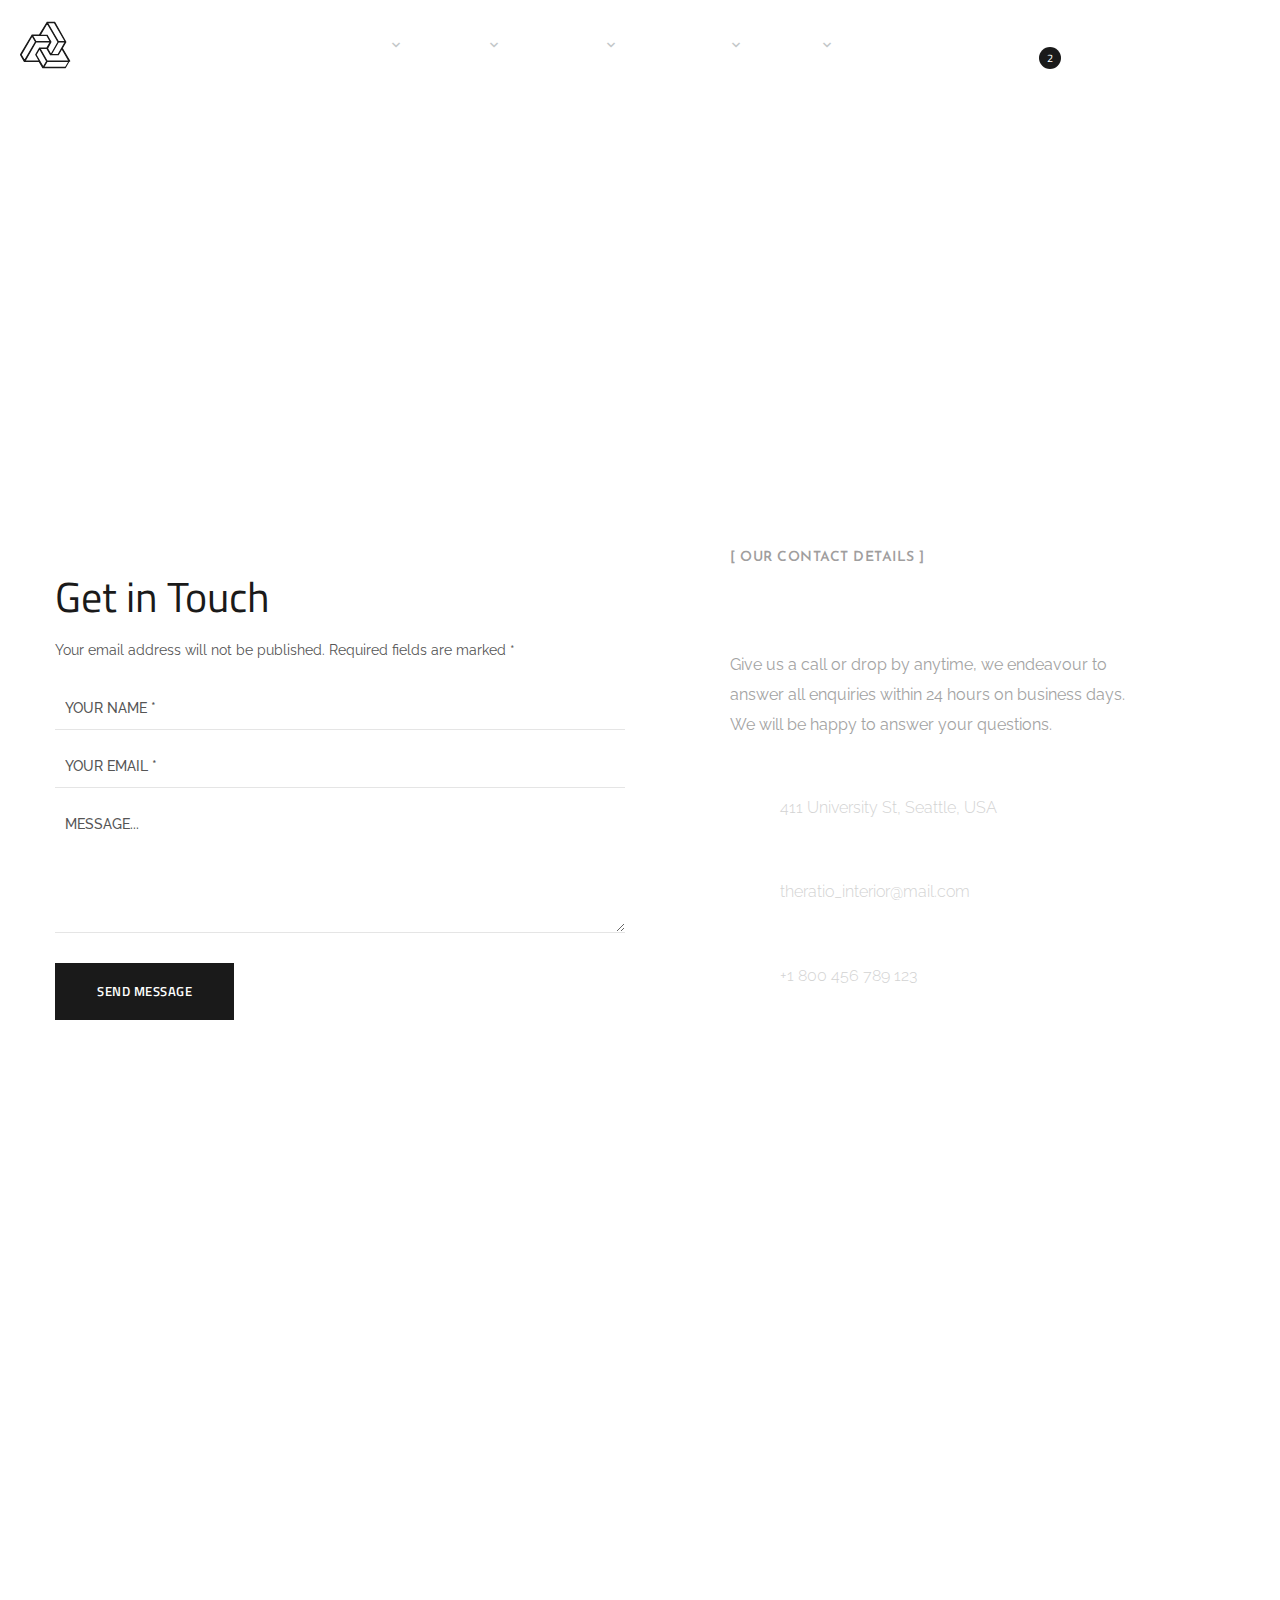
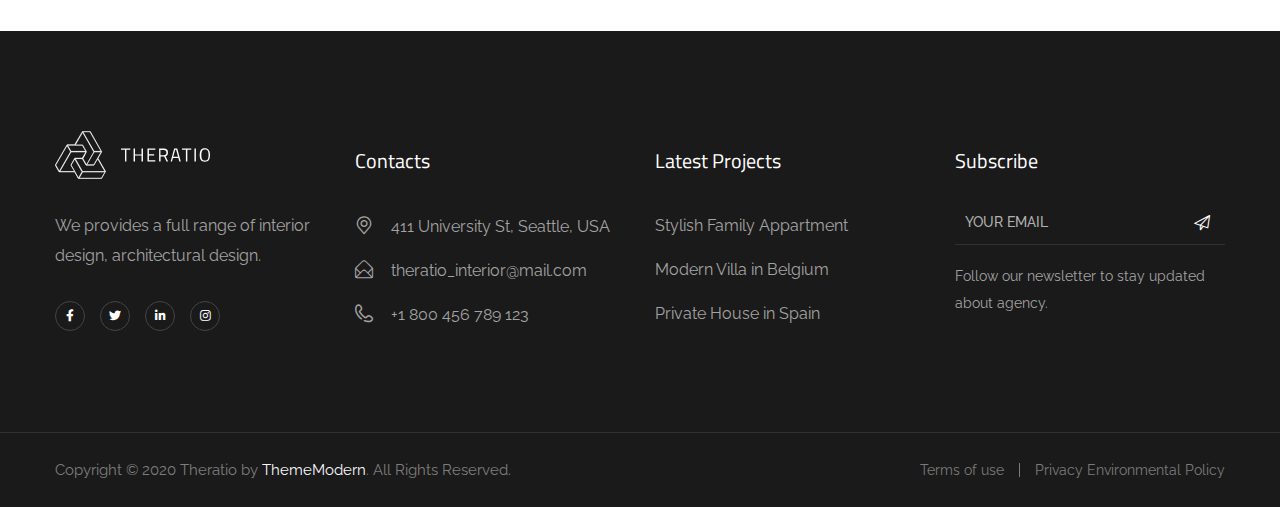
==== contact.html @ 7688f10d "first commit" ====
<!DOCTYPE html>
<html lang="en">

<head>
    <meta charset="utf-8">
    <meta http-equiv="X-UA-Compatible" content="IE=edge" />
    <meta name="viewport" content="width=device-width, initial-scale=1, maximum-scale=1" />
    <title>Theratio</title>
    <link rel="shortcut icon" type="image/x-icon" href="images/favicon.png" />
    <link rel="stylesheet" href="css/bootstrap.min.css" />
    <link rel="stylesheet" href="css/font-awesome.min.css" />
    <link rel="stylesheet" href="css/flaticon.css" />
    <link rel="stylesheet" href="css/owl.carousel.min.css" />
    <link rel="stylesheet" href="css/owl.theme.css" />
    <link rel="stylesheet" href="css/magnific-popup.css" />
    <link rel="stylesheet" href="css/lightgallery.css" />
    <link rel="stylesheet" href="css/woocommerce.css" />
    <link rel="stylesheet" href="css/royal-preload.css" />

    <link rel="stylesheet" href="style.css" />
</head>

<body>
    <div id="royal_preloader"></div>
    <div id="page" class="site">
        <header id="site-header" class="site-header header-transparent">
            <!-- Main Header start -->
            <div class="octf-main-header is-fixed">
                <div class="octf-area-wrap">
                    <div class="container-fluid octf-mainbar-container">
                        <div class="octf-mainbar">
                            <div class="octf-mainbar-row octf-row">
                                <div class="octf-col logo-col no-padding">
                                    <div id="site-logo" class="site-logo">
                                        <a href="index.html">
                                            <img src="images/logo.svg" alt="Theratio" class="">
                                        </a>
                                    </div>
                                </div>
                                <div class="octf-col menu-col no-padding">
                                    <nav id="site-navigation" class="main-navigation">
                                        <ul class="menu">
                                            <li class="menu-item-has-children">
                                                <a href="index.html">Home</a>
                                                <ul class="sub-menu">
                                                    <li><a href="index.html">Main Home</a></li>
                                                    <li><a href="index-2.html">Interior Design</a></li>
                                                    <li><a href="index-3.html">Studio Home</a></li>
                                                    <li><a href="index-4.html">Architecture Agency</a></li>
                                                    <li><a href="index-5.html">Design Company</a></li>
                                                    <li><a href="index-6.html">Home Video</a></li>
                                                    <li><a href="home-full-screen.html">Home Full Screen</a></li>
                                                    <li><a href="one-page.html">Home One Page</a></li>
                                                    <li><a href="index-sidenav.html">Home with Side Menu</a></li>
                                                </ul>
                                            </li>
                                            <li class="menu-item-has-children"><a href="#">Pages</a>
                                                <ul class="sub-menu">
                                                    <li><a href="about-us.html">About Us</a></li>
                                                    <li><a href="our-services.html">Our Services</a></li>
                                                    <li><a href="our-team.html">Our Team</a></li>
                                                    <li><a href="single-team.html">Single Team</a></li>
                                                    <li><a href="our-process.html">Our Process</a></li>
                                                    <li><a href="our-studio.html">Our Stufio</a></li>
                                                    <li class="menu-item-has-children"><a href="shop.html">Shop</a>
                                                        <ul class="sub-menu">
                                                            <li><a href="single-product.html">Single Product</a></li>
                                                            <li><a href="checkout-page.html">Checkout Page</a></li>
                                                            <li><a href="cart-page.html">Cart Page</a></li>
                                                        </ul>
                                                    </li>
                                                    <li><a href="typography.html">Typography</a></li>
                                                    <li><a href="elements.html">Elements</a></li>
                                                    <li><a href="faq.html">FAQS</a></li>
                                                    <li><a href="cooming-soon.html">Coming Soon</a></li>
                                                    <li><a href="404-error.html">404 Error</a></li>
                                                </ul>
                                            </li>
                                            <li class="menu-item-has-children"><a href="#">Services</a>
                                                <ul class="sub-menu">
                                                    <li><a href="servcies-detail-1.html">Design & Planning</a></li>
                                                    <li><a href="servcies-detail-2.html">Exterior Design</a></li>
                                                    <li><a href="servcies-detail-3.html">Custom Solutions</a></li>
                                                    <li><a href="servcies-detail-4.html">Furniture & Decor</a></li>
                                                    <li><a href="servcies-detail-5.html">Creating Concept</a></li>
                                                    <li><a href="servcies-detail-6.html">Author’s Control</a></li>
                                                </ul>
                                            </li>
                                            <li class="menu-item-has-children mega-dropdown"><a href="#">Portfolio</a>
                                                <ul class="mega-sub-menu">
                                                    <li class="row">
                                                        <ul class="col">
                                                            <li class="menu-title">Portfolio Types</li>
                                                            <li><a href="portfolio-masonry.html">Portfolio Grid Masonry</a></li>
                                                            <li><a href="portfolio-no-gap.html">Portfolio Grid No Gap</a></li>
                                                            <li><a href="portfolio-under.html">Portfolio Info Under Image</a></li>
                                                            <li><a href="portfolio-metro.html">Portfolio Metro</a></li>
                                                            <li><a href="portfolio-metro-no-gap.html">Portfolio Metro No Space</a></li>
                                                            <li><a href="portfolio-gallery.html">Portfolio Gallery</a></li>
                                                            <li><a href="portfolio-slider.html">Portfolio Slider</a></li>
                                                        </ul>
                                                        <ul class="col">
                                                            <li class="menu-title">Portfolio Layout</li>
                                                            <li><a href="portfolio-two-column.html">Two Columns</a></li>
                                                            <li><a href="portfolio-three-column.html">Three Columns</a></li>
                                                            <li><a href="portfolio-three-column-wide.html">Three Columns Wide</a></li>
                                                            <li><a href="portfolio-four-column-wide.html">Four Columns Wide</a></li>
                                                            <li><a href="portfolio-five-column-wide.html">Five Columns Wide</a></li>
                                                        </ul>
                                                        <ul class="col">
                                                            <li class="menu-title">Single Types</li>
                                                            <li><a href="portfolio-standar.html">Standard</a></li>
                                                            <li><a href="portfolio-detail-slider.html">Slider Images</a></li>
                                                            <li><a href="portfolio-left.html">Left Images</a></li>
                                                            <li><a href="portfolio-right.html">Right Images</a></li>
                                                            <li><a href="portfolio-small.html">Small Images</a></li>
                                                            <li><a href="portfolio-big.html">Big Images</a></li>
                                                        </ul>
                                                        <ul class="col">
                                                            <li class="menu-title">Hover Types</li>
                                                            <li><a href="image-scale.html">Image Scale</a></li>
                                                            <li><a href="show-overlay-info.html">Show Overlay Info</a></li>
                                                            <li><a href="hidden-overlay-info.html">Hidden Overlay Info</a></li>
                                                            <li><a href="background-solid.html">Background Solid</a></li>
                                                            <li><a href="hidden-1.html">Hidden 1</a></li>
                                                            <li><a href="hidden-2.html">Hidden 2</a></li>
                                                        </ul>
                                                    </li>
                                                </ul>
                                            </li>
                                            <li class="menu-item-has-children"><a href="blog.html">Blog</a>
                                                <ul class="sub-menu">
                                                    <li><a href="blog.html">Blog Listing</a></li>
                                                    <li><a href="blog-grid.html">Blog Grid</a></li>
                                                    <li><a href="post.html">Blog Single</a></li>
                                                </ul>
                                            </li>
                                            <li class="current-menu-item"><a href="contact.html">Contacts</a></li>
                                        </ul>
                                    </nav>
                                </div>
                                <div class="octf-col cta-col text-right no-padding">
                                <!-- Call To Action -->
                                    <div class="octf-btn-cta">

                                        <div class="octf-cart octf-cta-header">
                                            <a class="cart-contents" href="cart-page.html" title="View your shopping cart">
                                                <i class="ot-flaticon-shopping-bag"></i>
                                                <span class="count">2</span>
                                            </a>
                    
                                            <div class="site-header-cart">
                                                <div class="widget woocommerce widget_shopping_cart">
                                                    <div class="widget_shopping_cart_content">
                                                        <ul class="woocommerce-mini-cart cart_list product_list_widget ">
                                                            <li class="woocommerce-mini-cart-item mini_cart_item">
                                                                <a class="remove remove_from_cart_button" href="#">×</a>                                         
                                                                <a href="single-product.html"><img src="images/product/product9.jpg" class="" alt="">Velvet Teal Blue</a>
                                                                <span class="quantity">1 × <span class="amount"><bdi><span>$</span>195</bdi></span></span>
                                                            </li>
                                                            <li class="woocommerce-mini-cart-item mini_cart_item">
                                                                <a class="remove remove_from_cart_button" href="#">×</a>
                                                                <a href="single-product.html"><img src="images/product/product7.jpg" class="" alt="">Natural Pouffe</a>
                                                                <span class="quantity">1 × <span class="amount"><bdi><span>$</span>145</bdi></span></span>
                                                            </li>
                                                        </ul>

                                                        <p class="woocommerce-mini-cart__total total">
                                                            <strong>Subtotal:</strong> <span class="amount"><bdi><span>$</span>340</bdi></span>
                                                        </p>
                                                        <p class="woocommerce-mini-cart__buttons buttons">
                                                            <a href="cart-page.html" class="button wc-forward">View cart</a>
                                                            <a href="checkout-page.html" class="button checkout wc-forward">Checkout</a>
                                                        </p>
                                                    </div>
                                                </div>
                                            </div>  
                                        </div>

                                        <div class="octf-search octf-cta-header">
                                            <div class="toggle_search octf-cta-icons">
                                                <i class="ot-flaticon-search"></i>
                                            </div>
                                            <!-- Form Search on Header -->
                                            <div class="h-search-form-field collapse">
                                                <div class="h-search-form-inner">
                                                    <form role="search" method="get" class="search-form">
                                                        <input type="search" class="search-field" placeholder="SEARCH..." value="" name="s">
                                                        <button type="submit" class="search-submit"><i class="ot-flaticon-search"></i></button>
                                                    </form>
                                                </div>                                  
                                            </div>
                                        </div>

                                        <div class="octf-sidepanel octf-cta-header">
                                            <div class="site-overlay panel-overlay"></div>
                                            <div id="panel-btn" class="panel-btn octf-cta-icons">
                                                <i class="ot-flaticon-menu"></i>
                                            </div>
                                        </div>
                                        
                                    </div>                              
                                </div>
                            </div>
                        </div>
                    </div>
                </div>
            </div>
            <div class="header_mobile">
                <div class="container-fluid">
                    <div class="octf-mainbar-row octf-row">
                        <div class="octf-col">
                            <div class="mlogo_wrapper clearfix">
                                <div class="mobile_logo">
                                    <a href="index.html">
                                        <img src="images/logo.svg" alt="Theratio">
                                    </a>
                                </div>
                            </div>
                        </div>
                        <div class="octf-col justify-content-end">
                            <div class="octf-search octf-cta-header">
                                <div class="toggle_search octf-cta-icons">
                                    <i class="ot-flaticon-search"></i>
                                </div>
                                <!-- Form Search on Header -->
                                <div class="h-search-form-field collapse">
                                    <div class="h-search-form-inner">
                                        <form role="search" method="get" class="search-form">
                                            <input type="search" class="search-field" placeholder="SEARCH..." value="" name="s">
                                            <button type="submit" class="search-submit"><i class="ot-flaticon-search"></i></button>
                                        </form>
                                    </div>                                  
                                </div>
                            </div>
                            <div class="octf-menu-mobile octf-cta-header">
                                <div id="mmenu-toggle" class="mmenu-toggle">
                                    <button><i class="ot-flaticon-menu"></i></button>
                                </div>
                                <div class="site-overlay mmenu-overlay"></div>
                                <div id="mmenu-wrapper" class="mmenu-wrapper on-right">
                                    <div class="mmenu-inner">
                                        <a class="mmenu-close" href="#"><i class="ot-flaticon-right-arrow"></i></a>
                                        <div class="mobile-nav">
                                            <ul id="menu-main-menu" class="mobile_mainmenu none-style">
                                                <li class="menu-item-has-children">
                                                    <a href="index.html">Home</a>
                                                    <ul class="sub-menu">
                                                        <li><a href="index.html">Main Home</a></li>
                                                        <li><a href="index-2.html">Interior Design</a></li>
                                                        <li><a href="index-3.html">Studio Home</a></li>
                                                        <li><a href="index-4.html">Architecture Agency</a></li>
                                                        <li><a href="index-5.html">Design Company</a></li>
                                                        <li><a href="index-6.html">Home Video</a></li>
                                                        <li><a href="home-full-screen.html">Home Full Screen</a></li>
                                                        <li><a href="one-page.html">Home One Page</a></li>
                                                        <li><a href="index-sidenav.html">Home with Side Menu</a></li>
                                                    </ul>
                                                </li>
                                                <li class="menu-item-has-children"><a href="#">Pages</a>
                                                    <ul class="sub-menu">
                                                        <li><a href="about-us.html">About Us</a></li>
                                                        <li><a href="our-services.html">Our Services</a></li>
                                                        <li><a href="our-team.html">Our Team</a></li>
                                                        <li><a href="single-team.html">Single Team</a></li>
                                                        <li><a href="our-process.html">Our Process</a></li>
                                                        <li><a href="our-studio.html">Our Studio</a></li>
                                                        <li class="menu-item-has-children"><a href="shop.html">Shop</a>
                                                            <ul class="sub-menu">
                                                                <li><a href="single-product.html">Single Product</a></li>
                                                                <li><a href="checkout-page.html">Checkout Page</a></li>
                                                                <li><a href="cart-page.html">Cart Page</a></li>
                                                            </ul>
                                                        </li>
                                                        <li><a href="typography.html">Typography</a></li>
                                                        <li><a href="elements.html">Elements</a></li>
                                                        <li><a href="faq.html">FAQS</a></li>
                                                        <li><a href="cooming-soon.html">Coming Soon</a></li>
                                                        <li><a href="404-error.html">404 Error</a></li>
                                                    </ul>
                                                </li>
                                                <li class="menu-item-has-children"><a href="#">Services</a>
                                                    <ul class="sub-menu">
                                                        <li><a href="servcies-detail-1.html">Design & Planning</a></li>
                                                        <li><a href="servcies-detail-2.html">Exterior Design</a></li>
                                                        <li><a href="servcies-detail-3.html">Custom Solutions</a></li>
                                                        <li><a href="servcies-detail-4.html">Furniture & Decor</a></li>
                                                        <li><a href="servcies-detail-5.html">Creating Concept</a></li>
                                                        <li><a href="servcies-detail-6.html">Author’s Control</a></li>
                                                    </ul>
                                                </li>
                                                <li class="menu-item-has-children"><a href="#">Portfolio</a>
                                                    <ul class="sub-menu">
                                                        <li class="menu-item-has-children"><a href="#">Portfolio Types</a>
                                                            <ul class="sub-menu">
                                                                <li><a href="portfolio-masonry.html">Portfolio Grid Masonry</a></li>
                                                                <li><a href="portfolio-no-gap.html">Portfolio Grid No Gap</a></li>
                                                                <li><a href="portfolio-under.html">Portfolio Info Under Image</a></li>
                                                                <li><a href="portfolio-metro.html">Portfolio Metro</a></li>
                                                                <li><a href="portfolio-metro-no-gap.html">Portfolio Metro No Space</a></li>
                                                                <li><a href="portfolio-gallery.html">Portfolio Gallery</a></li>
                                                                <li><a href="portfolio-slider.html">Portfolio Slider</a></li>
                                                            </ul>
                                                        </li>
                                                        <li class="menu-item-has-children"><a href="#">Portfolio Layout</a>
                                                            <ul class="sub-menu">
                                                                <li><a href="portfolio-two-column.html">Two Columns</a></li>
                                                                <li><a href="portfolio-three-column.html">Three Columns</a></li>
                                                                <li><a href="portfolio-three-column-wide.html">Three Columns Wide</a></li>
                                                                <li><a href="portfolio-four-column-wide.html">Four Columns Wide</a></li>
                                                                <li><a href="portfolio-five-column-wide.html">Five Columns Wide</a></li>
                                                            </ul>
                                                        </li>
                                                        <li class="menu-item-has-children"><a href="#">Portfolio Hover Types</a>
                                                            <ul class="sub-menu">
                                                                <li><a href="portfolio-standar.html">Standar</a></li>
                                                                <li><a href="portfolio-detail-slider.html">Slider Images</a></li>
                                                                <li><a href="portfolio-left.html">Left Image</a></li>
                                                                <li><a href="portfolio-right.html">Right Image</a></li>
                                                                <li><a href="portfolio-small.html">Small Image</a></li>
                                                                <li><a href="portfolio-big.html">Big Image</a></li>
                                                            </ul>
                                                        </li>
                                                        <li class="menu-item-has-children"><a href="image-scale.html">Image-scale</a>
                                                            <ul class="sub-menu">
                                                                <li><a href="image-scale.html">Image Scale</a></li>
                                                                <li><a href="show-overlay-info.html">Show Overlay Info</a></li>
                                                                <li><a href="hidden-overlay-info.html">Hidden Overlay Info</a></li>
                                                                <li><a href="background-solid.html">Background Solid</a></li>
                                                                <li><a href="hidden-1.html">Hidden 1</a></li>
                                                                <li><a href="hidden-2.html">Hidden 2</a></li>
                                                            </ul>
                                                        </li>
                                                    </ul>
                                                </li>
                                                <li class="menu-item-has-children"><a href="blog.html">Blog</a>
                                                    <ul class="sub-menu">
                                                        <li><a href="blog.html">Blog Listing</a></li>
                                                        <li><a href="blog-grid.html">Blog Grid</a></li>
                                                        <li><a href="post.html">Blog Single</a></li>
                                                    </ul>
                                                </li>
                                                <li class="current-menu-item"><a href="contact.html">Contacts</a></li>
                                            </ul>
                                        </div>
                                    </div>
                                </div>
                            </div>
                        </div>
                    </div>
                </div>
            </div>
        </header>

        <div id="side-panel" class="side-panel">
            <a href="#" class="side-panel-close"><i class="ot-flaticon-close-1"></i></a>
            <div class="side-panel-block">
                <div class="side-panel-wrap">
                    <div class="the-logo">
                        <a href="index-html">
                            <img src="images/logo-footer.svg" alt="Theratio">
                        </a>                    
                    </div>
                    <div class="ot-heading">
                        <h2 class="main-heading">Our Gallery</h2>
                    </div>
                    <div class="image-gallery">
                        <div id="gallery-1" class="gallery galleryid-102 gallery-columns-3 gallery-size-thumbnail">
                            <figure class="gallery-item">
                                <div class="gallery-icon landscape">
                                    <a data-elementor-open-lightbox="yes" data-elementor-lightbox-slideshow="8701e24" data-elementor-lightbox-title="p4-gallery1" href="images/gallery1.jpg">
                                        <img src="images/gallery-small-1.jpg" class="" alt="">
                                    </a>
                                </div>
                            </figure>
                            <figure class="gallery-item">
                                <div class="gallery-icon landscape">
                                    <a data-elementor-open-lightbox="yes" data-elementor-lightbox-slideshow="8701e24" data-elementor-lightbox-title="p4-gallery1" href="images/gallery2.jpg">
                                        <img src="images/gallery-small-2.jpg" class="" alt="">
                                    </a>
                                </div>
                            </figure>
                            <figure class="gallery-item">
                                <div class="gallery-icon landscape">
                                    <a data-elementor-open-lightbox="yes" data-elementor-lightbox-slideshow="8701e24" data-elementor-lightbox-title="p4-gallery1" href="images/gallery3.jpg">
                                        <img src="images/gallery-small-3.jpg" class="" alt="">
                                    </a>
                                </div>
                            </figure>
                            <figure class="gallery-item">
                                <div class="gallery-icon landscape">
                                    <a data-elementor-open-lightbox="yes" data-elementor-lightbox-slideshow="8701e24" data-elementor-lightbox-title="p4-gallery1" href="images/gallery4.jpg">
                                        <img src="images/gallery-small-4.jpg" class="" alt="">
                                    </a>
                                </div>
                            </figure>
                            <figure class="gallery-item">
                                <div class="gallery-icon landscape">
                                    <a data-elementor-open-lightbox="yes" data-elementor-lightbox-slideshow="8701e24" data-elementor-lightbox-title="p4-gallery1" href="images/gallery5.jpg">
                                        <img src="images/gallery-small-5.jpg" class="" alt="">
                                    </a>
                                </div>
                            </figure>
                            <figure class="gallery-item">
                                <div class="gallery-icon landscape">
                                    <a data-elementor-open-lightbox="yes" data-elementor-lightbox-slideshow="8701e24" data-elementor-lightbox-title="p4-gallery1" href="images/gallery6.jpg">
                                        <img src="images/gallery-small-6.jpg" class="" alt="">
                                    </a>
                                </div>
                            </figure>
                        </div>
                    </div>
                    <div class="ot-heading ">
                        <h2 class="main-heading">Contact Info</h2>
                    </div>
                    <div class="side-panel-cinfo">
                        <ul class="panel-cinfo">
                            <li class="panel-list-item">
                                <span class="panel-list-icon"><i class="ot-flaticon-place"></i></span>
                                <span class="panel-list-text">411 University St, Seattle, USA</span>
                            </li>
                            <li class="panel-list-item">
                                <span class="panel-list-icon"><i class="ot-flaticon-mail"></i></span>
                                <span class="panel-list-text">theratio_interior@mail.com</span>
                            </li>
                            <li class="panel-list-item">
                                <span class="panel-list-icon"><i class="ot-flaticon-phone-call"></i></span>
                                <span class="panel-list-text">+1 800 456 789 123</span>
                            </li>
                        </ul>
                    </div>
                    <div class="side-panel-social">
                        <ul>
                            <li><a href="http://twitter.com" target="_self"><i class="fab fa-twitter"></i></a></li>
                            <li><a href="http://facebook.com" target="_self"><i class="fab fa-facebook-f"></i></a></li>
                            <li><a href="http://linkedin.com" target="_self"><i class="fab fa-linkedin-in"></i></a></li>
                            <li><a href="http://instagram" target="_self"><i class="fab fa-instagram"></i></a></li>
                        </ul>
                    </div>
                </div>
            </div>
        </div>

        <div id="content" class="site-content">
            <div class="page-header dtable text-center header-transparent page-header-contact">
                <div class="dcell">
                    <div class="container">
                        <h1 class="page-title">Contact</h1>
                        <ul id="breadcrumbs" class="breadcrumbs none-style">
                            <li><a href="index.html">Home</a></li>
                            <li class="active">Contacts</li>
                        </ul>    
                    </div>
                </div>
            </div>
        </div>

        <section class="contact-page">
            <div class="container">
                <div class="row">
                    <div class="col-lg-6 align-self-center mb-5 mb-lg-0">
                        <div class="contact-left">
                            <h2>Get in Touch</h2>
                            <p class="font14">Your email address will not be published. Required fields are marked *</p>
                            <form id="ajax-form" name="ajax-form" action="contact.php" method="post" class="wpcf7">
                                <div class="main-form">
                                    <p>
                                        <label for="name"> <span class="error" id="err-name">please enter name</span></label>
                                        <input type="text" name="name" value="" size="40" class="" aria-invalid="false" placeholder="Your Name *" required>
                                    </p>
                                    <p>
                                        <label for="email"> 
                                            <span class="error" id="err-email">please enter e-mail</span>
                                            <span class="error" id="err-emailvld">e-mail is not a valid format</span>
                                        </label>
                                        <input type="email" name="email" id="email" value="" size="40" class="" aria-invalid="false" placeholder="Your Email *" required>
                                    </p>
                                    <p>
                                        <label for="message"></label>
                                        <textarea name="message" id="message" cols="40" rows="10" class="" aria-invalid="false" placeholder="Message..." required></textarea>
                                    </p>
                                    <p><button type="submit" id="send" class="octf-btn">Send Message</button></p>
                                    <div class="clear"></div>   
                                    <div class="error" id="err-form">There was a problem validating the form please check!</div>
                                    <div class="error" id="err-timedout">The connection to the server timed out!</div>
                                    <div class="error" id="err-state"></div>
                                </div>
                            </form>

                            <div class="clear"></div>
                            <div id="ajaxsuccess">Successfully sent!!</div>
                            <div class="clear"></div>
                        </div>
                    </div>
                    <div class="col-lg-6">
                        <div class="contact-right">
                            <div class="ot-heading">
                                <span>[ our contact details ]</span>
                                <h2 class="main-heading">Let's Start a Project</h2>
                            </div>
                            <p>Give us a call or drop by anytime, we endeavour to answer all enquiries within 24 hours on business days. We will be happy to answer your questions.</p>
                            <div class="contact-info">
                                <i class="ot-flaticon-place"></i>
                                <div class="info-text">
                                    <h6>OUR ADDRESS:</h6>
                                    <p>411 University St, Seattle, USA</p>
                                </div>
                            </div>
                            <div class="contact-info">
                                <i class="ot-flaticon-mail"></i>
                                <div class="info-text">
                                    <h6>OUR MAILBOX:</h6>
                                    <p><a href="mailto:theratio_interior@mail.com">theratio_interior@mail.com</a></p>
                                </div>
                            </div>
                            <div class="contact-info">
                                <i class="ot-flaticon-phone-call"></i>
                                <div class="info-text">
                                    <h6>OUR PHONE:</h6>
                                    <p><a href="tel:+1 800 456 789 123">+1 800 456 789 123</a></p>
                                </div>
                            </div>
                            <div class="list-social">
                                <ul>
                                    <li><a href="http://twitter.com" target="_self"><i class="fab fa-twitter"></i></a></li>
                                    <li><a href="http://facebook.com" target="_self"><i class="fab fa-facebook-f"></i></a></li>
                                    <li><a href="http://linkedin.com" target="_self"><i class="fab fa-linkedin-in"></i></a></li>
                                    <li><a href="http://instagram" target="_self"><i class="fab fa-instagram"></i></a></li>
                                </ul>
                            </div>
                        </div>
                    </div>
                </div>
            </div>
        </section>
        <div class="contact-map">
            <div class="map">
                <iframe src="https://www.google.com/maps/embed?pb=!1m18!1m12!1m3!1d86077.66255184308!2d-122.40402224079803!3d47.60810999586645!2m3!1f0!2f0!3f0!3m2!1i1024!2i768!4f13.1!3m3!1m2!1s0x54906ab3f905c4b1%3A0x96bf575ff75ab1aa!2s411%20University%20St%2C%20Seattle%2C%20WA%2098101%2C%20Hoa%20K%E1%BB%B3!5e0!3m2!1svi!2s!4v1584084043716!5m2!1svi!2s" height="522" style="border:0;" allowfullscreen="" aria-hidden="false" tabindex="0"></iframe>
            </div>
        </div>

    <footer id="site-footer" class="site-footer">
        <div class="container">
            <div class="row">
                <div class="col-xl-3 col-lg-6 col-md-6 col-sm-12 mb-4 mb-xl-0">
                    <div class="widget-footer">
                        <img src="images/logo-footer.svg" class="footer-logo" alt="">
                        <p>We provides a full range of interior design, architectural design.</p>
                        <div class="footer-social list-social">
                            <ul>
                                <li><a href="http://facebook.com" target="_self"><i class="fab fa-facebook-f"></i></a></li>
                                <li><a href="http://twitter.com" target="_self"><i class="fab fa-twitter"></i></a></li>
                                <li><a href="http://linkedin.com" target="_self"><i class="fab fa-linkedin-in"></i></a></li>
                                <li><a href="http://instagram" target="_self"><i class="fab fa-instagram"></i></a></li>
                            </ul>
                        </div>
                    </div>
                </div>
                <div class="col-xl-3 col-lg-6 col-md-6 col-sm-12 mb-4 mb-xl-0">
                    <div class="widget-footer">
                        <h6>Contacts</h6>
                        <ul class="footer-list">
                            <li class="footer-list-item">
                                <span class="list-item-icon"><i class="ot-flaticon-place"></i></span>
                                <span class="list-item-text">411 University St, Seattle, USA</span>
                            </li>
                            <li class="footer-list-item">
                                <span class="list-item-icon"><i class="ot-flaticon-mail"></i></span>
                                <span class="list-item-text">theratio_interior@mail.com</span>
                            </li>
                            <li class="footer-list-item">
                                <span class="list-item-icon"><i class="ot-flaticon-phone-call"></i></span>
                                <span class="list-item-text">+1 800 456 789 123</span>
                            </li>
                        </ul>
                    </div>
                </div>
                <div class="col-xl-3 col-lg-6 col-md-6 col-sm-12 mb-4 mb-md-0">
                    <div class="widget-footer widget-contact">
                        <h6>Latest Projects</h6>
                        <ul>
                            <li><a href="#">Stylish Family Appartment</a></li>
                            <li><a href="#">Modern Villa in Belgium</a></li>
                            <li><a href="#">Private House in Spain</a></li>
                        </ul>
                    </div>
                </div>
                <div class="col-xl-3 col-lg-6 col-md-6 col-sm-12">
                    <div class="widget-footer footer-widget-subcribe">
                        <h6>Subscribe</h6>
                        <form class="mc4wp-form" method="post">
                            <div class="mc4wp-form-fields">
                                <div class="subscribe-inner-form">
                                    <input type="email" name="EMAIL" placeholder="YOUR EMAIL" required="">
                                    <button type="submit" class="subscribe-btn-icon"><i class="ot-flaticon-send"></i></button>
                                </div>
                            </div>
                        </form>
                        <p>Follow our newsletter to stay updated about agency.</p>
                    </div>
                </div>
            </div>
        </div>
    </footer><!-- #site-footer -->
    <div class="footer-bottom">
        <div class="container">
            <div class="row">
                <div class="col-lg-7 col-md-12 mb-4 mb-lg-0">
                    <p>Copyright © 2020 Theratio by <a class="text-light" href="#">ThemeModern</a>. All Rights Reserved.</p>
                </div>
                <div class="col-lg-5 col-md-12 align-self-center">
                    <ul class="icon-list-items inline-items justify-content-lg-end">
                        <li class="icon-list-item inline-item">
                            <a href="#"><span class="icon-list-text">Terms of use</span></a>
                        </li>
                        <li class="icon-list-item inline-item">
                            <a href="#"><span class="icon-list-text">Privacy Environmental Policy</span></a>
                        </li>
                    </ul>
                </div>
            </div>
        </div>
    </div>
</div><!-- #page -->
<a id="back-to-top" href="#" class="show"><i class="ot-flaticon-left-arrow"></i></a>
        <!-- jQuery -->
    <script src="js/jquery.min.js"></script>
    <script src="js/mousewheel.min.js"></script>
    <script src="js/lightgallery-all.min.js"></script>
    <script src="js/jquery.magnific-popup.min.js"></script>
    <script src="js/jquery.isotope.min.js"></script>
    <script src="js/owl.carousel.min.js"></script>
    <script src="js/easypiechart.min.js"></script>
    <script src="js/jquery.countdown.min.js"></script>
    <script src="js/scripts.js"></script>
    <script src="js/contact.js"></script>
    <script src="js/royal_preloader.min.js"></script>
    <script>
        window.jQuery = window.$ = jQuery;  
        (function($) { "use strict";
            //Preloader
            Royal_Preloader.config({
                mode           :   'progress',
                background     :   '#1a1a1a',
            });
        })(jQuery);
    </script>  
</body>
</html>
---- css/flaticon.css ----
/*
  	Flaticon icon font: Flaticon
  	Creation date: 21/03/2020 07:56
  	*/

@font-face {
  font-family: "Flaticon";
  src: url("../fonts/Flaticon.eot");
  src: url("../fonts/Flaticon.eot?#iefix") format("embedded-opentype"),
       url("../fonts/Flaticon.woff2") format("woff2"),
       url("../fonts/Flaticon.woff") format("woff"),
       url("../fonts/Flaticon.ttf") format("truetype"),
       url("../fonts/Flaticon.svg#Flaticon") format("svg");
  font-weight: normal;
  font-style: normal;
}

@media screen and (-webkit-min-device-pixel-ratio:0) {
  @font-face {
    font-family: "Flaticon";
    src: url("./Flaticon.svg#Flaticon") format("svg");
  }
}

[class^="ot-flaticon-"]:before, [class*=" ot-flaticon-"]:before,
[class^="ot-flaticon-"]:after, [class*=" ot-flaticon-"]:after {   
  font-family: Flaticon;
  font-size: 21px;
  font-style: normal;
}

.ot-flaticon-support:before { content: "\f100"; }
.ot-flaticon-document:before { content: "\f101"; }
.ot-flaticon-video:before { content: "\f102"; }
.ot-flaticon-file:before { content: "\f103"; }
.ot-flaticon-next:before { content: "\f104"; }
.ot-flaticon-menu:before { content: "\f105"; }
.ot-flaticon-left-arrow:before { content: "\f106"; }
.ot-flaticon-button:before { content: "\f107"; }
.ot-flaticon-play-button:before { content: "\f108"; }
.ot-flaticon-search:before { content: "\f109"; }
.ot-flaticon-search-1:before { content: "\f10a"; }
.ot-flaticon-shopping-bag:before { content: "\f10b"; }
.ot-flaticon-place:before { content: "\f10c"; }
.ot-flaticon-phone-call:before { content: "\f10d"; }
.ot-flaticon-3d:before { content: "\f10e"; }
.ot-flaticon-pantone:before { content: "\f10f"; }
.ot-flaticon-sphere:before { content: "\f110"; }
.ot-flaticon-measure:before { content: "\f111"; }
.ot-flaticon-title:before { content: "\f112"; }
.ot-flaticon-home:before { content: "\f113"; }
.ot-flaticon-house:before { content: "\f114"; }
.ot-flaticon-mail:before { content: "\f115"; }
.ot-flaticon-add:before { content: "\f116"; }
.ot-flaticon-quote:before { content: "\f117"; }
.ot-flaticon-send:before { content: "\f118"; }
.ot-flaticon-blueprint:before { content: "\f119"; }
.ot-flaticon-tip:before { content: "\f11a"; }
.ot-flaticon-money-back:before { content: "\f11b"; }
.ot-flaticon-vector:before { content: "\f11c"; }
.ot-flaticon-tools:before { content: "\f11d"; }
.ot-flaticon-3d-1:before { content: "\f11e"; }
.ot-flaticon-heart:before { content: "\f11f"; }
.ot-flaticon-link:before { content: "\f120"; }
.ot-flaticon-pin:before { content: "\f121"; }
.ot-flaticon-cube:before { content: "\f122"; }
.ot-flaticon-blueprint-1:before { content: "\f123"; }
.ot-flaticon-brickwall:before { content: "\f124"; }
.ot-flaticon-paint:before { content: "\f125"; }
.ot-flaticon-diamond:before { content: "\f126"; }
.ot-flaticon-box:before { content: "\f127"; }
.ot-flaticon-cactus:before { content: "\f128"; }
.ot-flaticon-house-1:before { content: "\f129"; }
.ot-flaticon-paint-1:before { content: "\f12a"; }
.ot-flaticon-type:before { content: "\f12b"; }
.ot-flaticon-type-1:before { content: "\f12c"; }
.ot-flaticon-3d-2:before { content: "\f12d"; }
.ot-flaticon-close:before { content: "\f12e"; }
.ot-flaticon-favorite:before { content: "\f12f"; }
.ot-flaticon-close-1:before { content: "\f130"; }
.ot-flaticon-warning-sign:before { content: "\f131"; }
.ot-flaticon-info:before { content: "\f132"; }
.ot-flaticon-check-mark-black-outline:before { content: "\f133"; }
.ot-flaticon-right-arrow:before { content: "\f134"; }
.ot-flaticon-quote-1:before { content: "\f135"; }
.ot-flaticon-quote-2:before { content: "\f136"; }
---- css/lightgallery.css ----
/*! lightgallery - v1.7.0 - 2020-05-03
* http://sachinchoolur.github.io/lightGallery/
* Copyright (c) 2020 Sachin N; Licensed GPLv3 */
@font-face {
  font-family: 'lg';
  src: url("../fonts/lg.eot?n1z373");
  src: url("../fonts/lg.eot?#iefixn1z373") format("embedded-opentype"), url("../fonts/lg.woff?n1z373") format("woff"), url("../fonts/lg.ttf?n1z373") format("truetype"), url("../fonts/lg.svg?n1z373#lg") format("svg");
  font-weight: normal;
  font-style: normal;
}
.lg-icon {
  font-family: 'lg';
  font-style: normal;
  font-weight: normal;
  font-variant: normal;
  text-transform: none;
  line-height: 1;
  /* Better Font Rendering =========== */
  -webkit-font-smoothing: antialiased;
  -moz-osx-font-smoothing: grayscale;
}

.lg-actions .lg-next, .lg-actions .lg-prev {
  background-color: rgba(0, 0, 0, 0.45);
  border-radius: 2px;
  color: #999;
  cursor: pointer;
  display: block;
  font-size: 22px;
  margin-top: -10px;
  padding: 8px 10px 9px;
  position: absolute;
  top: 50%;
  z-index: 1080;
  border: none;
  outline: none;
}
.lg-actions .lg-next.disabled, .lg-actions .lg-prev.disabled {
  pointer-events: none;
  opacity: 0.5;
}
.lg-actions .lg-next:hover, .lg-actions .lg-prev:hover {
  color: #FFF;
}
.lg-actions .lg-next {
  right: 20px;
}
.lg-actions .lg-next:before {
  content: "\e095";
}
.lg-actions .lg-prev {
  left: 20px;
}
.lg-actions .lg-prev:after {
  content: "\e094";
}

@-webkit-keyframes lg-right-end {
  0% {
    left: 0;
  }
  50% {
    left: -30px;
  }
  100% {
    left: 0;
  }
}
@-moz-keyframes lg-right-end {
  0% {
    left: 0;
  }
  50% {
    left: -30px;
  }
  100% {
    left: 0;
  }
}
@-ms-keyframes lg-right-end {
  0% {
    left: 0;
  }
  50% {
    left: -30px;
  }
  100% {
    left: 0;
  }
}
@keyframes lg-right-end {
  0% {
    left: 0;
  }
  50% {
    left: -30px;
  }
  100% {
    left: 0;
  }
}
@-webkit-keyframes lg-left-end {
  0% {
    left: 0;
  }
  50% {
    left: 30px;
  }
  100% {
    left: 0;
  }
}
@-moz-keyframes lg-left-end {
  0% {
    left: 0;
  }
  50% {
    left: 30px;
  }
  100% {
    left: 0;
  }
}
@-ms-keyframes lg-left-end {
  0% {
    left: 0;
  }
  50% {
    left: 30px;
  }
  100% {
    left: 0;
  }
}
@keyframes lg-left-end {
  0% {
    left: 0;
  }
  50% {
    left: 30px;
  }
  100% {
    left: 0;
  }
}
.lg-outer.lg-right-end .lg-object {
  -webkit-animation: lg-right-end 0.3s;
  -o-animation: lg-right-end 0.3s;
  animation: lg-right-end 0.3s;
  position: relative;
}
.lg-outer.lg-left-end .lg-object {
  -webkit-animation: lg-left-end 0.3s;
  -o-animation: lg-left-end 0.3s;
  animation: lg-left-end 0.3s;
  position: relative;
}

.lg-toolbar {
  z-index: 1082;
  left: 0;
  position: absolute;
  top: 0;
  width: 100%;
  background-color: rgba(0, 0, 0, 0.45);
}
.lg-toolbar .lg-icon {
  color: #999;
  cursor: pointer;
  float: right;
  font-size: 24px;
  height: 47px;
  line-height: 27px;
  padding: 10px 0;
  text-align: center;
  width: 50px;
  text-decoration: none !important;
  outline: medium none;
  background: none;
  border: none;
  box-shadow: none;
  -webkit-transition: color 0.2s linear;
  -o-transition: color 0.2s linear;
  transition: color 0.2s linear;
}
.lg-toolbar .lg-icon:hover {
  color: #FFF;
}
.lg-toolbar .lg-close:after {
  content: "\e070";
}
.lg-toolbar .lg-download:after {
  content: "\e0f2";
}

.lg-sub-html {
  bottom: 0;
  color: #EEE;
  font-size: 16px;
  left: 0;
  padding: 15px 40px;
  position: fixed;
  right: 0;
  text-align: center;
  z-index: 1080;
}
.lg-sub-html h4 {
  margin: 0;
  font-size: 13px;
  font-weight: bold;
}
.lg-sub-html p {
  font-size: 12px;
  margin: 5px 0 0;
}

#lg-counter {
  color: #999;
  display: inline-block;
  font-size: 16px;
  padding-left: 20px;
  padding-top: 12px;
  vertical-align: middle;
}

.lg-toolbar, .lg-prev, .lg-next {
  opacity: 1;
  -webkit-transition: -webkit-transform 0.35s cubic-bezier(0, 0, 0.25, 1) 0s, opacity 0.35s cubic-bezier(0, 0, 0.25, 1) 0s, color 0.2s linear;
  -moz-transition: -moz-transform 0.35s cubic-bezier(0, 0, 0.25, 1) 0s, opacity 0.35s cubic-bezier(0, 0, 0.25, 1) 0s, color 0.2s linear;
  -o-transition: -o-transform 0.35s cubic-bezier(0, 0, 0.25, 1) 0s, opacity 0.35s cubic-bezier(0, 0, 0.25, 1) 0s, color 0.2s linear;
  transition: transform 0.35s cubic-bezier(0, 0, 0.25, 1) 0s, opacity 0.35s cubic-bezier(0, 0, 0.25, 1) 0s, color 0.2s linear;
}

.lg-hide-items .lg-prev {
  opacity: 0;
  -webkit-transform: translate3d(-10px, 0, 0);
  transform: translate3d(-10px, 0, 0);
}
.lg-hide-items .lg-next {
  opacity: 0;
  -webkit-transform: translate3d(10px, 0, 0);
  transform: translate3d(10px, 0, 0);
}
.lg-hide-items .lg-toolbar {
  opacity: 0;
  -webkit-transform: translate3d(0, -10px, 0);
  transform: translate3d(0, -10px, 0);
}

body:not(.lg-from-hash) .lg-outer.lg-start-zoom .lg-object {
  -webkit-transform: scale3d(0.5, 0.5, 0.5);
  transform: scale3d(0.5, 0.5, 0.5);
  opacity: 0;
  -webkit-transition: -webkit-transform 250ms cubic-bezier(0, 0, 0.25, 1) 0s, opacity 250ms cubic-bezier(0, 0, 0.25, 1) !important;
  -moz-transition: -moz-transform 250ms cubic-bezier(0, 0, 0.25, 1) 0s, opacity 250ms cubic-bezier(0, 0, 0.25, 1) !important;
  -o-transition: -o-transform 250ms cubic-bezier(0, 0, 0.25, 1) 0s, opacity 250ms cubic-bezier(0, 0, 0.25, 1) !important;
  transition: transform 250ms cubic-bezier(0, 0, 0.25, 1) 0s, opacity 250ms cubic-bezier(0, 0, 0.25, 1) !important;
  -webkit-transform-origin: 50% 50%;
  -moz-transform-origin: 50% 50%;
  -ms-transform-origin: 50% 50%;
  transform-origin: 50% 50%;
}
body:not(.lg-from-hash) .lg-outer.lg-start-zoom .lg-item.lg-complete .lg-object {
  -webkit-transform: scale3d(1, 1, 1);
  transform: scale3d(1, 1, 1);
  opacity: 1;
}

.lg-outer .lg-thumb-outer {
  background-color: #0D0A0A;
  bottom: 0;
  position: absolute;
  width: 100%;
  z-index: 1080;
  max-height: 350px;
  -webkit-transform: translate3d(0, 100%, 0);
  transform: translate3d(0, 100%, 0);
  -webkit-transition: -webkit-transform 0.25s cubic-bezier(0, 0, 0.25, 1) 0s;
  -moz-transition: -moz-transform 0.25s cubic-bezier(0, 0, 0.25, 1) 0s;
  -o-transition: -o-transform 0.25s cubic-bezier(0, 0, 0.25, 1) 0s;
  transition: transform 0.25s cubic-bezier(0, 0, 0.25, 1) 0s;
}
.lg-outer .lg-thumb-outer.lg-grab .lg-thumb-item {
  cursor: -webkit-grab;
  cursor: -moz-grab;
  cursor: -o-grab;
  cursor: -ms-grab;
  cursor: grab;
}
.lg-outer .lg-thumb-outer.lg-grabbing .lg-thumb-item {
  cursor: move;
  cursor: -webkit-grabbing;
  cursor: -moz-grabbing;
  cursor: -o-grabbing;
  cursor: -ms-grabbing;
  cursor: grabbing;
}
.lg-outer .lg-thumb-outer.lg-dragging .lg-thumb {
  -webkit-transition-duration: 0s !important;
  transition-duration: 0s !important;
}
.lg-outer.lg-thumb-open .lg-thumb-outer {
  -webkit-transform: translate3d(0, 0%, 0);
  transform: translate3d(0, 0%, 0);
}
.lg-outer .lg-thumb {
  padding: 10px 0;
  height: 100%;
  margin: auto;
  margin-bottom: -5px;
}
.lg-outer .lg-thumb-item {
  cursor: pointer;
  float: left;
  overflow: hidden;
  height: 100%;
  border: 2px solid #FFF;
  margin-bottom: 5px;
}
@media (min-width: 1025px) {
  .lg-outer .lg-thumb-item {
    -webkit-transition: border-color 0.25s ease;
    -o-transition: border-color 0.25s ease;
    transition: border-color 0.25s ease;
  }
}
.lg-outer .lg-thumb-item.active, .lg-outer .lg-thumb-item:hover {
  border-color: #f0c409;
}
.lg-outer .lg-thumb-item img {
  width: 100%;
  height: 100%;
  object-fit: cover;
}
.lg-outer.lg-has-thumb .lg-item {
  padding-bottom: 120px;
}
.lg-outer.lg-can-toggle .lg-item {
  padding-bottom: 0;
}
.lg-outer.lg-pull-caption-up .lg-sub-html {
  -webkit-transition: bottom 0.25s ease;
  -o-transition: bottom 0.25s ease;
  transition: bottom 0.25s ease;
}
.lg-outer.lg-pull-caption-up.lg-thumb-open .lg-sub-html {
  bottom: 100px;
}
.lg-outer .lg-toogle-thumb {
  background-color: #0D0A0A;
  border-radius: 2px 2px 0 0;
  color: #999;
  cursor: pointer;
  font-size: 24px;
  height: 39px;
  line-height: 27px;
  padding: 5px 0;
  position: absolute;
  right: 20px;
  text-align: center;
  top: -39px;
  width: 50px;
  outline: medium none;
  border: none;
}
.lg-outer .lg-toogle-thumb:after {
  content: "\e1ff";
}
.lg-outer .lg-toogle-thumb:hover {
  color: #FFF;
}

.lg-outer .lg-video-cont {
  display: inline-block;
  vertical-align: middle;
  max-width: 1140px;
  max-height: 100%;
  width: 100%;
  padding: 0 5px;
}
.lg-outer .lg-video {
  width: 100%;
  height: 0;
  padding-bottom: 56.25%;
  overflow: hidden;
  position: relative;
}
.lg-outer .lg-video .lg-object {
  display: inline-block;
  position: absolute;
  top: 0;
  left: 0;
  width: 100% !important;
  height: 100% !important;
}
.lg-outer .lg-video .lg-video-play {
  width: 84px;
  height: 59px;
  position: absolute;
  left: 50%;
  top: 50%;
  margin-left: -42px;
  margin-top: -30px;
  z-index: 1080;
  cursor: pointer;
}
.lg-outer .lg-has-iframe .lg-video {
  -webkit-overflow-scrolling: touch;
  overflow: auto;
}
.lg-outer .lg-has-vimeo .lg-video-play {
  background: url("../img/vimeo-play.png") no-repeat scroll 0 0 transparent;
}
.lg-outer .lg-has-vimeo:hover .lg-video-play {
  background: url("../img/vimeo-play.png") no-repeat scroll 0 -58px transparent;
}
.lg-outer .lg-has-html5 .lg-video-play {
  background: transparent url("../img/video-play.png") no-repeat scroll 0 0;
  height: 64px;
  margin-left: -32px;
  margin-top: -32px;
  width: 64px;
  opacity: 0.8;
}
.lg-outer .lg-has-html5:hover .lg-video-play {
  opacity: 1;
}
.lg-outer .lg-has-youtube .lg-video-play {
  background: url("../img/youtube-play.png") no-repeat scroll 0 0 transparent;
}
.lg-outer .lg-has-youtube:hover .lg-video-play {
  background: url("../img/youtube-play.png") no-repeat scroll 0 -60px transparent;
}
.lg-outer .lg-video-object {
  width: 100% !important;
  height: 100% !important;
  position: absolute;
  top: 0;
  left: 0;
}
.lg-outer .lg-has-video .lg-video-object {
  visibility: hidden;
}
.lg-outer .lg-has-video.lg-video-playing .lg-object, .lg-outer .lg-has-video.lg-video-playing .lg-video-play {
  display: none;
}
.lg-outer .lg-has-video.lg-video-playing .lg-video-object {
  visibility: visible;
}

.lg-progress-bar {
  background-color: #333;
  height: 5px;
  left: 0;
  position: absolute;
  top: 0;
  width: 100%;
  z-index: 1083;
  opacity: 0;
  -webkit-transition: opacity 0.08s ease 0s;
  -moz-transition: opacity 0.08s ease 0s;
  -o-transition: opacity 0.08s ease 0s;
  transition: opacity 0.08s ease 0s;
}
.lg-progress-bar .lg-progress {
  background-color: #a90707;
  height: 5px;
  width: 0;
}
.lg-progress-bar.lg-start .lg-progress {
  width: 100%;
}
.lg-show-autoplay .lg-progress-bar {
  opacity: 1;
}

.lg-autoplay-button:after {
  content: "\e01d";
}
.lg-show-autoplay .lg-autoplay-button:after {
  content: "\e01a";
}

.lg-outer.lg-css3.lg-zoom-dragging .lg-item.lg-complete.lg-zoomable .lg-img-wrap, .lg-outer.lg-css3.lg-zoom-dragging .lg-item.lg-complete.lg-zoomable .lg-image {
  -webkit-transition-duration: 0s;
  transition-duration: 0s;
}
.lg-outer.lg-use-transition-for-zoom .lg-item.lg-complete.lg-zoomable .lg-img-wrap {
  -webkit-transition: -webkit-transform 0.3s cubic-bezier(0, 0, 0.25, 1) 0s;
  -moz-transition: -moz-transform 0.3s cubic-bezier(0, 0, 0.25, 1) 0s;
  -o-transition: -o-transform 0.3s cubic-bezier(0, 0, 0.25, 1) 0s;
  transition: transform 0.3s cubic-bezier(0, 0, 0.25, 1) 0s;
}
.lg-outer.lg-use-left-for-zoom .lg-item.lg-complete.lg-zoomable .lg-img-wrap {
  -webkit-transition: left 0.3s cubic-bezier(0, 0, 0.25, 1) 0s, top 0.3s cubic-bezier(0, 0, 0.25, 1) 0s;
  -moz-transition: left 0.3s cubic-bezier(0, 0, 0.25, 1) 0s, top 0.3s cubic-bezier(0, 0, 0.25, 1) 0s;
  -o-transition: left 0.3s cubic-bezier(0, 0, 0.25, 1) 0s, top 0.3s cubic-bezier(0, 0, 0.25, 1) 0s;
  transition: left 0.3s cubic-bezier(0, 0, 0.25, 1) 0s, top 0.3s cubic-bezier(0, 0, 0.25, 1) 0s;
}
.lg-outer .lg-item.lg-complete.lg-zoomable .lg-img-wrap {
  -webkit-transform: translate3d(0, 0, 0);
  transform: translate3d(0, 0, 0);
  -webkit-backface-visibility: hidden;
  -moz-backface-visibility: hidden;
  backface-visibility: hidden;
}
.lg-outer .lg-item.lg-complete.lg-zoomable .lg-image {
  -webkit-transform: scale3d(1, 1, 1);
  transform: scale3d(1, 1, 1);
  -webkit-transition: -webkit-transform 0.3s cubic-bezier(0, 0, 0.25, 1) 0s, opacity 0.15s !important;
  -moz-transition: -moz-transform 0.3s cubic-bezier(0, 0, 0.25, 1) 0s, opacity 0.15s !important;
  -o-transition: -o-transform 0.3s cubic-bezier(0, 0, 0.25, 1) 0s, opacity 0.15s !important;
  transition: transform 0.3s cubic-bezier(0, 0, 0.25, 1) 0s, opacity 0.15s !important;
  -webkit-transform-origin: 0 0;
  -moz-transform-origin: 0 0;
  -ms-transform-origin: 0 0;
  transform-origin: 0 0;
  -webkit-backface-visibility: hidden;
  -moz-backface-visibility: hidden;
  backface-visibility: hidden;
}

#lg-zoom-in:after {
  content: "\e311";
}

#lg-actual-size {
  font-size: 20px;
}
#lg-actual-size:after {
  content: "\e033";
}

#lg-zoom-out {
  opacity: 0.5;
  pointer-events: none;
}
#lg-zoom-out:after {
  content: "\e312";
}
.lg-zoomed #lg-zoom-out {
  opacity: 1;
  pointer-events: auto;
}

.lg-outer .lg-pager-outer {
  bottom: 60px;
  left: 0;
  position: absolute;
  right: 0;
  text-align: center;
  z-index: 1080;
  height: 10px;
}
.lg-outer .lg-pager-outer.lg-pager-hover .lg-pager-cont {
  overflow: visible;
}
.lg-outer .lg-pager-cont {
  cursor: pointer;
  display: inline-block;
  overflow: hidden;
  position: relative;
  vertical-align: top;
  margin: 0 5px;
}
.lg-outer .lg-pager-cont:hover .lg-pager-thumb-cont {
  opacity: 1;
  -webkit-transform: translate3d(0, 0, 0);
  transform: translate3d(0, 0, 0);
}
.lg-outer .lg-pager-cont.lg-pager-active .lg-pager {
  box-shadow: 0 0 0 2px white inset;
}
.lg-outer .lg-pager-thumb-cont {
  background-color: #fff;
  color: #FFF;
  bottom: 100%;
  height: 83px;
  left: 0;
  margin-bottom: 20px;
  margin-left: -60px;
  opacity: 0;
  padding: 5px;
  position: absolute;
  width: 120px;
  border-radius: 3px;
  -webkit-transition: opacity 0.15s ease 0s, -webkit-transform 0.15s ease 0s;
  -moz-transition: opacity 0.15s ease 0s, -moz-transform 0.15s ease 0s;
  -o-transition: opacity 0.15s ease 0s, -o-transform 0.15s ease 0s;
  transition: opacity 0.15s ease 0s, transform 0.15s ease 0s;
  -webkit-transform: translate3d(0, 5px, 0);
  transform: translate3d(0, 5px, 0);
}
.lg-outer .lg-pager-thumb-cont img {
  width: 100%;
  height: 100%;
}
.lg-outer .lg-pager {
  background-color: rgba(255, 255, 255, 0.5);
  border-radius: 50%;
  box-shadow: 0 0 0 8px rgba(255, 255, 255, 0.7) inset;
  display: block;
  height: 12px;
  -webkit-transition: box-shadow 0.3s ease 0s;
  -o-transition: box-shadow 0.3s ease 0s;
  transition: box-shadow 0.3s ease 0s;
  width: 12px;
}
.lg-outer .lg-pager:hover, .lg-outer .lg-pager:focus {
  box-shadow: 0 0 0 8px white inset;
}
.lg-outer .lg-caret {
  border-left: 10px solid transparent;
  border-right: 10px solid transparent;
  border-top: 10px dashed;
  bottom: -10px;
  display: inline-block;
  height: 0;
  left: 50%;
  margin-left: -5px;
  position: absolute;
  vertical-align: middle;
  width: 0;
}

.lg-fullscreen:after {
  content: "\e20c";
}
.lg-fullscreen-on .lg-fullscreen:after {
  content: "\e20d";
}

.lg-outer #lg-dropdown-overlay {
  background-color: rgba(0, 0, 0, 0.25);
  bottom: 0;
  cursor: default;
  left: 0;
  position: fixed;
  right: 0;
  top: 0;
  z-index: 1081;
  opacity: 0;
  visibility: hidden;
  -webkit-transition: visibility 0s linear 0.18s, opacity 0.18s linear 0s;
  -o-transition: visibility 0s linear 0.18s, opacity 0.18s linear 0s;
  transition: visibility 0s linear 0.18s, opacity 0.18s linear 0s;
}
.lg-outer.lg-dropdown-active .lg-dropdown, .lg-outer.lg-dropdown-active #lg-dropdown-overlay {
  -webkit-transition-delay: 0s;
  transition-delay: 0s;
  -moz-transform: translate3d(0, 0px, 0);
  -o-transform: translate3d(0, 0px, 0);
  -ms-transform: translate3d(0, 0px, 0);
  -webkit-transform: translate3d(0, 0px, 0);
  transform: translate3d(0, 0px, 0);
  opacity: 1;
  visibility: visible;
}
.lg-outer.lg-dropdown-active #lg-share {
  color: #FFF;
}
.lg-outer .lg-dropdown {
  background-color: #fff;
  border-radius: 2px;
  font-size: 14px;
  list-style-type: none;
  margin: 0;
  padding: 10px 0;
  position: absolute;
  right: 0;
  text-align: left;
  top: 50px;
  opacity: 0;
  visibility: hidden;
  -moz-transform: translate3d(0, 5px, 0);
  -o-transform: translate3d(0, 5px, 0);
  -ms-transform: translate3d(0, 5px, 0);
  -webkit-transform: translate3d(0, 5px, 0);
  transform: translate3d(0, 5px, 0);
  -webkit-transition: -webkit-transform 0.18s linear 0s, visibility 0s linear 0.5s, opacity 0.18s linear 0s;
  -moz-transition: -moz-transform 0.18s linear 0s, visibility 0s linear 0.5s, opacity 0.18s linear 0s;
  -o-transition: -o-transform 0.18s linear 0s, visibility 0s linear 0.5s, opacity 0.18s linear 0s;
  transition: transform 0.18s linear 0s, visibility 0s linear 0.5s, opacity 0.18s linear 0s;
}
.lg-outer .lg-dropdown:after {
  content: "";
  display: block;
  height: 0;
  width: 0;
  position: absolute;
  border: 8px solid transparent;
  border-bottom-color: #FFF;
  right: 16px;
  top: -16px;
}
.lg-outer .lg-dropdown > li:last-child {
  margin-bottom: 0px;
}
.lg-outer .lg-dropdown > li:hover a, .lg-outer .lg-dropdown > li:hover .lg-icon {
  color: #333;
}
.lg-outer .lg-dropdown a {
  color: #333;
  display: block;
  white-space: pre;
  padding: 4px 12px;
  font-family: "Open Sans","Helvetica Neue",Helvetica,Arial,sans-serif;
  font-size: 12px;
}
.lg-outer .lg-dropdown a:hover {
  background-color: rgba(0, 0, 0, 0.07);
}
.lg-outer .lg-dropdown .lg-dropdown-text {
  display: inline-block;
  line-height: 1;
  margin-top: -3px;
  vertical-align: middle;
}
.lg-outer .lg-dropdown .lg-icon {
  color: #333;
  display: inline-block;
  float: none;
  font-size: 20px;
  height: auto;
  line-height: 1;
  margin-right: 8px;
  padding: 0;
  vertical-align: middle;
  width: auto;
}
.lg-outer #lg-share {
  position: relative;
}
.lg-outer #lg-share:after {
  content: "\e80d";
}
.lg-outer #lg-share-facebook .lg-icon {
  color: #3b5998;
}
.lg-outer #lg-share-facebook .lg-icon:after {
  content: "\e901";
}
.lg-outer #lg-share-twitter .lg-icon {
  color: #00aced;
}
.lg-outer #lg-share-twitter .lg-icon:after {
  content: "\e904";
}
.lg-outer #lg-share-googleplus .lg-icon {
  color: #dd4b39;
}
.lg-outer #lg-share-googleplus .lg-icon:after {
  content: "\e902";
}
.lg-outer #lg-share-pinterest .lg-icon {
  color: #cb2027;
}
.lg-outer #lg-share-pinterest .lg-icon:after {
  content: "\e903";
}

.lg-group:after {
  content: "";
  display: table;
  clear: both;
}

.lg-outer {
  width: 100%;
  height: 100%;
  position: fixed;
  top: 0;
  left: 0;
  z-index: 1050;
  text-align: left;
  opacity: 0;
  -webkit-transition: opacity 0.15s ease 0s;
  -o-transition: opacity 0.15s ease 0s;
  transition: opacity 0.15s ease 0s;
}
.lg-outer * {
  -webkit-box-sizing: border-box;
  -moz-box-sizing: border-box;
  box-sizing: border-box;
}
.lg-outer.lg-visible {
  opacity: 1;
}
.lg-outer.lg-css3 .lg-item.lg-prev-slide, .lg-outer.lg-css3 .lg-item.lg-next-slide, .lg-outer.lg-css3 .lg-item.lg-current {
  -webkit-transition-duration: inherit !important;
  transition-duration: inherit !important;
  -webkit-transition-timing-function: inherit !important;
  transition-timing-function: inherit !important;
}
.lg-outer.lg-css3.lg-dragging .lg-item.lg-prev-slide, .lg-outer.lg-css3.lg-dragging .lg-item.lg-next-slide, .lg-outer.lg-css3.lg-dragging .lg-item.lg-current {
  -webkit-transition-duration: 0s !important;
  transition-duration: 0s !important;
  opacity: 1;
}
.lg-outer.lg-grab img.lg-object {
  cursor: -webkit-grab;
  cursor: -moz-grab;
  cursor: -o-grab;
  cursor: -ms-grab;
  cursor: grab;
}
.lg-outer.lg-grabbing img.lg-object {
  cursor: move;
  cursor: -webkit-grabbing;
  cursor: -moz-grabbing;
  cursor: -o-grabbing;
  cursor: -ms-grabbing;
  cursor: grabbing;
}
.lg-outer .lg {
  height: 100%;
  width: 100%;
  position: relative;
  overflow: hidden;
  margin-left: auto;
  margin-right: auto;
  max-width: 100%;
  max-height: 100%;
}
.lg-outer .lg-inner {
  width: 100%;
  height: 100%;
  position: absolute;
  left: 0;
  top: 0;
  white-space: nowrap;
}
.lg-outer .lg-item {
  background: url("../images/loading.gif") no-repeat scroll center center transparent;
  display: none !important;
}
.lg-outer.lg-css3 .lg-prev-slide, .lg-outer.lg-css3 .lg-current, .lg-outer.lg-css3 .lg-next-slide {
  display: inline-block !important;
}
.lg-outer.lg-css .lg-current {
  display: inline-block !important;
}
.lg-outer .lg-item, .lg-outer .lg-img-wrap {
  display: inline-block;
  text-align: center;
  position: absolute;
  width: 100%;
  height: 100%;
}
.lg-outer .lg-item:before, .lg-outer .lg-img-wrap:before {
  content: "";
  display: inline-block;
  height: 50%;
  width: 1px;
  margin-right: -1px;
}
.lg-outer .lg-img-wrap {
  position: absolute;
  padding: 0 5px;
  left: 0;
  right: 0;
  top: 0;
  bottom: 0;
}
.lg-outer .lg-item.lg-complete {
  background-image: none;
}
.lg-outer .lg-item.lg-current {
  z-index: 1060;
}
.lg-outer .lg-image {
  display: inline-block;
  vertical-align: middle;
  max-width: 100%;
  max-height: 100%;
  width: auto !important;
  height: auto !important;
}
.lg-outer.lg-show-after-load .lg-item .lg-object, .lg-outer.lg-show-after-load .lg-item .lg-video-play {
  opacity: 0;
  -webkit-transition: opacity 0.15s ease 0s;
  -o-transition: opacity 0.15s ease 0s;
  transition: opacity 0.15s ease 0s;
}
.lg-outer.lg-show-after-load .lg-item.lg-complete .lg-object, .lg-outer.lg-show-after-load .lg-item.lg-complete .lg-video-play {
  opacity: 1;
}
.lg-outer .lg-empty-html {
  display: none;
}
.lg-outer.lg-hide-download #lg-download {
  display: none;
}

.lg-backdrop {
  position: fixed;
  top: 0;
  left: 0;
  right: 0;
  bottom: 0;
  z-index: 1040;
  background-color: #000;
  opacity: 0;
  -webkit-transition: opacity 0.15s ease 0s;
  -o-transition: opacity 0.15s ease 0s;
  transition: opacity 0.15s ease 0s;
}
.lg-backdrop.in {
  opacity: 1;
}

.lg-css3.lg-no-trans .lg-prev-slide, .lg-css3.lg-no-trans .lg-next-slide, .lg-css3.lg-no-trans .lg-current {
  -webkit-transition: none 0s ease 0s !important;
  -moz-transition: none 0s ease 0s !important;
  -o-transition: none 0s ease 0s !important;
  transition: none 0s ease 0s !important;
}
.lg-css3.lg-use-css3 .lg-item {
  -webkit-backface-visibility: hidden;
  -moz-backface-visibility: hidden;
  backface-visibility: hidden;
}
.lg-css3.lg-use-left .lg-item {
  -webkit-backface-visibility: hidden;
  -moz-backface-visibility: hidden;
  backface-visibility: hidden;
}
.lg-css3.lg-fade .lg-item {
  opacity: 0;
}
.lg-css3.lg-fade .lg-item.lg-current {
  opacity: 1;
}
.lg-css3.lg-fade .lg-item.lg-prev-slide, .lg-css3.lg-fade .lg-item.lg-next-slide, .lg-css3.lg-fade .lg-item.lg-current {
  -webkit-transition: opacity 0.1s ease 0s;
  -moz-transition: opacity 0.1s ease 0s;
  -o-transition: opacity 0.1s ease 0s;
  transition: opacity 0.1s ease 0s;
}
.lg-css3.lg-slide.lg-use-css3 .lg-item {
  opacity: 0;
}
.lg-css3.lg-slide.lg-use-css3 .lg-item.lg-prev-slide {
  -webkit-transform: translate3d(-100%, 0, 0);
  transform: translate3d(-100%, 0, 0);
}
.lg-css3.lg-slide.lg-use-css3 .lg-item.lg-next-slide {
  -webkit-transform: translate3d(100%, 0, 0);
  transform: translate3d(100%, 0, 0);
}
.lg-css3.lg-slide.lg-use-css3 .lg-item.lg-current {
  -webkit-transform: translate3d(0, 0, 0);
  transform: translate3d(0, 0, 0);
  opacity: 1;
}
.lg-css3.lg-slide.lg-use-css3 .lg-item.lg-prev-slide, .lg-css3.lg-slide.lg-use-css3 .lg-item.lg-next-slide, .lg-css3.lg-slide.lg-use-css3 .lg-item.lg-current {
  -webkit-transition: -webkit-transform 1s cubic-bezier(0, 0, 0.25, 1) 0s, opacity 0.1s ease 0s;
  -moz-transition: -moz-transform 1s cubic-bezier(0, 0, 0.25, 1) 0s, opacity 0.1s ease 0s;
  -o-transition: -o-transform 1s cubic-bezier(0, 0, 0.25, 1) 0s, opacity 0.1s ease 0s;
  transition: transform 1s cubic-bezier(0, 0, 0.25, 1) 0s, opacity 0.1s ease 0s;
}
.lg-css3.lg-slide.lg-use-left .lg-item {
  opacity: 0;
  position: absolute;
  left: 0;
}
.lg-css3.lg-slide.lg-use-left .lg-item.lg-prev-slide {
  left: -100%;
}
.lg-css3.lg-slide.lg-use-left .lg-item.lg-next-slide {
  left: 100%;
}
.lg-css3.lg-slide.lg-use-left .lg-item.lg-current {
  left: 0;
  opacity: 1;
}
.lg-css3.lg-slide.lg-use-left .lg-item.lg-prev-slide, .lg-css3.lg-slide.lg-use-left .lg-item.lg-next-slide, .lg-css3.lg-slide.lg-use-left .lg-item.lg-current {
  -webkit-transition: left 1s cubic-bezier(0, 0, 0.25, 1) 0s, opacity 0.1s ease 0s;
  -moz-transition: left 1s cubic-bezier(0, 0, 0.25, 1) 0s, opacity 0.1s ease 0s;
  -o-transition: left 1s cubic-bezier(0, 0, 0.25, 1) 0s, opacity 0.1s ease 0s;
  transition: left 1s cubic-bezier(0, 0, 0.25, 1) 0s, opacity 0.1s ease 0s;
}
---- css/woocommerce.css ----
/* shop */
.shop-catalog {
    padding-top: 90px;
    padding-bottom: 110px;
}
.woocommerce-result-count {
    color: #555;
    margin: 0;
    float: left;
    line-height: 50px;
}
.woocommerce-ordering, .woocommerce-ordering {
    float: right;
}
.woocommerce-ordering {
    margin: 0 0 1em;
    margin-bottom: 30px;
}
.woocommerce-ordering .orderby {
    -webkit-appearance: none;
    -moz-appearance: none;
    appearance: none;
    color: #555;
    height: 50px;
    line-height: 50px;
    outline: none;
    border: none;
    padding: 0 10px;
    background-image: linear-gradient(45deg,transparent 50%,#c3c7c9 50%),linear-gradient(135deg,#c3c7c9 50%,transparent 50%);
    background-position: calc(100% - 24px) calc(1em + 6px),calc(100% - 19px) calc(1em + 6px),100% 0;
    background-size: 5px 5px,5px 5px,2.5em 2.5em;
    background-repeat: no-repeat;
}
.product {
    clear: both;
}
.product-item {
    position: relative;
    font-family: "Montserrat",sans-serif;
    text-align: center;
    margin-bottom: 35px;
}
.product-item .product-media {
    position: relative;
    overflow: hidden;
    background: #fff;
}
.product-item .product-media img {
    margin-bottom: 0;
    border: 1px solid #e0e0e0;
    transition: all 0.3s linear;
    -webkit-transition: all 0.3s linear;
    -moz-transition: all 0.3s linear;
    -o-transition: all 0.3s linear;
    -ms-transition: all 0.3s linear;
}
.product-item .wrapper-add-to-cart {
    visibility: hidden;
    opacity: 0;
    width: 100%;
    position: absolute;
    left: 0;
    bottom: 0;
    padding: 10px;
    z-index: 2;
    transition: all 0.3s ease-in-out;
    -webkit-transition: all 0.3s ease-in-out;
    -moz-transition: all 0.3s ease-in-out;
    -o-transition: all 0.3s ease-in-out;
    -ms-transition: all 0.3s ease-in-out;
}
.product-item:hover .wrapper-add-to-cart {
    visibility: visible;
    opacity: 1;
}
.product-item .wrapper-add-to-cart a {
    display: block;
    margin-top: 0;
    background-color: #1a1a1a;
    padding: 16px 23px;
    border-radius: 0;
    -webkit-transform: translateY(20px);
    -ms-transform: translateY(20px);
    transform: translateY(20px);
    transition: all 0.3s ease-in-out;
    -webkit-transition: all 0.3s ease-in-out;
    -moz-transition: all 0.3s ease-in-out;
    -o-transition: all 0.3s ease-in-out;
    -ms-transition: all 0.3s ease-in-out;
}
.product-item .wrapper-add-to-cart a:before, .product-item .wrapper-add-to-cart a:after {
    display: none;
}
.product-item:hover a {
    -webkit-transform: translateY(0);
    -ms-transform: translateY(0);
    transform: translateY(0);
}
.product-item .product-media a:hover {
    background-color: #fff;
    color: #1a1a1a;
}
.product-item .woocommerce-loop-product__title {
    font-size: 20px;
    line-height: 28px;
    color: #1a1b1e;
    font-weight: 500;
    margin-top: 20px;
    margin-bottom: 3px;
    padding: 0;
}
.product-item .woocommerce-loop-product__title a {
    color: #1a1b1e;
}
.product-item .star-rating {
    overflow: hidden;
    position: relative;
    line-height: 1;
    height: 15px;
    font-size: 15px;
    color: #ffbe4e;
    margin-top: 10px;
    margin-bottom: 10px;
}
.price-product {
    display: inline-block;
    color: #9f9e9e;
    font-weight: 400;
    font-size: 18px;
    line-height: 28px;
}
.product-item span.onsale {
    color: #fff;
    font-family: "Titillium Web",sans-serif;
    font-size: 13px;
    text-transform: uppercase;
    font-weight: 600;
    letter-spacing: .5px;
    background-color: #1a1a1a;
    padding: 9px 10px;
    line-height: 1;
    position: absolute;
    border-radius: 0;
    top: 0;
    left: 0;
    right: auto;
    min-height: auto;
    min-width: auto;
    margin: 0;
    z-index: 1;
}
.price-product del {
    color: #636363;
    margin-right: 5px;
    opacity: .5;
}
.price-product ins {
    background: transparent;
    display: inline-block;
    color: #9f9e9e;
}
.popular-product .thumb {
    float: left;
    margin-right: 20px;
    background: #f0f6ff;
    border: 1px solid rgba(0,0,0,.1);
}
.widget-area .widget ul.popular-product > li {
    margin-bottom: 0;
}
.popular-product li {
    padding: 4px 0;
}
.popular-product .thumb img {
    width: 70px;
    margin-left: 0;
}
.popular-product li h6 {
    margin-top: 5px;
    margin-bottom: 0;
}
.widget ul.popular-product li .product-title {
    display: block;
    line-height: 1;
}
.widget-area .widget ul.popular-product li .product-title a {
    display: inline;
    font-family: "Titillium Web",sans-serif;
    font-size: 18px;
    color: #1a1b1e;
    font-weight: 500;
    line-height: 24px;
}
.widget ul.popular-product li .star-rating {
    float: none;
    margin-top: 5px;
    margin-bottom: 3px;
    font-size: 12px;
    line-height: 1;
    letter-spacing: -1px;
    width: 80px;
    overflow: hidden;
    position: relative;
    color: #ffbe4e;
}
.popular-product .price-product {
    font-size: 14px;
    line-height: 28px;
    display: inline-block;
}
.popular-product .price-product .amount {
    color: #9f9e9e;
    font-weight: 400;
    font-size: 16px;
    font-family: "Josefin Sans",sans-serif;
}
.widget-title  {
    font-weight: 600;
}
.widget_price_filter .ui-slider {
    position: relative;
    text-align: left;
    margin-left: .5em;
    margin-right: .5em;
    margin-bottom: 25px;
}
.widget_price_filter .ui-slider {
    margin-left: 0px;
    margin-right: 0px;
}
.widget_price_filter .ui-slider-horizontal {
    height: 2px;
}
.widget_price_filter .price_slider_wrapper .ui-widget-content {
    background-color: #e5e5e5;
}
.widget_price_filter .ui-slider .ui-slider-range {
    position: absolute;
    z-index: 1;
    font-size: .7em;
    display: block;
    border: 0;
    border-radius: 1em;
    background-color: #1a1a1a;
}
.widget_price_filter .ui-slider-horizontal .ui-slider-range {
    top: 0;
    height: 100%;
    left: 0%;
    width: 100%;
}
.widget_price_filter .ui-slider .ui-slider-range, .widget_price_filter .ui-slider .ui-slider-handle {
    background-color: #1a1a1a;
}
.widget_price_filter .ui-slider .ui-slider-handle {
    position: absolute;
    z-index: 2;
    background-color: #1a1a1a;
    border-radius: 1em;
    cursor: ew-resize;
    outline: 0;
    margin-left: -.5em;
    left: 100%;
    width: 2px;
    height: 10px;
    top: 50%;
    margin: 0;
    transform: translateY(-50%) skewX(-30deg);
}
.widget_price_filter .ui-slider .ui-slider-handle.move {
    left: 0%;
    width: 2px;
    height: 10px;
    top: 50%;
    margin: 0;
    transform: translateY(-50%) skewX(-30deg);
}
.price_slider_amount {
    text-align: right;
    font-family: "Titillium Web",sans-serif;
    font-size: 14px;
    letter-spacing: 1px;
    color: #1a1b1e;
    font-weight: 600;
    text-transform: uppercase;
}
.price_slider_amount .ot-button {
    float: left;
}
.price_slider_amount .octf-btn {
    font-size: 14px;
    letter-spacing: .5px;
    background-color: #1a1a1a;
    padding: 12px 19px;
    box-shadow: none;
    text-transform: uppercase;
    border: 1px solid #1a1a1a;
}
.price_slider_amount .octf-btn:before, .price_slider_amount .octf-btn:after {
    display: none;
}
.price_slider_amount .octf-btn.octf-btn-dark:hover {
    background-color: transparent;
    border: 1px solid #1a1a1a;
}
.price_slider_amount .price_label {
    padding-top: 5px;
    margin-bottom: 0;
    line-height: 2.4;
}
.price_slider_amount .button {
    padding: 16px 30px;
    border-radius: 0;
    outline: none;
    color: #fff;
    transition: all 0.3s;
    font-weight: 800;
    line-height: 1;
    border: none;
    display: inline-block;
}
.price_slider_amount .button {
    font-family: "Montserrat",sans-serif;
    font-size: 14px;
    letter-spacing: .5px;
    background-color: #43baff;
    box-shadow: none;
    text-transform: uppercase;
    float: left;
}
.cart_list {
    list-style: none;
    padding: 0;
    margin: 0;
}
.widget-area .widget ul.cart_list > li {
    padding-right: 30px;
    margin-bottom: 30px;
    padding-top: 0;
}
.cart_list .thumb {
    float: left;
    margin-right: 20px;
}
.cart_list .thumb img {
    width: 70px;
    margin-left: 0;
}
.cart_list li h6 {
    margin-top: 5px;
    margin-bottom: 0;
}
.widget-area .widget ul.cart_list li h6 a {
    display: block;
    font-family: "Montserrat",sans-serif;
    font-size: 16px;
    color: #1a1b1e;
    font-weight: 700;
    line-height: 24px;
}
.widget-area .widget ul.cart_list > li .remove_from_cart_button {
    position: absolute;
    right: 0;
    font-size: 24px;
    line-height: 24px;
    color: #b2b2b2;
}
.quantity {
    color: #b2b2b2;
}
.wc-forward {
    padding: 12px 25px 12px 25px;
}
.wc-forward.checkout {
    color: #1b1d21;
    border: 1px solid #43baff;
    background-color: transparent;
    font-weight: 800;
    float: right;
}
.wc-forward.checkout:hover {
    background-color: #43baff;
    color: #fff;
}
.shop-single {
    padding-top: 90px;
    padding-bottom: 75px;
}
.single-product-title {
    font-size: 42px;
    margin-bottom: 5px;
}
.single-product-rating {
    margin-bottom: 5px;
}
.single-product-rating .star-rating {
    overflow: hidden;
    position: relative;
    line-height: 1;
    height: 15px;
    font-size: 15px;
    color: #ffbe4e;
    margin-top: 10px;
    margin-bottom: 15px;
}
.woocommerce-review-link {
    color: #9f9e9e;
    font-size: 16px;
    font-weight: 600;
    margin-left: 10px;
    margin-top: 3px;
}
.woocommerce-review-link:hover {
    color: #1a1a1a;
}
.single-price {
    font-weight: 400;
    font-size: 30px;
    line-height: 1;
    padding-top: 10px;
    padding-bottom: 16px;
    color: #555;
    font-family: "Josefin Sans",sans-serif;
    margin-bottom: 20px;
}
.single-quantity {
    float: left;
    margin-right: 14px;
}
.single-quantity .qty {
    color: #1a1a1a;
    border: none;
    background-color: #f6f6f6;
    padding: 15px;
    text-align: center;
    width: 85px;
    height: 56px;
    line-height: 56px;
    font-family: "Titillium Web",sans-serif;
    font-size: 16px;
    font-weight: 700;
    outline: none;
}
.single_add_to_cart_button  {
    background-color: #7141b1;
}
.single_add_to_cart_button:hover {
    background-color: #43baff;
}
.single_add_to_cart_button:before, .single_add_to_cart_button:after {
    display: none;
}
.entry-summary form.cart {
    padding: 30px 0;
    margin: 30px 0;
    border-bottom: 1px solid rgba(0,0,0,.1);
    border-top: 1px solid rgba(0,0,0,.1);
}
.product_meta>span {
    display: block;
    text-transform: uppercase;
    color: #1a1a1a;
    font-size: 18px;
    font-weight: 500;
    font-family: "Titillium Web",sans-serif;
    letter-spacing: .5px;
    margin-bottom: 15px;
}
.product_meta>span>* {
    font-weight: 400;
    text-transform: none;
    color: #838383;
}
.product-single .product-images-wrapper {
    width: 100%;
    display: inline-block;
    position: relative;
    margin-top: 30px;
}
.product-single .product-images-wrapper .zoom {
    position: absolute;
    left: 100%;
    top: 0;
    width: 100%;
    height: 100%;
    display: none;
    z-index: 100;
}
.product-single .product-images-wrapper .preview {
    float: left;
    width: 100%;
    display: inline-block !important;
    margin-top: 0 !important;
}
.product-single .product-images-wrapper .thumbs-wrapper {
    width: 100%;
    float: left;
    padding: 0 30px;
    position: relative;
    margin-top: 5px !important;
}
.product-single .product-images-wrapper .thumbs {
    float: left;
    width: 100%;
    margin-top: 0px !important;
    height: 100px;
    display: inline-block !important;
}
.woocommerce-reviews-title {
    font-size: 24px;
}
.tab-single-product.ot-tabs .tab-link {
    float: none;
    display: inline-block;
}
.tab-single-product.ot-tabs .comment-item {
    padding-left: 0;
}
.review-comment-list {
    padding-left: 0;
    list-style: none;
    position: relative;
}
.review-avatar {
    float: left;
    position: absolute;
    top: 0;
    left: 0;
    padding: 0;
    width: auto;
    height: auto;
    background: #ebe9eb;
    border: none;
    border-radius: 50%;
    margin: 0;
    box-shadow: none;
}
.review-comment-content {
    margin-left: 90px;
    text-align: left;
    padding: 20px 23px 3px;
    border: 1px solid #e4e1e3;
    border-radius: 4px;
}
.review-rating {
    float: right;
    overflow: hidden;
    position: relative;
    line-height: 1;
    height: 14px;
    font-size: 14px;
    color: #ffbe4e;
    top: 20px;
    right: 23px;
}
.review-comment-content .comment-meta {
    margin-bottom: 16px;
    color: #767676;
    line-height: 23px;
}
.review-comment-content .comment-author {
    font-size: .83em;
    line-height: 1;
    margin-bottom: 0;
    font-weight: 700;
    display: inline-block;
}
.review-comment-content .comment-time {
    font-size: .83em;
}
.ot-tabs .review-comment-content .comment-text p {
    margin-bottom: 16px;
}
.review-comment-form {
    max-width: 600px;
    margin: 0 auto;
}
.review-comment-rating {
    color: #43baff;
}
.review-form .comment-reply-title {
    font-size: 24px;
    font-weight: 600;
    color: #1a1b1e;
}
.review-comment-form input[type="text"] {
    width: 100%;
}
.relate-product-title {
    padding-top: 30px;
    margin-bottom: 30px;
    font-size: 36px;
    text-transform: capitalize;
    text-align: center;
}
.ot-tabs .tab-link span {
    color: #a8a7a7;
    transition: all 0.3s linear;
    -webkit-transition: all 0.3s linear;
    -moz-transition: all 0.3s linear;
    -o-transition: all 0.3s linear;
    -ms-transition: all 0.3s linear;
}
.shop-cart-table {
    font-family: "Titillium Web", sans-serif;
    color: #1a1b1e;
    font-size: 18px;
    font-weight: 600;
    border: none;
    padding: 15px 12px;
    margin: 0 -1px 24px 0;
    line-height: 1.5em;
    text-align: left;
    width: 100%;
    border-collapse: collapse;
}
.shop-cart-table th {
    font-size: 18px;
    font-weight: 600;
    text-transform: uppercase;
    border: none;
    padding: 15px 12px;
    vertical-align: middle;
    text-align: left;
}
.shop-cart-table .product-name {
    text-align: center;
}
.shop-cart-table td {
    border-width: 0;
}
.shop-cart-table td {
    border-top: 1px solid rgba(0, 0, 0, 0.1);
    border-bottom: 1px solid rgba(0, 0, 0, 0.1);
    padding: 20px 12px;
    vertical-align: middle;
    line-height: 1.5em;
    font-weight: normal;
    text-align: left;
}
.shop-cart-table tr:last-child td {
    border: none;
}
.shop-cart-table td.product-name a {
    color: #1a1b1e;
    font-weight: 500;
}
.shop-cart-table td img {
    width: 75px;
    border: 1px solid rgba(0, 0, 0, 0.1);
}
.cart-item .thumb {
    float: left;
    margin-right: 20px;
    background: #f0f6ff;
}
.cart-item h6 {
    padding-top: 25px;
    margin-bottom: 0;
}
.cart-item h6 a {
    color: #1a1b1e;
    font-size: 22px;
}
.shop-cart-table .amount {
    color: #636363;
    font-weight: 400;
    font-size: 16px;
    font-family: "Josefin Sans", sans-serif;
}
.shop-cart-table .quantity .qty {
    color: #1a1a1a;
    border: none;
    background: none;
    padding: 0;
    padding-right: 5px;
    text-align: left;
    width: 75px;
    height: 56px;
    line-height: 46px;
    font-family: "Titillium Web", sans-serif;
    font-size: 18px;
    font-weight: 600;
}
.shop-cart-table .product-remove {
    text-align: right;
}
.shop-cart-table .product-remove a i{
    font-size: 16px;
    line-height: 48px;
    color: #b2b2b2;
}
.shop-cart-table .product-remove a i:before {
    font-size: 16px;
    transition: all 0.3s linear;
    -webkit-transition: all 0.3s linear;
    -moz-transition: all 0.3s linear;
    -o-transition: all 0.3s linear;
    -ms-transition: all 0.3s linear;
}
.coupon {
    float: left;
}
.coupon .button {
    padding: 16px 30px;
    font-size: 14px;
    line-height: 1;
}
.coupon .button:before, .coupon .button:after {
    display: none;
}
.coupon input[type="text"] {
    width: 300px;
    height: 48px;
    line-height: 48px;
    margin: 0 10px 0 0;
    color: #7e7e7e;
    border: 1px solid #e6e6e6;
}
.octf-btn.disable {
    overflow: hidden;
    font-size: 14px;
    font-family: "Titillium Web", sans-serif;
    font-weight: 600;
    padding: 16px 30px;
    text-transform: uppercase;
    line-height: 1;
    border-radius: 0;
    outline: none;
    color: #fff;
    transition: all 0.3s;
    cursor: not-allowed;
    opacity: .5;
}
.octf-btn:focus {
    outline: none;
}
.cart-collaterals {
    padding-top: 20px;
}
.cart-collaterals .cart_totals {
    width: 320px;
    padding: 25px;
    float: right;
    border: 1px solid #eee;
}
.cart_totals h2 {
    font-size: 20px;
    font-family: "Titillium Web", sans-serif;
    font-weight: 700;
}
.cart-collaterals .cart_totals table {
    font-family: "Titillium Web", sans-serif;
    font-weight: 700;
    color: #1a1b1e;
    font-size: 16px;
    border: none;
    border-collapse: collapse;
    border-radius: 5px;
}
.cart-collaterals .cart_totals table {
    border-collapse: separate;
    margin: 0 0 6px;
    padding: 0;
}
.cart-collaterals .cart_totals table td, .cart-collaterals .cart_totals table th {
    font-size: 16px;
    font-family: "Montserrat", sans-serif;
    font-weight: 500;
    line-height: 24px;
    color: #1a1b1e;
    padding: 9px 10px;
    border: none;
}
.cart-collaterals .cart_totals table th {
    padding-left: 0px;
}
.cart-collaterals .cart_totals table tbody:first-child tr:first-child td, .cart_totals table.shop_table tbody:first-child tr:first-child td, .cart_totals table.shop_table tbody:first-child tr:first-child th {
    border-top: 0;
}
.cart-collaterals .cart_totals table td {
    padding-right: 0px;
    text-align: right;
}
.cart-subtotal .amount, .order-total .amount {
    color: #9f9e9e;
    font-weight: 400;
    font-size: 16px;
    font-family: "Josefin Sans", sans-serif;
}
.wc-proceed-to-checkout .button {
    display: block;
    background-color: #1a1a1a;
    border: 1px solid #1a1a1a;
    line-height: 1;
    font-size: 14px;
    font-weight: 600;
    padding: 16px 30px;
}
.wc-proceed-to-checkout .button:hover {
    background-color: transparent;
}
.wc-proceed-to-checkout .button:before, .wc-proceed-to-checkout .button:after {
    display: none;
}
.woocommerce-error, .woocommerce-info, .woocommerce-message {
    padding: 1em 2em 1em 3.5em;
    margin: 0 0 2em;
    position: relative;
    background-color: #f7f6f7;
    color: #515151;
    border-top: 3px solid #a46497;
    list-style: none outside;
    width: auto;
    word-wrap: break-word;
}
.woocommerce-error, .woocommerce-info, .woocommerce-message {
    background-color: #EFF6FF;
}
.woocommerce-info {
    border-top-color: #9f9e9e;
}
.woocommerce-info i {
    position: absolute;
    top: 22px;
    left: 20px;
    color: #9f9e9e;
}
.woocommerce-form-coupon-toggle .woocommerce-info .showcoupon{
    color: #1a1a1a;
    cursor: pointer;
}
.woocommerce-form-coupon-toggle .woocommerce-info a:hover, .woocommerce-form-coupon-toggle .woocommerce-info a:focus, .woocommerce-form-coupon-toggle .woocommerce-info a:active {
    color: #9f9e9e;
    text-decoration: none;
    outline: 0;
}
.checkout_coupon .button {
    font-size: 14px;
    font-family: "Titillium Web", sans-serif;
    font-weight: 600;
    text-transform: uppercase;
    padding: 16px 30px;
    line-height: 1;
}
.checkout_coupon .button:before, .checkout_coupon .button:after {
    display: none;
}
.shop_checkout form.checkout_coupon {
    display: none;
}
.shop_checkout form.checkout_coupon, .shop_checkout form.login, .shop_checkout form.register {
    border: 1px solid #d3ced2;
    padding: 20px;
    margin: 2em 0;
    text-align: left;
    border-radius: 5px;
}
.shop_checkout form .form-row-first, .woocommerce-page form .form-row-first {
    float: left;
}
.shop_checkout form .form-row {
    padding: 3px;
    margin: 0 0 6px;
}
.shop_checkout form.woocommerce-form-coupon .form-row {
    width: 50%;
}
.shop_checkout form .form-row input.input-text, .shop_checkout form .form-row textarea {
    box-sizing: border-box;
    width: 100%;
    margin: 0;
    outline: 0;
    height: 48px;
    line-height: normal;
    color: #7e7e7e;
}
.shop_checkout form .form-row-last, .woocommerce-page form .form-row-last {
    float: right;
}
.notes textarea {
    height: auto;
}
.woocommerce-billing-fields__field-wrapper label {
    display: block;
}
.woocommerce-billing-fields__field-wrapper input, .woocommerce-billing-fields select, .woocommerce-shipping-fields select {
    width: 100%;
}
.woocommerce-billing-fields select, .woocommerce-shipping-fields select {
    height: 50px;
    padding: 10px 20px;
}
.woocommerce-billing-fields__field-wrapper .required {
    color: red;
    font-weight: 700;
    border: 0!important;
    text-decoration: none;
}
.order_review_heading {
    margin-top: 30px;
}
.woocommerce-checkout-review-order-table {
    font-family: "Titillium Web", sans-serif;
    font-weight: 700;
    color: #1a1b1e;
    font-size: 16px;
    border: none;
    border-collapse: collapse;
    margin: 0 -1px 24px 0;
    text-align: left;
    width: 100%;
    border-radius: 5px;
}
.woocommerce-checkout-review-order-table tr {
    border-top: 1px solid #e6e6e6;
}
.woocommerce-checkout-review-order-table th {
    border-top: 1px solid #e6e6e6;
    font-size: 18px;
    font-weight: 600;
    text-transform: uppercase;
    border: none;
    padding: 15px 12px;
    line-height: 1.5em;
}
.woocommerce-checkout-review-order-table td {
    border-top: 1px solid #e6e6e6;
    border-bottom: 1px solid rgba(0, 0, 0, 0.1);
    padding: 20px 12px;
    vertical-align: middle;
    line-height: 1.5em;
}
.woocommerce-checkout-review-order-table .amount {
    color: #9f9e9e;
    font-weight: 400;
    font-size: 16px;
    font-family: "Josefin Sans", sans-serif;
}
.woocommerce-checkout-review-order-table tfoot th {
    font-weight: 700;
}
.woocommerce-checkout-payment {
    background: #ebe9eb;
    border-radius: 5px;
}
.woocommerce-checkout-payment ul.payment_methods {
    text-align: left;
    padding: 1em;
    border-bottom: 1px solid #d3ced2;
    margin: 0;
    list-style: none outside;
}
.woocommerce-checkout-payment ul.payment_methods li {
    line-height: 2;
    text-align: left;
    margin: 0;
    font-weight: 400;
}
.woocommerce-checkout-payment div.place-order {
    padding: 1em;
    margin: 0 0 6px;
}
.woocommerce-checkout-payment .place-order .button {
    background-color: #1a1a1a;
    border: 1px solid #1a1a1a;
    font-size: 14px;
    font-family: "Titillium Web", sans-serif;
    padding: 16px 30px;
    line-height: 1;
}
.woocommerce-checkout-payment .place-order .button:before, .woocommerce-checkout-payment .place-order .button:after {
    display: none;
}
.woocommerce-checkout-payment .place-order .button:hover {
    background-color: #fff;
}
.woocommerce-info-icon {
    float: left;
}
.single-product .item img {
    border: 1px solid rgba(0,0,0,.1);
}
.nav-img {
    margin-top: 20px;
    margin-right: -20px;
}
.nav-img .item {
    max-width: 25%;
    float: left;
}
.nav-img a img {
    border: 1px solid rgba(0,0,0,.1);
}
.nav-img a:focus img {
    border: 1px solid #d4d4d4;
}
.nav-img a:hover img{
    opacity: 0.8;
}
.nav-img .item div {
    padding-right: 20px;
}
.product-slide {
    width: 100%;
    display: inline-block;
    position: relative;
    padding-right: 30px;
}
.product-slide .zoom {
    position: absolute;
    left: calc(100% + 30px);
    top: 0;
    width: 100%;
    height: 100%;
}
.drift-zoom-pane.drift-open {
    display: block;
    z-index: 100;
}
.drift-zoom-pane img {
    max-width: none;
}
.product-slide .owl-item img:hover {
    cursor: move;
}
.link-image-action {
    position: absolute;
    top: 30px;
    right: 30px;
}
.link-image-action {
    background-color: #fff;
    color: #1b1d21;
    width: 40px;
    height: 40px;
    border-radius: 50%;
}
.link-image-action i {
    color: #1b1d21;
}
@media (max-width: 1200px){
.wc-forward.checkout {
    float: none;
    margin-top: 20px;
}
}
@media (max-width: 992px){
.product-slide .zoom {
    display: none;
}
}
@media only screen and (max-width: 768px){
  table.shop_table_responsive thead {
    display: none;
  }
  table.shop_table_responsive tr td{
    display: block;
    text-align: right;
  }
  table.shop_table_responsive tr td::before{
    content: attr(data-title) ": ";
    font-weight: 700;
    float: left;
  }
  table.shop_table_responsive tr td.actions::before {
    display: none;
  }
  .cart-item .thumb {
    display: none;
  }
  .cart-item h6 {
    padding-top: 0;
  }
  .coupon {
    float: none;
    padding-bottom: 10px;
  }
  .coupon input[type="text"] {
    width: 48%;
  }
  .coupon button {
    width: 48%;
    float: right;
  }
  .disable {
    width: 100%;
  }
  .shop-cart {
    padding-top: 90px;
    padding-bottom: 100px;
  }
  .single-quantity .qty {
    padding: 0;
    height: 44px;
    line-height: 44px;
  }
}
---- css/royal-preload.css ----
body.royal_preloader {
    background: none;
    visibility: hidden;    
}
#royal_preloader {
    visibility: visible;
    position: fixed;
    width:100%;
    height:100%;
    top: 0;
    right: 0;
    bottom: 0;
    left: 0;
    height: auto;
    margin: 0;
    z-index: 9999999999;
}
#royal_preloader.royal_preloader_number:before,
#royal_preloader.royal_preloader_progress:before {
    content: '';
    position: absolute;
    top: 0;
    right: 0;
    bottom: 0;
    left: 0;
    background-image: -webkit-radial-gradient(circle, rgba(255, 255, 255, 0.1), rgba(255, 255, 255, 0.01));
    background-image: -moz-radial-gradient(circle, rgba(255, 255, 255, 0.1), rgba(255, 255, 255, 0.01));
    background-image: -ms-radial-gradient(circle, rgba(255, 255, 255, 0.1), rgba(255, 255, 255, 0.01));
    background-image: -o-radial-gradient(circle, rgba(255, 255, 255, 0.1), rgba(255, 255, 255, 0.01));
    background-image: radial-gradient(circle, rgba(255, 255, 255, 0.1), rgba(255, 255, 255, 0.01));
}
#royal_preloader.complete {
    opacity: 0;
    -webkit-transition: opacity 0.2s linear 0.5s;
       -moz-transition: opacity 0.2s linear 0.5s;
        -ms-transition: opacity 0.2s linear 0.5s;
         -o-transition: opacity 0.2s linear 0.5s;
            transition: opacity 0.2s linear 0.5s;
}
#royal_preloader.royal_preloader_line {
    height: 2px;
    bottom: auto;
}

/* Number Mode */
#royal_preloader.royal_preloader_number .royal_preloader_percentage {
    position: absolute;
    top: 0;
    right: 0;
    bottom: 0;
    left: 0;
    margin: auto;
    width: 100px;
    height: 100px;
    border-width: 1px;
    border-style: solid;
    border-radius: 50%;
    line-height: 100px;
    font-size: 20px;
    font-family: Impact, Arial;
    text-shadow: 1px 1px 2px rgba(0, 0, 0, 0.1);
    text-align: center;
}
#royal_preloader.royal_preloader_number .royal_preloader_percentage > div {
    position: absolute;
    top: -2px;
    right: -2px;
    bottom: -2px;
    left: -2px;
    border: 4px solid transparent;
    border-left-color: #FFFFFF;
    border-radius: 50%;
    -webkit-animation: rotate 0.8s linear infinite;
       -moz-animation: rotate 0.8s linear infinite;
        -ms-animation: rotate 0.8s linear infinite;
         -o-animation: rotate 0.8s linear infinite;
            animation: rotate 0.8s linear infinite;
}

/* Line Mode */
#royal_preloader.royal_preloader_line .royal_preloader_loader {
    position: absolute;
    height: 100%;
    left: 0;
}
#royal_preloader.royal_preloader_line .royal_preloader_peg {
    position: absolute;
    right: 0;
    height: 100%;
    width: 100px;
    opacity: 0.5;
}

/* Text Mode */
#royal_preloader.royal_preloader_text .royal_preloader_loader {
    color: #000;
    position: absolute;
    top: 0;
    bottom: 0;
    left: 50%;
    font-family: 'Titillium Web', Arial, sans-serif;
    font-weight: 300;
    height: 80px;
    line-height: 80px;
    margin: auto;
    letter-spacing: 2px;
    font-size: 25px;
    white-space: nowrap;
}
#royal_preloader.royal_preloader_text .royal_preloader_loader div {
    position: absolute;
    top: 0px;
    right: 0px;
    bottom: 0px;
    left: 0%;
    background-color: #000000;
    opacity: 0.7;
    filter: alpha(opacity=70);
}

/* Scale Text Mode */
#royal_preloader.royal_preloader_scale_text .royal_preloader_loader {
    color: #FFFFFF;
    position: absolute;
    font-family: 'Open Sans', sans-serif;
    font-weight:700;
    top: 0;
    bottom: 0;
    left: 50%;
    height: 32px;
    line-height: 32px;
    margin: auto;
    letter-spacing: 1px;
    font-size: 32px;
    white-space: nowrap;
}

#royal_preloader.royal_preloader_scale_text .royal_preloader_loader span {
    display: inline-block;
    -webkit-transform: scale(0);
       -moz-transform: scale(0);
        -ms-transform: scale(0);
         -o-transform: scale(0);
            transform: scale(0);
}

#royal_preloader.royal_preloader_scale_text .royal_preloader_loader span.loaded {
    -webkit-animation: scale 0.2s forwards;
       -moz-animation: scale 0.2s forwards;
        -ms-animation: scale 0.2s forwards;
         -o-animation: scale 0.2s forwards;
            animation: scale 0.2s forwards;
}

/* Logo Mode */
#royal_preloader.royal_preloader_logo .royal_preloader_loader {
    position: absolute;
    left: 50%;
    top: 50%;
    margin: 0px;
    overflow: hidden;
    background-position: 50% 50%;
    background-repeat: no-repeat;
    background-size: 100%;
    border-radius: 5px;
}
#royal_preloader.royal_preloader_logo .royal_preloader_loader div {
    position: absolute;
    bottom: 0%;
    left: 0px;
    right: 0px;
    height: 100%;
    opacity: 0.7;
    filter: alpha(opacity=70);
}
#royal_preloader.royal_preloader_logo .royal_preloader_percentage {
    position: absolute;
    top: 50%;
    left: 50%;
    height: 40px;
    line-height: 40px;
    margin: 0px;
    color: #072E77;
    text-align: center;
    font-family: 'Open Sans';
    font-size: 13px;
    font-weight: 400;
    letter-spacing:2px;
    padding-top:10px;
}

/* Progress Mode */
#royal_preloader.royal_preloader_progress .royal_preloader_percentage {
    position: absolute;
    top: 50%;
    left: 0;
    right: 0;
    color: #AAAAAA;
    color: rgba(255, 255, 255, 0.5);
    font-family: Impact, Arial;
    font-size: 20px;
    text-align: center;
}
#royal_preloader.royal_preloader_progress .royal_preloader_loader {
    content: '';
    position: absolute;
    top: 50%;
    left: 0;
    right: 0;
    width: 60%;
    height: 1px;
    margin: -10px auto auto auto;
    background-color: rgba(0, 0, 0, 0.2); 
}
#royal_preloader.royal_preloader_progress .royal_preloader_meter {
    width: 0;
    height: 100%;
    margin: auto;
    padding: 0;
    background-color: #9f9e9e;
}
#royal_preloader.royal_preloader_progress .royal_preloader_percentage, 
#royal_preloader.royal_preloader_logo .royal_preloader_percentage, 
#royal_preloader.royal_preloader_scale_text .royal_preloader_loader {
    font-family: 'Open Sans';
    font-size: 20px;
    line-height: 40px;
    color: #9f9e9e;
}


@-webkit-keyframes rotate {
    0% { -webkit-transform: rotate(0);}
    100% { -webkit-transform: rotate(360deg); }
}
@-moz-keyframes rotate {
    0% { -moz-transform: rotate(0); }
    100% { -moz-transform: rotate(360deg); }
}
@-ms-keyframes rotate {
    0% { -ms-transform: rotate(0); }
    100% { -ms-transform: rotate(360deg); }
}
@-o-keyframes rotate {
    0% { -o-transform: rotate(0); }
    100% { -o-transform: rotate(360deg); }
}
@keyframes rotate {
    0% { transform: rotate(0); }
    100% { transform: rotate(360deg); }
}

@-webkit-keyframes scale {
    0% { -webkit-transform: scale(0); opacity: 0;}
    50% { -webkit-transform: scale(2);  opacity: 0.5;}
    100% { -webkit-transform: scale(1);  opacity: 1;}
}
@-moz-keyframes scale {
    0% { -moz-transform: scale(0); opacity: 0;}
    50% { -moz-transform: scale(2); opacity: 0.5;}
    100% { -moz-transform: scale(1); opacity: 1;}
}
@-ms-keyframes scale {
    0% { -ms-transform: scale(0); opacity: 0;}
    50% { -ms-transform: scale(2); opacity: 0.5;}
    100% { -ms-transform: scale(1); opacity: 1;}
}
@-o-keyframes scale {
    0% { -o-transform: scale(0); opacity: 0;}
    50% { -o-transform: scale(2); opacity: 0.5;}
    100% { -o-transform: scale(1); opacity: 1;}
}
@keyframes scale {
    0% { transform: scale(0); opacity: 0;}
    50% { transform: scale(2); opacity: 0.5;}
    100% { transform: scale(1); opacity: 1;}
}
@media only screen and (max-width: 800px) {
    #royal_preloader.royal_preloader_scale_text .royal_preloader_loader {
        height: 22px;
        line-height: 22px;
        font-size: 22px;
    }
}
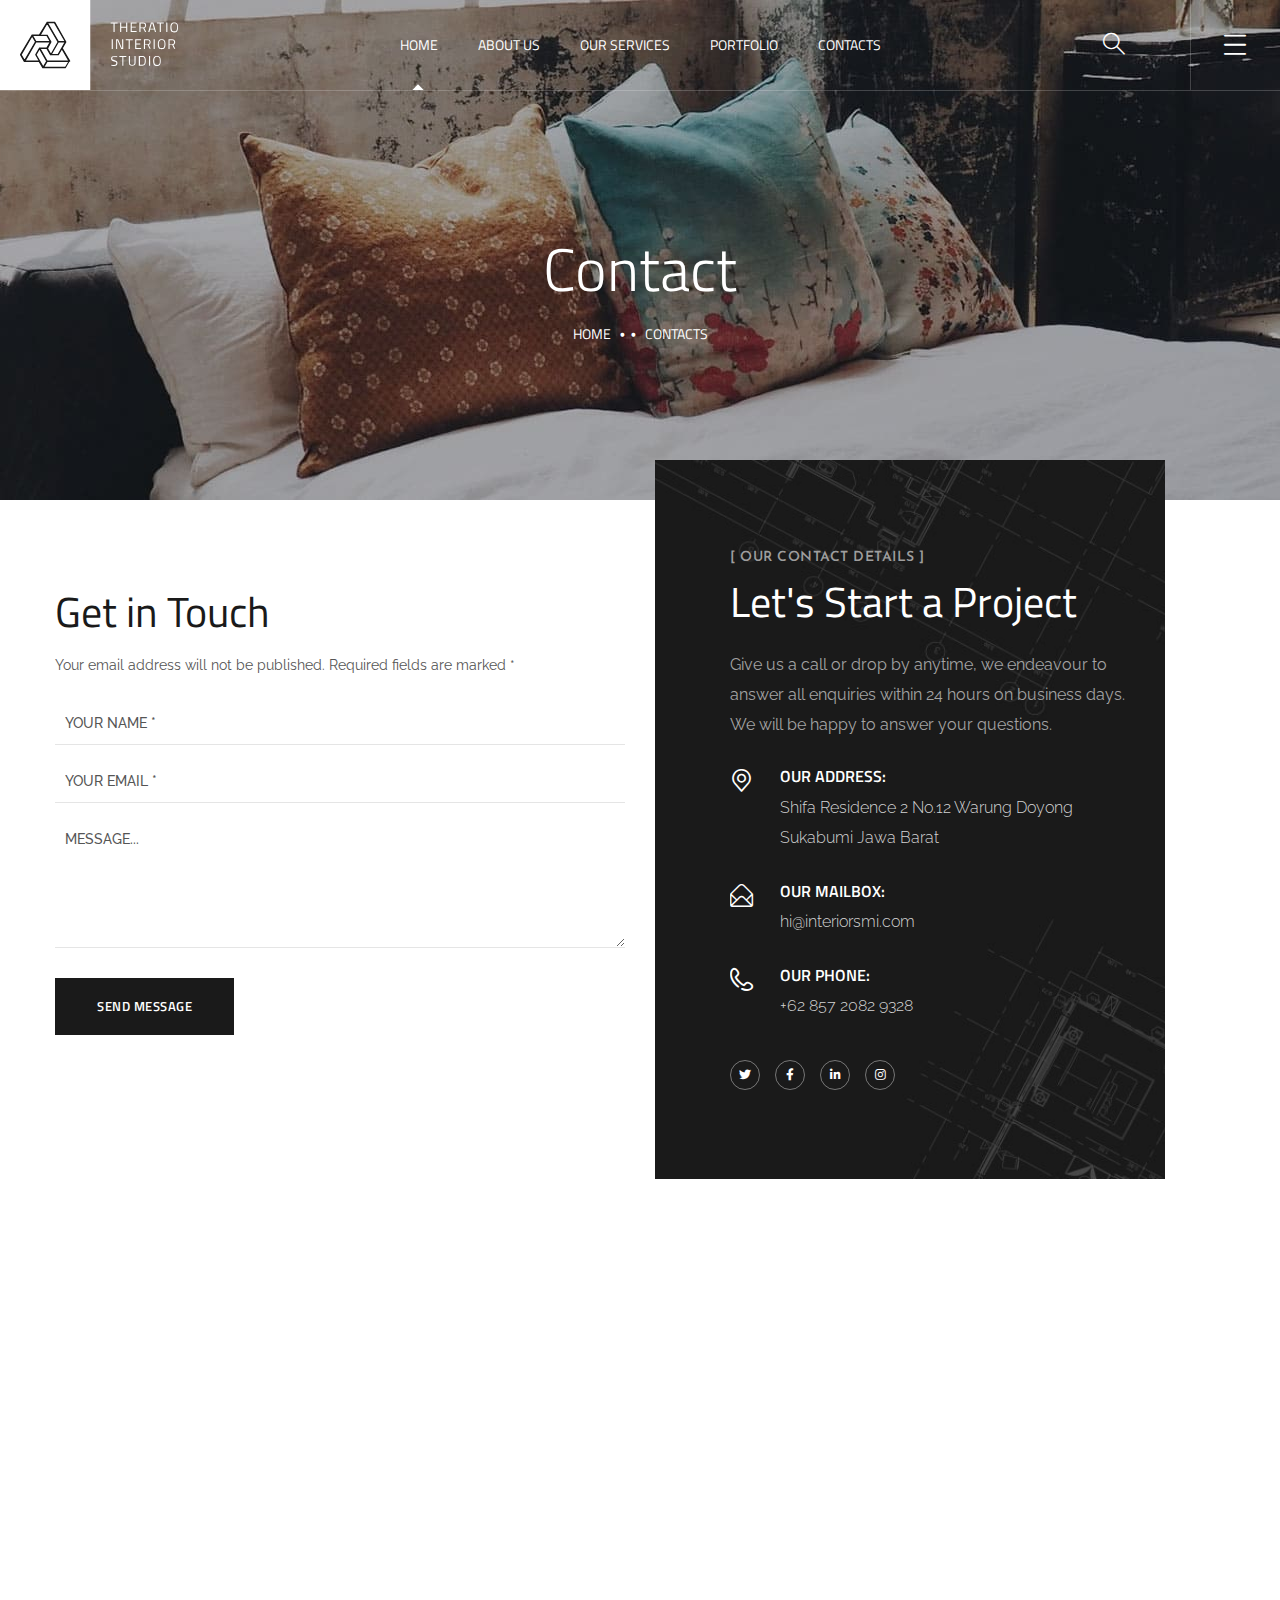
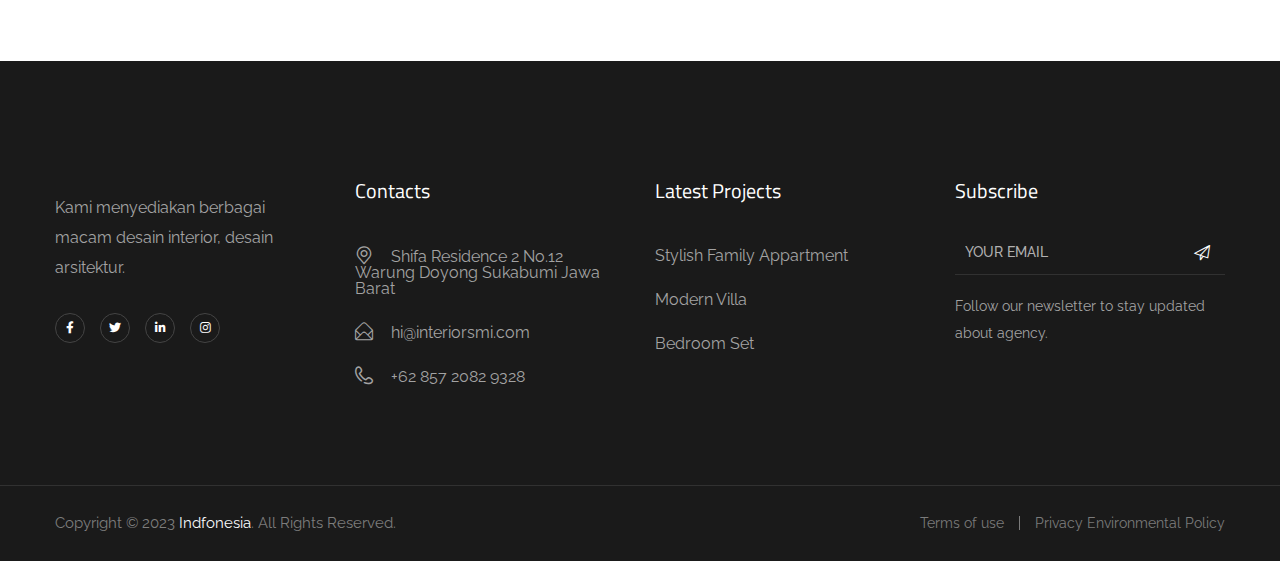
==== commit d158f2f7: "update" ====
--- a/contact.html
+++ b/contact.html
@@ -5,7 +5,7 @@
     <meta charset="utf-8">
     <meta http-equiv="X-UA-Compatible" content="IE=edge" />
     <meta name="viewport" content="width=device-width, initial-scale=1, maximum-scale=1" />
-    <title>Theratio</title>
+    <title>Interior Sukabumi Costume</title>
     <link rel="shortcut icon" type="image/x-icon" href="images/favicon.png" />
     <link rel="stylesheet" href="css/bootstrap.min.css" />
     <link rel="stylesheet" href="css/font-awesome.min.css" />
@@ -17,7 +17,7 @@
     <link rel="stylesheet" href="css/woocommerce.css" />
     <link rel="stylesheet" href="css/royal-preload.css" />
 
-    <link rel="stylesheet" href="style.css" />
+    <link rel="stylesheet" href="css/style.css" />
 </head>
 
 <body>
@@ -40,143 +40,22 @@
                                 <div class="octf-col menu-col no-padding">
                                     <nav id="site-navigation" class="main-navigation">
                                         <ul class="menu">
-                                            <li class="menu-item-has-children">
+                                            <li class="current-menu-item current-menu-ancestor">
                                                 <a href="index.html">Home</a>
-                                                <ul class="sub-menu">
-                                                    <li><a href="index.html">Main Home</a></li>
-                                                    <li><a href="index-2.html">Interior Design</a></li>
-                                                    <li><a href="index-3.html">Studio Home</a></li>
-                                                    <li><a href="index-4.html">Architecture Agency</a></li>
-                                                    <li><a href="index-5.html">Design Company</a></li>
-                                                    <li><a href="index-6.html">Home Video</a></li>
-                                                    <li><a href="home-full-screen.html">Home Full Screen</a></li>
-                                                    <li><a href="one-page.html">Home One Page</a></li>
-                                                    <li><a href="index-sidenav.html">Home with Side Menu</a></li>
-                                                </ul>
                                             </li>
-                                            <li class="menu-item-has-children"><a href="#">Pages</a>
-                                                <ul class="sub-menu">
-                                                    <li><a href="about-us.html">About Us</a></li>
-                                                    <li><a href="our-services.html">Our Services</a></li>
-                                                    <li><a href="our-team.html">Our Team</a></li>
-                                                    <li><a href="single-team.html">Single Team</a></li>
-                                                    <li><a href="our-process.html">Our Process</a></li>
-                                                    <li><a href="our-studio.html">Our Stufio</a></li>
-                                                    <li class="menu-item-has-children"><a href="shop.html">Shop</a>
-                                                        <ul class="sub-menu">
-                                                            <li><a href="single-product.html">Single Product</a></li>
-                                                            <li><a href="checkout-page.html">Checkout Page</a></li>
-                                                            <li><a href="cart-page.html">Cart Page</a></li>
-                                                        </ul>
-                                                    </li>
-                                                    <li><a href="typography.html">Typography</a></li>
-                                                    <li><a href="elements.html">Elements</a></li>
-                                                    <li><a href="faq.html">FAQS</a></li>
-                                                    <li><a href="cooming-soon.html">Coming Soon</a></li>
-                                                    <li><a href="404-error.html">404 Error</a></li>
-                                                </ul>
+                                            <li><a href="about-us.html">About Us</a>
                                             </li>
-                                            <li class="menu-item-has-children"><a href="#">Services</a>
-                                                <ul class="sub-menu">
-                                                    <li><a href="servcies-detail-1.html">Design & Planning</a></li>
-                                                    <li><a href="servcies-detail-2.html">Exterior Design</a></li>
-                                                    <li><a href="servcies-detail-3.html">Custom Solutions</a></li>
-                                                    <li><a href="servcies-detail-4.html">Furniture & Decor</a></li>
-                                                    <li><a href="servcies-detail-5.html">Creating Concept</a></li>
-                                                    <li><a href="servcies-detail-6.html">Author’s Control</a></li>
-                                                </ul>
+                                            <li><a href="servcies.html">Our Services</a>
                                             </li>
-                                            <li class="menu-item-has-children mega-dropdown"><a href="#">Portfolio</a>
-                                                <ul class="mega-sub-menu">
-                                                    <li class="row">
-                                                        <ul class="col">
-                                                            <li class="menu-title">Portfolio Types</li>
-                                                            <li><a href="portfolio-masonry.html">Portfolio Grid Masonry</a></li>
-                                                            <li><a href="portfolio-no-gap.html">Portfolio Grid No Gap</a></li>
-                                                            <li><a href="portfolio-under.html">Portfolio Info Under Image</a></li>
-                                                            <li><a href="portfolio-metro.html">Portfolio Metro</a></li>
-                                                            <li><a href="portfolio-metro-no-gap.html">Portfolio Metro No Space</a></li>
-                                                            <li><a href="portfolio-gallery.html">Portfolio Gallery</a></li>
-                                                            <li><a href="portfolio-slider.html">Portfolio Slider</a></li>
-                                                        </ul>
-                                                        <ul class="col">
-                                                            <li class="menu-title">Portfolio Layout</li>
-                                                            <li><a href="portfolio-two-column.html">Two Columns</a></li>
-                                                            <li><a href="portfolio-three-column.html">Three Columns</a></li>
-                                                            <li><a href="portfolio-three-column-wide.html">Three Columns Wide</a></li>
-                                                            <li><a href="portfolio-four-column-wide.html">Four Columns Wide</a></li>
-                                                            <li><a href="portfolio-five-column-wide.html">Five Columns Wide</a></li>
-                                                        </ul>
-                                                        <ul class="col">
-                                                            <li class="menu-title">Single Types</li>
-                                                            <li><a href="portfolio-standar.html">Standard</a></li>
-                                                            <li><a href="portfolio-detail-slider.html">Slider Images</a></li>
-                                                            <li><a href="portfolio-left.html">Left Images</a></li>
-                                                            <li><a href="portfolio-right.html">Right Images</a></li>
-                                                            <li><a href="portfolio-small.html">Small Images</a></li>
-                                                            <li><a href="portfolio-big.html">Big Images</a></li>
-                                                        </ul>
-                                                        <ul class="col">
-                                                            <li class="menu-title">Hover Types</li>
-                                                            <li><a href="image-scale.html">Image Scale</a></li>
-                                                            <li><a href="show-overlay-info.html">Show Overlay Info</a></li>
-                                                            <li><a href="hidden-overlay-info.html">Hidden Overlay Info</a></li>
-                                                            <li><a href="background-solid.html">Background Solid</a></li>
-                                                            <li><a href="hidden-1.html">Hidden 1</a></li>
-                                                            <li><a href="hidden-2.html">Hidden 2</a></li>
-                                                        </ul>
-                                                    </li>
-                                                </ul>
+                                            <li><a href="portfolio.html">Portfolio</a>
                                             </li>
-                                            <li class="menu-item-has-children"><a href="blog.html">Blog</a>
-                                                <ul class="sub-menu">
-                                                    <li><a href="blog.html">Blog Listing</a></li>
-                                                    <li><a href="blog-grid.html">Blog Grid</a></li>
-                                                    <li><a href="post.html">Blog Single</a></li>
-                                                </ul>
-                                            </li>
-                                            <li class="current-menu-item"><a href="contact.html">Contacts</a></li>
+                                            <li><a href="contact.html">Contacts</a></li>
                                         </ul>
                                     </nav>
                                 </div>
                                 <div class="octf-col cta-col text-right no-padding">
                                 <!-- Call To Action -->
                                     <div class="octf-btn-cta">
-
-                                        <div class="octf-cart octf-cta-header">
-                                            <a class="cart-contents" href="cart-page.html" title="View your shopping cart">
-                                                <i class="ot-flaticon-shopping-bag"></i>
-                                                <span class="count">2</span>
-                                            </a>
-                    
-                                            <div class="site-header-cart">
-                                                <div class="widget woocommerce widget_shopping_cart">
-                                                    <div class="widget_shopping_cart_content">
-                                                        <ul class="woocommerce-mini-cart cart_list product_list_widget ">
-                                                            <li class="woocommerce-mini-cart-item mini_cart_item">
-                                                                <a class="remove remove_from_cart_button" href="#">×</a>                                         
-                                                                <a href="single-product.html"><img src="images/product/product9.jpg" class="" alt="">Velvet Teal Blue</a>
-                                                                <span class="quantity">1 × <span class="amount"><bdi><span>$</span>195</bdi></span></span>
-                                                            </li>
-                                                            <li class="woocommerce-mini-cart-item mini_cart_item">
-                                                                <a class="remove remove_from_cart_button" href="#">×</a>
-                                                                <a href="single-product.html"><img src="images/product/product7.jpg" class="" alt="">Natural Pouffe</a>
-                                                                <span class="quantity">1 × <span class="amount"><bdi><span>$</span>145</bdi></span></span>
-                                                            </li>
-                                                        </ul>
-
-                                                        <p class="woocommerce-mini-cart__total total">
-                                                            <strong>Subtotal:</strong> <span class="amount"><bdi><span>$</span>340</bdi></span>
-                                                        </p>
-                                                        <p class="woocommerce-mini-cart__buttons buttons">
-                                                            <a href="cart-page.html" class="button wc-forward">View cart</a>
-                                                            <a href="checkout-page.html" class="button checkout wc-forward">Checkout</a>
-                                                        </p>
-                                                    </div>
-                                                </div>
-                                            </div>  
-                                        </div>
-
                                         <div class="octf-search octf-cta-header">
                                             <div class="toggle_search octf-cta-icons">
                                                 <i class="ot-flaticon-search"></i>
@@ -243,104 +122,16 @@
                                         <a class="mmenu-close" href="#"><i class="ot-flaticon-right-arrow"></i></a>
                                         <div class="mobile-nav">
                                             <ul id="menu-main-menu" class="mobile_mainmenu none-style">
-                                                <li class="menu-item-has-children">
-                                                    <a href="index.html">Home</a>
-                                                    <ul class="sub-menu">
-                                                        <li><a href="index.html">Main Home</a></li>
-                                                        <li><a href="index-2.html">Interior Design</a></li>
-                                                        <li><a href="index-3.html">Studio Home</a></li>
-                                                        <li><a href="index-4.html">Architecture Agency</a></li>
-                                                        <li><a href="index-5.html">Design Company</a></li>
-                                                        <li><a href="index-6.html">Home Video</a></li>
-                                                        <li><a href="home-full-screen.html">Home Full Screen</a></li>
-                                                        <li><a href="one-page.html">Home One Page</a></li>
-                                                        <li><a href="index-sidenav.html">Home with Side Menu</a></li>
-                                                    </ul>
-                                                </li>
-                                                <li class="menu-item-has-children"><a href="#">Pages</a>
-                                                    <ul class="sub-menu">
-                                                        <li><a href="about-us.html">About Us</a></li>
-                                                        <li><a href="our-services.html">Our Services</a></li>
-                                                        <li><a href="our-team.html">Our Team</a></li>
-                                                        <li><a href="single-team.html">Single Team</a></li>
-                                                        <li><a href="our-process.html">Our Process</a></li>
-                                                        <li><a href="our-studio.html">Our Studio</a></li>
-                                                        <li class="menu-item-has-children"><a href="shop.html">Shop</a>
-                                                            <ul class="sub-menu">
-                                                                <li><a href="single-product.html">Single Product</a></li>
-                                                                <li><a href="checkout-page.html">Checkout Page</a></li>
-                                                                <li><a href="cart-page.html">Cart Page</a></li>
-                                                            </ul>
-                                                        </li>
-                                                        <li><a href="typography.html">Typography</a></li>
-                                                        <li><a href="elements.html">Elements</a></li>
-                                                        <li><a href="faq.html">FAQS</a></li>
-                                                        <li><a href="cooming-soon.html">Coming Soon</a></li>
-                                                        <li><a href="404-error.html">404 Error</a></li>
-                                                    </ul>
-                                                </li>
-                                                <li class="menu-item-has-children"><a href="#">Services</a>
-                                                    <ul class="sub-menu">
-                                                        <li><a href="servcies-detail-1.html">Design & Planning</a></li>
-                                                        <li><a href="servcies-detail-2.html">Exterior Design</a></li>
-                                                        <li><a href="servcies-detail-3.html">Custom Solutions</a></li>
-                                                        <li><a href="servcies-detail-4.html">Furniture & Decor</a></li>
-                                                        <li><a href="servcies-detail-5.html">Creating Concept</a></li>
-                                                        <li><a href="servcies-detail-6.html">Author’s Control</a></li>
-                                                    </ul>
-                                                </li>
-                                                <li class="menu-item-has-children"><a href="#">Portfolio</a>
-                                                    <ul class="sub-menu">
-                                                        <li class="menu-item-has-children"><a href="#">Portfolio Types</a>
-                                                            <ul class="sub-menu">
-                                                                <li><a href="portfolio-masonry.html">Portfolio Grid Masonry</a></li>
-                                                                <li><a href="portfolio-no-gap.html">Portfolio Grid No Gap</a></li>
-                                                                <li><a href="portfolio-under.html">Portfolio Info Under Image</a></li>
-                                                                <li><a href="portfolio-metro.html">Portfolio Metro</a></li>
-                                                                <li><a href="portfolio-metro-no-gap.html">Portfolio Metro No Space</a></li>
-                                                                <li><a href="portfolio-gallery.html">Portfolio Gallery</a></li>
-                                                                <li><a href="portfolio-slider.html">Portfolio Slider</a></li>
-                                                            </ul>
-                                                        </li>
-                                                        <li class="menu-item-has-children"><a href="#">Portfolio Layout</a>
-                                                            <ul class="sub-menu">
-                                                                <li><a href="portfolio-two-column.html">Two Columns</a></li>
-                                                                <li><a href="portfolio-three-column.html">Three Columns</a></li>
-                                                                <li><a href="portfolio-three-column-wide.html">Three Columns Wide</a></li>
-                                                                <li><a href="portfolio-four-column-wide.html">Four Columns Wide</a></li>
-                                                                <li><a href="portfolio-five-column-wide.html">Five Columns Wide</a></li>
-                                                            </ul>
-                                                        </li>
-                                                        <li class="menu-item-has-children"><a href="#">Portfolio Hover Types</a>
-                                                            <ul class="sub-menu">
-                                                                <li><a href="portfolio-standar.html">Standar</a></li>
-                                                                <li><a href="portfolio-detail-slider.html">Slider Images</a></li>
-                                                                <li><a href="portfolio-left.html">Left Image</a></li>
-                                                                <li><a href="portfolio-right.html">Right Image</a></li>
-                                                                <li><a href="portfolio-small.html">Small Image</a></li>
-                                                                <li><a href="portfolio-big.html">Big Image</a></li>
-                                                            </ul>
-                                                        </li>
-                                                        <li class="menu-item-has-children"><a href="image-scale.html">Image-scale</a>
-                                                            <ul class="sub-menu">
-                                                                <li><a href="image-scale.html">Image Scale</a></li>
-                                                                <li><a href="show-overlay-info.html">Show Overlay Info</a></li>
-                                                                <li><a href="hidden-overlay-info.html">Hidden Overlay Info</a></li>
-                                                                <li><a href="background-solid.html">Background Solid</a></li>
-                                                                <li><a href="hidden-1.html">Hidden 1</a></li>
-                                                                <li><a href="hidden-2.html">Hidden 2</a></li>
-                                                            </ul>
-                                                        </li>
-                                                    </ul>
-                                                </li>
-                                                <li class="menu-item-has-children"><a href="blog.html">Blog</a>
-                                                    <ul class="sub-menu">
-                                                        <li><a href="blog.html">Blog Listing</a></li>
-                                                        <li><a href="blog-grid.html">Blog Grid</a></li>
-                                                        <li><a href="post.html">Blog Single</a></li>
-                                                    </ul>
-                                                </li>
-                                                <li class="current-menu-item"><a href="contact.html">Contacts</a></li>
+                                                    <li class="current-menu-item current-menu-ancestor">
+                                                        <a href="index.html">Home</a>
+                                                    </li>
+                                                    <li><a href="about-us.html">About Us</a>
+                                                    </li>
+                                                    <li><a href="servcies.html">Our Services</a>
+                                                    </li>
+                                                    <li><a href="portfolio.html">Portfolio</a>
+                                                    </li>
+                                                    <li><a href="contact.html">Contacts</a></li>
                                             </ul>
                                         </div>
                                     </div>
@@ -368,43 +159,43 @@
                         <div id="gallery-1" class="gallery galleryid-102 gallery-columns-3 gallery-size-thumbnail">
                             <figure class="gallery-item">
                                 <div class="gallery-icon landscape">
-                                    <a data-elementor-open-lightbox="yes" data-elementor-lightbox-slideshow="8701e24" data-elementor-lightbox-title="p4-gallery1" href="images/gallery1.jpg">
-                                        <img src="images/gallery-small-1.jpg" class="" alt="">
-                                    </a>
-                                </div>
-                            </figure>
-                            <figure class="gallery-item">
-                                <div class="gallery-icon landscape">
-                                    <a data-elementor-open-lightbox="yes" data-elementor-lightbox-slideshow="8701e24" data-elementor-lightbox-title="p4-gallery1" href="images/gallery2.jpg">
-                                        <img src="images/gallery-small-2.jpg" class="" alt="">
-                                    </a>
-                                </div>
-                            </figure>
-                            <figure class="gallery-item">
-                                <div class="gallery-icon landscape">
-                                    <a data-elementor-open-lightbox="yes" data-elementor-lightbox-slideshow="8701e24" data-elementor-lightbox-title="p4-gallery1" href="images/gallery3.jpg">
-                                        <img src="images/gallery-small-3.jpg" class="" alt="">
-                                    </a>
-                                </div>
-                            </figure>
-                            <figure class="gallery-item">
-                                <div class="gallery-icon landscape">
-                                    <a data-elementor-open-lightbox="yes" data-elementor-lightbox-slideshow="8701e24" data-elementor-lightbox-title="p4-gallery1" href="images/gallery4.jpg">
-                                        <img src="images/gallery-small-4.jpg" class="" alt="">
-                                    </a>
-                                </div>
-                            </figure>
-                            <figure class="gallery-item">
-                                <div class="gallery-icon landscape">
-                                    <a data-elementor-open-lightbox="yes" data-elementor-lightbox-slideshow="8701e24" data-elementor-lightbox-title="p4-gallery1" href="images/gallery5.jpg">
-                                        <img src="images/gallery-small-5.jpg" class="" alt="">
-                                    </a>
-                                </div>
-                            </figure>
-                            <figure class="gallery-item">
-                                <div class="gallery-icon landscape">
-                                    <a data-elementor-open-lightbox="yes" data-elementor-lightbox-slideshow="8701e24" data-elementor-lightbox-title="p4-gallery1" href="images/gallery6.jpg">
-                                        <img src="images/gallery-small-6.jpg" class="" alt="">
+                                    <a href="images/gallery/gallery1.jpg">
+                                        <img src="images/gallery/gallery-small-1.jpg" class="" alt="">
+                                    </a>
+                                </div>
+                            </figure>
+                            <figure class="gallery-item">
+                                <div class="gallery-icon landscape">
+                                    <a href="images/gallery/gallery1.jpg">
+                                        <img src="images/gallery/gallery-small-2.jpg" class="" alt="">
+                                    </a>
+                                </div>
+                            </figure>
+                            <figure class="gallery-item">
+                                <div class="gallery-icon landscape">
+                                    <a href="images/gallery/gallery-small-3.jpg">
+                                        <img src="images/gallery/gallery-small-3.jpg" class="" alt="">
+                                    </a>
+                                </div>
+                            </figure>
+                            <figure class="gallery-item">
+                                <div class="gallery-icon landscape">
+                                    <a href="images/gallery/gallery4.jpg">
+                                        <img src="images/gallery/gallery-small-5.jpg" class="" alt="">
+                                    </a>
+                                </div>
+                            </figure>
+                            <figure class="gallery-item">
+                                <div class="gallery-icon landscape">
+                                    <a href="images/gallery/gallery5.jpg">
+                                        <img src="images/gallery/gallery-small-5.jpg" class="" alt="">
+                                    </a>
+                                </div>
+                            </figure>
+                            <figure class="gallery-item">
+                                <div class="gallery-icon landscape">
+                                    <a href="images/gallery/gallery-small-3.jpg">
+                                        <img src="images/gallery/gallery-small-3.jpg" class="" alt="">
                                     </a>
                                 </div>
                             </figure>
@@ -417,15 +208,15 @@
                         <ul class="panel-cinfo">
                             <li class="panel-list-item">
                                 <span class="panel-list-icon"><i class="ot-flaticon-place"></i></span>
-                                <span class="panel-list-text">411 University St, Seattle, USA</span>
+                                <span class="panel-list-text">Shifa Residence 2 No.12 Warung Doyong Sukabumi Jawa Barat</span>
                             </li>
                             <li class="panel-list-item">
                                 <span class="panel-list-icon"><i class="ot-flaticon-mail"></i></span>
-                                <span class="panel-list-text">theratio_interior@mail.com</span>
+                                <span class="panel-list-text">hi@interior.com</span>
                             </li>
                             <li class="panel-list-item">
                                 <span class="panel-list-icon"><i class="ot-flaticon-phone-call"></i></span>
-                                <span class="panel-list-text">+1 800 456 789 123</span>
+                                <span class="list-item-text">+62 857 2082 9328</span>
                             </li>
                         </ul>
                     </div>
@@ -503,21 +294,22 @@
                                 <i class="ot-flaticon-place"></i>
                                 <div class="info-text">
                                     <h6>OUR ADDRESS:</h6>
-                                    <p>411 University St, Seattle, USA</p>
+                                    <p>Shifa Residence 2 No.12 Warung Doyong Sukabumi Jawa Barat</p>
                                 </div>
                             </div>
                             <div class="contact-info">
                                 <i class="ot-flaticon-mail"></i>
                                 <div class="info-text">
                                     <h6>OUR MAILBOX:</h6>
-                                    <p><a href="mailto:theratio_interior@mail.com">theratio_interior@mail.com</a></p>
+                                    <p><a href="mailto:theratio_interior@mail.com">hi@interiorsmi.com</a></p>
                                 </div>
                             </div>
                             <div class="contact-info">
                                 <i class="ot-flaticon-phone-call"></i>
                                 <div class="info-text">
                                     <h6>OUR PHONE:</h6>
-                                    <p><a href="tel:+1 800 456 789 123">+1 800 456 789 123</a></p>
+                                    <p><a href="tel:+62 857 2082 9328">+62 857 2082 9328</a></p>
+                                    
                                 </div>
                             </div>
                             <div class="list-social">
@@ -535,92 +327,92 @@
         </section>
         <div class="contact-map">
             <div class="map">
-                <iframe src="https://www.google.com/maps/embed?pb=!1m18!1m12!1m3!1d86077.66255184308!2d-122.40402224079803!3d47.60810999586645!2m3!1f0!2f0!3f0!3m2!1i1024!2i768!4f13.1!3m3!1m2!1s0x54906ab3f905c4b1%3A0x96bf575ff75ab1aa!2s411%20University%20St%2C%20Seattle%2C%20WA%2098101%2C%20Hoa%20K%E1%BB%B3!5e0!3m2!1svi!2s!4v1584084043716!5m2!1svi!2s" height="522" style="border:0;" allowfullscreen="" aria-hidden="false" tabindex="0"></iframe>
+                <iframe src="https://www.google.com/maps/embed?pb=!1m18!1m12!1m3!1d3960.720855739297!2d106.90698801477292!3d-6.9239342949972515!2m3!1f0!2f0!3f0!3m2!1i1024!2i768!4f13.1!3m3!1m2!1s0x2e68377e87d22c43%3A0xa232b49239f204c8!2sPerumahan%20Shifa%20residence%202!5e0!3m2!1sid!2sid!4v1680061463558!5m2!1sid!2sid" height="522" style="border:0;" allowfullscreen="" aria-hidden="false" tabindex="0"></iframe>
             </div>
         </div>
 
-    <footer id="site-footer" class="site-footer">
-        <div class="container">
-            <div class="row">
-                <div class="col-xl-3 col-lg-6 col-md-6 col-sm-12 mb-4 mb-xl-0">
-                    <div class="widget-footer">
-                        <img src="images/logo-footer.svg" class="footer-logo" alt="">
-                        <p>We provides a full range of interior design, architectural design.</p>
-                        <div class="footer-social list-social">
+        <footer id="site-footer" class="site-footer">
+            <div class="container">
+                <div class="row">
+                    <div class="col-xl-3 col-lg-6 col-md-6 col-sm-12 mb-4 mb-xl-0">
+                        <div class="widget-footer">
+                            <img src="images/logo-footer.png" class="footer-logo" alt="">
+                            <p>Kami menyediakan berbagai macam desain interior, desain arsitektur.</p>
+                            <div class="footer-social list-social">
+                                <ul>
+                                    <li><a href="http://facebook.com" target="_self"><i class="fab fa-facebook-f"></i></a></li>
+                                    <li><a href="http://twitter.com" target="_self"><i class="fab fa-twitter"></i></a></li>
+                                    <li><a href="http://linkedin.com" target="_self"><i class="fab fa-linkedin-in"></i></a></li>
+                                    <li><a href="http://instagram" target="_self"><i class="fab fa-instagram"></i></a></li>
+                                </ul>
+                            </div>
+                        </div>
+                    </div>
+                    <div class="col-xl-3 col-lg-6 col-md-6 col-sm-12 mb-4 mb-xl-0">
+                        <div class="widget-footer">
+                            <h6>Contacts</h6>
+                            <ul class="footer-list">
+                                <li class="footer-list-item">
+                                    <span class="list-item-icon"><i class="ot-flaticon-place"></i></span>
+                                    <span class="list-item-text">Shifa Residence 2 No.12 Warung Doyong Sukabumi Jawa Barat</span>
+                                </li>
+                                <li class="footer-list-item">
+                                    <span class="list-item-icon"><i class="ot-flaticon-mail"></i></span>
+                                    <span class="list-item-text">hi@interiorsmi.com</span>
+                                </li>
+                                <li class="footer-list-item">
+                                    <span class="list-item-icon"><i class="ot-flaticon-phone-call"></i></span>
+                                    <span class="list-item-text">+62 857 2082 9328</span>
+                                </li>
+                            </ul>
+                        </div>
+                    </div>
+                    <div class="col-xl-3 col-lg-6 col-md-6 col-sm-12 mb-4 mb-md-0">
+                        <div class="widget-footer widget-contact">
+                            <h6>Latest Projects</h6>
                             <ul>
-                                <li><a href="http://facebook.com" target="_self"><i class="fab fa-facebook-f"></i></a></li>
-                                <li><a href="http://twitter.com" target="_self"><i class="fab fa-twitter"></i></a></li>
-                                <li><a href="http://linkedin.com" target="_self"><i class="fab fa-linkedin-in"></i></a></li>
-                                <li><a href="http://instagram" target="_self"><i class="fab fa-instagram"></i></a></li>
+                                <li><a href="#">Stylish Family Appartment</a></li>
+                                <li><a href="#">Modern Villa</a></li>
+                                <li><a href="#">Bedroom Set</a></li>
                             </ul>
                         </div>
                     </div>
-                </div>
-                <div class="col-xl-3 col-lg-6 col-md-6 col-sm-12 mb-4 mb-xl-0">
-                    <div class="widget-footer">
-                        <h6>Contacts</h6>
-                        <ul class="footer-list">
-                            <li class="footer-list-item">
-                                <span class="list-item-icon"><i class="ot-flaticon-place"></i></span>
-                                <span class="list-item-text">411 University St, Seattle, USA</span>
+                    <div class="col-xl-3 col-lg-6 col-md-6 col-sm-12">
+                        <div class="widget-footer footer-widget-subcribe">
+                            <h6>Subscribe</h6>
+                            <form class="mc4wp-form" method="post">
+                                <div class="mc4wp-form-fields">
+                                    <div class="subscribe-inner-form">
+                                        <input type="email" name="EMAIL" placeholder="YOUR EMAIL" required="">
+                                        <button type="submit" class="subscribe-btn-icon"><i class="ot-flaticon-send"></i></button>
+                                    </div>
+                                </div>
+                            </form>
+                            <p>Follow our newsletter to stay updated about agency.</p>
+                        </div>
+                    </div>
+                </div>
+            </div>
+        </footer><!-- #site-footer -->
+        <div class="footer-bottom">
+            <div class="container">
+                <div class="row">
+                    <div class="col-lg-7 col-md-12 mb-4 mb-lg-0">
+                        <p>Copyright © 2023 <a class="text-light" href="https://indfonesia.id/" target="_blank">Indfonesia</a>. All Rights Reserved.</p>
+                    </div>
+                    <div class="col-lg-5 col-md-12 align-self-center">
+                        <ul class="icon-list-items inline-items justify-content-lg-end">
+                            <li class="icon-list-item inline-item">
+                                <a href="#"><span class="icon-list-text">Terms of use</span></a>
                             </li>
-                            <li class="footer-list-item">
-                                <span class="list-item-icon"><i class="ot-flaticon-mail"></i></span>
-                                <span class="list-item-text">theratio_interior@mail.com</span>
-                            </li>
-                            <li class="footer-list-item">
-                                <span class="list-item-icon"><i class="ot-flaticon-phone-call"></i></span>
-                                <span class="list-item-text">+1 800 456 789 123</span>
+                            <li class="icon-list-item inline-item">
+                                <a href="#"><span class="icon-list-text">Privacy Environmental Policy</span></a>
                             </li>
                         </ul>
                     </div>
                 </div>
-                <div class="col-xl-3 col-lg-6 col-md-6 col-sm-12 mb-4 mb-md-0">
-                    <div class="widget-footer widget-contact">
-                        <h6>Latest Projects</h6>
-                        <ul>
-                            <li><a href="#">Stylish Family Appartment</a></li>
-                            <li><a href="#">Modern Villa in Belgium</a></li>
-                            <li><a href="#">Private House in Spain</a></li>
-                        </ul>
-                    </div>
-                </div>
-                <div class="col-xl-3 col-lg-6 col-md-6 col-sm-12">
-                    <div class="widget-footer footer-widget-subcribe">
-                        <h6>Subscribe</h6>
-                        <form class="mc4wp-form" method="post">
-                            <div class="mc4wp-form-fields">
-                                <div class="subscribe-inner-form">
-                                    <input type="email" name="EMAIL" placeholder="YOUR EMAIL" required="">
-                                    <button type="submit" class="subscribe-btn-icon"><i class="ot-flaticon-send"></i></button>
-                                </div>
-                            </div>
-                        </form>
-                        <p>Follow our newsletter to stay updated about agency.</p>
-                    </div>
-                </div>
             </div>
         </div>
-    </footer><!-- #site-footer -->
-    <div class="footer-bottom">
-        <div class="container">
-            <div class="row">
-                <div class="col-lg-7 col-md-12 mb-4 mb-lg-0">
-                    <p>Copyright © 2020 Theratio by <a class="text-light" href="#">ThemeModern</a>. All Rights Reserved.</p>
-                </div>
-                <div class="col-lg-5 col-md-12 align-self-center">
-                    <ul class="icon-list-items inline-items justify-content-lg-end">
-                        <li class="icon-list-item inline-item">
-                            <a href="#"><span class="icon-list-text">Terms of use</span></a>
-                        </li>
-                        <li class="icon-list-item inline-item">
-                            <a href="#"><span class="icon-list-text">Privacy Environmental Policy</span></a>
-                        </li>
-                    </ul>
-                </div>
-            </div>
-        </div>
-    </div>
 </div><!-- #page -->
 <a id="back-to-top" href="#" class="show"><i class="ot-flaticon-left-arrow"></i></a>
         <!-- jQuery -->
--- a/css/style.css
+++ b/css/style.css
@@ -0,0 +1,10316 @@
+@charset "UTF-8";
+/*
+Theme Name: Theratio
+Theme URI: http://templates.thememodern.com/theratio/index.html
+Author: ThemeModern
+Author URI: http://thememodern.com
+Description: Theratio is a WordPress theme for Interior Design & Architecture Company. Theratio is easy to use, it provides everything you need to create great looking website. With Theratio you can impress your customer by it’s professional design and the interactivity. Theratio built with latest website technology to ensure your website is looks nice on desktop and mobile. Get Theratio now!
+Version: 1.0
+License: GNU General Public License v2+
+License URI: http://www.gnu.org/licenses/gpl-2.0.html
+Text Domain: theratio
+Domain Path: /languages/
+Tags: one-column, two-columns, left-sidebar, right-sidebar, full-width-template, post-formats, theme-options, threaded-comments, translation-ready
+
+*/
+/*--------------------------------------------------------------
+>>> TABLE OF CONTENTS:
+----------------------------------------------------------------
+# Normalize
+# Typography
+# Elements
+# Forms
+# Navigation
+	## Links
+	## Menus
+# Accessibility
+# Alignments
+# Clearings
+# Widgets
+# Content
+	## Posts and pages
+	## Comments
+# Infinite scroll
+# Media
+	## Captions
+	## Galleries
+--------------------------------------------------------------*/
+/*--------------------------------------------------------------
+# Normalize
+--------------------------------------------------------------*/
+/*! normalize.css v8.0.0 | MIT License | github.com/necolas/normalize.css */
+/* Document
+	 ========================================================================== */
+/**
+ * 1. Correct the line height in all browsers.
+ * 2. Prevent adjustments of font size after orientation changes in iOS.
+ */
+@import url('https://fonts.googleapis.com/css?family=Raleway:300,300i,400,400i,500,500i,600,600i,700,700i,800,800i,900,900i');
+@import url('https://fonts.googleapis.com/css?family=Titillium Web:200,300,300i,400,400i,600,600i,700,700i,900');
+@import url('https://fonts.googleapis.com/css?family=Josefin Sans:300,300i,400,400i,500,500i,600,600i,700,700i');
+
+html {
+  overflow-x: hidden;
+  line-height: 1.15;
+  /* 1 */
+  -webkit-text-size-adjust: 100%;
+  /* 2 */
+}
+
+/* Sections
+	 ========================================================================== */
+/**
+ * Remove the margin in all browsers.
+ */
+body {
+  margin: 0;
+}
+
+/* Grouping content
+	 ========================================================================== */
+/**
+ * 1. Add the correct box sizing in Firefox.
+ * 2. Show the overflow in Edge and IE.
+ */
+hr {
+  box-sizing: content-box;
+  /* 1 */
+  height: 0;
+  /* 1 */
+  overflow: visible;
+  /* 2 */
+}
+
+/**
+ * 1. Correct the inheritance and scaling of font size in all browsers.
+ * 2. Correct the odd `em` font sizing in all browsers.
+ */
+pre {
+  font-family: monospace, monospace;
+  /* 1 */
+  font-size: 1em;
+  /* 2 */
+}
+
+/* Text-level semantics
+	 ========================================================================== */
+/**
+ * Remove the gray background on active links in IE 10.
+ */
+a {
+  background-color: transparent;
+}
+
+/**
+ * 1. Remove the bottom border in Chrome 57-
+ * 2. Add the correct text decoration in Chrome, Edge, IE, Opera, and Safari.
+ */
+abbr[title] {
+  border-bottom: none;
+  /* 1 */
+  text-decoration: underline;
+  /* 2 */
+  text-decoration: underline dotted;
+  /* 2 */
+}
+
+/**
+ * Add the correct font weight in Chrome, Edge, and Safari.
+ */
+b,
+strong {
+  font-weight: bold;
+}
+
+/**
+ * 1. Correct the inheritance and scaling of font size in all browsers.
+ * 2. Correct the odd `em` font sizing in all browsers.
+ */
+code,
+kbd,
+samp {
+  font-family: monospace, monospace;
+  /* 1 */
+  font-size: 1em;
+  /* 2 */
+}
+
+/**
+ * Add the correct font size in all browsers.
+ */
+small {
+  font-size: 80%;
+}
+
+/**
+ * Prevent `sub` and `sup` elements from affecting the line height in
+ * all browsers.
+ */
+sub,
+sup {
+  font-size: 75%;
+  line-height: 0;
+  position: relative;
+  vertical-align: baseline;
+}
+
+sub {
+  bottom: -0.25em;
+}
+
+sup {
+  top: -0.5em;
+}
+
+/* Embedded content
+	 ========================================================================== */
+/**
+ * Remove the border on images inside links in IE 10.
+ */
+img {
+  border-style: none;
+}
+
+/* Forms
+	 ========================================================================== */
+/**
+ * 1. Change the font styles in all browsers.
+ * 2. Remove the margin in Firefox and Safari.
+ */
+button,
+input,
+optgroup,
+select,
+textarea {
+  font-family: inherit;
+  /* 1 */
+  font-size: 100%;
+  /* 1 */
+  line-height: 1.15;
+  /* 1 */
+  margin: 0;
+  /* 2 */
+}
+
+/**
+ * Show the overflow in IE.
+ * 1. Show the overflow in Edge.
+ */
+button,
+input {
+  /* 1 */
+  overflow: visible;
+}
+
+/**
+ * Remove the inheritance of text transform in Edge, Firefox, and IE.
+ * 1. Remove the inheritance of text transform in Firefox.
+ */
+button,
+select {
+  /* 1 */
+  text-transform: none;
+}
+
+/**
+ * Correct the inability to style clickable types in iOS and Safari.
+ */
+button,
+[type=button],
+[type=reset],
+[type=submit] {
+  -webkit-appearance: button;
+}
+
+/**
+ * Remove the inner border and padding in Firefox.
+ */
+button::-moz-focus-inner,
+[type=button]::-moz-focus-inner,
+[type=reset]::-moz-focus-inner,
+[type=submit]::-moz-focus-inner {
+  border-style: none;
+  padding: 0;
+}
+
+/**
+ * Restore the focus styles unset by the previous rule.
+ */
+button:-moz-focusring,
+[type=button]:-moz-focusring,
+[type=reset]:-moz-focusring,
+[type=submit]:-moz-focusring {
+  outline: 1px dotted ButtonText;
+}
+
+/**
+ * Correct the padding in Firefox.
+ */
+fieldset {
+  padding: 0.35em 0.75em 0.625em;
+}
+
+/**
+ * 1. Correct the text wrapping in Edge and IE.
+ * 2. Correct the color inheritance from `fieldset` elements in IE.
+ * 3. Remove the padding so developers are not caught out when they zero out
+ *		`fieldset` elements in all browsers.
+ */
+legend {
+  box-sizing: border-box;
+  /* 1 */
+  color: inherit;
+  /* 2 */
+  display: table;
+  /* 1 */
+  max-width: 100%;
+  /* 1 */
+  padding: 0;
+  /* 3 */
+  white-space: normal;
+  /* 1 */
+}
+
+/**
+ * Add the correct vertical alignment in Chrome, Firefox, and Opera.
+ */
+progress {
+  vertical-align: baseline;
+}
+
+/**
+ * Remove the default vertical scrollbar in IE 10+.
+ */
+textarea {
+  overflow: auto;
+}
+
+/**
+ * 1. Add the correct box sizing in IE 10.
+ * 2. Remove the padding in IE 10.
+ */
+[type=checkbox],
+[type=radio] {
+  box-sizing: border-box;
+  /* 1 */
+  padding: 0;
+  /* 2 */
+}
+
+/**
+ * Correct the cursor style of increment and decrement buttons in Chrome.
+ */
+[type=number]::-webkit-inner-spin-button,
+[type=number]::-webkit-outer-spin-button {
+  height: auto;
+}
+
+/**
+ * 1. Correct the odd appearance in Chrome and Safari.
+ * 2. Correct the outline style in Safari.
+ */
+[type=search] {
+  -webkit-appearance: textfield;
+  /* 1 */
+  outline-offset: -2px;
+  /* 2 */
+}
+
+/**
+ * Remove the inner padding in Chrome and Safari on macOS.
+ */
+[type=search]::-webkit-search-decoration {
+  -webkit-appearance: none;
+}
+
+/**
+ * 1. Correct the inability to style clickable types in iOS and Safari.
+ * 2. Change font properties to `inherit` in Safari.
+ */
+::-webkit-file-upload-button {
+  -webkit-appearance: button;
+  /* 1 */
+  font: inherit;
+  /* 2 */
+}
+
+/* Interactive
+	 ========================================================================== */
+/*
+ * Add the correct display in Edge, IE 10+, and Firefox.
+ */
+details {
+  display: block;
+}
+
+/*
+ * Add the correct display in all browsers.
+ */
+summary {
+  display: list-item;
+}
+
+/* Misc
+	 ========================================================================== */
+/**
+ * Add the correct display in IE 10+.
+ */
+template {
+  display: none;
+}
+
+/**
+ * Add the correct display in IE 10.
+ */
+[hidden] {
+  display: none;
+}
+
+/*--------------------------------------------------------------
+# Typography
+--------------------------------------------------------------*/
+body,
+button,
+input,
+select,
+optgroup,
+textarea {
+  color: #555555;
+  font-family: "Raleway", sans-serif;
+  font-size: 16px;
+  line-height: 1.875;
+  font-weight: 400;
+  word-break: break-word;
+  box-sizing: border-box;
+}
+
+body.dark-scheme {
+  color: #a3a3a3;
+}
+
+h1, h2, h3, h4, h5, h6 {
+  font-family: "Titillium Web", sans-serif;
+  font-weight: 400;
+  line-height: 1.4;
+  margin: 0 0 20px;
+  color: #1a1a1a;
+}
+
+.dark-scheme h1, .dark-scheme h2, .dark-scheme h3, .dark-scheme h4, .dark-scheme h5, .dark-scheme h6 {
+  color: #fff;
+}
+
+h1 {
+  font-size: 48px;
+}
+
+h2 {
+  font-size: 42px;
+}
+
+h3 {
+  font-size: 36px;
+}
+
+h4 {
+  font-size: 30px;
+}
+
+h5 {
+  font-size: 24px;
+}
+
+h6 {
+  font-size: 20px;
+}
+
+p {
+  margin: 0 0 20px;
+}
+
+dfn, cite, em, i {
+  font-style: italic;
+}
+
+blockquote {
+  font-size: 22px;
+  margin: 40px 0 28px;
+  font-weight: 400;
+  padding: 50px 160px 0;
+  position: relative;
+  font-family: "Titillium Web", sans-serif;
+  color: #1a1a1a;
+  text-align: center;
+}
+blockquote cite {
+  font-family: "Josefin Sans", sans-serif;
+  text-transform: uppercase;
+  font-size: 14px;
+  font-weight: 600;
+  font-style: normal;
+  display: block;
+  color: #9f9e9e;
+  margin-top: 10px;
+}
+blockquote:before {
+  position: absolute;
+  content: "";
+  top: 0;
+  left: 50%;
+  background: url("https://via.placeholder.com/189x150.png");
+  width: 39px;
+  height: 32px;
+  background-repeat: no-repeat;
+  -webkit-transform: translateX(-50%);
+  -ms-transform: translateX(-50%);
+  transform: translateX(-50%);
+}
+
+address {
+  margin: 0 0 1.5em;
+}
+
+pre {
+  background: #eee;
+  font-family: "Courier 10 Pitch", Courier, monospace;
+  font-size: 15px;
+  line-height: 1.7142857143;
+  margin-bottom: 1.6em;
+  max-width: 100%;
+  overflow: auto;
+  padding: 1.6em;
+}
+
+code, kbd, tt, var {
+  font-family: Monaco, Consolas, "Andale Mono", "DejaVu Sans Mono", monospace;
+  font-size: 15px;
+}
+
+abbr, acronym {
+  border-bottom: 1px dotted #666;
+  cursor: help;
+}
+
+mark, ins {
+  background: #fff9c0;
+  text-decoration: none;
+}
+
+big {
+  font-size: 125%;
+}
+
+.bg-alt {
+  background: #f7f7f7;
+}
+
+.bg-primary {
+  background: #9f9e9e;
+}
+
+.text-primary {
+  color: #9f9e9e;
+}
+
+.section-padd {
+  padding: 110px 0;
+}
+
+.section-padd-bot {
+  padding-bottom: 110px;
+}
+
+.section-padd-top {
+  padding-top: 110px;
+}
+
+.section-padd-top70 {
+  padding-top: 70px;
+}
+
+.lead {
+  font-size: 18px;
+}
+
+.clear-both {
+  clear: both;
+}
+
+.unstyle {
+  list-style: none;
+  padding-left: 0;
+}
+
+.font14 {
+  font-size: 14px;
+}
+
+.text-light {
+  color: #fff;
+}
+.text-light * {
+  color: #fff;
+}
+
+.bolder {
+  font-weight: 600;
+}
+
+.normal {
+  font-weight: 400;
+}
+
+.lighter {
+  font-weight: 300;
+}
+
+.f-left {
+  float: left;
+}
+
+.f-right {
+  float: right;
+}
+
+.dtable {
+  display: table;
+}
+
+.dcell {
+  display: table-cell;
+  vertical-align: middle;
+}
+
+.flex-middle {
+  display: flex;
+  align-items: center;
+  justify-content: center;
+}
+
+.overflow {
+  overflow: hidden;
+}
+
+.overlay {
+  position: absolute;
+  top: 0;
+  left: 0;
+  background: #fff;
+  opacity: 0.8;
+  width: 100%;
+  height: 100%;
+  z-index: -1;
+  transition: all 0.3s linear;
+  -webkit-transition: all 0.3s linear;
+  -moz-transition: all 0.3s linear;
+  -o-transition: all 0.3s linear;
+  -ms-transition: all 0.3s linear;
+}
+
+.layer-behind {
+  position: absolute;
+  top: 20px;
+  left: 20px;
+  width: 100%;
+  height: 100%;
+  z-index: -1;
+  background: #f4f4f4;
+  transition: all 0.3s linear;
+  -webkit-transition: all 0.3s linear;
+  -moz-transition: all 0.3s linear;
+  -o-transition: all 0.3s linear;
+  -ms-transition: all 0.3s linear;
+}
+
+.gaps {
+  clear: both;
+  height: 20px;
+  display: block;
+}
+.gaps.size-2x {
+  height: 40px;
+}
+
+.number-stroke {
+  font-family: "Titillium Web", sans-serif;
+  font-weight: 800;
+  line-height: 1;
+  white-space: nowrap;
+  color: transparent !important;
+  -webkit-text-stroke-width: 1px;
+  -webkit-text-stroke-color: #fff;
+  opacity: 0.5;
+  transition: all 0.3s linear;
+  -webkit-transition: all 0.3s linear;
+  -moz-transition: all 0.3s linear;
+  -o-transition: all 0.3s linear;
+  -ms-transition: all 0.3s linear;
+}
+
+.title-link {
+  display: inline;
+  background-size: 0 2px;
+  background-position: 0 90%;
+  background-repeat: no-repeat;
+  background-image: linear-gradient(0deg, #7e7e7e, #f5f5f5);
+}
+.title-link:hover {
+  background-size: 100% 2px;
+}
+
+.btn-details {
+  position: relative;
+  font-family: "Titillium Web", sans-serif;
+  font-size: 13px;
+  font-weight: 600;
+  color: #1a1a1a;
+  text-transform: uppercase;
+  z-index: 0;
+  letter-spacing: 0.5px;
+}
+.btn-details:before {
+  position: absolute;
+  content: "";
+  background: #dddddd;
+  bottom: -3px;
+  left: -7px;
+  width: 20px;
+  height: 12px;
+  z-index: -1;
+  transition: all 0.3s linear;
+  -webkit-transition: all 0.3s linear;
+  -moz-transition: all 0.3s linear;
+  -o-transition: all 0.3s linear;
+  -ms-transition: all 0.3s linear;
+}
+.btn-details:hover {
+  color: #1a1a1a;
+}
+.btn-details:hover:before {
+  width: calc( 100% + 14px );
+  transition: width 0.6s cubic-bezier(0.68, -0.55, 0.265, 1.55);
+  -webkit-transition: width 0.6s cubic-bezier(0.68, -0.55, 0.265, 1.55);
+  -moz-transition: width 0.6s cubic-bezier(0.68, -0.55, 0.265, 1.55);
+  -o-transition: width 0.6s cubic-bezier(0.68, -0.55, 0.265, 1.55);
+  -ms-transition: width 0.6s cubic-bezier(0.68, -0.55, 0.265, 1.55);
+}
+
+.img-lgpopup {
+  cursor: pointer;
+}
+.img-lgpopup i {
+  position: absolute;
+  top: 50%;
+  left: 50%;
+  width: 60px;
+  height: 60px;
+  line-height: 60px;
+  text-align: center;
+  transition: all 0.3s linear;
+  -webkit-transition: all 0.3s linear;
+  -moz-transition: all 0.3s linear;
+  -o-transition: all 0.3s linear;
+  -ms-transition: all 0.3s linear;
+  -webkit-border-radius: 50%;
+  -moz-border-radius: 50%;
+  border-radius: 50%;
+  -webkit-transform: translate(-50%, -50%);
+  -ms-transform: translate(-50%, -50%);
+  transform: translate(-50%, -50%);
+  background: #000;
+  color: #fff;
+}
+.img-lgpopup i:before {
+  font-size: 22px;
+}
+.img-lgpopup i:hover {
+  -webkit-transform: translate(-50%, -50%) rotate(90deg);
+  -ms-transform: translate(-50%, -50%) rotate(90deg);
+  transform: translate(-50%, -50%) rotate(90deg);
+}
+
+.btn-play {
+  position: relative;
+  text-align: center;
+  width: 60px;
+  height: 60px;
+  display: block;
+  background: #fff;
+  color: #1a1a1a;
+  -webkit-border-radius: 50%;
+  -moz-border-radius: 50%;
+  border-radius: 50%;
+  transition: all 0.3s linear;
+  -webkit-transition: all 0.3s linear;
+  -moz-transition: all 0.3s linear;
+  -o-transition: all 0.3s linear;
+  -ms-transition: all 0.3s linear;
+}
+.btn-play i {
+  position: absolute;
+  top: 50%;
+  left: 50%;
+  z-index: 1;
+  display: block;
+  cursor: pointer;
+  -webkit-transform: translate(-50%, -50%);
+  -ms-transform: translate(-50%, -50%);
+  transform: translate(-50%, -50%);
+}
+.btn-play i:before {
+  margin-left: 2px;
+}
+.btn-play:before {
+  content: "";
+  position: absolute;
+  z-index: 0;
+  left: 50%;
+  top: 50%;
+  transform: translateX(-50%) translateY(-50%);
+  display: block;
+  width: 100%;
+  height: 100%;
+  background: #fff;
+  border-radius: 50%;
+  animation: pulse-border 1500ms ease-out infinite;
+  transition: all 0.3s linear;
+  -webkit-transition: all 0.3s linear;
+  -moz-transition: all 0.3s linear;
+  -o-transition: all 0.3s linear;
+  -ms-transition: all 0.3s linear;
+}
+.btn-play:hover {
+  background: #1a1a1a;
+  color: #fff;
+}
+.btn-play:hover:before {
+  background: #1a1a1a;
+}
+
+.octf-swiper-button-next, .octf-swiper-button-prev {
+  position: absolute;
+  z-index: 1;
+  width: 60px;
+  height: 60px;
+  color: #1a1a1a;
+  outline: none;
+  text-align: center;
+  line-height: 60px;
+  font-weight: bold;
+  top: 50%;
+  left: 0;
+  background: #9f9e9e;
+  transition: all 0.3s linear;
+  -webkit-transition: all 0.3s linear;
+  -moz-transition: all 0.3s linear;
+  -o-transition: all 0.3s linear;
+  -ms-transition: all 0.3s linear;
+  -webkit-transform: translateY(-50%);
+  -ms-transform: translateY(-50%);
+  transform: translateY(-50%);
+}
+.octf-swiper-button-next i:before, .octf-swiper-button-prev i:before {
+  font-size: 16px;
+}
+.octf-swiper-button-next.swiper-button-disabled, .octf-swiper-button-prev.swiper-button-disabled {
+  cursor: not-allowed;
+}
+.octf-swiper-button-next:not(.swiper-button-disabled):hover, .octf-swiper-button-prev:not(.swiper-button-disabled):hover {
+  color: #fff;
+  background: #1a1a1a;
+}
+
+.octf-swiper-button-next {
+  left: auto;
+  right: 0;
+}
+
+.octf-swiper-pagination {
+  text-align: center;
+  margin-top: 60px;
+  margin-bottom: 30px;
+  line-height: 1;
+}
+.octf-swiper-pagination .swiper-pagination-bullet {
+  position: relative;
+  width: 30px;
+  height: 30px;
+  margin: 0 !important;
+  opacity: 1;
+  background: 0;
+  border: 1px solid;
+  border-color: transparent;
+  outline: none;
+  transition: all 0.3s linear;
+  -webkit-transition: all 0.3s linear;
+  -moz-transition: all 0.3s linear;
+  -o-transition: all 0.3s linear;
+  -ms-transition: all 0.3s linear;
+}
+.octf-swiper-pagination .swiper-pagination-bullet:before {
+  position: absolute;
+  content: "";
+  top: 50%;
+  left: 50%;
+  width: 4px;
+  height: 4px;
+  background: #323232;
+  -webkit-border-radius: 50%;
+  -moz-border-radius: 50%;
+  border-radius: 50%;
+  -webkit-transform: translate(-50%, -50%);
+  -ms-transform: translate(-50%, -50%);
+  transform: translate(-50%, -50%);
+  transition: all 0.3s linear;
+  -webkit-transition: all 0.3s linear;
+  -moz-transition: all 0.3s linear;
+  -o-transition: all 0.3s linear;
+  -ms-transition: all 0.3s linear;
+}
+.octf-swiper-pagination .swiper-pagination-bullet-active {
+  border-color: #323232;
+}
+
+.arrow-top {
+  padding-top: 70px;
+}
+.arrow-top .octf-swiper-button-next, .arrow-top .octf-swiper-button-prev {
+  background: 0;
+}
+.arrow-top .octf-swiper-button-next:hover, .arrow-top .octf-swiper-button-prev:hover {
+  background: 0;
+  color: #9f9e9e;
+}
+.arrow-top .octf-swiper-button-next {
+  top: 30px;
+  right: 0;
+}
+.arrow-top .octf-swiper-button-prev {
+  right: 60px;
+  left: auto;
+  top: 30px;
+}
+
+.arrow-bot {
+  padding-bottom: 70px;
+}
+.arrow-bot .octf-swiper-button-next, .arrow-bot .octf-swiper-button-prev {
+  top: auto;
+  bottom: 0;
+  background: 0;
+  -webkit-transform: translateY(0);
+  -ms-transform: translateY(0);
+  transform: translateY(0);
+}
+.arrow-bot .octf-swiper-button-next:hover, .arrow-bot .octf-swiper-button-prev:hover {
+  background: 0;
+  color: #9f9e9e;
+}
+.arrow-bot .octf-swiper-button-prev {
+  right: 60px;
+  left: auto;
+}
+
+.scroll-down {
+  position: relative;
+  color: #fff;
+  display: inline-block;
+  min-height: 50px;
+  line-height: 1;
+}
+.scroll-down:hover, .scroll-down:active, .scroll-down:focus {
+  color: #fff;
+}
+.scroll-down:after {
+  position: absolute;
+  content: "";
+  font-family: "Flaticon";
+  font-size: 14px;
+  bottom: 0;
+  left: 43%;
+  animation: MoveUpDown 1.5s linear infinite;
+  -webkit-transform: rotate(-90deg);
+  -ms-transform: rotate(-90deg);
+  transform: rotate(-90deg);
+}
+
+.header-vertical .container {
+  width: 100%;
+}
+
+@media (min-width: 768px) {
+  .header-vertical .container {
+    max-width: 750px;
+  }
+}
+@media (min-width: 992px) {
+  .header-vertical .container {
+    max-width: 970px;
+  }
+}
+@media (min-width: 1230px) {
+  .header-vertical .container {
+    max-width: 1200px;
+  }
+}
+@keyframes pulse-border {
+  0% {
+    transform: translateX(-50%) translateY(-50%) translateZ(0) scale(1);
+    opacity: 1;
+  }
+  100% {
+    transform: translateX(-50%) translateY(-50%) translateZ(0) scale(1.7);
+    opacity: 0;
+  }
+}
+@keyframes MoveUpDown {
+  0%, 100% {
+    bottom: 0;
+  }
+  50% {
+    bottom: 10px;
+  }
+}
+.dark-scheme {
+  background: #0a0a0a;
+}
+.dark-scheme .btn-details {
+  color: #fff;
+}
+.dark-scheme .btn-details:before {
+  background: #505050;
+}
+.dark-scheme blockquote {
+  color: #fff;
+}
+.dark-scheme blockquote:before {
+  background-image: url("https://via.placeholder.com/189x150.png");
+}
+
+/*--------------------------------------------------------------
+# Elements
+--------------------------------------------------------------*/
+html {
+  box-sizing: border-box;
+}
+
+*,
+*:before,
+*:after {
+  /* Inherit box-sizing to make it easier to change the property for components that leverage other behavior; see https://css-tricks.com/inheriting-box-sizing-probably-slightly-better-best-practice/ */
+  box-sizing: inherit;
+}
+
+body {
+  background: #fff;
+  /* Fallback for when there is no custom background color defined. */
+  overflow: hidden;
+}
+
+hr {
+  background-color: #ccc;
+  border: 0;
+  height: 1px;
+  margin-bottom: 1.5em;
+}
+
+ul,
+ol {
+  margin: 0 0 20px;
+  padding-left: 18px;
+}
+
+ul {
+  list-style: disc;
+}
+
+ol {
+  list-style: decimal;
+}
+
+li > ul,
+li > ol {
+  margin-bottom: 0;
+  margin-left: 1.5em;
+}
+
+dt {
+  font-weight: 700;
+}
+
+dd {
+  margin: 0 1.5em 1.5em;
+}
+
+.none-style {
+  list-style: none;
+  padding-left: 0;
+}
+
+img {
+  height: auto;
+  /* Make sure images are scaled correctly. */
+  max-width: 100%;
+  /* Adhere to container width. */
+}
+
+figure {
+  margin: 1em 0;
+  /* Extra wide images within figure tags don't overflow the content area. */
+}
+
+table {
+  margin: 0 0 1.5em;
+  width: 100%;
+  border-collapse: collapse;
+  border-spacing: 0;
+  border-width: 1px 0 0 1px;
+}
+
+caption,
+td,
+th {
+  padding: 0;
+  font-weight: normal;
+  text-align: left;
+}
+
+table,
+th,
+td {
+  border: 1px solid #eee;
+}
+
+th {
+  font-weight: 700;
+}
+
+th,
+td {
+  padding: 0.4375em;
+}
+
+/*--------------------------------------------------------------
+# Forms
+--------------------------------------------------------------*/
+/* #button Group
+================================================== */
+.octf-btn {
+  transition: all 0.3s linear;
+  -webkit-transition: all 0.3s linear;
+  -moz-transition: all 0.3s linear;
+  -o-transition: all 0.3s linear;
+  -ms-transition: all 0.3s linear;
+  font-size: 13px;
+  -webkit-border-radius: 0;
+  -moz-border-radius: 0;
+  border-radius: 0;
+  padding: 18px 41px;
+  line-height: 1.42857143;
+  display: inline-block;
+  margin-bottom: 0;
+  text-decoration: none;
+  letter-spacing: 0.5px;
+  text-transform: uppercase;
+  white-space: nowrap;
+  vertical-align: middle;
+  font-family: "Titillium Web", sans-serif;
+  font-weight: 600;
+  text-align: center;
+  background: #1a1a1a;
+  cursor: pointer;
+  border: 1px solid transparent;
+  color: #fff;
+  outline: none;
+  position: relative;
+}
+.octf-btn:before, .octf-btn:after {
+  content: "";
+  position: absolute;
+  background: #1a1a1a;
+  transition: all 0.3s linear;
+  -webkit-transition: all 0.3s linear;
+  -moz-transition: all 0.3s linear;
+  -o-transition: all 0.3s linear;
+  -ms-transition: all 0.3s linear;
+}
+.octf-btn:before {
+  width: calc( 100% + 2px );
+  height: 1px;
+  bottom: -6px;
+  left: 10px;
+}
+.octf-btn:after {
+  width: 1px;
+  height: calc( 100% + 2px );
+  top: 10px;
+  right: -6px;
+}
+.octf-btn:hover, .octf-btn:active, .octf-btn:focus {
+  background: transparent;
+  color: #1a1a1a;
+  border-color: #1a1a1a;
+}
+.octf-btn:hover:before, .octf-btn:active:before, .octf-btn:focus:before {
+  width: 0;
+}
+.octf-btn:hover:after, .octf-btn:active:after, .octf-btn:focus:after {
+  height: 0;
+}
+
+.dark-scheme .octf-btn {
+  background: #fff;
+  color: #1a1a1a;
+}
+.dark-scheme .octf-btn:hover, .dark-scheme .octf-btn:active, .dark-scheme .octf-btn:focus {
+  background: #1a1a1a;
+  color: #fff;
+}
+
+.octf-btn.octf-btn-light {
+  background: #fff;
+  color: #1a1a1a;
+}
+.octf-btn.octf-btn-light:before, .octf-btn.octf-btn-light:after {
+  background: #fff;
+}
+.octf-btn.octf-btn-light:visited {
+  background: #fff;
+  color: #1a1a1a;
+}
+.octf-btn.octf-btn-light:hover, .octf-btn.octf-btn-light:focus {
+  color: #fff;
+  background: #1a1a1a;
+  border-color: #1a1a1a;
+}
+
+.octf-btn.octf-btn-dark {
+  color: #fff;
+  background: #1a1a1a;
+}
+.octf-btn.octf-btn-dark:before, .octf-btn.octf-btn-dark:after {
+  background: #1a1a1a;
+}
+.octf-btn.octf-btn-dark:visited {
+  color: #fff;
+  background: #1a1a1a;
+}
+.octf-btn.octf-btn-dark:hover, .octf-btn.octf-btn-dark:focus {
+  background: #fff;
+  color: #1a1a1a;
+  border-color: #fff;
+}
+
+input[type=text],
+input[type=email],
+input[type=url],
+input[type=password],
+input[type=search],
+input[type=number],
+input[type=tel],
+input[type=range],
+input[type=date],
+input[type=month],
+input[type=week],
+input[type=time],
+input[type=datetime],
+input[type=datetime-local],
+input[type=color],
+textarea {
+  color: #555555;
+  border: none;
+  background: #fff;
+  border-bottom: 1px solid rgba(0, 0, 0, 0.1);
+  padding: 8px 10px;
+  box-sizing: border-box;
+  outline: none;
+  font-size: 14px;
+  font-weight: 500;
+}
+input[type=text]:focus,
+input[type=email]:focus,
+input[type=url]:focus,
+input[type=password]:focus,
+input[type=search]:focus,
+input[type=number]:focus,
+input[type=tel]:focus,
+input[type=range]:focus,
+input[type=date]:focus,
+input[type=month]:focus,
+input[type=week]:focus,
+input[type=time]:focus,
+input[type=datetime]:focus,
+input[type=datetime-local]:focus,
+input[type=color]:focus,
+textarea:focus {
+  color: #555555;
+}
+
+select {
+  border: none;
+  background: #fff;
+  outline: none;
+  border: 1px solid rgba(0, 0, 0, 0.1);
+}
+
+textarea {
+  width: 100%;
+  height: 130px;
+  vertical-align: top;
+}
+
+::-webkit-input-placeholder {
+  /* Chrome/Opera/Safari */
+  color: #555555;
+}
+
+::-moz-placeholder {
+  /* Firefox 19+ */
+  color: #555555;
+}
+
+:-ms-input-placeholder {
+  /* IE 10+ */
+  color: #555555;
+}
+
+:-moz-placeholder {
+  /* Firefox 18- */
+  color: #555555;
+}
+
+/*Dark Scheme*/
+.dark-scheme input[type=text],
+.dark-scheme input[type=email],
+.dark-scheme input[type=url],
+.dark-scheme input[type=password],
+.dark-scheme input[type=search],
+.dark-scheme input[type=number],
+.dark-scheme input[type=tel],
+.dark-scheme input[type=range],
+.dark-scheme input[type=date],
+.dark-scheme input[type=month],
+.dark-scheme input[type=week],
+.dark-scheme input[type=time],
+.dark-scheme input[type=datetime],
+.dark-scheme input[type=datetime-local],
+.dark-scheme input[type=color],
+.dark-scheme textarea {
+  color: #a3a3a3;
+  background: transparent;
+  border-bottom-color: #292929;
+}
+.dark-scheme input[type=text]:focus,
+.dark-scheme input[type=email]:focus,
+.dark-scheme input[type=url]:focus,
+.dark-scheme input[type=password]:focus,
+.dark-scheme input[type=search]:focus,
+.dark-scheme input[type=number]:focus,
+.dark-scheme input[type=tel]:focus,
+.dark-scheme input[type=range]:focus,
+.dark-scheme input[type=date]:focus,
+.dark-scheme input[type=month]:focus,
+.dark-scheme input[type=week]:focus,
+.dark-scheme input[type=time]:focus,
+.dark-scheme input[type=datetime]:focus,
+.dark-scheme input[type=datetime-local]:focus,
+.dark-scheme input[type=color]:focus,
+.dark-scheme textarea:focus {
+  color: #a3a3a3;
+}
+.dark-scheme ::-webkit-input-placeholder {
+  /* Chrome/Opera/Safari */
+  color: #a3a3a3;
+}
+.dark-scheme ::-moz-placeholder {
+  /* Firefox 19+ */
+  color: #a3a3a3;
+}
+.dark-scheme :-ms-input-placeholder {
+  /* IE 10+ */
+  color: #a3a3a3;
+}
+.dark-scheme :-moz-placeholder {
+  /* Firefox 18- */
+  color: #a3a3a3;
+}
+
+/*--------------------------------------------------------------
+# Navigation
+--------------------------------------------------------------*/
+/*--------------------------------------------------------------
+## Links
+--------------------------------------------------------------*/
+a {
+  transition: all 0.3s linear;
+  -webkit-transition: all 0.3s linear;
+  -moz-transition: all 0.3s linear;
+  -o-transition: all 0.3s linear;
+  -ms-transition: all 0.3s linear;
+  color: #1a1a1a;
+  text-decoration: none;
+}
+a:hover, a:focus, a:active {
+  color: #9f9e9e;
+  text-decoration: none;
+}
+a:focus {
+  outline: 0;
+}
+a:hover, a:active {
+  outline: 0;
+}
+
+.dark-scheme a {
+  color: #fff;
+}
+.dark-scheme a:hover, .dark-scheme a:focus, .dark-scheme a:active {
+  color: #fff;
+}
+
+/*--------------------------------------------------------------
+## Top Bar
+--------------------------------------------------------------*/
+/*--------------------------------------------------------------
+## Logo
+--------------------------------------------------------------*/
+#site-logo {
+  min-width: 200px;
+  display: inline-flex;
+  vertical-align: middle;
+  align-items: center;
+  line-height: 1;
+}
+#site-logo img {
+  height: 90px;
+}
+#site-logo img.logo-static {
+  display: block;
+}
+#site-logo img.logo-scroll {
+  display: none;
+}
+
+.is-stuck #site-logo img.logo-static {
+  display: none;
+}
+.is-stuck #site-logo img.logo-scroll {
+  display: block;
+}
+
+/*--------------------------------------------------------------
+## Menus
+--------------------------------------------------------------*/
+.main-navigation ul, .vertical-main-navigation ul {
+  list-style: none;
+  padding-left: 0;
+}
+
+.site-header {
+  position: absolute;
+  width: 100%;
+  z-index: 999;
+}
+.site-header.header-static {
+  position: static;
+}
+
+.octf-main-header {
+  border-bottom: 1px solid rgba(255, 255, 255, 0.2);
+}
+
+.octf-mainbar-container {
+  display: flex;
+  flex-flow: row wrap;
+  align-items: stretch;
+}
+
+.octf-mainbar {
+  display: flex;
+  flex-flow: column wrap;
+  flex: 1 auto;
+}
+
+.octf-main-header .octf-mainbar-row {
+  display: flex;
+  flex-wrap: nowrap;
+  align-items: stretch;
+  flex: 1 auto;
+}
+
+.octf-mainbar-row > [class^=octf-col] {
+  display: flex;
+  align-items: stretch;
+  position: static;
+}
+
+.octf-mainbar-row .octf-col {
+  flex-basis: 0;
+  flex-grow: 0.65;
+  max-width: 100%;
+  width: 100%;
+  min-height: 1px;
+  padding-right: 15px;
+  padding-left: 15px;
+}
+
+.octf-mainbar-row > [class^=octf-col] {
+  flex-flow: row nowrap;
+}
+.octf-mainbar-row > [class^=octf-col].text-left {
+  justify-content: flex-start;
+}
+.octf-mainbar-row > [class^=octf-col].text-center {
+  justify-content: center;
+}
+.octf-mainbar-row > [class^=octf-col].text-right {
+  justify-content: flex-end;
+}
+
+.octf-main-header .octf-row > div:empty {
+  display: none;
+}
+
+.octf-row {
+  margin-right: -15px;
+  margin-left: -15px;
+}
+
+.octf-col:before {
+  display: inline-flex;
+}
+
+.octf-main-header .octf-row .octf-col-auto {
+  flex: 0 0 auto;
+  width: auto;
+  max-width: none;
+}
+
+.octf-header-module {
+  display: inline-flex;
+  flex-direction: column;
+  align-items: center;
+  justify-content: center;
+  position: relative;
+}
+
+/* Main Menu */
+.main-navigation {
+  position: relative;
+  display: inline-block;
+  vertical-align: middle;
+  height: 100%;
+  width: auto;
+}
+
+.main-navigation > ul {
+  position: relative;
+  display: flex;
+  width: 100%;
+  vertical-align: middle;
+  height: 100%;
+}
+
+.main-navigation ul {
+  font-family: "Titillium Web", sans-serif;
+  font-weight: normal;
+  font-size: 14px;
+  list-style: none;
+  margin: 0px 0px;
+  padding: 0px 0px;
+}
+
+.main-navigation > ul > li {
+  margin: 0px 20px;
+  padding: 0px 0px;
+  float: left;
+  position: relative;
+  display: -webkit-box;
+  display: -webkit-flex;
+  display: -ms-flexbox;
+  display: flex;
+  -webkit-box-align: center;
+  -webkit-align-items: center;
+  -ms-flex-align: center;
+  align-items: center;
+  height: 100%;
+}
+.main-navigation > ul > li:last-child {
+  margin-right: 0;
+}
+.main-navigation > ul > li:first-child {
+  margin-left: 0;
+}
+
+.main-navigation > ul > li > a:before {
+  position: absolute;
+  height: 8px;
+  width: 8px;
+  bottom: -14px;
+  left: 50%;
+  opacity: 0;
+  margin-left: -5px;
+  background: #fff;
+  content: "";
+  display: block;
+  transition: all 0.3s linear;
+  -webkit-transition: all 0.3s linear;
+  -moz-transition: all 0.3s linear;
+  -o-transition: all 0.3s linear;
+  -ms-transition: all 0.3s linear;
+  transform: rotate(45deg);
+}
+
+.main-navigation > ul > li:hover > a:before,
+.main-navigation > ul > li.current-menu-item > a:before,
+.main-navigation > ul > li.current-menu-ancestor > a:before {
+  bottom: -4px;
+  opacity: 1;
+}
+
+.main-navigation ul ul {
+  float: none;
+  margin: 0px 0px;
+  padding: 0px 0px;
+  background-color: #2a2a2a;
+}
+
+.main-navigation ul > li > a {
+  position: relative;
+  display: flex;
+  -webkit-box-align: center;
+  -webkit-align-items: center;
+  -ms-flex-align: center;
+  align-items: center;
+  height: 100%;
+  text-decoration: none;
+  text-align: center;
+  text-transform: uppercase;
+  outline: none;
+  color: #fff;
+  white-space: nowrap;
+  overflow: hidden;
+  -webkit-transition: all 0.2s ease-out 0s;
+  -moz-transition: all 0.2s ease-out 0s;
+  -o-transition: all 0.2s ease-out 0s;
+  transition: all 0.2s ease-out 0s;
+}
+
+.main-navigation ul > li.menu-item-has-children > a {
+  padding-right: 17px;
+}
+
+.main-navigation > ul > li.menu-item-has-children:last-child > a:after {
+  right: 0px;
+}
+
+.main-navigation ul li li {
+  display: block;
+  position: relative;
+  padding: 0px 34px;
+}
+
+.main-navigation ul li li a {
+  font-size: 16px;
+  line-height: 30px;
+  color: #b6b6b6;
+  text-align: left;
+  display: block;
+  padding: 5px 0px 5px 0px;
+  position: relative;
+  text-decoration: none;
+  outline: none;
+  text-transform: none;
+  transition: all 0.3s linear;
+  -webkit-transition: all 0.3s linear;
+  -moz-transition: all 0.3s linear;
+  -o-transition: all 0.3s linear;
+  -ms-transition: all 0.3s linear;
+}
+
+.main-navigation:not(.no-line) ul li li a:before {
+  position: absolute;
+  content: "";
+  top: 50%;
+  left: 0;
+  width: 0px;
+  height: 1px;
+  background: #fff;
+  transition: all 0.3s linear;
+  -webkit-transition: all 0.3s linear;
+  -moz-transition: all 0.3s linear;
+  -o-transition: all 0.3s linear;
+  -ms-transition: all 0.3s linear;
+  visibility: hidden;
+  opacity: 0;
+}
+
+.main-navigation:not(.no-line) ul li li a:hover:before,
+.main-navigation:not(.no-line) ul ul li.current-menu-item > a:before,
+.main-navigation:not(.no-line) ul ul li.current-menu-ancestor > a:before {
+  left: 0px;
+  visibility: visible;
+  opacity: 1;
+  width: 30px;
+}
+
+.main-navigation ul li li a:hover,
+.main-navigation ul ul li.current-menu-item > a,
+.main-navigation ul ul li.current-menu-ancestor > a {
+  padding-left: 40px;
+  color: #fff;
+}
+
+.main-navigation.no-line ul li li a:hover,
+.main-navigation.no-line ul ul li.current-menu-item > a,
+.main-navigation.no-line ul ul li.current-menu-ancestor > a {
+  padding-left: 0;
+}
+
+.main-navigation ul > li.menu-item-has-children > a:after {
+  position: absolute;
+  right: 1px;
+  top: 50%;
+  margin-top: -4px;
+  font-family: "Flaticon";
+  content: "";
+  font-size: 8px;
+  line-height: 1;
+  color: #c3c7c9;
+  font-weight: 500;
+}
+
+.main-navigation ul > li.menu-item-has-children > a:hover:after {
+  color: #fff;
+}
+
+.main-navigation ul > li li.menu-item-has-children > a:after {
+  position: absolute;
+  content: "";
+  font-family: Flaticon;
+  top: 50%;
+  right: 0;
+  margin-top: -5px;
+  font-size: 9px;
+  color: #b6b6b6;
+  transition: all 0.3s ease-in-out;
+  -webkit-transition: all 0.3s ease-in-out;
+  -moz-transition: all 0.3s ease-in-out;
+  -o-transition: all 0.3s ease-in-out;
+  -ms-transition: all 0.3s ease-in-out;
+  transform: rotate(-90deg);
+}
+
+.main-navigation ul li ul {
+  min-width: 290px;
+  white-space: nowrap;
+  padding: 20px 0px;
+  position: absolute;
+  top: 100%;
+  left: -34px;
+  z-index: 10;
+  visibility: hidden;
+  opacity: 0;
+  -webkit-transform: translateY(30px);
+  -ms-transform: translateY(30px);
+  transform: translateY(30px);
+  transition: all 0.3s ease-in-out;
+  -webkit-transition: all 0.3s ease-in-out;
+  -moz-transition: all 0.3s ease-in-out;
+  -o-transition: all 0.3s ease-in-out;
+  -ms-transition: all 0.3s ease-in-out;
+  box-shadow: 3px 3px 15px 0 rgba(0, 0, 0, 0.1);
+  -webkit-box-shadow: 3px 3px 15px 0 rgba(0, 0, 0, 0.1);
+  -moz-box-shadow: 3px 3px 15px 0 rgba(0, 0, 0, 0.1);
+  box-sizing: border-box;
+}
+.main-navigation ul li ul:before {
+  content: "";
+  position: absolute;
+  height: 10px;
+  width: 100%;
+  top: -10px;
+  left: 0;
+}
+
+.main-navigation ul li ul ul {
+  left: calc(100% + 2px);
+  top: -30px;
+  transition: all 0.35s ease-in-out;
+  -webkit-transition: all 0.35s ease-in-out;
+  -moz-transition: all 0.35s ease-in-out;
+  -o-transition: all 0.35s ease-in-out;
+  -ms-transition: all 0.35s ease-in-out;
+}
+
+.main-navigation ul li:hover > ul {
+  visibility: visible;
+  opacity: 1;
+}
+
+.main-navigation ul > li:hover > ul {
+  -webkit-transform: translateY(10px);
+  -ms-transform: translateY(10px);
+  transform: translateY(10px);
+}
+
+@-webkit-keyframes stickySlideUp {
+  from {
+    -webkit-transform: translateY(100%);
+    transform: translateY(100%);
+  }
+  to {
+    -webkit-transform: translateY(0);
+    transform: translateY(0);
+  }
+}
+@keyframes stickySlideUp {
+  from {
+    -webkit-transform: translateY(100%);
+    transform: translateY(100%);
+  }
+  to {
+    -webkit-transform: translateY(0);
+    transform: translateY(0);
+  }
+}
+@-webkit-keyframes stickySlideDown {
+  from {
+    -webkit-transform: translateY(-100%);
+    transform: translateY(-100%);
+  }
+  to {
+    -webkit-transform: translateY(0);
+    transform: translateY(0);
+  }
+}
+@keyframes stickySlideDown {
+  from {
+    -webkit-transform: translateY(-100%);
+    transform: translateY(-100%);
+  }
+  to {
+    -webkit-transform: translateY(0);
+    transform: translateY(0);
+  }
+}
+.is-stuck {
+  position: fixed;
+  left: 0;
+  right: 0;
+  top: 0;
+  z-index: 99;
+  border: none !important;
+  -webkit-animation: stickySlideDown 0.65s cubic-bezier(0.23, 1, 0.32, 1) both;
+  -moz-animation: stickySlideDown 0.65s cubic-bezier(0.23, 1, 0.32, 1) both;
+  animation: stickySlideDown 0.65s cubic-bezier(0.23, 1, 0.32, 1) both;
+}
+
+.admin-bar .is-stuck,
+.admin-bar .site-header-vertical {
+  top: 32px;
+}
+
+@media screen and (min-width: 1024px) {
+  .is-stuck {
+    background-color: #1a1a1a;
+    -webkit-box-shadow: 4px 4px 30px 0px rgba(42, 67, 113, 0.15);
+    -moz-box-shadow: 4px 4px 30px 0px rgba(42, 67, 113, 0.15);
+    box-shadow: 4px 4px 30px 0px rgba(42, 67, 113, 0.15);
+    -webkit-backdrop-filter: blur(20px) saturate(180%);
+    backdrop-filter: blur(20px) saturate(180%);
+  }
+  .is-stuck .main-navigation ul.menu > li:hover > ul {
+    transform: translateY(0);
+  }
+  .is-stuck .main-navigation ul.menu > li > a {
+    color: #fff;
+  }
+  .is-stuck .main-navigation ul.menu > li > a:after {
+    color: #fff;
+  }
+  .is-stuck .main-navigation ul.menu > li > a:before {
+    background: #fff;
+  }
+  .is-stuck .cart-contents .count {
+    background: #fff;
+    color: #1a1a1a;
+  }
+}
+/* Responsive */
+@media (max-width: 1199px) {
+  .main-navigation > ul > li {
+    margin: 0 14px;
+  }
+}
+@media (max-width: 1440px) {
+  .octf-btn-cta .btn-cta-header {
+    display: none;
+  }
+}
+@media (max-width: 1265px) {
+  .octf-btn-cta .contact-header {
+    display: none;
+  }
+}
+@media (max-width: 782px) {
+  .admin-bar .site-header,
+.admin-bar .site-header-vertical,
+.admin-bar .is-stuck {
+    top: 46px;
+  }
+}
+@media (max-width: 600px) {
+  .admin-bar .is-stuck,
+.admin-bar .site-header-vertical {
+    top: 0;
+  }
+}
+/*--------------------------------------------------------------
+## Vertical Header
+--------------------------------------------------------------*/
+@media only screen and (min-width: 1025px) {
+  .site-header-vertical {
+      background-image: url(https://via.placeholder.com/340x950.png);
+      background-position: center center;
+      background-repeat: no-repeat;
+      background-size: cover
+  }
+  .site-header-vertical {
+      width: 340px;
+  }
+  .header-vertical .site-footer {
+      margin-left: 340px;
+  }
+  .header-vertical .footer-bottom {
+      margin-left: 340px;
+  }
+  .header-vertical .site-content {
+    margin-left: 340px;
+    -webkit-box-sizing: border-box;
+    box-sizing: border-box;
+  }
+  .header-vertical .site-footer {
+    margin-left: 340px;
+  }
+
+  .site-header-vertical {
+    position: fixed;
+    top: 0;
+    left: 0;
+    width: 340px;
+    height: 100%;
+    outline: 0;
+    z-index: 101;
+    -webkit-backface-visibility: hidden;
+    -webkit-box-sizing: border-box;
+    box-sizing: border-box;
+  }
+  .site-header-vertical .header-desktop {
+    position: relative;
+    display: inline-block;
+    width: 100%;
+    vertical-align: middle;
+    height: 100%;
+  }
+
+  .vertical-main-navigation {
+    position: relative;
+    display: table;
+    width: 100%;
+    height: 100%;
+    min-height: 0;
+    vertical-align: middle;
+    padding: 0;
+    z-index: 100;
+  }
+  .vertical-main-navigation > ul {
+    display: table-cell;
+    width: 100%;
+    height: 100%;
+    vertical-align: middle;
+  }
+  .vertical-main-navigation ul {
+    font-family: "Titillium Web", sans-serif;
+    font-weight: normal;
+    font-size: 14px;
+    margin: 0px 0px;
+    padding: 0px 0px;
+  }
+  .vertical-main-navigation ul ul {
+    margin: 0;
+    padding: 0;
+    background-color: #2a2a2a;
+  }
+  .vertical-main-navigation ul > li > a {
+    position: relative;
+    text-decoration: none;
+    text-align: center;
+    text-transform: uppercase;
+    display: block;
+    outline: none;
+    color: #fff;
+    line-height: 48px;
+    white-space: nowrap;
+    overflow: hidden;
+    -webkit-transition: all 0.2s ease-out 0s;
+    -moz-transition: all 0.2s ease-out 0s;
+    -o-transition: all 0.2s ease-out 0s;
+    transition: all 0.2s ease-out 0s;
+  }
+  .vertical-main-navigation ul > li.menu-item-has-children > a:after {
+    position: absolute;
+    right: 10px;
+    top: 50%;
+    margin-top: -4px;
+    font-family: "Flaticon";
+    content: "";
+    font-size: 8px;
+    line-height: 1;
+    color: #fff;
+    font-weight: 500;
+  }
+  .vertical-main-navigation ul li {
+    display: block;
+    position: relative;
+  }
+  .vertical-main-navigation ul li li {
+    padding: 0px 34px;
+  }
+  .vertical-main-navigation ul li li a {
+    font-size: 16px;
+    line-height: 30px;
+    color: #b6b6b6;
+    text-align: left;
+    display: block;
+    padding: 5px 0px 5px 0px;
+    position: relative;
+    text-decoration: none;
+    outline: none;
+    text-transform: none;
+    transition: all 0.3s linear;
+    -webkit-transition: all 0.3s linear;
+    -moz-transition: all 0.3s linear;
+    -o-transition: all 0.3s linear;
+    -ms-transition: all 0.3s linear;
+  }
+  .vertical-main-navigation ul li li a:hover, .vertical-main-navigation ul li li.current-menu-item > a, .vertical-main-navigation ul li li.current-menu-ancestor > a {
+    padding-left: 40px;
+    color: #fff;
+  }
+  .vertical-main-navigation ul li ul {
+    min-width: 250px;
+    white-space: nowrap;
+    padding: 20px 0px;
+    position: absolute;
+    top: 10px;
+    left: calc(100% + 15px);
+    z-index: 10;
+    visibility: hidden;
+    opacity: 0;
+    -webkit-box-sizing: border-box;
+    box-sizing: border-box;
+    transition: all 0.3s ease-in-out;
+    -webkit-transition: all 0.3s ease-in-out;
+    -moz-transition: all 0.3s ease-in-out;
+    -o-transition: all 0.3s ease-in-out;
+    -ms-transition: all 0.3s ease-in-out;
+  }
+  .vertical-main-navigation ul li ul ul {
+    left: 100%;
+    top: 10px;
+    transition: all 0.35s ease-in-out;
+    -webkit-transition: all 0.35s ease-in-out;
+    -moz-transition: all 0.35s ease-in-out;
+    -o-transition: all 0.35s ease-in-out;
+    -ms-transition: all 0.35s ease-in-out;
+  }
+  .vertical-main-navigation ul > li:hover > ul {
+    visibility: visible;
+    opacity: 1;
+    -webkit-transform: translateY(-10px);
+    -ms-transform: translateY(-10px);
+    transform: translateY(-10px);
+  }
+
+  .vertical-main-navigation.no-line ul li li a:hover,
+.vertical-main-navigation.no-line ul ul li.current-menu-item > a,
+.vertical-main-navigation.no-line ul ul li.current-menu-ancestor > a {
+    padding-left: 0;
+  }
+
+  .vertical-main-navigation:not(.no-line) ul li li a:before {
+    position: absolute;
+    content: "";
+    top: 50%;
+    left: 0;
+    width: 0px;
+    height: 1px;
+    background: #fff;
+    transition: all 0.3s linear;
+    -webkit-transition: all 0.3s linear;
+    -moz-transition: all 0.3s linear;
+    -o-transition: all 0.3s linear;
+    -ms-transition: all 0.3s linear;
+    visibility: hidden;
+    opacity: 0;
+  }
+  .vertical-main-navigation:not(.no-line) ul li li a:hover:before, .vertical-main-navigation:not(.no-line) ul ul li.current-menu-item > a:before, .vertical-main-navigation:not(.no-line) ul ul li.current-menu-ancestor > a:before {
+    left: 0px;
+    visibility: visible;
+    opacity: 1;
+    width: 30px;
+  }
+}
+@media (min-width: 768px) {
+  .row-height-full.elementor-section.elementor-section-height-full > .elementor-container .elementor-row {
+    height: 100%;
+  }
+}
+/*--------------------------------------------------------------
+## Header Mobile
+--------------------------------------------------------------*/
+.header_mobile {
+  display: none;
+}
+
+@media only screen and (max-width: 1024px) {
+  .octf-main-header,
+.header-desktop {
+    display: none;
+  }
+
+  .header_mobile {
+    display: block;
+    width: 100%;
+    transition: all 0.3s ease;
+    -webkit-transition: all 0.3s ease;
+    -moz-transition: all 0.3s ease;
+    -o-transition: all 0.3s ease;
+    -ms-transition: all 0.3s ease;
+    border-bottom: 1px solid rgba(255, 255, 255, 0.2);
+  }
+  .header_mobile.open, .header_mobile.is-stuck {
+    background: #1a1a1a;
+    -webkit-box-shadow: 4px 4px 30px 0px rgba(0, 0, 0, 0.3);
+    -moz-box-shadow: 4px 4px 30px 0px rgba(0, 0, 0, 0.3);
+    box-shadow: 4px 4px 30px 0px rgba(0, 0, 0, 0.3);
+  }
+  .header_mobile .mobile_nav .mobile_mainmenu li a {
+    color: #fff;
+    border-bottom: 1px solid rgba(255, 255, 255, 0.15);
+  }
+  .header_mobile .mobile_nav .mobile_mainmenu > li.menu-item-has-children .arrow i {
+    color: rgba(255, 255, 255, 0.7);
+  }
+
+  .header_mobile .mlogo_wrapper {
+    position: relative;
+  }
+  .header_mobile .mlogo_wrapper img {
+    height: 90px;
+  }
+
+  .header_mobile .mlogo_wrapper .mobile_logo {
+    float: left;
+  }
+
+  #mmenu_toggle {
+    position: absolute;
+    cursor: pointer;
+    width: 26px;
+    height: 20px;
+    right: 34px;
+    margin-top: -10px;
+    top: 50%;
+  }
+
+  #mmenu_toggle button {
+    position: absolute;
+    left: 0;
+    top: 50%;
+    margin: -2px 0 0;
+    background: #fff;
+    height: 3px;
+    padding: 0;
+    border: none;
+    width: 100%;
+    transition: all 0.3s ease;
+    -webkit-transition: all 0.3s ease;
+    -moz-transition: all 0.3s ease;
+    -o-transition: all 0.3s ease;
+    -ms-transition: all 0.3s ease;
+    outline: none;
+    border-radius: 2px;
+  }
+
+  #mmenu_toggle button:before {
+    content: "";
+    position: absolute;
+    left: 0;
+    top: -8px;
+    width: 26px;
+    height: 3px;
+    background: #fff;
+    -webkit-transform-origin: 1.5px center;
+    transform-origin: 1.5px center;
+    transition: all 0.3s ease;
+    -webkit-transition: all 0.3s ease;
+    -moz-transition: all 0.3s ease;
+    -o-transition: all 0.3s ease;
+    -ms-transition: all 0.3s ease;
+    border-radius: 2px;
+  }
+
+  #mmenu_toggle button:after {
+    content: "";
+    position: absolute;
+    left: 0;
+    bottom: -8px;
+    width: 26px;
+    height: 3px;
+    background: #fff;
+    -webkit-transform-origin: 1.5px center;
+    transform-origin: 1.5px center;
+    transition: all 0.3s ease;
+    -webkit-transition: all 0.3s ease;
+    -moz-transition: all 0.3s ease;
+    -o-transition: all 0.3s ease;
+    -ms-transition: all 0.3s ease;
+    border-radius: 2px;
+  }
+
+  #mmenu_toggle.active button {
+    background: none;
+  }
+
+  #mmenu_toggle.active button:before {
+    top: 0;
+    -webkit-transform: rotate3d(0, 0, 1, -45deg);
+    transform: rotate3d(0, 0, 1, -45deg);
+    -webkit-transform-origin: 50% 50%;
+    transform-origin: 50% 50%;
+  }
+
+  #mmenu_toggle.active button:after {
+    bottom: 0;
+    -webkit-transform: rotate3d(0, 0, 1, 45deg);
+    transform: rotate3d(0, 0, 1, 45deg);
+    -webkit-transform-origin: 50% 50%;
+    transform-origin: 50% 50%;
+  }
+
+  .mobile_nav {
+    display: none;
+    margin-top: 20px;
+  }
+
+  .mobile_nav .mobile_mainmenu {
+    font-family: "Titillium Web", sans-serif;
+    margin: 0;
+    padding: 0;
+  }
+
+  .mobile_nav .mobile_mainmenu ul {
+    position: relative;
+    margin: 0;
+    padding: 0;
+    margin-left: 15px;
+  }
+
+  .mobile_nav .mobile_mainmenu ul {
+    display: none;
+  }
+
+  .mobile_nav .mobile_mainmenu li {
+    position: relative;
+    list-style: none;
+  }
+
+  .mobile_nav .mobile_mainmenu li a {
+    padding: 9px 0;
+    display: block;
+    font-size: 16px;
+  }
+
+  .mobile_nav .mobile_mainmenu > li > a {
+    text-transform: uppercase;
+    font-size: 14px;
+  }
+
+  .mobile_nav .mobile_mainmenu > li:last-child > a {
+    border: none;
+  }
+
+  .mobile_nav .mobile_mainmenu > li.menu-item-has-children .arrow {
+    color: #fff;
+    position: absolute;
+    display: block;
+    right: 0;
+    top: 0;
+    cursor: pointer;
+    width: 40px;
+    height: auto;
+    padding: 9px 12px 9px 0;
+    line-height: inherit;
+    text-align: right;
+    box-sizing: border-box;
+  }
+
+  .mobile_nav .mobile_mainmenu > li.menu-item-has-children .arrow i {
+    color: #9397a7;
+    display: inline-block;
+    line-height: 1;
+    -webkit-transition: transform 0.3s ease-in-out;
+    -moz-transition: transform 0.3s ease-in-out;
+    transition: transform 0.3s ease-in-out;
+  }
+
+  .mobile_nav .mobile_mainmenu > li.menu-item-has-children .arrow i:before {
+    font-size: 10px;
+    font-weight: 600;
+  }
+
+  .mobile_nav .mobile_mainmenu > li.menu-item-has-children .arrow.active i {
+    -webkit-transform: rotate(90deg);
+    -moz-transform: rotate(90deg);
+    transform: rotate(90deg);
+  }
+
+  .mobile_nav ul li a:before {
+    position: absolute;
+    content: "";
+    top: 50%;
+    left: 0;
+    width: 30px;
+    height: 1px;
+    background: #fff;
+    transition: all 0.3s linear;
+    -webkit-transition: all 0.3s linear;
+    -moz-transition: all 0.3s linear;
+    -o-transition: all 0.3s linear;
+    -ms-transition: all 0.3s linear;
+    visibility: hidden;
+    opacity: 0;
+  }
+
+  .mobile_nav ul li > a:hover:before {
+    visibility: visible;
+    opacity: 1;
+  }
+
+  .mobile_nav ul li a:hover {
+    padding-left: 40px;
+  }
+}
+@media only screen and (max-width: 767px) {
+  .mlogo_wrapper {
+    width: 100%;
+  }
+}
+@media only screen and (max-width: 320px) {
+  .mobile_logo img {
+    max-width: 230px;
+    max-height: 47px;
+  }
+}
+/*--------------------------------------------------------------
+## Page Header
+--------------------------------------------------------------*/
+.page-header {
+  width: 100%;
+  height: 500px;
+  color: #fff;
+  font-family: "Titillium Web", sans-serif;
+  font-weight: 500;
+  font-size: 14px;
+  text-align: center;
+  background: center center no-repeat;
+  background-size: cover;
+}
+.page-header .breadcrumbs {
+  margin-bottom: 0;
+  padding-left: 0;
+}
+.page-header .breadcrumbs li {
+  display: inline-block;
+  text-transform: uppercase;
+  position: relative;
+  padding-left: 24px;
+  margin-left: 7px;
+}
+.page-header .breadcrumbs li:before {
+  content: "••";
+  position: absolute;
+  color: #fff;
+  font-family: "Josefin Sans", sans-serif;
+  font-size: 14px;
+  line-height: 1;
+  letter-spacing: 4px;
+  left: -2px;
+  top: 8px;
+}
+.page-header .breadcrumbs li:first-child {
+  padding-left: 0;
+  margin-left: 0;
+}
+.page-header .breadcrumbs li:first-child:before {
+  display: none;
+}
+.page-header .breadcrumbs li a {
+  color: #fff;
+  background-size: 0 2px;
+  background-position: 0 88%;
+  background-repeat: no-repeat;
+  background-image: linear-gradient(0deg, #7e7e7e, #f5f5f5);
+}
+.page-header .breadcrumbs li a:hover {
+  background-size: 100% 2px;
+}
+.page-header.header-static .page-title {
+  margin-top: -15px;
+}
+
+.page-title {
+  color: #fff;
+  font-size: 60px;
+  font-weight: 300;
+  margin-top: 75px;
+  margin-bottom: 10px;
+}
+
+/*Header Left*/
+.header-vertical .page-header {
+  height: 400px;
+}
+
+/* Dark scheme*/
+.dark-scheme .page-title {
+  margin-top: 0;
+}
+
+@media (max-width: 1024px) {
+  .page-header {
+    height: 400px;
+  }
+
+  .page-title {
+    font-size: 42px;
+  }
+}
+@media (max-width: 600px) {
+  .page-header .page-title {
+    font-size: 32px;
+  }
+}
+/*--------------------------------------------------------------
+# Accessibility
+--------------------------------------------------------------*/
+/* Text meant only for screen readers. */
+.screen-reader-text {
+  border: 0;
+  clip: rect(1px, 1px, 1px, 1px);
+  clip-path: inset(50%);
+  height: 1px;
+  margin: -1px;
+  overflow: hidden;
+  padding: 0;
+  position: absolute !important;
+  width: 1px;
+  word-wrap: normal !important;
+  /* Many screen reader and browser combinations announce broken words as they would appear visually. */
+}
+.screen-reader-text:focus {
+  background-color: #f1f1f1;
+  border-radius: 3px;
+  box-shadow: 0 0 2px 2px rgba(0, 0, 0, 0.6);
+  clip: auto !important;
+  clip-path: none;
+  color: #21759b;
+  display: block;
+  font-size: 14px;
+  font-weight: bold;
+  height: auto;
+  left: 5px;
+  line-height: normal;
+  padding: 15px 23px 14px;
+  text-decoration: none;
+  top: 5px;
+  width: auto;
+  z-index: 100000;
+  /* Above WP toolbar. */
+}
+
+/* Do not show the outline on the skip link target. */
+#content[tabindex="-1"]:focus {
+  outline: 0;
+}
+
+/*--------------------------------------------------------------
+# Alignments
+--------------------------------------------------------------*/
+.alignleft {
+  float: left;
+  margin-right: 1.5em;
+}
+
+.alignright {
+  float: right;
+  margin-left: 1.5em;
+}
+
+.aligncenter {
+  clear: both;
+  display: block;
+  margin-left: auto;
+  margin-right: auto;
+}
+
+.text-center {
+  text-align: center;
+}
+
+.text-left {
+  text-align: left;
+}
+
+.text-right {
+  text-align: right;
+}
+
+/*--------------------------------------------------------------
+# Clearings
+--------------------------------------------------------------*/
+.clear:before,
+.clear:after,
+.entry-content:before,
+.entry-content:after,
+.comment-content:before,
+.comment-content:after,
+.site-header:before,
+.site-header:after,
+.site-content:before,
+.site-content:after,
+.site-footer:before,
+.site-footer:after {
+  content: "";
+  display: table;
+  table-layout: fixed;
+}
+
+.clear:after,
+.entry-content:after,
+.comment-content:after,
+.site-header:after,
+.site-content:after,
+.site-footer:after {
+  clear: both;
+}
+
+/*--------------------------------------------------------------
+# Content
+--------------------------------------------------------------*/
+/*--------------------------------------------------------------
+## Posts and pages
+--------------------------------------------------------------*/
+.entry-content {
+  padding: 90px 0 100px;
+}
+
+.post-box .post-inner {
+  padding: 40px 40px 38px;
+  border: 1px solid #e0e0e0;
+  background: #fff;
+  margin-bottom: 60px;
+  overflow: hidden;
+  transition: all 0.3s linear;
+  -webkit-transition: all 0.3s linear;
+  -moz-transition: all 0.3s linear;
+  -o-transition: all 0.3s linear;
+  -ms-transition: all 0.3s linear;
+}
+.post-box .entry-title {
+  margin-bottom: 12px;
+}
+.post-box .entry-title a {
+  color: #1a1a1a;
+  background-image: linear-gradient(0deg, #4b4b4b, #f5f5f5);
+}
+.post-box p {
+  line-height: 30px;
+  margin-bottom: 16px;
+}
+.post-box .entry-footer {
+  line-height: 1;
+}
+.post-box .entry-media {
+  position: relative;
+  margin-bottom: 34px;
+  overflow: hidden;
+}
+.post-box .entry-media.post-cat-abs .post-cat {
+  position: absolute;
+  z-index: 1;
+  bottom: 0;
+  left: 0;
+}
+.post-box .entry-media .video-popup {
+  position: absolute;
+  top: 50%;
+  left: 50%;
+  -webkit-transform: translate(-50%, -50%);
+  -ms-transform: translate(-50%, -50%);
+  transform: translate(-50%, -50%);
+}
+.post-box .post-cat {
+  margin-bottom: -10px;
+}
+.post-box .post-cat a {
+  font-family: "Titillium Web", sans-serif;
+  text-transform: uppercase;
+  font-size: 13px;
+  font-weight: 600;
+  letter-spacing: 0.6px;
+  line-height: 1.1;
+  display: inline-block;
+  color: #fff;
+  background: #1a1a1a;
+  padding: 8px 10px;
+  margin-right: 7px;
+  margin-bottom: 10px;
+}
+.post-box .post-cat a:hover {
+  background: #f5f5f5;
+  color: #1a1a1a;
+}
+.post-box .entry-meta {
+  font-family: "Josefin Sans", sans-serif;
+  text-transform: uppercase;
+  font-size: 14px;
+  margin-bottom: 8px;
+  color: #1a1a1a;
+}
+.post-box .entry-meta > span {
+  position: relative;
+  display: inline-block;
+  margin-right: 10px;
+  padding-left: 25px;
+}
+.post-box .entry-meta > span:before {
+  position: absolute;
+  content: "••";
+  font-size: 18px;
+  line-height: 1;
+  left: -2px;
+  top: 4px;
+}
+.post-box .entry-meta > span:first-child {
+  padding-left: 0;
+}
+.post-box .entry-meta > span:first-child:before {
+  display: none;
+}
+.post-box .entry-meta > span a {
+  color: #9f9e9e;
+}
+.post-box .entry-meta > span a:hover {
+  color: #1a1a1a;
+}
+.post-box .img-slider {
+  position: relative;
+}
+.post-box .img-slider .octf-swiper-button-next, .post-box .img-slider .octf-swiper-button-prev {
+  background: #fff;
+  color: #1a1a1a;
+}
+.post-box .img-slider .octf-swiper-button-next:hover, .post-box .img-slider .octf-swiper-button-prev:hover {
+  color: #9f9e9e;
+}
+.post-box .audio-box iframe {
+  width: 100%;
+  margin-bottom: 30px;
+}
+.post-box .link-box {
+  margin-bottom: 22px;
+  position: relative;
+  padding-left: 52px;
+}
+.post-box .link-box a {
+  font-size: 22px;
+  font-weight: 400;
+  font-family: "Titillium Web", sans-serif;
+  color: #1a1a1a;
+}
+.post-box .link-box i {
+  color: #1a1a1a;
+  position: absolute;
+  left: 0;
+  top: -1px;
+}
+.post-box .link-box i:before {
+  font-size: 40px;
+  line-height: 1;
+}
+.post-box .quote-box {
+  overflow: hidden;
+  margin-bottom: 20px;
+}
+.post-box .quote-box img {
+  float: left;
+  width: 28px;
+  height: 22px;
+  margin-top: 4px;
+}
+.post-box .quote-box img:before {
+  font-size: 100px;
+  line-height: 1;
+}
+.post-box .quote-box .quote-text {
+  position: relative;
+  padding-left: 42px;
+  font-size: 22px;
+  font-weight: 400;
+  line-height: 36px;
+  font-family: "Titillium Web", sans-serif;
+  color: #1a1a1a;
+}
+.post-box .quote-box .quote-text span {
+  display: block;
+  font-family: "Josefin Sans", sans-serif;
+  margin-top: 6px;
+  text-transform: uppercase;
+  font-size: 14px;
+  font-weight: 600;
+  letter-spacing: 0.5px;
+  color: #9f9e9e;
+}
+.post-box .quote-box .quote-text:before {
+  position: absolute;
+  content: "";
+  top: 5px;
+  left: 0;
+  background-image: url("https://via.placeholder.com/189x150.png");
+  width: 28px;
+  height: 22px;
+  background-repeat: no-repeat;
+}
+.post-box:not(.blog-post):hover .post-inner {
+  border-color: #1a1a1a;
+}
+
+.page-pagination {
+  margin-top: 50px;
+  margin-bottom: 0;
+}
+.page-pagination li {
+  display: inline-block;
+}
+.page-pagination li a, .page-pagination li span {
+  font-family: "Titillium Web", sans-serif;
+  font-size: 16px;
+  color: #bfbfbf;
+  font-weight: 600;
+  display: block;
+  text-align: center;
+  line-height: 18px;
+  margin-right: 5px;
+  border-bottom: 2px solid #d8d8d8;
+  padding: 7px;
+  background: transparent;
+}
+.page-pagination li a i:before, .page-pagination li span i:before {
+  font-size: 12px;
+}
+.page-pagination li a.next, .page-pagination li a.prev {
+  line-height: 15px;
+}
+.page-pagination li span, .page-pagination li a:hover {
+  color: #1a1a1a;
+  border-bottom-color: #000000;
+}
+
+/* blog post */
+.blog-post {
+  box-shadow: none;
+  overflow: inherit;
+  margin-bottom: 0;
+}
+.blog-post > .inner-post p:not(:last-child) {
+  margin-bottom: 20px;
+}
+.blog-post > .inner-post p:last-child {
+  margin-bottom: 0;
+}
+.blog-post > .inner-post .entry-summary {
+  padding-bottom: 50px;
+  overflow: hidden;
+}
+.blog-post .entry-footer {
+  margin-bottom: 30px;
+  padding-bottom: 40px;
+  border-bottom: 1px solid rgba(0, 0, 0, 0.1);
+}
+.blog-post .tagcloud {
+  margin: 2px -3px 0;
+  float: left;
+}
+.blog-post .tagcloud a {
+  color: #1a1a1a;
+  background: #fff;
+  font-size: 14px !important;
+  font-family: "Titillium Web", sans-serif;
+  text-transform: lowercase;
+  font-weight: 400;
+  padding: 8px 12px;
+  margin: 0 3px;
+  margin-bottom: 10px;
+  line-height: 1;
+  display: inline-block;
+  border: 1px solid #e0e0e0;
+  margin-bottom: 0;
+}
+.blog-post .tagcloud a:hover {
+  background: #1a1a1a;
+  color: #fff;
+}
+.blog-post .share-post {
+  float: right;
+  margin: 0 -5px;
+}
+.blog-post .share-post a {
+  float: left;
+  height: 30px;
+  width: 30px;
+  text-align: center;
+  line-height: 30px;
+  font-weight: 500;
+  font-size: 14px;
+  font-family: "Titillium Web", sans-serif;
+  -webkit-border-radius: 50%;
+  -moz-border-radius: 50%;
+  border-radius: 50%;
+  background: transparent;
+  color: #1a1a1a;
+  margin: 0 5px;
+  border: 1px solid #e0e0e0;
+  transition: all 0.4s ease-in-out;
+  -webkit-transition: all 0.4s ease-in-out;
+  -moz-transition: all 0.4s ease-in-out;
+  -o-transition: all 0.4s ease-in-out;
+  -ms-transition: all 0.4s ease-in-out;
+}
+.blog-post .share-post a:hover {
+  color: #fff;
+}
+.blog-post .share-post a:hover.face {
+  background: #4661c5;
+  border-color: #4661c5;
+}
+.blog-post .share-post a:hover.twit {
+  background: #44b1e4;
+  border-color: #44b1e4;
+}
+.blog-post .share-post a:hover.pint {
+  background: #ff2e2e;
+  border-color: #ff2e2e;
+}
+.blog-post .share-post a:hover.linked {
+  background: #0073B0;
+  border-color: #0073B0;
+}
+.blog-post .share-post a:hover.google {
+  background: #DC4A38;
+  border-color: #DC4A38;
+}
+.blog-post .share-post a:hover.tumblr {
+  background: #3C586D;
+  border-color: #3C586D;
+}
+.blog-post .share-post a:hover.reddit {
+  background: #FD4507;
+  border-color: #FD4507;
+}
+.blog-post .share-post a:hover.vk {
+  background: #5082B9;
+  border-color: #5082B9;
+}
+.blog-post .author-bio {
+  position: relative;
+  text-align: center;
+  overflow: hidden;
+  margin-bottom: 50px;
+  padding-top: 76px;
+  background-size: cover;
+  background-repeat: no-repeat;
+  background-position: center;
+}
+.blog-post .author-bio .author-image {
+  margin-bottom: 20px;
+  position: absolute;
+  top: 0;
+  left: 50%;
+  border: 10px solid #fff;
+  overflow: hidden;
+  -webkit-border-radius: 50%;
+  -moz-border-radius: 50%;
+  border-radius: 50%;
+  -webkit-transform: translateX(-50%);
+  -ms-transform: translateX(-50%);
+  transform: translateX(-50%);
+}
+.blog-post .author-bio .author-info {
+  padding: 96px 170px 46px;
+  background-position: center;
+  background-repeat: no-repeat;
+}
+.blog-post .author-bio .author-info h5 {
+  margin-bottom: 15px;
+}
+.blog-post .author-bio .author-info .des {
+  margin-bottom: 15px;
+}
+.blog-post .author-bio .author-info .author-socials a {
+  font-size: 14px;
+  margin-right: 22px;
+  color: #b6b6b6;
+}
+.blog-post .author-bio .author-info .author-socials a:hover {
+  color: #1a1a1a;
+}
+.blog-post .author-bio .author-info .author-socials a:last-child {
+  margin-right: 0;
+}
+
+.drop-cap, .elementor-drop-cap {
+  font-family: "Titillium Web", sans-serif;
+  float: left;
+  text-align: center;
+  background: #fff;
+  width: 42px;
+  height: 42px;
+  line-height: 1;
+  margin: 8px 18px 0 0 !important;
+}
+.drop-cap span, .elementor-drop-cap span {
+  font-size: 24px;
+  line-height: 40px;
+  border: 1px solid #1a1a1a;
+  display: block !important;
+  font-weight: bold;
+  color: #1a1a1a;
+}
+
+.post-nav {
+  margin-bottom: 50px;
+  overflow: hidden;
+}
+.post-nav a {
+  position: relative;
+  display: block;
+  line-height: 1;
+  min-height: 75px;
+}
+.post-nav a:before {
+  position: absolute;
+  font-family: "Flaticon";
+  font-size: 20px;
+  top: 50%;
+  color: #1a1a1a;
+  background: transparent;
+  transition: all 0.3s linear;
+  -webkit-transition: all 0.3s linear;
+  -moz-transition: all 0.3s linear;
+  -o-transition: all 0.3s linear;
+  -ms-transition: all 0.3s linear;
+  -webkit-transform: translateY(-50%);
+  -ms-transform: translateY(-50%);
+  transform: translateY(-50%);
+}
+.post-nav h6 {
+  font-size: 18px;
+  line-height: 24px;
+  margin-bottom: 11px;
+}
+.post-nav h6 > span {
+  background-image: linear-gradient(0deg, #4b4b4b, #f5f5f5);
+  transition: all 0.3s linear;
+  -webkit-transition: all 0.3s linear;
+  -moz-transition: all 0.3s linear;
+  -o-transition: all 0.3s linear;
+  -ms-transition: all 0.3s linear;
+}
+.post-nav span:not(.title-link) {
+  font-family: "Josefin Sans", sans-serif;
+  text-transform: uppercase;
+  display: inline-block;
+  font-size: 12px;
+  line-height: 1;
+  color: #9f9e9e;
+}
+.post-nav .post-prev {
+  float: left;
+  margin-left: -40px;
+  width: 380px;
+  transition: all 0.3s linear;
+  -webkit-transition: all 0.3s linear;
+  -moz-transition: all 0.3s linear;
+  -o-transition: all 0.3s linear;
+  -ms-transition: all 0.3s linear;
+}
+.post-nav .post-prev a {
+  padding-left: 40px;
+}
+.post-nav .post-prev a:before {
+  content: "";
+  left: 0;
+}
+.post-nav .post-prev .thumb-post-prev {
+  float: left;
+  margin-right: 20px;
+  width: 75px;
+}
+.post-nav .post-prev .info-post-prev {
+  text-align: left;
+}
+.post-nav .post-prev:hover {
+  margin-left: 0;
+}
+.post-nav .post-next {
+  float: right;
+  margin-right: -40px;
+  width: 380px;
+  transition: all 0.3s linear;
+  -webkit-transition: all 0.3s linear;
+  -moz-transition: all 0.3s linear;
+  -o-transition: all 0.3s linear;
+  -ms-transition: all 0.3s linear;
+}
+.post-nav .post-next a {
+  padding-right: 40px;
+}
+.post-nav .post-next a:before {
+  content: "";
+  right: 0;
+}
+.post-nav .post-next .thumb-post-next {
+  float: right;
+  margin-left: 20px;
+  width: 75px;
+}
+.post-nav .post-next .info-post-next {
+  text-align: right;
+}
+.post-nav .post-next:hover {
+  margin-right: 0;
+}
+
+.related-posts h3, .blog-grid h3, .blog-slider h3 {
+  margin-bottom: 30px;
+}
+.related-posts .post-box .post-inner, .blog-grid .post-box .post-inner, .blog-slider .post-box .post-inner {
+  padding: 19px;
+  margin-bottom: 0;
+}
+.related-posts .post-box .post-inner .entry-media, .blog-grid .post-box .post-inner .entry-media, .blog-slider .post-box .post-inner .entry-media {
+  margin-bottom: 24px;
+}
+.related-posts .post-box .post-inner .the-excerpt, .blog-grid .post-box .post-inner .the-excerpt, .blog-slider .post-box .post-inner .the-excerpt {
+  margin-bottom: 5px;
+}
+.related-posts .post-box .post-inner .entry-title, .blog-grid .post-box .post-inner .entry-title, .blog-slider .post-box .post-inner .entry-title {
+  margin-bottom: 15px;
+}
+
+.related-posts {
+  margin-bottom: 78px;
+}
+
+/*Version Dark*/
+.dark-scheme .post-box .quote-box .quote-text:before {
+  background-image: url("https://via.placeholder.com/189x150.png");
+}
+.dark-scheme .page-pagination li span, .dark-scheme .page-pagination li a:hover {
+  color: #a3a3a3;
+  border-color: #505050;
+}
+.dark-scheme .blog-post .author-bio .author-info h5 {
+  color: #1a1a1a;
+}
+.dark-scheme .blog-post .tagcloud a {
+  color: #fff;
+  background: #1a1a1a;
+  border-color: #1a1a1a;
+}
+.dark-scheme .blog-post .tagcloud a:hover {
+  border-color: #fff;
+  background: #fff;
+  color: #1a1a1a;
+}
+.dark-scheme .post-nav a:before {
+  color: #fff;
+}
+.dark-scheme .drop-cap, .dark-scheme .elementor-drop-cap {
+  background: #0a0a0a;
+}
+.dark-scheme .drop-cap span, .dark-scheme .elementor-drop-cap span {
+  border-color: #fff;
+  color: #fff;
+}
+
+/*--------------------------------------------------------------
+## Comments
+--------------------------------------------------------------*/
+.comments-area ol, .comments-area ul {
+  list-style: none;
+  padding-left: 0;
+}
+.comments-area ol .comment-respond, .comments-area ul .comment-respond {
+  margin-top: -30px;
+  margin-bottom: 40px;
+}
+.comments-area .comments-title {
+  margin-bottom: 25px;
+}
+.comments-area .comment-item {
+  padding-bottom: 12px;
+  margin-bottom: 40px;
+  overflow: hidden;
+  border-bottom: 1px solid rgba(0, 0, 0, 0.1);
+}
+.comments-area .comment-item .gravatar {
+  float: left;
+}
+.comments-area .comment-item .comment-content:not(.pingback) {
+  padding-left: 110px;
+}
+.comments-area .comment-item .comment-meta {
+  position: relative;
+}
+.comments-area .comment-item .comment-meta .comment-author {
+  font-size: 18px;
+  text-transform: capitalize;
+  margin-bottom: 2px;
+  margin-top: -3px;
+}
+.comments-area .comment-item .comment-meta .comment-time {
+  font-family: "Josefin Sans", sans-serif;
+  display: block;
+  color: #9f9e9e;
+  font-size: 14px;
+  font-weight: 600;
+  text-transform: uppercase;
+  margin-bottom: 4px;
+}
+.comments-area .comment-item .comment-meta .comment-reply {
+  display: block;
+  position: absolute;
+  top: 0;
+  right: 10px;
+}
+.comments-area ul.children {
+  padding-left: 110px;
+}
+
+.comment-respond {
+  padding-top: 10px;
+}
+.comment-respond .comment-reply-title small {
+  font-size: 16px;
+  font-weight: 400;
+  text-transform: lowercase;
+  margin-left: 5px;
+}
+.comment-respond .comment-reply-title small a {
+  color: #ad1010;
+}
+.comment-respond .comment-reply-title small a:hover {
+  color: #9f9e9e;
+}
+
+.comment-form p {
+  margin-bottom: 20px;
+  line-height: 1.4;
+}
+.comment-form p label {
+  margin-left: 8px;
+}
+.comment-form p.form-submit {
+  margin-bottom: 0;
+}
+.comment-form .comment-notes {
+  margin-bottom: 10px;
+}
+.comment-form .logged-in-as {
+  font-size: 14px;
+  margin-bottom: 20px;
+}
+.comment-form .logged-in-as a {
+  color: #555555;
+}
+.comment-form input[type=text],
+.comment-form input[type=email] {
+  width: 100%;
+}
+.comment-form .octf-btn {
+  margin-top: 10px;
+}
+.comment-form .octf-btn:before, .comment-form .octf-btn:after {
+  display: none;
+}
+.comment-form .octf-btn:hover {
+  border: 1px solid;
+}
+
+/*Version Dark*/
+.dark-scheme .comments-area .comment-item {
+  border-bottom-color: rgba(255, 255, 255, 0.1);
+}
+.dark-scheme .comment-form .logged-in-as a {
+  color: #a3a3a3;
+}
+
+/*--------------------------------------------------------------
+## Widgets
+--------------------------------------------------------------*/
+.widget ul {
+  list-style: none;
+  padding-left: 0;
+  margin-bottom: 0;
+}
+.widget ul li {
+  position: relative;
+}
+.widget ul li a {
+  display: inline;
+  background-size: 0 2px;
+  background-position: 0 88%;
+  background-repeat: no-repeat;
+  background-image: linear-gradient(0deg, #4b4b4b, #f5f5f5);
+}
+.widget ul li a:hover {
+  background-size: 100% 2px;
+}
+.widget .tagcloud {
+  margin: 0 -3px -10px;
+}
+.widget .tagcloud a {
+  color: #1a1a1a;
+  background: #fff;
+  font-size: 14px !important;
+  font-family: "Titillium Web", sans-serif;
+  text-transform: lowercase;
+  font-weight: 400;
+  padding: 8px 12px;
+  margin: 0 3px;
+  margin-bottom: 10px;
+  line-height: 1;
+  display: inline-block;
+  border: 1px solid #e0e0e0;
+}
+.widget .tagcloud a:hover {
+  background: #1a1a1a;
+  color: #fff;
+}
+
+.widget-area {
+  font-family: "Titillium Web", sans-serif;
+}
+.widget-area .widget {
+  margin-bottom: 43px;
+}
+.widget-area .widget:last-child {
+  margin-bottom: 0;
+}
+.widget-area .widget .widget-title {
+  padding-bottom: 12px;
+  margin-bottom: 40px;
+  text-transform: uppercase;
+  font-weight: 600;
+  text-align: left;
+  position: relative;
+}
+.widget-area .widget .widget-title:before {
+  content: "";
+  position: absolute;
+  left: 0;
+  bottom: 0;
+  width: 66px;
+  height: 2px;
+  border-bottom: 2px dotted #1a1a1a;
+}
+.widget-area .widget ul:not(.recent-news) > li {
+  font-weight: 600;
+  font-size: 16px;
+  position: relative;
+  margin-bottom: 10px;
+}
+.widget-area .widget ul:not(.recent-news) > li:last-child {
+  margin-bottom: 0;
+}
+.widget-area .widget ul:not(.recent-news) > li a {
+  color: #1a1a1a;
+  transition: all 0.3s linear;
+  -webkit-transition: all 0.3s linear;
+  -moz-transition: all 0.3s linear;
+  -o-transition: all 0.3s linear;
+  -ms-transition: all 0.3s linear;
+}
+.widget-area .widget ul:not(.recent-news) > li .count {
+  font-family: "Josefin Sans", sans-serif;
+  position: absolute;
+  right: 20px;
+  top: 50%;
+  line-height: 1;
+  color: #9f9e9e;
+  -webkit-transform: translateY(-50%);
+  -ms-transform: translateY(-50%);
+  transform: translateY(-50%);
+  transition: all 0.3s linear;
+  -webkit-transition: all 0.3s linear;
+  -moz-transition: all 0.3s linear;
+  -o-transition: all 0.3s linear;
+  -ms-transition: all 0.3s linear;
+}
+.widget-area .widget select {
+  width: 100%;
+  padding: 8px;
+  outline: none;
+}
+.widget-area .widget table caption {
+  margin-bottom: 10px;
+}
+.widget-area .widget table td, .widget-area .widget table th {
+  border-color: #aaa;
+  text-align: center;
+}
+.widget-area .widget_categories ul li a,
+.widget-area .widget_archive ul li a,
+.widget-area .widget_nav_menu ul li a,
+.widget-area .widget_product_categories ul li a {
+  display: block;
+  padding: 10px 20px;
+  background: #f4f4f4;
+  text-transform: uppercase;
+}
+.widget-area .widget_categories ul li a:hover,
+.widget-area .widget_archive ul li a:hover,
+.widget-area .widget_nav_menu ul li a:hover,
+.widget-area .widget_product_categories ul li a:hover {
+  color: #fff;
+  background: #1a1a1a;
+  text-decoration: none;
+}
+.widget-area .widget_categories ul li a:hover + span.count,
+.widget-area .widget_archive ul li a:hover + span.count,
+.widget-area .widget_nav_menu ul li a:hover + span.count,
+.widget-area .widget_product_categories ul li a:hover + span.count {
+  color: #fff;
+}
+.widget-area .widget_nav_menu ul li a > span {
+  color: #a3a3a3;
+}
+.widget-area .widget_nav_menu ul li.current-menu-item a {
+  color: #fff;
+  background: #1a1a1a;
+}
+
+.widget .recent-news li:not(:last-child) {
+  margin-bottom: 25px;
+}
+.widget .recent-news .thumb {
+  float: left;
+  margin-right: 20px;
+  width: 75px;
+}
+.widget .recent-news h6 {
+  margin-bottom: 15px;
+  line-height: 24px;
+  font-size: 18px;
+  font-weight: 400;
+}
+.widget .recent-news h6 a {
+  color: #1a1a1a;
+}
+.widget .recent-news .post-on {
+  font-family: "Josefin Sans", sans-serif;
+  font-size: 12px;
+  display: block;
+  line-height: 1;
+  text-transform: uppercase;
+  color: #9f9e9e;
+}
+
+.search-form {
+  position: relative;
+}
+.search-form .search-field {
+  width: 100%;
+  padding: 0 46px 0 10px;
+  height: 46px;
+  line-height: 1;
+  border: none;
+  border-bottom: 1px solid #e6e6e6;
+  -webkit-border-radius: 0;
+  -moz-border-radius: 0;
+  border-radius: 0;
+}
+.search-form .search-submit {
+  border: none;
+  position: absolute;
+  top: 0;
+  right: 0;
+  height: 100%;
+  width: 46px;
+  outline: none;
+  text-align: center;
+  vertical-align: middle;
+  color: #1a1a1a;
+  background: transparent;
+  transition: all 0.3s linear;
+  -webkit-transition: all 0.3s linear;
+  -moz-transition: all 0.3s linear;
+  -o-transition: all 0.3s linear;
+  -ms-transition: all 0.3s linear;
+}
+.search-form .search-submit i:before, .search-form .search-submit i:after {
+  font-size: 17px;
+  font-weight: 600;
+}
+
+.author-widget_wrapper {
+  padding: 30px;
+  background-image: url('https://via.placeholder.com/270x370.png');
+  background-position: center;
+  background-size: cover;
+  background-repeat: no-repeat;
+}
+.author-widget_wrapper .author-widget_image-wrapper {
+  margin-bottom: 22px;
+}
+.author-widget_wrapper .author-widget_title {
+  font-size: 22px;
+  margin-bottom: 5px;
+  color: #fff;
+}
+.author-widget_wrapper .author-widget_text {
+  font-family: "Raleway", sans-serif;
+  font-size: 14px;
+  line-height: 28px;
+  color: #a3a3a3;
+  margin-bottom: 15px;
+}
+
+.author-widget_social a {
+  display: inline-block;
+  font-size: 12px;
+  text-align: center;
+  height: 28px;
+  width: 28px;
+  line-height: 28px;
+  cursor: pointer;
+  margin-right: 7px;
+  background: transparent;
+  border: 1px solid #e0e0e0;
+  color: #fff;
+  -webkit-border-radius: 50%;
+  -moz-border-radius: 50%;
+  border-radius: 50%;
+  transition: all 0.3s linear;
+  -webkit-transition: all 0.3s linear;
+  -moz-transition: all 0.3s linear;
+  -o-transition: all 0.3s linear;
+  -ms-transition: all 0.3s linear;
+}
+.author-widget_social a:last-child {
+  margin-right: 0px;
+}
+.author-widget_social a:hover {
+  background: #444444;
+  border-color: #444444;
+}
+
+.instafeed-gallery {
+  margin-left: -5px;
+  margin-right: -5px;
+}
+.instafeed-gallery .instafeed-item {
+  display: inline-block;
+  width: 33.33333333%;
+  padding-left: 5px;
+  padding-right: 5px;
+  margin-bottom: 10px;
+}
+.instafeed-gallery .instafeed-item a {
+  display: inline-block;
+  position: relative;
+}
+.instafeed-gallery .instafeed-item a img {
+  max-width: 100%;
+  height: auto;
+}
+.instafeed-gallery .instafeed-item a .overlay {
+  opacity: 0;
+}
+.instafeed-gallery .instafeed-item a:hover .overlay {
+  z-index: 1;
+  opacity: 0.3;
+}
+.instafeed-gallery .instafeed-item:nth-last-child(1), .instafeed-gallery .instafeed-item:nth-last-child(2), .instafeed-gallery .instafeed-item:nth-last-child(3) {
+  margin-bottom: 0;
+}
+
+/*Version Dark*/
+.dark-scheme .widget-area .widget .widget-title:before {
+  border-color: #fff;
+}
+.dark-scheme .widget-area .widget ul:not(.recent-news) > li a {
+  color: #fff;
+}
+.dark-scheme .widget-area .widget_categories ul li a,
+.dark-scheme .widget-area .widget_archive ul li a,
+.dark-scheme .widget-area .widget_nav_menu ul li a,
+.dark-scheme .widget-area .widget_product_categories ul li a {
+  background: #1a1a1a;
+}
+.dark-scheme .widget-area .widget_categories ul li a:hover,
+.dark-scheme .widget-area .widget_archive ul li a:hover,
+.dark-scheme .widget-area .widget_nav_menu ul li a:hover,
+.dark-scheme .widget-area .widget_product_categories ul li a:hover {
+  color: #1a1a1a;
+  background: #fff;
+}
+.dark-scheme .widget-area .widget_categories ul li a:hover + span.count,
+.dark-scheme .widget-area .widget_archive ul li a:hover + span.count,
+.dark-scheme .widget-area .widget_nav_menu ul li a:hover + span.count,
+.dark-scheme .widget-area .widget_product_categories ul li a:hover + span.count {
+  color: #1a1a1a;
+}
+.dark-scheme .widget .recent-news h6 a {
+  color: #fff;
+}
+.dark-scheme .widget .tagcloud a {
+  color: #fff;
+  background: #1a1a1a;
+  border-color: #1a1a1a;
+}
+.dark-scheme .widget .tagcloud a:hover {
+  border-color: #fff;
+  background: #fff;
+  color: #1a1a1a;
+}
+.dark-scheme .search-form .search-submit {
+  color: #a3a3a3;
+}
+
+/*--------------------------------------------------------------
+## Responsive Blog
+--------------------------------------------------------------*/
+@media only screen and (max-width: 991px) {
+  .content-area {
+    margin-bottom: 60px;
+  }
+}
+@media only screen and (max-width: 767px) {
+  .blog-post .author-bio .author-info {
+    padding-right: 30px;
+    padding-left: 30px;
+    background-size: cover;
+  }
+
+  .post-nav .post-prev,
+.post-nav .post-next {
+    width: 50%;
+  }
+
+  .post-nav .thumb-post-next,
+.post-nav .thumb-post-prev {
+    display: none;
+  }
+
+  .post-nav .post-next {
+    margin-right: 0;
+  }
+
+  .post-nav .post-prev {
+    margin-left: 0;
+  }
+
+  .related-posts .col-sm-6:first-child {
+    margin-bottom: 30px;
+  }
+
+  .comment-respond .comment-reply-title {
+    font-size: 32px;
+  }
+
+  .comments-area ul.children {
+    padding-left: 50px;
+  }
+
+  .comment-form .octf-btn {
+    font-size: 12px;
+    padding: 15px 28px;
+  }
+}
+@media only screen and (max-width: 600px) {
+  .single-post .entry-content {
+    padding: 50px 0 70px;
+  }
+
+  .post-box .post-inner {
+    padding: 20px 20px 18px;
+  }
+}
+@media only screen and (max-width: 479px) {
+  .blog-post .tagcloud,
+.blog-post .share-post {
+    float: none;
+  }
+
+  .blog-post .share-post {
+    margin-top: 20px;
+  }
+}
+/*--------------------------------------------------------------
+# Infinite scroll
+--------------------------------------------------------------*/
+/* Globally hidden elements when Infinite Scroll is supported and in use. */
+.infinite-scroll .posts-navigation,
+.infinite-scroll.neverending .site-footer {
+  /* Theme Footer (when set to scrolling) */
+  display: none;
+}
+
+/* When Infinite Scroll has reached its end we need to re-display elements that were hidden (via .neverending) before. */
+.infinity-end.neverending .site-footer {
+  display: block;
+}
+
+/*--------------------------------------------------------------
+# Media
+--------------------------------------------------------------*/
+.page-content .wp-smiley,
+.entry-content .wp-smiley,
+.comment-content .wp-smiley {
+  border: none;
+  margin-bottom: 0;
+  margin-top: 0;
+  padding: 0;
+}
+
+/* Make sure embeds and iframes fit their containers. */
+embed,
+iframe,
+object {
+  max-width: 100%;
+}
+
+/* Make sure logo link wraps around logo image. */
+.custom-logo-link {
+  display: inline-block;
+}
+
+/*--------------------------------------------------------------
+## Captions
+--------------------------------------------------------------*/
+.wp-caption {
+  margin-bottom: 1.5em;
+  max-width: 100%;
+}
+.wp-caption img[class*=wp-image-] {
+  display: block;
+  margin-left: auto;
+  margin-right: auto;
+}
+.wp-caption .wp-caption-text {
+  margin: 0.8075em 0;
+}
+
+.wp-caption-text {
+  text-align: center;
+}
+
+.bypostauthor {
+  color: inherit;
+}
+
+/*--------------------------------------------------------------
+## Galleries
+--------------------------------------------------------------*/
+.gallery-caption {
+  display: block;
+}
+
+.gallery {
+  margin-bottom: 1.5em;
+  margin-left: -7px;
+  margin-right: -7px;
+}
+
+.gallery-item {
+  display: inline-block;
+  text-align: center;
+  vertical-align: top;
+  width: 100%;
+  margin: 0;
+  padding: 7px;
+}
+
+
+.gallery-columns-3 .gallery-item {
+  max-width: 33.33%;
+}
+
+.gallery-columns-4 .gallery-item {
+  max-width: 25%;
+}
+
+.gallery-columns-5 .gallery-item {
+  max-width: 20%;
+}
+
+.gallery-columns-6 .gallery-item {
+  max-width: 16.66%;
+}
+
+.gallery-columns-7 .gallery-item {
+  max-width: 14.28%;
+}
+
+.gallery-columns-8 .gallery-item {
+  max-width: 12.5%;
+}
+
+.gallery-columns-9 .gallery-item {
+  max-width: 11.11%;
+}
+
+.gallery-columns-6 .gallery-caption,
+.gallery-columns-7 .gallery-caption,
+.gallery-columns-8 .gallery-caption,
+.gallery-columns-9 .gallery-caption {
+  display: none;
+}
+
+/*--------------------------------------------------------------
+# Elementor Widgets
+--------------------------------------------------------------*/
+/*--------------------------------------------------------------
+## Heading
+--------------------------------------------------------------*/
+.ot-heading {
+  position: relative;
+}
+.ot-heading > span {
+  font-family: "Josefin Sans", sans-serif;
+  font-size: 14px;
+  font-weight: 600;
+  color: #9f9e9e;
+  display: inline-block;
+  margin-bottom: 6px;
+  text-transform: uppercase;
+  letter-spacing: 0.5px;
+}
+.ot-heading h2 {
+  margin-bottom: 0;
+  line-height: 48px;
+}
+.ot-heading.is-dots {
+  padding-bottom: 30px;
+}
+.ot-heading.is-dots:before {
+  content: "";
+  position: absolute;
+  left: 1px;
+  bottom: 1px;
+  width: 66px;
+  height: 2px;
+  border-bottom: 2px dotted #1a1a1a;
+}
+
+.dark-scheme .ot-heading.is-dots:before {
+  border-bottom-color: #fff;
+}
+
+.theratio-align-center .ot-heading.is-dots:before {
+  left: 50%;
+  -webkit-transform: translateX(-50%);
+  -ms-transform: translateX(-50%);
+  transform: translateX(-50%);
+}
+
+.theratio-align-right .ot-heading.is-dots:before {
+  left: auto;
+  right: 2px;
+}
+
+.theratio-align-left .ot-heading.is-dots:before {
+  left: 1px;
+  right: auto;
+}
+
+@media (max-width: 1024px) {
+  .theratio-tablet-align-center .ot-heading.is-dots:before {
+    left: 50%;
+    -webkit-transform: translateX(-50%);
+    -ms-transform: translateX(-50%);
+    transform: translateX(-50%);
+  }
+
+  .theratio-tablet-align-right .ot-heading.is-dots:before {
+    left: auto;
+    right: 2px;
+  }
+
+  .theratio-tablet-align-left .ot-heading.is-dots:before {
+    left: 1px;
+    right: auto;
+  }
+}
+@media (max-width: 767px) {
+  .ot-heading > span {
+    font-size: 12px;
+  }
+
+  .ot-heading h2 {
+    font-size: 27px;
+    line-height: 38px;
+  }
+
+  .ot-heading {
+    padding-bottom: 20px;
+  }
+  .ot-heading:before {
+    width: 40px;
+  }
+
+  .theratio-mobile-align-center .ot-heading.is-dots:before {
+    left: 50%;
+    -webkit-transform: translateX(-50%);
+    -ms-transform: translateX(-50%);
+    transform: translateX(-50%);
+  }
+
+  .theratio-mobile-align-right .ot-heading.is-dots:before {
+    left: auto;
+    right: 2px;
+  }
+
+  .theratio-mobile-align-left .ot-heading.is-dots:before {
+    left: 1px;
+    right: auto;
+  }
+}
+@media (max-width: 600px) {
+  .ot-heading h2 br {
+    display: none;
+  }
+}
+/*--------------------------------------------------------------
+## Video Popup
+--------------------------------------------------------------*/
+.video-popup span {
+  font-family: "Titillium Web", sans-serif;
+  font-size: 13px;
+  text-transform: uppercase;
+  font-weight: 600;
+  margin-left: 20px;
+}
+
+/*--------------------------------------------------------------
+## Icon Box
+--------------------------------------------------------------*/
+.icon-box {
+  padding: 37px 60px;
+  transition: all 0.3s linear;
+  -webkit-transition: all 0.3s linear;
+  -moz-transition: all 0.3s linear;
+  -o-transition: all 0.3s linear;
+  -ms-transition: all 0.3s linear;
+}
+.icon-box .icon-main {
+  color: #1a1a1a;
+}
+.icon-box .icon-main i, .icon-box .icon-main span:before {
+  font-size: 54px;
+  transition: all 0.3s linear;
+  -webkit-transition: all 0.3s linear;
+  -moz-transition: all 0.3s linear;
+  -o-transition: all 0.3s linear;
+  -ms-transition: all 0.3s linear;
+}
+.icon-box .icon-main i, .icon-box .icon-main img {
+  margin-bottom: 17px;
+}
+.icon-box .icon-main span {
+  display: block;
+  line-height: 1;
+  margin-bottom: 28px;
+}
+.icon-box h5 {
+  margin-bottom: 15px;
+  transition: all 0.3s linear;
+  -webkit-transition: all 0.3s linear;
+  -moz-transition: all 0.3s linear;
+  -o-transition: all 0.3s linear;
+  -ms-transition: all 0.3s linear;
+}
+.icon-box h5 a {
+  color: #1a1a1a;
+}
+.icon-box p {
+  margin-bottom: 13px;
+  transition: all 0.3s linear;
+  -webkit-transition: all 0.3s linear;
+  -moz-transition: all 0.3s linear;
+  -o-transition: all 0.3s linear;
+  -ms-transition: all 0.3s linear;
+}
+
+.icon-box--bg-img {
+  position: relative;
+  background-position: center;
+  background-repeat: no-repeat;
+  background-size: cover;
+  background-color: #f4f4f4;
+}
+.icon-box--bg-img.icon-box--is-line-hover:before, .icon-box--bg-img.icon-box--is-line-hover:after {
+  content: "";
+  position: absolute;
+  background: #1a1a1a;
+  transition: all 0.3s linear;
+  -webkit-transition: all 0.3s linear;
+  -moz-transition: all 0.3s linear;
+  -o-transition: all 0.3s linear;
+  -ms-transition: all 0.3s linear;
+}
+.icon-box--bg-img.icon-box--is-line-hover:before {
+  width: 0;
+  height: 1px;
+  bottom: -10px;
+  left: 10px;
+}
+.icon-box--bg-img.icon-box--is-line-hover:after {
+  width: 1px;
+  height: 0;
+  top: 10px;
+  right: -11px;
+}
+.icon-box--bg-img.icon-box--is-line-hover:hover:before {
+  width: calc( 100% + 5px );
+}
+.icon-box--bg-img.icon-box--is-line-hover:hover:after {
+  height: calc( 100% + 5px );
+}
+.icon-box--bg-img:hover {
+  background-color: #1a1a1a;
+}
+.icon-box--bg-img:hover h5 {
+  color: #fff;
+}
+.icon-box--bg-img:hover h5 a {
+  color: #fff;
+}
+.icon-box--bg-img:hover p {
+  color: #a3a3a3;
+}
+.icon-box--bg-img:hover .btn-details {
+  opacity: 0.9;
+  color: #fff;
+}
+.icon-box--bg-img:hover .btn-details:before {
+  background: #505050;
+}
+
+.icon-box--classic {
+  padding: 0;
+}
+.icon-box--classic p {
+  margin-bottom: 0;
+}
+
+.icon-box--bg-color {
+  padding: 30px;
+  padding-bottom: 28px;
+  background-color: #1a1a1a;
+  border: 1px solid #292929;
+  position: relative;
+}
+.icon-box--bg-color .link_overlay {
+  position: absolute;
+  width: 100%;
+  height: 100%;
+  top: 0;
+  left: 0;
+  z-index: -1;
+}
+.icon-box--bg-color h5 {
+  color: #fff;
+  margin-bottom: 11px;
+  line-height: 1.1;
+}
+.icon-box--bg-color p {
+  color: #a3a3a3;
+  margin-bottom: 0;
+}
+.icon-box--bg-color .icon-main {
+  color: #fff;
+  text-align: center;
+  line-height: 1;
+  margin-top: 10px;
+}
+.icon-box--bg-color .icon-main i, .icon-box--bg-color .icon-main span:before {
+  font-size: 45px;
+}
+.icon-box--bg-color .icon-main span {
+  margin-bottom: 0;
+}
+.icon-box--bg-color .icon-main img {
+  max-width: 60px;
+}
+.icon-box--bg-color.icon-box--icon-left .icon-main {
+  float: left;
+}
+.icon-box--bg-color.icon-box--icon-left .content-box {
+  padding-left: 68px;
+}
+.icon-box--bg-color.icon-box--icon-right .icon-main {
+  float: right;
+}
+.icon-box--bg-color.icon-box--icon-right .content-box {
+  padding-right: 68px;
+  text-align: right;
+}
+.icon-box--bg-color:hover {
+  background-color: #000;
+}
+.icon-box--bg-color:hover .link_overlay {
+  z-index: 1;
+}
+
+@media (min-width: 768px) and (max-width: 991px) {
+  .icon-box--bg-img {
+    padding: 25px 40px;
+  }
+
+  .icon-box--bg-color {
+    padding: 20px;
+  }
+}
+/*--------------------------------------------------------------
+## Service Box
+--------------------------------------------------------------*/
+.service-box .image-box {
+  position: relative;
+  overflow: hidden;
+}
+.service-box .image-box .overlay {
+  background: rgba(26, 26, 26, 0.3);
+  opacity: 0;
+  z-index: 1;
+}
+.service-box .image-box img {
+  transition: all 0.3s linear;
+  -webkit-transition: all 0.3s linear;
+  -moz-transition: all 0.3s linear;
+  -o-transition: all 0.3s linear;
+  -ms-transition: all 0.3s linear;
+}
+.service-box .info-box {
+  padding: 25px 20px 0;
+}
+.service-box h4 {
+  margin-bottom: 12px;
+}
+.service-box p {
+  margin-bottom: 10px;
+}
+.service-box:hover .image-box .overlay {
+  opacity: 1;
+}
+.service-box:hover .image-box img {
+  -webkit-transform: scale(1.02);
+  -ms-transform: scale(1.02);
+  transform: scale(1.02);
+}
+
+/*--------------------------------------------------------------
+## Counter
+--------------------------------------------------------------*/
+.ot-counter {
+  font-family: "Titillium Web", sans-serif;
+  display: block;
+  text-align: center;
+}
+.ot-counter span {
+  font-family: "Josefin Sans", sans-serif;
+  font-weight: 300;
+  color: #c2c2c2;
+  font-size: 42px;
+  line-height: 1;
+}
+.ot-counter h6 {
+  font-size: 18px;
+  text-transform: uppercase;
+  color: #232323;
+  margin-top: 8px;
+  font-weight: 600;
+  margin-bottom: 0;
+  letter-spacing: 1px;
+  display: inline-block;
+}
+
+/*--------------------------------------------------------------
+## Countdown
+--------------------------------------------------------------*/
+.ot-countdown {
+  text-align: center;
+  display: flex;
+  margin-bottom: 0;
+  color: #fff;
+}
+.ot-countdown li {
+  display: inline-block;
+  line-height: 1;
+  flex-grow: 1;
+  flex-basis: 0;
+  font-weight: 600;
+  color: #1a1a1a;
+}
+.ot-countdown li span {
+  font-size: 120px;
+  font-family: "Titillium Web", sans-serif;
+  display: block;
+  margin-bottom: 13px;
+  white-space: nowrap;
+}
+.ot-countdown li p {
+  margin-bottom: 0;
+  font-size: 18px;
+  text-transform: uppercase;
+  white-space: nowrap;
+}
+.ot-countdown li.seperator {
+  font-size: 72px;
+  font-weight: bold;
+  color: #a7a7a7;
+  margin-top: 27px;
+}
+
+.cs-form {
+  text-align: center;
+  margin: 0 auto;
+  overflow: hidden;
+  max-width: 475px;
+  justify-content: space-between;
+}
+.cs-form > span.wpcf7-form-control-wrap {
+  max-width: 335px;
+  width: 100%;
+  margin-top: 7px;
+}
+.cs-form > span.wpcf7-form-control-wrap .wpcf7-text {
+  background: transparent;
+  color: #555555;
+  width: 100%;
+}
+.cs-form > span.wpcf7-form-control-wrap .wpcf7-text::placeholder {
+  color: #555555;
+}
+.cs-form .octf-btn {
+  padding: 15px 34px;
+}
+.cs-form .octf-btn:before, .cs-form .octf-btn:after {
+  display: none;
+}
+.cs-form + div {
+  max-width: 475px;
+  margin-left: auto !important;
+  margin-right: auto !important;
+}
+
+@media (max-width: 767px) {
+  .ot-countdown li p {
+    font-size: 14px;
+  }
+
+  .ot-countdown li span,
+.ot-countdown li.seperator {
+    font-size: 42px;
+  }
+
+  .ot-countdown li span {
+    margin-bottom: 10px;
+  }
+
+  .ot-countdown li.seperator {
+    line-height: 55px;
+    margin-top: -6px;
+  }
+}
+@media (max-width: 600px) {
+  .cs-form {
+    display: block;
+  }
+  .cs-form > span.wpcf7-form-control-wrap {
+    margin: 0 auto;
+    display: block;
+  }
+  .cs-form .octf-btn {
+    margin-top: 15px;
+  }
+}
+/*--------------------------------------------------------------
+## Contact-info
+--------------------------------------------------------------*/
+.contact-info {
+  font-size: 16px;
+  overflow: hidden;
+  color: #1a1a1a;
+}
+.contact-info h6 {
+  font-size: 16px;
+  font-weight: 600;
+  margin-bottom: 5px;
+}
+.contact-info i {
+  font-size: 26px;
+  margin-top: 2px;
+  line-height: 1;
+  float: left;
+  color: #1a1a1a;
+}
+.contact-info i:before {
+  font-size: 26px;
+}
+.contact-info img {
+  width: 30px;
+  margin-top: 3px;
+  float: left;
+}
+.contact-info p {
+  margin-bottom: 0;
+}
+.contact-info .info-text {
+  padding-left: 50px;
+  font-weight: 300;
+}
+
+/*--------------------------------------------------------------
+## Testimonials
+--------------------------------------------------------------*/
+.ot-testimonials .testi-item {
+  background: transparent;
+  padding-right: 20px;
+  margin-top: 26px;
+}
+.ot-testimonials .testi-item .t-head {
+  overflow: hidden;
+  justify-content: normal;
+  padding-left: 20px;
+}
+.ot-testimonials .testi-item .t-head img {
+  max-width: 80px;
+  margin-right: 25px;
+  -webkit-border-radius: 50%;
+  -moz-border-radius: 50%;
+  border-radius: 50%;
+}
+.ot-testimonials .testi-item .t-head h6 {
+  font-size: 22px;
+  margin-bottom: 2px;
+}
+.ot-testimonials .testi-item .t-head span {
+  font-size: 14px;
+  text-transform: uppercase;
+  font-weight: 500;
+  color: #6f6f6f;
+}
+.ot-testimonials .testi-item .ttext {
+  position: relative;
+  margin-bottom: 50px;
+  padding: 37px 35px 37px 40px;
+  font-size: 18px;
+  line-height: 36px;
+  background: #fff;
+  border: 1px solid #e0e0e0;
+}
+.ot-testimonials .testi-item .ttext > span {
+  position: absolute;
+  content: "";
+  left: 28px;
+  top: -1px;
+  width: 80px;
+  height: 1px;
+  background: #fff;
+}
+.ot-testimonials .testi-item .ttext:before {
+  position: absolute;
+  top: -28px;
+  left: 28px;
+  content: "";
+  width: 80px;
+  height: 45px;
+  z-index: 1;
+  background: url("https://via.placeholder.com/189x150.png") no-repeat center;
+}
+.ot-testimonials .ot-testimonials-slider-s2 .testi-item {
+  padding-right: 0;
+  padding-bottom: 10px;
+  margin: 0;
+}
+.ot-testimonials .ot-testimonials-slider-s2 .testi-item .ttext {
+  font-size: 20px;
+  padding: 0;
+  margin-bottom: 30px;
+  border: none;
+  background: none;
+}
+.ot-testimonials .ot-testimonials-slider-s2 .testi-item .ttext:before {
+  display: none;
+}
+.ot-testimonials .ot-testimonials-slider-s2 .testi-item .t-head {
+  padding-left: 0;
+}
+.ot-testimonials .ot-testimonials-slider-s2 .testi-item .t-head h5 {
+  margin-bottom: 3px;
+}
+
+.ot-testimonials.v-dark .ot-testimonials-slider-s1 .octf-swiper-button-next, .ot-testimonials.v-dark .ot-testimonials-slider-s1 .octf-swiper-button-prev, .ot-testimonials.v-dark .ot-testimonials-slider-s2 .octf-swiper-button-next, .ot-testimonials.v-dark .ot-testimonials-slider-s2 .octf-swiper-button-prev {
+  color: #fff;
+  background: #0a0a0a;
+}
+.ot-testimonials.v-dark .ot-testimonials-slider-s1 .octf-swiper-button-next:hover, .ot-testimonials.v-dark .ot-testimonials-slider-s1 .octf-swiper-button-prev:hover, .ot-testimonials.v-dark .ot-testimonials-slider-s2 .octf-swiper-button-next:hover, .ot-testimonials.v-dark .ot-testimonials-slider-s2 .octf-swiper-button-prev:hover {
+  color: #919191;
+}
+.ot-testimonials.v-dark .octf-swiper-pagination .swiper-pagination-bullet {
+  background: #0a0a0a;
+}
+.ot-testimonials.v-dark .octf-swiper-pagination .swiper-pagination-bullet:before {
+  background: #fff;
+  border-color: #fff;
+}
+.ot-testimonials.v-dark .testi-item .t-head h6, .ot-testimonials.v-dark .testi-item .t-head h5 {
+  color: #fff;
+}
+.ot-testimonials.v-dark .testi-item .ttext {
+  color: #fff;
+  background: #0a0a0a;
+  border-color: #292929;
+}
+.ot-testimonials.v-dark .testi-item .ttext > span {
+  background: #0a0a0a;
+}
+.ot-testimonials.v-dark .testi-item .ttext:before {
+  background: url("https://via.placeholder.com/189x150.png") no-repeat center;
+}
+.ot-testimonials.v-dark .testi-item .ttext .layer-behind {
+  background: #1a1a1a;
+}
+.ot-testimonials.v-dark .ot-testimonials-slider-s2 .testi-item .ttext {
+  color: #a3a3a3;
+  background: none;
+}
+.ot-testimonials.v-dark .ot-testimonials-slider-s2 .testi-item .t-head span {
+  color: #d0cfcf;
+}
+
+@media (max-width: 480px) {
+  .ot-testimonials .t-head img {
+    margin-right: 15px;
+  }
+}
+/*--------------------------------------------------------------
+## Image Carousel
+--------------------------------------------------------------*/
+.image-carousel .swiper-wrapper {
+  align-items: center;
+}
+.image-carousel .swiper-slide {
+  text-align: center;
+}
+.image-carousel .swiper-slide figure {
+  line-height: inherit;
+}
+.image-carousel .swiper-slide img {
+  transition: all 0.3s linear;
+  -webkit-transition: all 0.3s linear;
+  -moz-transition: all 0.3s linear;
+  -o-transition: all 0.3s linear;
+  -ms-transition: all 0.3s linear;
+}
+.image-carousel .octf-swiper-pagination {
+  margin-top: 30px;
+}
+.image-carousel .octf-swiper-button-next, .image-carousel .octf-swiper-button-prev {
+  background: #fff;
+}
+
+.image-gallery .gallery-icon {
+  position: relative;
+}
+.image-gallery .gallery-icon .overlay {
+  background: rgba(0, 0, 0, 0.4);
+  opacity: 0;
+  visibility: hidden;
+  z-index: 1;
+  transition: all 0.3s linear;
+  -webkit-transition: all 0.3s linear;
+  -moz-transition: all 0.3s linear;
+  -o-transition: all 0.3s linear;
+  -ms-transition: all 0.3s linear;
+}
+.image-gallery .gallery-icon .overlay i {
+  position: absolute;
+  top: 50%;
+  left: 50%;
+  width: 60px;
+  height: 60px;
+  line-height: 60px;
+  text-align: center;
+  transition: all 0.3s linear;
+  -webkit-transition: all 0.3s linear;
+  -moz-transition: all 0.3s linear;
+  -o-transition: all 0.3s linear;
+  -ms-transition: all 0.3s linear;
+  -webkit-border-radius: 50%;
+  -moz-border-radius: 50%;
+  border-radius: 50%;
+  -webkit-transform: translateY(-50%) translateX(-50%);
+  -ms-transform: translateY(-50%) translateX(-50%);
+  transform: translateY(-50%) translateX(-50%);
+  background: #000;
+  color: #fff;
+}
+.image-gallery .gallery-icon .overlay i:before {
+  font-size: 22px;
+}
+.image-gallery .gallery-icon .overlay i:hover {
+  -webkit-transform: translateY(-50%) translateX(-50%) rotate(90deg);
+  -ms-transform: translateY(-50%) translateX(-50%) rotate(90deg);
+  transform: translateY(-50%) translateX(-50%) rotate(90deg);
+}
+.image-gallery .gallery-icon:hover .overlay {
+  opacity: 1;
+  visibility: visible;
+}
+
+@media (max-width: 600px) {
+  .image-gallery .gallery.gallery-columns-2 .gallery-item, .image-gallery .gallery.gallery-columns-3 .gallery-item, .image-gallery .gallery.gallery-columns-4 .gallery-item, .image-gallery .gallery.gallery-columns-5 .gallery-item, .image-gallery .gallery.gallery-columns-6 .gallery-item, .image-gallery .gallery.gallery-columns-7 .gallery-item, .image-gallery .gallery.gallery-columns-8 .gallery-item, .image-gallery .gallery.gallery-columns-9 .gallery-item, .image-gallery .gallery.gallery-columns-10 .gallery-item {
+    max-width: 100%;
+  }
+}
+/*--------------------------------------------------------------
+## Image Category
+--------------------------------------------------------------*/
+.cate-lines {
+  position: relative;
+  transition: all 0.3s linear;
+  -webkit-transition: all 0.3s linear;
+  -moz-transition: all 0.3s linear;
+  -o-transition: all 0.3s linear;
+  -ms-transition: all 0.3s linear;
+}
+.cate-lines .cate-item_content {
+  position: absolute;
+  bottom: 67px;
+  left: 60px;
+}
+.cate-lines img {
+  transition: all 0.3s linear;
+  -webkit-transition: all 0.3s linear;
+  -moz-transition: all 0.3s linear;
+  -o-transition: all 0.3s linear;
+  -ms-transition: all 0.3s linear;
+}
+.cate-lines h2 {
+  position: relative;
+  color: #fff;
+  font-weight: 300;
+  margin-bottom: 0;
+  transition: all 0.3s linear;
+  -webkit-transition: all 0.3s linear;
+  -moz-transition: all 0.3s linear;
+  -o-transition: all 0.3s linear;
+  -ms-transition: all 0.3s linear;
+}
+.cate-lines .number-stroke {
+  font-size: 150px;
+  position: absolute;
+  left: calc(100% - 23px);
+  bottom: -30px;
+}
+.cate-lines:before, .cate-lines:after {
+  content: "";
+  position: absolute;
+  background: #fff;
+  z-index: 1;
+  transition: all 0.3s linear;
+  -webkit-transition: all 0.3s linear;
+  -moz-transition: all 0.3s linear;
+  -o-transition: all 0.3s linear;
+  -ms-transition: all 0.3s linear;
+}
+.cate-lines:before {
+  width: calc(100% - 30px);
+  height: 1px;
+  bottom: 20px;
+  left: 20px;
+}
+.cate-lines:after {
+  width: 1px;
+  height: calc(100% - 30px);
+  top: 20px;
+  right: 20px;
+}
+.cate-lines:hover h2 {
+  color: #1a1a1a;
+}
+.cate-lines:hover .number-stroke {
+  -webkit-text-stroke-color: #1a1a1a;
+}
+.cate-lines:hover img {
+  filter: brightness(126%);
+}
+.cate-lines:hover:before, .cate-lines:hover:after {
+  background: #222328;
+}
+
+@media (min-width: 1024px) and (max-width: 1200px) {
+  .cate-lines .cate-item_content {
+    bottom: 56px;
+    left: 50px;
+  }
+  .cate-lines h2 {
+    font-size: 36px;
+  }
+  .cate-lines .number-stroke {
+    font-size: 100px;
+    bottom: -18px;
+  }
+}
+@media (min-width: 768px) and (max-width: 1023px) {
+  .cate-lines .cate-item_content {
+    bottom: 35px;
+    left: 30px;
+  }
+  .cate-lines h2 {
+    font-size: 36px;
+  }
+  .cate-lines .number-stroke {
+    display: none;
+  }
+}
+@media (max-width: 479px) {
+  .cate-lines .cate-item_content {
+    bottom: 40px;
+    left: 40px;
+  }
+  .cate-lines h2 {
+    font-size: 36px;
+  }
+  .cate-lines .number-stroke {
+    font-size: 100px;
+    bottom: -18px;
+  }
+}
+/*--------------------------------------------------------------
+## Accordion
+--------------------------------------------------------------*/
+.ot-accordions .acc-item {
+  background: #fff;
+  border-bottom: 1px solid rgba(0, 0, 0, 0.2);
+}
+.ot-accordions .acc-item .acc-toggle {
+  cursor: pointer;
+  justify-content: space-between;
+  overflow: hidden;
+  font-family: "Titillium Web", sans-serif;
+  font-size: 20px;
+  color: #1a1a1a;
+  padding: 15px 0 20px;
+  transition: all 0.3s linear;
+  -webkit-transition: all 0.3s linear;
+  -moz-transition: all 0.3s linear;
+  -o-transition: all 0.3s linear;
+  -ms-transition: all 0.3s linear;
+}
+.ot-accordions .acc-item .acc-toggle i {
+  float: right;
+  text-align: center;
+  line-height: 30px;
+  font-size: 10px;
+  color: #1a1a1a;
+}
+.ot-accordions .acc-item .acc-toggle i.up {
+  display: none;
+}
+.ot-accordions .acc-item .acc-toggle i.down {
+  margin-top: 5px;
+}
+.ot-accordions .acc-item .acc-toggle i:before {
+  font-size: 14px;
+}
+.ot-accordions .acc-item .acc-content {
+  display: none;
+  padding: 0 20px 27px 0;
+  font-size: 14px;
+  line-height: 30px;
+}
+.ot-accordions .acc-item .acc-content p:last-child, .ot-accordions .acc-item .acc-content ul:last-child {
+  margin-bottom: 0;
+}
+.ot-accordions .acc-item.current .acc-toggle i.down {
+  display: none;
+}
+.ot-accordions .acc-item.current .acc-toggle i.up {
+  display: inherit;
+}
+.ot-accordions .acc-item:last-child {
+  border-bottom: none;
+}
+
+/*--------------------------------------------------------------
+## Tabs
+--------------------------------------------------------------*/
+.ot-tabs .tabs-heading {
+  margin-bottom: 0;
+  overflow: hidden;
+}
+.ot-tabs .tab-link {
+  font-family: "Titillium Web", sans-serif;
+  min-width: 176px;
+  margin-right: 20px;
+  padding: 12px 0;
+  float: left;
+  font-weight: 600;
+  text-align: center;
+  text-transform: uppercase;
+  cursor: pointer;
+  border-bottom: 3px solid #dadada;
+  transition: all 0.3s linear;
+  -webkit-transition: all 0.3s linear;
+  -moz-transition: all 0.3s linear;
+  -o-transition: all 0.3s linear;
+  -ms-transition: all 0.3s linear;
+}
+.ot-tabs .tab-link.current, .ot-tabs .tab-link:hover {
+  border-color: #1a1a1a;
+  color: #1a1a1a;
+}
+.ot-tabs .tab-link:last-child {
+  margin-right: 0;
+}
+.ot-tabs .tab-content {
+  display: none;
+  padding: 33px 0;
+}
+.ot-tabs .tab-content.current {
+  display: inherit;
+}
+.ot-tabs .tab-content ul, .ot-tabs .tab-content ol {
+  list-style: none;
+  padding-left: 0;
+  margin-top: 17px;
+}
+.ot-tabs .tab-content ul li, .ot-tabs .tab-content ol li {
+  position: relative;
+  padding-left: 46px;
+  margin-bottom: 15px;
+}
+.ot-tabs .tab-content ul li:before, .ot-tabs .tab-content ol li:before {
+  content: "";
+  position: absolute;
+  left: 0;
+  top: 50%;
+  -webkit-transform: translateY(-50%);
+  -ms-transform: translateY(-50%);
+  transform: translateY(-50%);
+  width: 30px;
+  height: 1px;
+  background: #555555;
+}
+.ot-tabs .tab-content ul li:last-child, .ot-tabs .tab-content ol li:last-child {
+  margin-bottom: 0;
+}
+.ot-tabs p:last-child {
+  margin-bottom: 0;
+}
+
+/*--------------------------------------------------------------
+## Progress Bars
+--------------------------------------------------------------*/
+.ot-progress {
+  font-weight: 700;
+  font-size: 14px;
+  color: #1a1a1a;
+  font-family: "Titillium Web", sans-serif;
+  font-weight: 600;
+}
+.ot-progress .pname {
+  margin-bottom: 3px;
+  text-transform: uppercase;
+}
+.ot-progress .ppercent {
+  position: absolute;
+  right: -11px;
+  bottom: 100%;
+  padding: 0 8px;
+  min-width: 40px;
+  line-height: 1;
+  -webkit-transform: translateY(-10px);
+  -ms-transform: translateY(-10px);
+  transform: translateY(-10px);
+}
+.ot-progress .iprogress {
+  height: 2px;
+  margin-bottom: 6px;
+}
+.ot-progress .progress-bar {
+  height: 100%;
+  width: 0;
+  background: #1a1a1a;
+  position: relative;
+  -webkit-transition: all 1s 0.5s;
+  -o-transition: all 1s 0.5s;
+  transition: all 1s 0.5s;
+}
+.ot-progress .progress-bar:after {
+  position: absolute;
+  content: "";
+  width: 2px;
+  height: 10px;
+  background: #1a1a1a;
+  top: 50%;
+  right: 0;
+  -webkit-transform: translateY(-50%) skewX(-30deg);
+  -ms-transform: translateY(-50%) skewX(-30deg);
+  transform: translateY(-50%) skewX(-30deg);
+}
+
+.circle-progress {
+  justify-content: left;
+}
+.circle-progress .inner-bar {
+  position: relative;
+  display: inline-block;
+  line-height: 1;
+  z-index: 1;
+}
+.circle-progress .inner-bar > span {
+  position: absolute;
+  width: 100%;
+  line-height: 1;
+  top: 50%;
+  left: 0;
+  text-align: center;
+  font-family: "Titillium Web", sans-serif;
+  font-weight: 300;
+  font-size: 30px;
+  margin-top: -15px;
+  color: #1a1a1a;
+}
+.circle-progress .inner-bar canvas {
+  display: block;
+}
+.circle-progress .inner-bar:after {
+  content: "";
+  position: absolute;
+  left: 0;
+  top: 0;
+  width: 100%;
+  height: 100%;
+  border-radius: 50%;
+  z-index: -1;
+  border: 2px solid rgba(10, 10, 10, 0.1);
+}
+.circle-progress h4 {
+  display: block;
+  font-size: 18px;
+  line-height: 26px;
+  margin-left: 20px;
+  margin-bottom: 0;
+  text-transform: uppercase;
+}
+.circle-progress.tbottom h4 {
+  margin: 19px 0 0;
+}
+
+.easyPieChart {
+  position: relative;
+  text-align: center;
+}
+
+.easyPieChart canvas {
+  position: absolute;
+  top: 0;
+  left: 0;
+}
+
+@media only screen and (max-width: 480px) {
+  .ot-progress .pname {
+    margin-bottom: 30px;
+  }
+}
+/*--------------------------------------------------------------
+## Process
+--------------------------------------------------------------*/
+.ot-process {
+  padding-right: 20px;
+  padding-left: 20px;
+}
+.ot-process .process_nav {
+  margin: 0;
+  text-align: center;
+  display: flex;
+  display: -ms-flexbox;
+  -ms-flex-wrap: wrap;
+  flex-wrap: wrap;
+  border-bottom: 3px solid #000;
+}
+.ot-process .process_nav li {
+  position: relative;
+  flex-basis: 0;
+  flex-grow: 1;
+  margin-right: 70px;
+  cursor: pointer;
+}
+.ot-process .process_nav li:last-child {
+  margin-right: 0;
+}
+.ot-process .process_nav li:after {
+  position: absolute;
+  content: "";
+  width: 100%;
+  height: 3px;
+  bottom: -3px;
+  left: 0;
+  background: #fff;
+  opacity: 0;
+  visibility: hidden;
+  transition: all 0.3s linear;
+  -webkit-transition: all 0.3s linear;
+  -moz-transition: all 0.3s linear;
+  -o-transition: all 0.3s linear;
+  -ms-transition: all 0.3s linear;
+}
+.ot-process .process_nav li .number-stroke {
+  position: absolute;
+  left: -17px;
+  top: -38px;
+  font-size: 72px;
+}
+.ot-process .process_nav li .icon-main {
+  position: relative;
+  display: inline-block;
+  width: 141px;
+  height: 141px;
+  line-height: 141px;
+  background: #000;
+  color: #fff;
+  margin-bottom: 25px;
+  -webkit-border-radius: 50%;
+  -moz-border-radius: 50%;
+  border-radius: 50%;
+  transition: all 0.3s linear;
+  -webkit-transition: all 0.3s linear;
+  -moz-transition: all 0.3s linear;
+  -o-transition: all 0.3s linear;
+  -ms-transition: all 0.3s linear;
+}
+.ot-process .process_nav li .icon-main span:not(.number-stroke) {
+  font-size: 56px;
+}
+.ot-process .process_nav li .icon-main span:not(.number-stroke):before {
+  font-size: 56px;
+}
+.ot-process .process_nav li .icon-main span.ot-flaticon-tip {
+  margin-left: 18px;
+}
+.ot-process .process_nav li.current:after {
+  opacity: 1;
+  visibility: visible;
+}
+.ot-process .process_nav li:hover .icon-main, .ot-process .process_nav li.current .icon-main {
+  background: #fff;
+  color: #000;
+}
+.ot-process .process_nav li .process-des-item {
+  padding: 0;
+}
+.ot-process .process_nav li h5 {
+  margin-bottom: 16px;
+}
+.ot-process .process_nav h5 {
+  font-size: 22px;
+  color: #fff;
+  margin-bottom: 26px;
+}
+.ot-process .process-des-item {
+  padding: 38px 50px 0;
+  text-align: center;
+  color: #a3a3a3;
+  margin: 0;
+}
+
+.ot-process:not([data-tab]) .process_nav {
+  border-bottom: none;
+}
+.ot-process:not([data-tab]) .process_nav li {
+  margin-right: 50px;
+}
+.ot-process:not([data-tab]) .process_nav li:last-child {
+  margin-right: 0;
+}
+
+.order-even-top-40 .ot-process:not([data-tab]) .process_nav li:nth-child(even) {
+  margin-top: 40px;
+}
+
+@media (max-width: 1024px) {
+  .ot-process .process_nav li, .ot-process:not([data-tab]) .process_nav li {
+    margin-right: 0;
+  }
+}
+@media (max-width: 991px) {
+  .ot-process .process_nav {
+    display: block;
+    border-color: #fff;
+  }
+  .ot-process .process_nav li {
+    margin-bottom: 60px;
+  }
+  .ot-process .process_nav li:last-child {
+    margin-bottom: 30px;
+  }
+  .ot-process .process_nav li:after {
+    display: none;
+  }
+  .ot-process .process-des-item {
+    padding: 20px 30px 0;
+  }
+
+  .order-even-top-40 .ot-process:not([data-tab]) .process_nav li:nth-child(even) {
+    margin-top: 0;
+  }
+}
+/*--------------------------------------------------------------
+## Support Box
+--------------------------------------------------------------*/
+.support-box {
+  position: relative;
+}
+.support-box .inner-box {
+  position: relative;
+  transition: all 0.5s linear;
+  -webkit-transition: all 0.5s linear;
+  -moz-transition: all 0.5s linear;
+  -o-transition: all 0.5s linear;
+  -ms-transition: all 0.5s linear;
+  transform-style: preserve-3d;
+}
+.support-box .inner-box > div {
+  backface-visibility: hidden;
+  transition: all 0.5s linear;
+  -webkit-transition: all 0.5s linear;
+  -moz-transition: all 0.5s linear;
+  -o-transition: all 0.5s linear;
+  -ms-transition: all 0.5s linear;
+}
+.support-box .icon-title {
+  position: absolute;
+  width: 100%;
+  text-align: center;
+  top: 50%;
+  color: #fff;
+  -webkit-transform: translateY(-50%);
+  -ms-transform: translateY(-50%);
+  transform: translateY(-50%);
+}
+.support-box .icon-title h5 {
+  color: #fff;
+  text-transform: uppercase;
+  margin-bottom: 0;
+  line-height: 42px;
+}
+.support-box .icon-title span {
+  margin-bottom: 4px;
+}
+.support-box .icon-title span:before {
+  font-size: 45px;
+}
+.support-box .icon-title i {
+  font-size: 45px;
+  margin-bottom: 20px;
+  margin-top: 19px;
+}
+.support-box .overlay {
+  z-index: 1;
+  opacity: 1;
+  text-align: center;
+  padding: 20px 45px;
+  background: #0a0a0a;
+  background-repeat: no-repeat;
+  background-position: center;
+  background-size: cover;
+  color: #a3a3a3;
+  -webkit-transform: rotateY(180deg);
+  -ms-transform: rotateY(180deg);
+  transform: rotateY(180deg);
+}
+.support-box .overlay p {
+  margin-bottom: 0;
+}
+.support-box:hover .inner-box {
+  -webkit-transform: rotateY(180deg);
+  -ms-transform: rotateY(180deg);
+  transform: rotateY(180deg);
+}
+.support-box:hover .inner-box .content-box {
+  opacity: 0;
+}
+
+/*--------------------------------------------------------------
+## Features Box
+--------------------------------------------------------------*/
+.ot-features-box .features-image {
+  position: relative;
+  color: #fff;
+}
+.ot-features-box .features-image .overlay {
+  cursor: pointer;
+  background: rgba(26, 26, 26, 0.4);
+  opacity: 0;
+  z-index: 1;
+}
+.ot-features-box .features-image i:before {
+  color: #fff;
+  font-size: 30px;
+}
+.ot-features-box .features-image:hover .overlay {
+  opacity: 1;
+}
+.ot-features-box .features-content {
+  text-align: center;
+  overflow: hidden;
+  background-color: #1a1a1a;
+  padding: 36px 0;
+}
+.ot-features-box .features-content h6 {
+  font-size: 18px;
+  text-transform: uppercase;
+  margin-bottom: 0;
+  line-height: 1;
+  position: relative;
+  text-align: center;
+  color: #fff;
+}
+.ot-features-box .features-content h6 a {
+  color: #fff;
+}
+.ot-features-box .features-content h6 span {
+  font-weight: 300;
+  color: #a3a3a3;
+}
+.ot-features-box .features-content h6:before {
+  content: "";
+  position: absolute;
+  display: inline-block;
+  left: -1px;
+  top: 50%;
+  height: 1px;
+  width: 0;
+  background: #fff;
+  transition: all 0.45s;
+  transition-delay: 0.1s;
+}
+.ot-features-box .features-content h6:hover:before {
+  width: 70px;
+}
+
+@media (max-width: 1024px) {
+  .ot-features-box .features-content h6:before {
+    display: none;
+  }
+}
+/*--------------------------------------------------------------
+## Message
+--------------------------------------------------------------*/
+.message-box {
+  padding: 5px;
+  overflow: hidden;
+  position: relative;
+  background: #fff;
+  border: 1px solid #e0e0e0;
+  transition: all 0.3s linear;
+  -webkit-transition: all 0.3s linear;
+  -moz-transition: all 0.3s linear;
+  -o-transition: all 0.3s linear;
+  -ms-transition: all 0.3s linear;
+}
+.message-box .icon-main {
+  float: left;
+  font-size: 20px;
+  width: 52px;
+  height: 52px;
+  line-height: 52px;
+  text-align: center;
+  color: #fff;
+  background: #32a7eb;
+}
+.message-box .icon-main span:before {
+  font-size: 20px;
+}
+.message-box .content-box {
+  padding-left: 66px;
+}
+.message-box .content-box h6 {
+  font-size: 16px;
+  font-weight: 600;
+  margin-bottom: 8px;
+}
+.message-box .content-box p {
+  font-size: 14px;
+  margin-bottom: 0;
+  line-height: 1;
+}
+.message-box > i {
+  position: absolute;
+  top: 50%;
+  right: 20px;
+  line-height: 1;
+  margin-top: -7px;
+  color: #a5b7d2;
+  cursor: pointer;
+}
+.message-box > i:before {
+  font-size: 13px;
+}
+
+@media (max-width: 600px) {
+  .message-box > i {
+    top: 15px;
+    right: 10px;
+  }
+
+  .message-box .content-box p {
+    line-height: 1.4;
+  }
+}
+/*--------------------------------------------------------------
+## Pricing Table
+--------------------------------------------------------------*/
+.ot-pricing-table {
+  position: relative;
+  text-align: center;
+  padding-right: 20px;
+  padding-bottom: 20px;
+  overflow: hidden;
+  transition: all 0.3s linear;
+  -webkit-transition: all 0.3s linear;
+  -moz-transition: all 0.3s linear;
+  -o-transition: all 0.3s linear;
+  -ms-transition: all 0.3s linear;
+}
+.ot-pricing-table .inner-table {
+  position: relative;
+  padding: 70px 45px 47px;
+  border: 1px solid #e0e0e0;
+  background: #fff;
+}
+.ot-pricing-table .inner-table .title-table {
+  display: inline-block;
+  position: absolute;
+  top: 0;
+  left: 50%;
+  padding: 9px 19px;
+  line-height: 1;
+  font-size: 14px;
+  font-weight: 600;
+  margin-bottom: 0;
+  text-transform: uppercase;
+  color: #fff;
+  background: #1a1a1a;
+  -webkit-transform: translateX(-50%);
+  -ms-transform: translateX(-50%);
+  transform: translateX(-50%);
+}
+.ot-pricing-table .inner-table h2 {
+  font-size: 48px;
+  font-weight: 300;
+  line-height: 1;
+  position: relative;
+  display: inline-block;
+  padding-left: 27px;
+  top: -1px;
+}
+.ot-pricing-table .inner-table h2 sup {
+  position: absolute;
+  top: 15px;
+  left: 5px;
+  font-size: 62.5%;
+  font-weight: 400;
+}
+.ot-pricing-table .inner-table > p {
+  display: inline-block;
+  position: relative;
+  color: #929292;
+  bottom: -9px;
+  padding-left: 15px;
+}
+.ot-pricing-table .inner-table > p:before {
+  position: absolute;
+  content: "";
+  top: -15px;
+  left: 5px;
+  width: 1px;
+  height: 49px;
+  background: #929292;
+  -webkit-transform: rotate(40deg);
+  -ms-transform: rotate(40deg);
+  transform: rotate(40deg);
+}
+.ot-pricing-table .inner-table .details {
+  margin-top: 26px;
+  padding-top: 25px;
+  padding-bottom: 26px;
+  border-top: 1px solid rgba(0, 0, 0, 0.15);
+}
+.ot-pricing-table .inner-table .details ul {
+  list-style: none;
+  margin-bottom: 0;
+  padding: 0;
+  line-height: 42px;
+  text-align: left;
+}
+.ot-pricing-table .inner-table .details ul li {
+  position: relative;
+  color: #b8b8b8;
+}
+.ot-pricing-table .inner-table .details ul li.active {
+  color: #555555;
+}
+.ot-pricing-table .inner-table .details ul li.active:after {
+  position: absolute;
+  content: "";
+  font-family: "Flaticon";
+  font-size: 10px;
+  right: 0;
+}
+.ot-pricing-table .inner-table .details.no-icon ul li.active:after {
+  display: none;
+}
+.ot-pricing-table .octf-btn {
+  border-color: #1a1a1a;
+  background: #fff;
+  color: #000;
+  padding: 15px 31px;
+}
+.ot-pricing-table .octf-btn:before, .ot-pricing-table .octf-btn:after {
+  display: none;
+}
+.ot-pricing-table .octf-btn:hover {
+  background: #1a1a1a;
+  color: #fff;
+}
+.ot-pricing-table.is-featured .inner-table {
+  background: #1a1a1a;
+  color: #fff;
+}
+.ot-pricing-table.is-featured .inner-table .title-table {
+  background: #4e4e4e;
+}
+.ot-pricing-table.is-featured .inner-table .details {
+  border-color: rgba(255, 255, 255, 0.15);
+  color: #8e88b8;
+}
+.ot-pricing-table.is-featured .inner-table .details ul li {
+  color: #6e6666;
+}
+.ot-pricing-table.is-featured .inner-table h2,
+.ot-pricing-table.is-featured .inner-table .details ul li.active {
+  color: #fff;
+}
+.ot-pricing-table.is-featured .octf-btn:hover {
+  border-color: rgba(255, 255, 255, 0.15);
+}
+.ot-pricing-table:hover {
+  -webkit-transform: translateY(-20px);
+  -ms-transform: translateY(-20px);
+  transform: translateY(-20px);
+}
+
+@media (min-width: 1025px) and (max-width: 1199px) {
+  .ot-pricing-table .inner-table {
+    padding: 70px 45px 47px;
+  }
+  .ot-pricing-table .inner-table h2 {
+    font-size: 40px;
+  }
+}
+@media (max-width: 1024px) {
+  .ot-pricing-table {
+    max-width: 430px;
+    margin: auto;
+  }
+  .ot-pricing-table .inner-table {
+    padding: 45px;
+  }
+}
+@media (max-width: 767px) {
+  .ot-pricing-table {
+    max-width: 470px;
+  }
+}
+@media (max-width: 479px) {
+  .ot-pricing-table .inner-table {
+    padding: 33px;
+    padding-top: 70px;
+  }
+
+  .ot-pricing-table .inner-table .details {
+    font-size: 14px;
+  }
+}
+/*--------------------------------------------------------------
+## Post Grid
+--------------------------------------------------------------*/
+.blog-grid {
+  margin-right: -15px;
+  margin-left: -15px;
+}
+.blog-grid:after {
+  content: "";
+  display: block;
+  clear: both;
+}
+.blog-grid .masonry-post-item {
+  float: left;
+  width: 33.3333333333%;
+  padding-bottom: 15px;
+  padding-left: 15px;
+  padding-right: 15px;
+  -moz-box-sizing: border-box;
+  -webkit-box-sizing: border-box;
+  box-sizing: border-box;
+}
+.blog-grid .masonry-post-item .post-inner {
+  margin-bottom: 15px;
+}
+.blog-grid .masonry-post-item.post-box .entry-meta span.comment-num {
+  display: none;
+}
+.blog-grid .octf-swiper-button-next, .blog-grid .octf-swiper-button-prev {
+  width: 50px;
+  height: 50px;
+  line-height: 50px;
+}
+.blog-grid.pf_4_cols .masonry-post-item {
+  width: 25%;
+}
+.blog-grid.pf_2_cols .masonry-post-item {
+  width: 50%;
+}
+
+.blog-slider .post-box .entry-meta span.comment-num {
+  display: none;
+}
+
+.blog-grid.v-dark .post-box .entry-title a, .blog-slider.v-dark .post-box .entry-title a, .dark-scheme .post-box .entry-title a {
+  color: #fff;
+}
+.blog-grid.v-dark .post-box .link-box i, .blog-grid.v-dark .post-box .link-box a, .blog-slider.v-dark .post-box .link-box i, .blog-slider.v-dark .post-box .link-box a, .dark-scheme .post-box .link-box i, .dark-scheme .post-box .link-box a {
+  color: #fff;
+}
+.blog-grid.v-dark .post-box .quote-box .quote-text, .blog-slider.v-dark .post-box .quote-box .quote-text, .dark-scheme .post-box .quote-box .quote-text {
+  color: #fff;
+}
+.blog-grid.v-dark .post-box .post-inner, .blog-slider.v-dark .post-box .post-inner, .dark-scheme .post-box .post-inner {
+  background: #0a0a0a;
+  border-color: #292929;
+}
+.blog-grid.v-dark .post-box .post-inner .the-excerpt, .blog-slider.v-dark .post-box .post-inner .the-excerpt, .dark-scheme .post-box .post-inner .the-excerpt {
+  color: #a3a3a3;
+}
+.blog-grid.v-dark .post-box .entry-meta > span a:hover, .blog-slider.v-dark .post-box .entry-meta > span a:hover, .dark-scheme .post-box .entry-meta > span a:hover {
+  color: #fff;
+}
+.blog-grid.v-dark .post-box .entry-meta > span:before, .blog-slider.v-dark .post-box .entry-meta > span:before, .dark-scheme .post-box .entry-meta > span:before {
+  color: #9f9e9e;
+}
+.blog-grid.v-dark .post-box:not(.blog-post):hover .post-inner, .blog-slider.v-dark .post-box:not(.blog-post):hover .post-inner, .dark-scheme .post-box:not(.blog-post):hover .post-inner {
+  border-color: #fff;
+}
+.blog-grid.v-dark + .page-pagination li a, .blog-grid.v-dark + .page-pagination li span, .blog-slider.v-dark + .page-pagination li a, .blog-slider.v-dark + .page-pagination li span, .dark-scheme + .page-pagination li a, .dark-scheme + .page-pagination li span {
+  color: #fff;
+  border-color: #fff;
+}
+.blog-grid.v-dark .octf-swiper-pagination .swiper-pagination-bullet-active, .blog-slider.v-dark .octf-swiper-pagination .swiper-pagination-bullet-active, .dark-scheme .octf-swiper-pagination .swiper-pagination-bullet-active {
+  border-color: #fff;
+}
+.blog-grid.v-dark .octf-swiper-pagination .swiper-pagination-bullet:before, .blog-slider.v-dark .octf-swiper-pagination .swiper-pagination-bullet:before, .dark-scheme .octf-swiper-pagination .swiper-pagination-bullet:before {
+  background: #fff;
+}
+
+@media only screen and (min-width: 991px) {
+  .blog-grid.pf_4_cols .octf-swiper-button-next, .blog-grid.pf_4_cols .octf-swiper-button-prev {
+    width: 40px;
+    height: 40px;
+    line-height: 40px;
+  }
+  .blog-grid.pf_4_cols .octf-swiper-button-next i:before, .blog-grid.pf_4_cols .octf-swiper-button-prev i:before {
+    font-size: 14px;
+  }
+  .blog-grid.pf_4_cols .btn-play i {
+    width: 50px;
+    height: 50px;
+    line-height: 50px;
+  }
+}
+@media only screen and (max-width: 991px) {
+  .blog-grid .masonry-post-item,
+.blog-grid.pf_4_cols .masonry-post-item {
+    width: 50%;
+  }
+}
+@media only screen and (max-width: 768px) {
+  .blog-grid .masonry-post-item,
+.blog-grid.pf_4_cols .masonry-post-item,
+.blog-grid.pf_2_cols .masonry-post-item {
+    width: 100%;
+  }
+}
+/*--------------------------------------------------------------
+## Team
+--------------------------------------------------------------*/
+.team-wrap {
+  position: relative;
+  height: 100%;
+  width: 100%;
+}
+.team-wrap .team-text-overlay {
+  position: absolute;
+  left: 0;
+  top: 0;
+  width: 100%;
+  height: 100%;
+}
+.team-wrap .team-info {
+  position: relative;
+  width: 100%;
+  height: 100%;
+  z-index: 1;
+  background: rgba(26, 26, 26, 0.6);
+  opacity: 0;
+  text-align: center;
+  display: table;
+  table-layout: fixed;
+  overflow: hidden;
+  color: #fff;
+  transition: all 0.3s linear;
+  -webkit-transition: all 0.3s linear;
+  -moz-transition: all 0.3s linear;
+  -o-transition: all 0.3s linear;
+  -ms-transition: all 0.3s linear;
+}
+.team-wrap .team-info div.dcell {
+  position: relative;
+  width: 100%;
+  height: 100%;
+}
+.team-wrap .team-thumb {
+  overflow: hidden;
+}
+.team-wrap img {
+  display: block;
+  transition: all 0.3s linear;
+  -webkit-transition: all 0.3s linear;
+  -moz-transition: all 0.3s linear;
+  -o-transition: all 0.3s linear;
+  -ms-transition: all 0.3s linear;
+}
+.team-wrap .m_extra {
+  font-family: "Josefin Sans", sans-serif;
+  text-transform: uppercase;
+  font-size: 14px;
+  position: absolute;
+  width: 100%;
+  bottom: 0;
+  left: 0;
+  transition: all 0.3s linear;
+  -webkit-transition: all 0.3s linear;
+  -moz-transition: all 0.3s linear;
+  -o-transition: all 0.3s linear;
+  -ms-transition: all 0.3s linear;
+}
+.team-wrap .m_extra span {
+  display: block;
+  letter-spacing: 0.5px;
+  margin-bottom: 32px;
+}
+.team-wrap h4 {
+  margin-bottom: 23px;
+  color: #fff;
+  text-transform: uppercase;
+  line-height: 36px;
+  letter-spacing: 0.5px;
+}
+.team-wrap h4 a {
+  color: #fff;
+}
+.team-wrap h4 a:hover {
+  color: #9f9e9e;
+}
+.team-wrap .team-social > span {
+  cursor: pointer;
+  margin-bottom: 20px;
+  position: absolute;
+  z-index: 2;
+  transition: all 0.3s linear;
+  -webkit-transition: all 0.3s linear;
+  -moz-transition: all 0.3s linear;
+  -o-transition: all 0.3s linear;
+  -ms-transition: all 0.3s linear;
+}
+.team-wrap .team-social > span:before {
+  font-size: 21px;
+}
+.team-wrap .team-social a {
+  position: relative;
+  display: inline-block;
+  color: #fff;
+  font-size: 16px;
+  width: 35px;
+  height: 35px;
+  line-height: 35px;
+  opacity: 0;
+  visibility: hidden;
+  transition: all 0.3s linear;
+  -webkit-transition: all 0.3s linear;
+  -moz-transition: all 0.3s linear;
+  -o-transition: all 0.3s linear;
+  -ms-transition: all 0.3s linear;
+}
+.team-wrap .team-social a:hover {
+  color: #9f9e9e;
+}
+.team-wrap .team-social.active > span {
+  -webkit-transform: rotate(45deg);
+  -ms-transform: rotate(45deg);
+  transform: rotate(45deg);
+}
+.team-wrap .team-social.active a {
+  -webkit-transform: translateY(50px);
+  -ms-transform: translateY(50px);
+  transform: translateY(50px);
+  opacity: 1;
+  visibility: visible;
+}
+.team-wrap:hover .team-info {
+  opacity: 1;
+}
+.team-wrap:hover img {
+  filter: grayscale(100%);
+  -webkit-filter: grayscale(100%);
+  -ms-filter: grayscale(100%);
+  -webkit-transform: scale(1.05);
+  -ms-transform: scale(1.05);
+  transform: scale(1.05);
+}
+
+.member-info {
+  font-family: "Titillium Web", sans-serif;
+  list-style: none;
+  font-size: 18px;
+  padding-left: 0;
+}
+.member-info li {
+  color: #a3a3a3;
+  padding-bottom: 10px;
+}
+
+.member-form input[type=text],
+.member-form input[type=email] {
+  width: 100%;
+}
+.member-form .octf-btn {
+  margin-top: 10px;
+}
+.member-form .octf-btn:before, .member-form .octf-btn:after {
+  display: none;
+}
+.member-form .octf-btn:hover {
+  border: 1px solid;
+}
+
+@media (min-width: 1025px) and (max-width: 1300px) {
+  .team-wrap h4 {
+    font-size: 24px;
+    margin-bottom: 10px;
+  }
+
+  .team-wrap .team-social a {
+    opacity: 1;
+    font-size: 14px;
+  }
+}
+/*--------------------------------------------------------------
+## Portfolio
+--------------------------------------------------------------*/
+/* projects-grid
+================================================== */
+.project-item,
+.grid-sizer {
+  float: left;
+  width: 33.3333333333%;
+  -moz-box-sizing: border-box;
+  -webkit-box-sizing: border-box;
+  box-sizing: border-box;
+}
+.project-item.thumb2x,
+.grid-sizer.thumb2x {
+  width: 66.66666666%;
+}
+
+.projects-grid.pf_5_cols .project-item,
+.projects-grid.pf_5_cols .grid-sizer {
+  width: 20%;
+}
+.projects-grid.pf_5_cols .project-item.thumb2x,
+.projects-grid.pf_5_cols .grid-sizer.thumb2x {
+  width: 40%;
+}
+
+.projects-grid.pf_4_cols .project-item,
+.projects-grid.pf_4_cols .grid-sizer {
+  width: 25%;
+}
+.projects-grid.pf_4_cols .project-item.thumb2x,
+.projects-grid.pf_4_cols .grid-sizer.thumb2x {
+  width: 50%;
+}
+
+.projects-grid.pf_2_cols .project-item,
+.projects-grid.pf_2_cols .grid-sizer {
+  width: 50%;
+}
+.projects-grid.pf_2_cols .project-item.thumb2x,
+.projects-grid.pf_2_cols .grid-sizer.thumb2x {
+  width: 100%;
+}
+
+.projects-grid {
+  position: relative;
+  overflow: hidden;
+  transition: all 0.3s linear;
+  -webkit-transition: all 0.3s linear;
+  -moz-transition: all 0.3s linear;
+  -o-transition: all 0.3s linear;
+  -ms-transition: all 0.3s linear;
+  /* info style 2 */
+  /* info style 3 */
+  /* info hidden */
+}
+.projects-grid .projects-box {
+  position: relative;
+  overflow: hidden;
+}
+.projects-grid .projects-box .portfolio-info {
+  width: 100%;
+  height: 100%;
+  position: absolute;
+  bottom: 0;
+  left: 0;
+  background: rgba(10, 10, 10, 0.8);
+  opacity: 0;
+  display: flex;
+  align-items: center;
+  transition: all 0.3s linear;
+  -webkit-transition: all 0.3s linear;
+  -moz-transition: all 0.3s linear;
+  -o-transition: all 0.3s linear;
+  -ms-transition: all 0.3s linear;
+}
+.projects-grid .projects-box .portfolio-info .overlay {
+  opacity: 1;
+  background: transparent;
+  z-index: 0;
+}
+.projects-grid .projects-box .portfolio-info .portfolio-info-inner {
+  text-align: center;
+  width: 100%;
+  z-index: 1;
+  transition: all 0.3s linear;
+  -webkit-transition: all 0.3s linear;
+  -moz-transition: all 0.3s linear;
+  -o-transition: all 0.3s linear;
+  -ms-transition: all 0.3s linear;
+}
+.projects-grid .projects-box .portfolio-info h5 {
+  color: #fff;
+  font-size: 24px;
+  padding: 0 25px;
+  margin-bottom: 17px;
+}
+.projects-grid .projects-box .portfolio-info h5 a {
+  color: #fff;
+}
+.projects-grid .projects-box .portfolio-info .portfolio-cates {
+  color: #9f9e9e;
+  font-family: "Josefin Sans", sans-serif;
+  font-weight: 500;
+  font-size: 14px;
+  text-transform: uppercase;
+  letter-spacing: 0.5px;
+  margin-bottom: 0;
+  padding: 0 25px;
+}
+.projects-grid .projects-box .portfolio-info .portfolio-cates a {
+  color: #9f9e9e;
+  line-height: 1;
+  display: inline-block;
+  letter-spacing: 0.5px;
+  margin: 0 5px;
+}
+.projects-grid .projects-box .portfolio-info .portfolio-cates a:before {
+  content: "[";
+  margin-right: 5px;
+}
+.projects-grid .projects-box .portfolio-info .portfolio-cates a:after {
+  content: "]";
+  margin-left: 5px;
+}
+.projects-grid .projects-box .portfolio-info .portfolio-cates a:hover {
+  color: #fff;
+}
+.projects-grid .projects-box .portfolio-info .portfolio-cates a:first-child {
+  margin-left: 0;
+}
+.projects-grid .projects-box .portfolio-info .portfolio-cates a:last-child {
+  margin-right: 0;
+}
+.projects-grid .projects-box .projects-thumbnail {
+  overflow: hidden;
+}
+.projects-grid .projects-box .projects-thumbnail .overlay {
+  visibility: hidden;
+}
+.projects-grid .projects-box img {
+  width: 100%;
+  height: auto;
+  display: block;
+  transition: all 0.3s linear;
+  -webkit-transition: all 0.3s linear;
+  -moz-transition: all 0.3s linear;
+  -o-transition: all 0.3s linear;
+  -ms-transition: all 0.3s linear;
+}
+.projects-grid .projects-box:hover .portfolio-info {
+  opacity: 1;
+}
+.projects-grid.style-2 .portfolio-info {
+  background: none;
+  align-items: flex-end;
+  height: auto;
+}
+.projects-grid.style-2 .portfolio-info .portfolio-info-inner {
+  text-align: left;
+  background: #fff;
+  padding: 27px 50px 26px;
+  -webkit-transform: translateY(40%);
+  -ms-transform: translateY(40%);
+  transform: translateY(40%);
+  transition: all 0.3s linear;
+  -webkit-transition: all 0.3s linear;
+  -moz-transition: all 0.3s linear;
+  -o-transition: all 0.3s linear;
+  -ms-transition: all 0.3s linear;
+}
+.projects-grid.style-2 .portfolio-info .portfolio-info-inner h5 {
+  margin-bottom: 8px;
+  padding: 0;
+}
+.projects-grid.style-2 .portfolio-info .portfolio-info-inner h5 a {
+  color: #1a1a1a;
+}
+.projects-grid.style-2 .portfolio-info .portfolio-info-inner .portfolio-cates {
+  padding: 0;
+}
+.projects-grid.style-2 .portfolio-info .portfolio-info-inner .portfolio-cates a:hover {
+  color: #1a1a1a;
+}
+.projects-grid.style-2 .projects-box:hover .portfolio-info-inner {
+  -webkit-transform: translateY(0);
+  -ms-transform: translateY(0);
+  transform: translateY(0);
+}
+.projects-grid.style-2.w-auto .portfolio-info {
+  width: auto;
+}
+.projects-grid.style-3 .projects-thumbnail {
+  position: relative;
+}
+.projects-grid.style-3 .projects-thumbnail .overlay {
+  background: rgba(0, 0, 0, 0.2);
+  opacity: 0;
+  visibility: hidden;
+  z-index: 1;
+  display: none;
+  transition: all 0.3s linear;
+  -webkit-transition: all 0.3s linear;
+  -moz-transition: all 0.3s linear;
+  -o-transition: all 0.3s linear;
+  -ms-transition: all 0.3s linear;
+}
+.projects-grid.style-3 .projects-thumbnail .overlay i {
+  position: absolute;
+  top: 50%;
+  left: 50%;
+  width: 60px;
+  height: 60px;
+  line-height: 60px;
+  text-align: center;
+  transition: all 0.3s linear;
+  -webkit-transition: all 0.3s linear;
+  -moz-transition: all 0.3s linear;
+  -o-transition: all 0.3s linear;
+  -ms-transition: all 0.3s linear;
+  -webkit-border-radius: 50%;
+  -moz-border-radius: 50%;
+  border-radius: 50%;
+  -webkit-transform: translateY(-50%) translateX(-50%);
+  -ms-transform: translateY(-50%) translateX(-50%);
+  transform: translateY(-50%) translateX(-50%);
+  background: #000;
+  color: #fff;
+}
+.projects-grid.style-3 .projects-thumbnail .overlay i:before {
+  font-size: 22px;
+}
+.projects-grid.style-3 .projects-thumbnail .overlay i:hover {
+  -webkit-transform: translateY(-50%) translateX(-50%) rotate(90deg);
+  -ms-transform: translateY(-50%) translateX(-50%) rotate(90deg);
+  transform: translateY(-50%) translateX(-50%) rotate(90deg);
+}
+.projects-grid.style-3 .projects-thumbnail:hover .overlay {
+  opacity: 1;
+  visibility: visible;
+}
+.projects-grid.style-3 .portfolio-info {
+  background: none;
+  position: static;
+  opacity: 1;
+  align-items: flex-end;
+}
+.projects-grid.style-3 .portfolio-info .portfolio-info-inner {
+  text-align: left;
+  padding-top: 20px;
+  transition: all 0.3s linear;
+  -webkit-transition: all 0.3s linear;
+  -moz-transition: all 0.3s linear;
+  -o-transition: all 0.3s linear;
+  -ms-transition: all 0.3s linear;
+}
+.projects-grid.style-3 .portfolio-info .portfolio-info-inner h5 {
+  padding: 0;
+  margin-bottom: 7px;
+}
+.projects-grid.style-3 .portfolio-info .portfolio-info-inner h5 a {
+  color: #1a1a1a;
+  margin-bottom: 10px;
+}
+.projects-grid.style-3 .portfolio-info .portfolio-info-inner .portfolio-cates {
+  padding: 0;
+}
+.projects-grid.style-3 .portfolio-info .portfolio-info-inner .portfolio-cates a:hover {
+  color: #1a1a1a;
+}
+.projects-grid.style-3 .portfolio-info .overlay {
+  display: none;
+}
+.projects-grid.style-4 .projects-thumbnail {
+  position: relative;
+}
+.projects-grid.style-4 .projects-thumbnail .overlay {
+  background: rgba(0, 0, 0, 0.2);
+  opacity: 0;
+  visibility: hidden;
+  z-index: 1;
+  display: none;
+  transition: all 0.3s linear;
+  -webkit-transition: all 0.3s linear;
+  -moz-transition: all 0.3s linear;
+  -o-transition: all 0.3s linear;
+  -ms-transition: all 0.3s linear;
+}
+.projects-grid.style-4 .projects-thumbnail .overlay i {
+  position: absolute;
+  top: 50%;
+  left: 50%;
+  width: 60px;
+  height: 60px;
+  line-height: 60px;
+  text-align: center;
+  transition: all 0.3s linear;
+  -webkit-transition: all 0.3s linear;
+  -moz-transition: all 0.3s linear;
+  -o-transition: all 0.3s linear;
+  -ms-transition: all 0.3s linear;
+  -webkit-border-radius: 50%;
+  -moz-border-radius: 50%;
+  border-radius: 50%;
+  -webkit-transform: translateY(-50%) translateX(-50%);
+  -ms-transform: translateY(-50%) translateX(-50%);
+  transform: translateY(-50%) translateX(-50%);
+  background: #000;
+  color: #fff;
+}
+.projects-grid.style-4 .projects-thumbnail .overlay i:before {
+  font-size: 22px;
+}
+.projects-grid.style-4 .projects-thumbnail .overlay i:hover {
+  -webkit-transform: translateY(-50%) translateX(-50%) rotate(90deg);
+  -ms-transform: translateY(-50%) translateX(-50%) rotate(90deg);
+  transform: translateY(-50%) translateX(-50%) rotate(90deg);
+}
+.projects-grid.style-4 .projects-thumbnail:hover .overlay {
+  opacity: 1;
+  visibility: visible;
+}
+.projects-grid.style-4 .portfolio-info {
+  display: none;
+}
+.projects-grid.img-popup .projects-thumbnail .overlay {
+  display: block;
+}
+.projects-grid.img-scale .projects-box:hover img {
+  -webkit-transform: scale(1.1);
+  -ms-transform: scale(1.1);
+  transform: scale(1.1);
+}
+.projects-grid.no-cat .portfolio-cates {
+  display: none;
+}
+
+/*** load more button ***/
+.btn-block {
+  text-align: center;
+  clear: both;
+}
+.btn-block .octf-btn {
+  margin-top: 60px;
+}
+.btn-block .octf-btn:after, .btn-block .octf-btn:before {
+  display: none;
+}
+
+/**** isotope filtering ****/
+.project_filters {
+  position: relative;
+  width: 100%;
+  text-align: center;
+  margin-bottom: 30px;
+  padding-left: 0;
+}
+.project_filters:after {
+  content: "";
+  display: block;
+  clear: both;
+}
+
+.project_filters li {
+  position: relative;
+  display: inline-block;
+  text-align: center;
+  margin-left: 28px;
+  margin-right: 28px;
+  margin-bottom: 5px;
+}
+.project_filters li:last-child {
+  margin-right: 0;
+}
+.project_filters li:first-child {
+  margin-left: 0;
+}
+
+.project_filters li a {
+  font-size: 14px;
+}
+.project_filters li a::before {
+  width: 0;
+}
+.project_filters li a.selected:before {
+  width: calc( 100% + 14px );
+}
+.project_filters li a:focus, .project_filters li a:active {
+  color: #1a1a1a;
+}
+.project_filters li a .filter-count {
+  position: absolute;
+  top: -11px;
+  right: -10px;
+  width: 20px;
+  text-align: left;
+  font-size: 11px;
+  color: #828282;
+  visibility: hidden;
+  opacity: 0;
+  transition: all 0.2s linear;
+  -webkit-transition: all 0.2s linear;
+  -moz-transition: all 0.2s linear;
+  -o-transition: all 0.2s linear;
+  -ms-transition: all 0.2s linear;
+}
+.project_filters li a.selected .filter-count, .project_filters li a:hover .filter-count {
+  opacity: 1;
+  visibility: visible;
+  right: -20px;
+}
+
+/*Dark scheme*/
+.dark-scheme .project_filters li a:focus, .dark-scheme .project_filters li a:active {
+  color: #fff;
+}
+
+/* Start: Recommended Isotope styles */
+/**** Isotope Filtering ****/
+.isotope-item {
+  z-index: 2;
+}
+
+.isotope-hidden.isotope-item {
+  pointer-events: none;
+  z-index: 1;
+}
+
+/**** Isotope CSS3 transitions ****/
+.isotope,
+.isotope .isotope-item {
+  -webkit-transition-duration: 0.6s;
+  -moz-transition-duration: 0.6s;
+  -ms-transition-duration: 0.6s;
+  -o-transition-duration: 0.6s;
+  transition-duration: 0.6s;
+}
+
+.isotope {
+  -webkit-transition-property: height, width;
+  -moz-transition-property: height, width;
+  -ms-transition-property: height, width;
+  -o-transition-property: height, width;
+  transition-property: height, width;
+}
+
+.isotope .isotope-item {
+  -webkit-transition-property: -webkit-transform, opacity;
+  -moz-transition-property: -moz-transform, opacity;
+  -ms-transition-property: -ms-transform, opacity;
+  -o-transition-property: -o-transform, opacity;
+  transition-property: transform, opacity;
+}
+
+/**** disabling Isotope CSS3 transitions ****/
+.isotope.no-transition,
+.isotope.no-transition .isotope-item,
+.isotope .isotope-item.no-transition {
+  -webkit-transition-duration: 0s;
+  -moz-transition-duration: 0s;
+  -ms-transition-duration: 0s;
+  -o-transition-duration: 0s;
+  transition-duration: 0s;
+}
+
+/* End: Recommended Isotope styles */
+/* project carousel */
+.project-slider .octf-swiper-pagination {
+  margin-top: 30px;
+}
+
+.project-bottom {
+  border-top: 1px solid rgba(0, 0, 0, 0.1);
+  padding-bottom: 100px;
+}
+
+.single-portfolio-navigation {
+  padding-top: 42px;
+}
+.single-portfolio-navigation .post-nav {
+  margin-bottom: 0;
+}
+
+.portfolio-related-posts-wrap {
+  padding-top: 70px;
+}
+
+.portfolio-related-title-wrap h2 {
+  margin-bottom: 15px;
+}
+
+@media only screen and (min-width: 1025px) {
+  .portfolio-related-posts-wrap .octf-swiper-pagination {
+    display: none;
+  }
+}
+@media only screen and (max-width: 1199px) {
+  .projects-grid.pf_5_cols .grid-sizer,
+.projects-grid.pf_5_cols .project-item,
+.projects-grid.pf_4_cols .grid-sizer,
+.projects-grid.pf_4_cols .project-item {
+    width: 33.333333%;
+  }
+  .projects-grid.pf_5_cols .grid-sizer.thumb2x,
+.projects-grid.pf_5_cols .project-item.thumb2x,
+.projects-grid.pf_4_cols .grid-sizer.thumb2x,
+.projects-grid.pf_4_cols .project-item.thumb2x {
+    width: 66.666666%;
+  }
+}
+@media only screen and (max-width: 992px) {
+  .project-item,
+.grid-sizer,
+.projects-grid.pf_5_cols .grid-sizer,
+.projects-grid.pf_5_cols .project-item,
+.projects-grid.pf_4_cols .grid-sizer,
+.projects-grid.pf_4_cols .project-item {
+    width: 50%;
+  }
+  .project-item.thumb2x,
+.grid-sizer.thumb2x,
+.projects-grid.pf_5_cols .grid-sizer.thumb2x,
+.projects-grid.pf_5_cols .project-item.thumb2x,
+.projects-grid.pf_4_cols .grid-sizer.thumb2x,
+.projects-grid.pf_4_cols .project-item.thumb2x {
+    width: 100%;
+  }
+}
+@media only screen and (max-width: 768px) {
+  .projects-box .portfolio-info {
+    right: 0;
+    opacity: 1;
+  }
+
+  .projects-style-1 .projects-box .portfolio-info .portfolio-info-inner {
+    padding: 30px;
+  }
+
+  .projects-style-1 .projects-box .portfolio-info h5 {
+    font-size: 20px;
+  }
+
+  .projects-style-1 .projects-box .portfolio-info .portfolio-cates {
+    font-size: 12px;
+  }
+}
+@media only screen and (max-width: 600px) {
+  .project-item,
+.grid-sizer,
+.projects-grid.pf_5_cols .project-item,
+.projects-grid.pf_4_cols .project-item,
+.projects-grid.pf_2_cols .project-item {
+    width: 100%;
+  }
+
+  .project_filters li {
+    margin-left: 10px;
+    margin-right: 10px;
+  }
+
+  .portfolio-related-title-wrap h2 {
+    font-size: 30px;
+  }
+}
+/*--------------------------------------------------------------
+## Miscellaneous
+--------------------------------------------------------------*/
+.site-overlay {
+  cursor: url(https://via.placeholder.com/32x32.png) 16 16, default;
+  background: transparent;
+  width: 100vw;
+  height: 100vh;
+  position: fixed;
+  top: 0;
+  left: 0;
+  visibility: hidden;
+  opacity: 0;
+  transition: all 0.3s linear;
+  -webkit-transition: all 0.3s linear;
+  -moz-transition: all 0.3s linear;
+  -o-transition: all 0.3s linear;
+  -ms-transition: all 0.3s linear;
+  z-index: -1;
+}
+
+.dc-bgdark .elementor-drop-cap span {
+  background: #1a1a1a;
+  color: #fff;
+}
+
+.wpcf7 .main-form .font14 {
+  margin-bottom: 24px;
+}
+.wpcf7 .main-form input,
+.wpcf7 .main-form textarea {
+  width: 100%;
+  background: #fff;
+}
+.wpcf7 .main-form input::placeholder,
+.wpcf7 .main-form textarea::placeholder {
+  text-transform: uppercase;
+}
+.wpcf7 .main-form button {
+  margin-top: 15px;
+}
+.wpcf7 .main-form button:before, .wpcf7 .main-form button:after {
+  display: none;
+}
+.wpcf7 .main-form button:hover {
+  background: #fff;
+  color: #1a1a1a;
+  border-color: #1a1a1a;
+}
+.wpcf7 .main-form p {
+  margin-bottom: 15px;
+}
+.wpcf7 .main-form p:last-child {
+  margin-bottom: 0;
+}
+.wpcf7 div.wpcf7-response-output {
+  margin: 20px 0 0;
+}
+.wpcf7 span.wpcf7-not-valid-tip {
+  display: none;
+}
+.wpcf7 .wpcf7-not-valid {
+  border-color: #f00;
+}
+.wpcf7 div.wpcf7-validation-errors,
+.wpcf7 div.wpcf7-acceptance-missing {
+  background: #f7e700;
+  color: #1a1a1a;
+}
+
+.grid-lines {
+  position: absolute;
+  width: 100%;
+  height: 100%;
+  left: 50%;
+  top: 0;
+  -webkit-transform: translateX(-50%);
+  -ms-transform: translateX(-50%);
+  transform: translateX(-50%);
+  z-index: 0;
+  pointer-events: none;
+  user-select: none;
+}
+.grid-lines .g-line-vertical {
+  height: 100%;
+  display: block;
+  width: 1px;
+  background-color: #fff;
+  left: 90px;
+  top: 0;
+  position: absolute;
+}
+.grid-lines .g-line-horizontal {
+  height: 1px;
+  display: block;
+  width: 100%;
+  background-color: #fff;
+  top: 90px;
+  left: 0;
+  position: absolute;
+}
+.grid-lines .line-center {
+  left: 50%;
+}
+.grid-lines .line-right {
+  left: auto;
+  right: 90px;
+}
+.grid-lines .line-bottom {
+  bottom: 90px;
+  top: auto;
+}
+
+.has-lines-horizontal-bottom .grid-lines .line-top {
+  display: none;
+}
+
+.has-lines-horizontal-top .grid-lines .line-bottom {
+  display: none;
+}
+
+.no-lines-vertical-center .grid-lines .line-center {
+  display: none;
+}
+
+.ot-social-vertical {
+  -webkit-transform: translateY(-50%);
+  -ms-transform: translateY(-50%);
+  transform: translateY(-50%);
+}
+.ot-social-vertical ul {
+  line-height: 90px;
+}
+.ot-social-vertical ul li.elementor-icon-list-item {
+  margin-bottom: 40px;
+  writing-mode: vertical-rl;
+  letter-spacing: 0.75px;
+  -webkit-transform: rotate(-180deg);
+  -ms-transform: rotate(-180deg);
+  transform: rotate(-180deg);
+}
+.ot-social-vertical ul li.elementor-icon-list-item:last-child {
+  margin-bottom: 0;
+}
+
+.rs-layer .btn-details {
+  color: #fff;
+}
+.rs-layer .btn-details:before {
+  background: #505050;
+}
+
+.dark-scheme .wpcf7 .main-form input, .dark-scheme .wpcf7 .main-form textarea {
+  background: transparent;
+}
+.dark-scheme .wpcf7 .main-form button {
+  background: #1a1a1a;
+  color: #fff;
+  border-color: #1a1a1a;
+}
+.dark-scheme .wpcf7 .main-form button:hover {
+  background: #fff;
+  color: #1a1a1a;
+  border-color: #fff;
+}
+
+@media (max-width: 600px) {
+  .rs-layer .btn-details:before {
+    width: 16px;
+    height: 7px;
+    bottom: 0;
+    left: -5px;
+  }
+  .rs-layer .btn-details:hover:before {
+    width: calc( 100% + 10px );
+  }
+
+  .rs-layer.octf-btn:before, .rs-layer.octf-btn:after {
+    display: none;
+  }
+}
+@media (max-width: 1024px) {
+  .grid-lines .g-line-vertical {
+    left: 0;
+  }
+  .grid-lines .g-line-vertical.line-right {
+    right: 0;
+    left: auto;
+  }
+  .grid-lines .g-line-vertical.line-center {
+    left: 50%;
+  }
+}
+@media (max-width: 991px) {
+  .ot-gallery .gallery-item:nth-child(even) .gallery-icon {
+    padding-top: 0;
+  }
+}
+@media (max-width: 767px) {
+  .ot-social-vertical {
+    display: none;
+  }
+}
+body .elementor-widget:not(:last-child) {
+  margin-bottom: 0;
+}
+
+div.elementor-widget-heading .elementor-heading-title {
+  color: #1a1a1a;
+  font-weight: 400;
+  font-family: "Titillium Web", sans-serif;
+}
+
+.dark-scheme .elementor-widget-heading .elementor-heading-title {
+  color: #fff;
+}
+
+.elementor .elementor-section.elementor-section-boxed > .elementor-container {
+  padding: 0 15px;
+}
+
+.elementor-default .elementor-widget-text-editor,
+.elementor-default .elementor-icon-list-text {
+  font-family: "Raleway", sans-serif;
+  color: #555555;
+  transition: all 0.3s linear;
+  -webkit-transition: all 0.3s linear;
+  -moz-transition: all 0.3s linear;
+  -o-transition: all 0.3s linear;
+  -ms-transition: all 0.3s linear;
+}
+
+.elementor-default.dark-scheme .elementor-widget-text-editor,
+.elementor-default.dark-scheme .elementor-icon-list-text {
+  color: #a3a3a3;
+}
+
+.elementor_library-template-default .post-author-box,
+.elementor_library-template-default .post-navigation {
+  display: none;
+}
+
+.elementor-default .elementor-widget-text-editor p:last-child {
+  margin-bottom: 0;
+}
+
+.elementor .elementor-section > .elementor-container > .elementor-row {
+  width: auto;
+  flex: 100%;
+  min-width: 100%;
+}
+
+.elementor-section > .elementor-column-gap-default > .elementor-row > .elementor-column > .elementor-element-populated, .elementor-section > .elementor-column-gap-narrow > .elementor-row > .elementor-column > .elementor-element-populated, .elementor-section > .elementor-column-gap-extended > .elementor-row > .elementor-column > .elementor-element-populated {
+  padding-top: 0;
+  padding-bottom: 0;
+}
+
+.elementor .elementor-section > .elementor-column-gap-extended > .elementor-row {
+  margin-left: -15px;
+  margin-right: -15px;
+}
+.elementor .elementor-section > .elementor-column-gap-default > .elementor-row {
+  margin-left: -10px;
+  margin-right: -10px;
+}
+.elementor .elementor-section > .elementor-column-gap-narrow > .elementor-row {
+  margin-left: -5px;
+  margin-right: -5px;
+}
+
+.elementor .elementor-section-full_width:not(.elementor-inner-section) > .elementor-column-gap-extended > .elementor-row {
+  margin-left: 0;
+  margin-right: 0;
+}
+
+.page-template-template-homepage .elementor-top-section.elementor-section-full_width > .elementor-column-gap-default > .elementor-row, .page-template-template-homepage .elementor-top-section.elementor-section-full_width > .elementor-column-gap-narrow > .elementor-row, .page-template-template-homepage .elementor-top-section.elementor-section-full_width > .elementor-column-gap-extended > .elementor-row, .page-template-template-homepage .elementor-top-section.elementor-section-full_width > .elementor-column-gap-wide > .elementor-row, .page-template-template-homepage .elementor-top-section.elementor-section-full_width > .elementor-column-gap-wider > .elementor-row,
+.page-template-template-full-width .elementor-top-section.elementor-section-full_width > .elementor-column-gap-default > .elementor-row,
+.page-template-template-full-width .elementor-top-section.elementor-section-full_width > .elementor-column-gap-narrow > .elementor-row,
+.page-template-template-full-width .elementor-top-section.elementor-section-full_width > .elementor-column-gap-extended > .elementor-row,
+.page-template-template-full-width .elementor-top-section.elementor-section-full_width > .elementor-column-gap-wide > .elementor-row,
+.page-template-template-full-width .elementor-top-section.elementor-section-full_width > .elementor-column-gap-wider > .elementor-row,
+.page-template-template-home-full-width .elementor-top-section.elementor-section-full_width > .elementor-column-gap-default > .elementor-row,
+.page-template-template-home-full-width .elementor-top-section.elementor-section-full_width > .elementor-column-gap-narrow > .elementor-row,
+.page-template-template-home-full-width .elementor-top-section.elementor-section-full_width > .elementor-column-gap-extended > .elementor-row,
+.page-template-template-home-full-width .elementor-top-section.elementor-section-full_width > .elementor-column-gap-wide > .elementor-row,
+.page-template-template-home-full-width .elementor-top-section.elementor-section-full_width > .elementor-column-gap-wider > .elementor-row {
+  margin-left: 0;
+  margin-right: 0;
+}
+
+.ot-flex-column-horizontal .elementor-widget-wrap {
+  flex-wrap: nowrap;
+}
+.ot-flex-column-horizontal .elementor-widget-wrap > .elementor-widget {
+  display: flex;
+  width: auto;
+}
+
+.elementor-section.ml_0 .elementor-container {
+  margin-left: 0;
+}
+
+@media (max-width: 767px) {
+  .elementor .elementor-hidden-phone {
+    display: none;
+  }
+}
+@media (min-width: 768px) and (max-width: 1024px) {
+  .elementor .elementor-hidden-tablet {
+    display: none;
+  }
+}
+@media (min-width: 1025px) {
+  .elementor .elementor-hidden-desktop {
+    display: none;
+  }
+}
+@media (max-width: 767px) {
+  .page-template-template-homepage .elementor-top-section:not(.elementor-section-full_width) > .elementor-container,
+.page-template-template-full-width .elementor-top-section:not(.elementor-section-full_width) > .elementor-container,
+.page-template-template-home-full-width .elementor-top-section:not(.elementor-section-full_width) > .elementor-container {
+    padding-left: 15px;
+    padding-right: 15px;
+  }
+  .page-template-template-homepage .elementor-top-section:not(.elementor-section-full_width) > .elementor-column-gap-no,
+.page-template-template-full-width .elementor-top-section:not(.elementor-section-full_width) > .elementor-column-gap-no,
+.page-template-template-home-full-width .elementor-top-section:not(.elementor-section-full_width) > .elementor-column-gap-no {
+    padding-left: 0;
+    padding-right: 0;
+  }
+}
+@media (min-width: 768px) {
+  .elementor .elementor-section.elementor-section-boxed > .elementor-container {
+    max-width: 750px;
+  }
+
+  .elementor-element .container {
+    width: 720px;
+    padding: 0;
+  }
+}
+@media (min-width: 992px) {
+  .elementor .elementor-section.elementor-section-boxed > .elementor-container {
+    max-width: 970px;
+  }
+
+  .elementor-element .container {
+    width: 940px;
+    padding: 0;
+  }
+}
+@media (min-width: 1230px) {
+  .elementor .elementor-section.elementor-section-boxed > .elementor-container {
+    max-width: 1200px;
+  }
+
+  .elementor-element .container {
+    width: 1170px;
+    padding: 0;
+  }
+}
+@media (min-width: 1230px) {
+  .elementor .elementor-section:not(.elementor-section-full_width) > .elementor-column-gap-wide > .elementor-row {
+    margin-left: -20px;
+    margin-right: -20px;
+  }
+  .elementor .elementor-section:not(.elementor-section-full_width) > .elementor-column-gap-wide > .elementor-row > .elementor-column > .elementor-element-populated {
+    padding-left: 20px;
+    padding-right: 20px;
+  }
+  .elementor .elementor-section:not(.elementor-section-full_width) > .elementor-column-gap-wider > .elementor-row {
+    margin-left: -30px;
+    margin-right: -30px;
+  }
+  .elementor .elementor-section:not(.elementor-section-full_width) > .elementor-column-gap-wider > .elementor-row > .elementor-column > .elementor-element-populated {
+    padding-left: 30px;
+    padding-right: 30px;
+  }
+}
+/*--------------------------------------------------------------
+## Search
+--------------------------------------------------------------*/
+.octf-cta-header {
+  position: relative;
+  height: 100%;
+  display: flex;
+  align-items: center;
+}
+.octf-cta-header .toggle_search {
+  cursor: pointer;
+}
+.octf-cta-header .toggle_search i {
+  color: #fff;
+  text-align: center;
+  display: inline-block;
+  vertical-align: middle;
+  min-width: 22px;
+  transition: all 0.3s linear;
+  -webkit-transition: all 0.3s linear;
+  -moz-transition: all 0.3s linear;
+  -o-transition: all 0.3s linear;
+  -ms-transition: all 0.3s linear;
+}
+.octf-cta-header .toggle_search i:before, .octf-cta-header .toggle_search i:after {
+  font-size: 22px;
+}
+.octf-cta-header .toggle_search i.ot-flaticon-close-1:before {
+  font-size: 18px;
+}
+.octf-cta-header .h-search-form-field {
+  position: absolute;
+  z-index: 99;
+  top: -webkit-calc(100% + 10px);
+  top: expression(100% + 10px);
+  top: -moz-calc(100% + 10px);
+  top: -o-calc(100% + 10px);
+  top: calc(100% + 10px);
+  right: -30px;
+  width: 340px;
+}
+.octf-cta-header .h-search-form-field .h-search-form-inner {
+  padding: 20px 35px 34px;
+  background-color: #2a2a2a;
+  box-shadow: 3px 3px 15px 0 rgba(0, 0, 0, 0.1);
+  -webkit-box-shadow: 3px 3px 15px 0 rgba(0, 0, 0, 0.1);
+  -moz-box-shadow: 3px 3px 15px 0 rgba(0, 0, 0, 0.1);
+}
+.octf-cta-header .h-search-form-field .h-search-form-inner input {
+  background: transparent;
+  color: #fff;
+  font-weight: 400;
+  border-color: rgba(255, 255, 255, 0.1);
+}
+.octf-cta-header .h-search-form-field .h-search-form-inner button {
+  color: #fff;
+}
+.octf-cta-header .h-search-form-field .h-search-form-inner button i:before {
+  font-weight: normal;
+}
+.octf-cta-header .h-search-form-field .h-search-form-inner ::-webkit-input-placeholder {
+  /* Edge */
+  color: #fff;
+}
+.octf-cta-header .h-search-form-field .h-search-form-inner :-ms-input-placeholder {
+  /* Internet Explorer */
+  color: #fff;
+}
+.octf-cta-header .h-search-form-field .h-search-form-inner ::placeholder {
+  color: #fff;
+}
+.octf-cta-header .h-search-form-field.show {
+  -webkit-animation: searchSlideUp 0.5s cubic-bezier(0.23, 1, 0.32, 1) both;
+  animation: searchSlideUp 0.5s cubic-bezier(0.23, 1, 0.32, 1) both;
+}
+
+@-webkit-keyframes searchSlideUp {
+  from {
+    -webkit-transform: translateY(10%);
+    transform: translateY(10%);
+  }
+  to {
+    -webkit-transform: translateY(0);
+    transform: translateY(0);
+  }
+}
+@keyframes searchSlideUp {
+  from {
+    -webkit-transform: translateY(10%);
+    transform: translateY(10%);
+  }
+  to {
+    -webkit-transform: translateY(0);
+    transform: translateY(0);
+  }
+}
+@media only screen and (max-width: 600px) {
+  .octf-cta-header .h-search-form-field {
+    right: -65px;
+  }
+}
+/*--------------------------------------------------------------
+## Mini Cart
+--------------------------------------------------------------*/
+.octf-cart {
+  position: relative;
+}
+
+.site-header-cart {
+  position: absolute;
+  visibility: hidden;
+  opacity: 0;
+  z-index: 10;
+  top: -webkit-calc(100% + 10px);
+  top: expression(100% + 10px);
+  top: -moz-calc(100% + 10px);
+  top: -o-calc(100% + 10px);
+  top: calc(100% + 10px);
+  right: -30px;
+  background: #2a2a2a;
+  color: #fff;
+  width: 342px;
+  padding: 35px;
+  box-shadow: 3px 3px 15px 0 rgba(0, 0, 0, 0.1);
+  -webkit-box-shadow: 3px 3px 15px 0 rgba(0, 0, 0, 0.1);
+  -moz-box-shadow: 3px 3px 15px 0 rgba(0, 0, 0, 0.1);
+  -webkit-transform: translateY(30px);
+  -ms-transform: translateY(30px);
+  transform: translateY(30px);
+  transition: all 0.3s ease-in-out;
+  -webkit-transition: all 0.3s ease-in-out;
+  -moz-transition: all 0.3s ease-in-out;
+  -o-transition: all 0.3s ease-in-out;
+  -ms-transition: all 0.3s ease-in-out;
+}
+.site-header-cart .woocommerce-mini-cart__buttons {
+  margin-bottom: -15px;
+}
+.site-header-cart .widget_shopping_cart_content {
+  text-align: left;
+}
+
+.octf-cart:hover .site-header-cart {
+  visibility: visible;
+  opacity: 1;
+  -webkit-transform: translateY(0px);
+  -ms-transform: translateY(0px);
+  transform: translateY(0px);
+}
+.octf-cart:hover .site-header-cart:before {
+  content: "";
+  position: absolute;
+  height: 10px;
+  width: 100%;
+  top: -10px;
+  left: 0px;
+}
+
+.cart-contents {
+  position: relative;
+  display: inline-block;
+  color: #fff;
+}
+.cart-contents:hover {
+  color: #fff;
+}
+.cart-contents i:before {
+  font-size: 22px;
+}
+.cart-contents .count {
+  position: absolute;
+  bottom: -3px;
+  left: -12px;
+  width: 22px;
+  height: 22px;
+  line-height: 22px;
+  background: #1a1a1a;
+  color: #fff;
+  text-align: center;
+  -webkit-border-radius: 50%;
+  -moz-border-radius: 50%;
+  border-radius: 50%;
+  font-size: 11px;
+  font-family: "Titillium Web", sans-serif;
+}
+
+@media only screen and (max-width: 1024px) {
+  .site-header-cart {
+    display: none;
+  }
+}
+/*--------------------------------------------------------------
+## Menu Mobie
+--------------------------------------------------------------*/
+.header-mobile {
+  display: none;
+}
+
+.header-mobile .is-stuck {
+  background-color: #1a1a1a;
+}
+.header-mobile .is-stuck .cart-contents .count {
+  background: #fff;
+  color: #1a1a1a;
+}
+
+.mmenu-toggle button {
+  background: none;
+  border: none;
+  outline: none;
+  padding: 0;
+  color: #fff;
+}
+.mmenu-toggle button i:before {
+  font-size: 22px;
+}
+
+.mmenu-wrapper {
+  position: fixed;
+  top: 0;
+  bottom: 0;
+  right: 0;
+  width: 310px;
+  height: 100vh;
+  background: #2a2a2a;
+  overflow-x: hidden;
+  z-index: 9999;
+  -webkit-transform: translateX(100%);
+  -ms-transform: translateX(100%);
+  transform: translateX(100%);
+  transition: all 0.3s linear;
+  -webkit-transition: all 0.3s linear;
+  -moz-transition: all 0.3s linear;
+  -o-transition: all 0.3s linear;
+  -ms-transition: all 0.3s linear;
+}
+.mmenu-wrapper.mmenu-open {
+  -webkit-transform: translateX(0);
+  -ms-transform: translateX(0);
+  transform: translateX(0);
+}
+.mmenu-wrapper .mmenu-inner {
+  top: 0;
+  height: 100%;
+  width: 327px;
+  padding: 20px 52px 35px 35px;
+  overflow-x: hidden;
+  overflow-y: auto;
+  box-sizing: border-box;
+}
+.mmenu-wrapper .mmenu-close {
+  display: block;
+  margin-bottom: 10px;
+  color: #fff;
+}
+.mmenu-wrapper .mobile_mainmenu {
+  margin: 0;
+  padding: 0;
+}
+.mmenu-wrapper .mobile-nav {
+  min-width: 240px;
+}
+.mmenu-wrapper .mobile_mainmenu ul {
+  position: relative;
+  margin: 0;
+  padding: 0;
+  margin-left: 15px;
+}
+.mmenu-wrapper .mobile_mainmenu ul {
+  display: none;
+}
+.mmenu-wrapper .mobile_mainmenu li {
+  position: relative;
+  list-style: none;
+}
+.mmenu-wrapper .mobile_mainmenu li a {
+  padding: 9px 30px 9px 0;
+  display: block;
+  font-size: 14px;
+  color: #fff;
+  border-bottom: 1px solid rgba(255, 255, 255, 0.1);
+}
+.mmenu-wrapper .mobile_mainmenu > li.menu-item-has-children .arrow {
+  color: #fff;
+  position: absolute;
+  display: block;
+  right: 0;
+  top: 0;
+  cursor: pointer;
+  width: 34px;
+  height: auto;
+  padding: 7px 12px 7px 0;
+  line-height: inherit;
+  text-align: right;
+  box-sizing: border-box;
+}
+.mmenu-wrapper .mobile_mainmenu > li.menu-item-has-children .arrow i {
+  color: #9397a7;
+  display: inline-block;
+  line-height: 1;
+  -webkit-transition: transform 0.3s ease-in-out;
+  -moz-transition: transform 0.3s ease-in-out;
+  transition: transform 0.3s ease-in-out;
+}
+.mmenu-wrapper .mobile_mainmenu > li.menu-item-has-children .arrow i:before {
+  font-size: 10px;
+  font-weight: 600;
+}
+.mmenu-wrapper .mobile_mainmenu > li.menu-item-has-children .arrow.active i {
+  -webkit-transform: rotate(90deg);
+  -moz-transform: rotate(90deg);
+  transform: rotate(90deg);
+}
+.mmenu-wrapper.on-left {
+  right: auto;
+  left: 0;
+  -webkit-transform: translateX(-100%);
+  -ms-transform: translateX(-100%);
+  transform: translateX(-100%);
+}
+.mmenu-wrapper.on-left.mmenu-open {
+  -webkit-transform: translateX(0);
+  -ms-transform: translateX(0);
+  transform: translateX(0);
+}
+.mmenu-wrapper.on-left .mmenu-close {
+  text-align: right;
+}
+.mmenu-wrapper.on-left .mmenu-close i:before {
+  content: "";
+}
+
+.mmenu-active .mmenu-overlay {
+  background: rgba(0, 0, 0, 0.7);
+  visibility: visible;
+  opacity: 1;
+  z-index: 9998;
+}
+
+@media only screen and (max-width: 1024px) {
+  .header-mobile {
+    display: block;
+  }
+
+  .admin-bar section:not(.is-stuck) .mmenu-wrapper {
+    top: 32px;
+  }
+}
+@media only screen and (max-width: 782px) {
+  .admin-bar section:not(.is-stuck) .mmenu-wrapper {
+    top: 46px;
+  }
+}
+/*--------------------------------------------------------------
+## Side Panel
+--------------------------------------------------------------*/
+.panel-btn {
+  line-height: 1;
+}
+.panel-btn i {
+  color: #fff;
+  cursor: pointer;
+}
+.panel-btn i:before {
+  font-size: 22px;
+}
+
+.admin-bar .side-panel {
+  top: 32px;
+}
+
+.side-panel {
+  width: 400px;
+  position: fixed;
+  top: 0;
+  bottom: 0;
+  right: 0;
+  background: #2a2a2a;
+  overflow-x: hidden;
+  z-index: 9999;
+  -webkit-transform: translateX(100%);
+  -ms-transform: translateX(100%);
+  transform: translateX(100%);
+  transition: all 0.3s linear;
+  -webkit-transition: all 0.3s linear;
+  -moz-transition: all 0.3s linear;
+  -o-transition: all 0.3s linear;
+  -ms-transition: all 0.3s linear;
+}
+.side-panel .side-panel-block {
+  padding: 90px 42px 90px 25px;
+  height: 100%;
+  width: calc(100% + 17px);
+  overflow-x: hidden;
+  overflow-y: auto;
+  box-sizing: border-box;
+}
+.side-panel .side-panel-close {
+  display: block;
+  position: absolute;
+  right: 0;
+  top: 0;
+  color: #fff;
+  font-size: 20px;
+  width: 90px;
+  height: 90px;
+  line-height: 90px;
+  cursor: pointer;
+  z-index: 9999;
+  transition: all 0.3s linear;
+  -webkit-transition: all 0.3s linear;
+  -moz-transition: all 0.3s linear;
+  -o-transition: all 0.3s linear;
+  -ms-transition: all 0.3s linear;
+  background: #2f2f2f;
+  text-align: center;
+}
+.side-panel.on-left {
+  right: auto;
+  left: 0;
+  -webkit-transform: translateX(-100%);
+  -ms-transform: translateX(-100%);
+  transform: translateX(-100%);
+}
+.side-panel.on-left.mmenu-open {
+  -webkit-transform: translateX(0);
+  -ms-transform: translateX(0);
+  transform: translateX(0);
+}
+.side-panel.side-panel-open {
+  -webkit-transform: translateX(0);
+  -ms-transform: translateX(0);
+  transform: translateX(0);
+}
+
+.side-panel-active .panel-overlay {
+  background: rgba(0, 0, 0, 0.7);
+  visibility: visible;
+  opacity: 1;
+  z-index: 9998;
+}
+/* Custom mini cart */
+.woocommerce-mini-cart li {
+  margin-bottom: 0;
+  padding-bottom: 28px;
+  padding-right: 32px;
+  line-height: 1;
+}
+.woocommerce-mini-cart li:before, .woocommerce-mini-cart li:after {
+  content: ' ';
+  display: table;
+}
+.woocommerce-mini-cart li:after {
+  clear: both;
+}
+.woocommerce-mini-cart li img {
+  width: 75px;
+  max-width: 100%;
+  height: auto;
+  float: left;
+  margin-left: 0;
+  margin-top: 2px;
+  margin-right: 20px;
+  border: 1px solid rgba(0,0,0,.1);
+  box-shadow: none;
+  -webkit-border-radius: 0;
+  border-radius: 0;
+}
+.woocommerce-mini-cart li a.remove {
+    top: 0;
+    margin-top: 0;
+    right: 0;
+    position: absolute;
+    left: auto;
+    line-height: .8;
+    font-weight: 400;
+    font-size: 25px;
+    color: #656565!important;
+}
+.woocommerce-mini-cart li a.remove:hover {
+    background: none;
+}
+.woocommerce-mini-cart li a:not(.remove) {
+    display: inline;
+    font-family: "Titillium Web",sans-serif;
+    font-size: 18px;
+    color: #fff;
+    font-weight: 500;
+    line-height: 24px;
+}
+.woocommerce-mini-cart li .quantity {
+    color: #9f9e9e;
+    font-family: "Titillium Web",sans-serif;
+    font-weight: 600;
+    font-size: 14px;
+    display: block;
+    margin-top: 12px;
+}
+.woocommerce-mini-cart li .amount {
+    color: #9f9e9e;
+    font-weight: 400;
+    font-size: 16px;
+    font-family: "Josefin Sans",sans-serif;
+}
+.woocommerce-mini-cart__total {
+    border-top: 0;
+    padding: 0;
+}
+.woocommerce-mini-cart__total strong {
+    min-width: 40px;
+    display: inline-block;
+}
+.woocommerce-mini-cart__total strong {
+    color: #fff;
+    font-family: "Titillium Web",sans-serif;
+    font-weight: 600;
+    font-size: 22px;
+}
+.woocommerce-mini-cart__total .amount {
+    float: right;
+    font-size: 18px;
+    line-height: 44px;
+    color: #fff;
+    font-weight: 400;
+    font-family: "Josefin Sans",sans-serif;
+}
+.woocommerce-mini-cart__buttons .button  {
+    font-size: 13px;
+    line-height: 1;
+    border-radius: 0;
+    font-weight: 600;
+    letter-spacing: .5px;
+    font-family: "Titillium Web",sans-serif;
+    text-transform: uppercase;
+    padding: 16px 30px;
+    margin-right: 13px;
+    display: inline-block;
+    margin-bottom: 5px;
+    border: 1px solid #1a1a1a;
+}
+.woocommerce-mini-cart__buttons .button:last-child {
+    margin-right: 0;
+}
+.woocommerce-mini-cart__buttons .button.wc-forward {
+    border-color: #fff;
+    color: #1a1a1a;
+    background: #fff;
+}
+.woocommerce-mini-cart__buttons .button.wc-forward:hover {
+    color: #fff;
+    background: transparent;
+    border-color: #fff;
+}
+.woocommerce-mini-cart__buttons .button.checkout {
+    background-color: transparent;
+    color: #fff;
+    border-color: #fff;
+}
+.woocommerce-mini-cart__buttons .button.checkout:hover {
+    border-color: #fff;
+    color: #1a1a1a;
+    background: #fff;
+}
+/* Mega Menu */
+.main-navigation {
+  position: unset;
+}
+.main-navigation > ul {
+  position: unset;
+}
+.main-navigation > ul > li.mega-dropdown {
+  display: list-item;
+  float: none;
+  position: unset;
+  flex-direction: column;
+}
+.main-navigation ul li ul.mega-sub-menu {
+  width: 100%;
+  left: 0;
+  padding-top: 50px;
+}
+.main-navigation ul.mega-sub-menu li.row {
+  display: flex;
+  max-width: 1200px;
+  margin: 0 auto;
+  padding: 0;
+}
+.main-navigation ul li ul.mega-sub-menu .col {
+  min-width: 220px;
+  position: relative;
+  left: auto;
+  -ms-flex-preferred-size: 0;
+  flex-basis: 0;
+  -ms-flex-positive: 1;
+  max-width: 25%;
+  box-shadow: none;
+  -webkit-transform: translateY(10px);
+  -ms-transform: translateY(10px);
+  transform: translateY(10px);
+}
+.main-navigation ul li.mega-dropdown:hover > ul .col {
+    visibility: visible;
+    opacity: 1;
+}
+.main-navigation ul li ul.mega-sub-menu .col li {
+    padding-left: 0;
+}
+.mega-sub-menu .menu-title {
+    color: #fff;
+    font-size: 20px;
+    margin-bottom: 10px;
+}
+/* Custom Side panel */
+.side-panel-block .the-logo {
+  margin: 10px 0 40px 0;
+}
+.side-panel-block .the-logo img {
+  width: 175px;
+}
+.side-panel-block .ot-heading h2 {
+    color: #FFF;
+    font-size: 24px;
+    margin-bottom: 20px;
+}
+.side-panel-block .gallery {
+    margin: 0 -10px -10px 0;
+    display: table;
+}
+.side-panel-block .gallery-item {
+    padding: 0 10px 10px 0;
+    display: inline-block;
+    max-width: 33.33333333%;
+}
+.side-panel .side-panel-block {
+    
+}
+.header_mobile .container-fluid {
+    padding-left: 0;
+    padding-right: 0;
+}
+.header_mobile .octf-row {
+    margin-left: 0;
+    margin-right: 0;
+}
+.header_mobile .octf-col {
+    padding-left: 0;
+    padding-right: 0;
+}
+.header_mobile .octf-search {
+    margin-right: 30px;
+}
+.header_mobile .octf-menu-mobile {
+    padding-right: 15px;
+}
+.header_mobile .mlogo_wrapper img {
+    height: 76px;
+}
+.header_mobile .octf-row{
+    display: flex;
+    flex-wrap: nowrap;
+    align-items: stretch;
+    flex: 1 auto;
+}
+.side-panel-cinfo {
+    padding-bottom: 40px;
+}
+.side-panel-cinfo ul {
+    padding-left: 0;
+    margin-bottom: 0;
+}
+.side-panel-cinfo .icon-list-item, .side-panel-cinfo .icon-list-item a {
+    font-family: var(--e-global-typography-text-font-family);
+    font-weight: var(--e-global-typography-text-font-weight);
+}
+.side-panel-cinfo li.icon-list-item, .side-panel-cinfo li.icon-list-item a {
+    font-family: "Raleway",sans-serif;
+    color: #555;
+    transition: all 0.3s linear;
+    -webkit-transition: all 0.3s linear;
+    -moz-transition: all 0.3s linear;
+    -o-transition: all 0.3s linear;
+    -ms-transition: all 0.3s linear;
+}
+.side-panel-cinfo .icon-list-item, .side-panel-cinfo  .icon-list-item a {
+    font-family: "Raleway",Sans-serif;
+    line-height: 18px;
+}
+.side-panel-cinfo  .icon-list-items:not(.elementor-inline-items) .icon-list-item:not(:last-child) {
+    padding-bottom: calc(25px/2);
+}
+@media (min-width: 768px){
+.side-panel-block .gallery-columns-3 .gallery-item {
+    max-width: 33.33%;
+}
+}
+
+@media only screen and (max-width: 782px) {
+  .admin-bar .side-panel {
+    top: 46px;
+  }
+}
+.gallery-columns-2 {
+  display: table;
+}
+.gallery-columns-2 .gallery-item {
+  width: 50%;
+}
+@media (max-width: 767px){
+  .gallery-columns-2 .gallery-item {
+    width: 100%;
+  }
+}
+.author-bio .author-info {
+  background-image: url('../images/blog/bg-author-bio.jpg');
+}
+.author-bio .author-image {
+  max-width: 150px;
+}
+/* Page Header */
+section {
+  position: relative;
+  padding-top: 110px;
+  padding-bottom: 110px;
+}
+.space-medium {
+  padding-top: 70px;
+  padding-bottom: 70px;
+}
+.no-padding {
+  padding: 0;
+}
+.bg-dark-1 {
+  background-color: #1A1A1A;
+}
+.page-header {
+  background-image: url('../images/slider/bloghead.jpg');
+}
+.page-header-contact {
+  background-image: url('../images/page-header/pheader-contact.jpg');
+}
+.pheader-service-detail1 {
+  background-image: url('../images/page-header/pheader-service-detail1.jpg');
+}
+
+.pheader-services {
+    background-image: url(https://via.placeholder.com/1920x500.png);
+}
+.pheader-about {
+    background-image: url(../images/page-header/pheader-aboutus.jpg);
+}
+
+.pheader-portfolio {
+    background-image: url(../images/page-header/pheader-portfolio.jpg);
+}
+.pheader-portfolio-detail {
+    background-image: url(https://via.placeholder.com/1920x500.png);
+}
+
+/* Post */
+.comments-title span {
+  color: #bababa;
+}
+.masonry-post .post-inner {
+  padding: 20px;
+  margin-bottom: 30px;
+}
+.masonry-post .owl-theme .owl-nav [class*='owl-'] {
+    width: 50px;
+    height: 50px;
+}
+/* contact */
+.contact-left h2 {
+    line-height: 1;
+}
+.contact-left p {
+    margin-bottom: 24px;
+}
+.contact-right {
+    padding-left: 75px;
+    padding-right: 40px;
+    background-image: url('../images/bg/bg1-contact.jpg');
+    background-position: center center;
+    background-repeat: no-repeat;
+    background-size: cover;
+    color: #A3A3A3;
+}
+.contact-right .ot-heading {
+    padding-top: 81px;
+    padding-bottom: 25px;
+}
+.contact-right h2 {
+    color: #fff;
+}
+.contact-right > p {
+    margin-bottom: 25px;
+}
+.contact-right .contact-info {
+    padding-bottom: 27px;
+}
+.contact-right .contact-info h6 {
+    color: #fff;
+}
+.contact-right .contact-info i:before {
+    color: #fff;
+    font-size: 23px;
+}
+.contact-right .contact-info, .contact-right .contact-info a {
+    color: #d3d3d3;
+}
+.contact-right .list-social a {
+    border-color: rgba(255,255,255,.4);
+}
+.contact-right .list-social {
+    margin-top: 11px;
+    padding-bottom: 90px;
+}
+.contact-map {
+    margin-top: -40px;
+    z-index: -1;
+    position: relative;
+}
+.map {
+  height: 522px;
+}
+.map iframe {
+    width: 100%;
+    height: 522px;
+    filter: brightness(100%) contrast(100%) saturate(0%) blur(0) hue-rotate(0deg);
+}
+/* Our Services */
+.benefits-sidebar .ot-heading {
+    padding-bottom: 38px;
+}
+.benefits-sidebar .ot-heading h2 {
+    line-height: 60px;
+}
+.principes {
+    background-color: #F4F4F4;
+    background-image: url(https://via.placeholder.com/411x610.png);
+    background-position: 100% 100%;
+    background-repeat: no-repeat;
+}
+.main-principes {
+    padding-left: 85px;
+}
+.main-principes .ot-heading {
+    margin-bottom: 30px;
+}
+.process-classic {
+    margin-bottom: 30px;
+}
+.process-classic span {
+    color: #8F8F8F;
+    font-size: 20px;
+    font-weight: 400;
+    font-family: "Titillium Web",sans-serif;
+    line-height: 1;
+    padding-bottom: 12px;
+}
+.process-classic h6 {
+    font-size: 20px;
+    margin-bottom: 15px;
+    color: #1a1a1a;
+    font-weight: 400;
+    font-family: "Titillium Web",sans-serif;
+}
+.process-classic p {
+    margin-bottom: 0;
+}
+.our-services .ot-heading {
+    margin-bottom: 50px;
+}
+.icon-box--bg-img {
+    margin-bottom: 20px;
+}
+.icon-bg-1 {
+    background-image: url(../images/bg/bg-iconbox1.jpg);
+}
+.icon-bg-2 {
+    background-image: url(../images/bg/bg-iconbox2.jpg);
+}
+.icon-bg-3 {
+    background-image: url(../images/bg/bg-iconbox3.jpg);
+}
+.icon-bg-4 {
+    background-image: url(https://via.placeholder.com/715x628.png);
+}
+.icon-bg-5{
+    background-image: url(https://via.placeholder.com/715x628.png);
+}
+.icon-bg-6 {
+    background-image: url(https://via.placeholder.com/715x628.png);
+}
+.icon-bg-1:hover {
+    background-image: url(../images/bg/bg-iconbox1-hover.jpg);
+}
+.icon-bg-2:hover {
+    background-image: url(../images/bg/bg-iconbox2-hover.jpg);
+}
+.icon-bg-3:hover {
+    background-image: url(../images/bg/bg-iconbox3-hover.jpg);
+}
+.icon-bg-4:hover {
+    background-image: url(https://via.placeholder.com/715x628.png);
+}
+.icon-bg-5:hover {
+    background-image: url(https://via.placeholder.com/715x628.png);
+}
+.icon-bg-6:hover {
+    background-image: url(https://via.placeholder.com/715x628.png);
+}
+.services-feature {
+    background-color: #1A1A1A;
+    padding-bottom: 90px;
+}
+.icon-box.s2 {
+    padding: 39px 2px 19px 2px;
+    margin-bottom: 30px;
+    background-image: url(https://via.placeholder.com/169x169.png);
+}
+.icon-box.s2:hover {
+    background-image: url(https://via.placeholder.com/169x169.png);
+}
+.icon-box.s2 .icon-main {
+    color: #fff;
+}
+.icon-box.s2:hover .icon-main {
+    color: #1A1A1A;
+}
+.icon-box.s2 h5 {
+    font-size: 16px;
+    font-weight: 600;
+    color: #fff;
+}
+.icon-box.s2:hover h5 {
+    color: #1A1A1A;
+}
+.icon-box .icon-main span.ot-flaticon-tip {
+    margin-left: 18px;
+}
+.feature-content .ot-heading {
+    padding-bottom: 20px;
+}
+.tabs-light .tab-link {
+    min-width: 150px;
+    border-bottom: 3px solid #4B4B4B;
+}
+.tabs-light .tab-link:not(.current) {
+    color: #9F9F9F;
+}
+.tabs-light .tab-link.current, .tabs-light .tab-link:hover {
+    color: #FFF;
+    border-bottom: 3px solid #FFF;
+}
+.feature-content .ot-tabs .tab-content {
+    color: #A3A3A3;
+    padding-top: 16px;
+    padding-bottom: 0;
+}
+.ot-tabs.tabs-light .tab-content {
+    color: #A3A3A3;
+}
+.tabs-light .tab-content ul li:before, .tabs-light .tab-content ol li:before {
+    background: #9F9F9F;
+}
+.benefits-detail .ot-heading {
+    padding-bottom: 18px;
+}
+.benefits-detail .ot-heading h2 {
+    line-height: 60px;
+}
+/* About Us */
+.about-detail .ot-heading {
+    margin-bottom: 25px;
+}
+.about-detail p {
+    margin-bottom: 40px;
+}
+.our-philosophy {
+    background-image: url(../images/bg/bg1-aboutus.jpg);
+    background-repeat: no-repeat;
+    background-size: cover;
+}
+.our-philosophy .ot-heading {
+    margin-bottom: 50px;
+}
+.our-philosophy .ot-heading:before {
+    border-color: #FFF;
+}
+.about-counter {
+    background-image: url(../images/bg/bg2-aboutus.jpg);
+    background-position: center center;
+    background-repeat: no-repeat;
+    background-size: cover;
+    padding: 66px 0;
+}
+.work-content .ot-heading {
+    padding: 21px 0 25px 0;
+}
+.ot-accordions .acc-item .acc-toggle span.up {
+    display: none;
+}
+.ot-accordions .acc-item.current .acc-toggle span.down {
+    display: none;
+}
+.ot-accordions .acc-item.current .acc-toggle span.up {
+    display: inherit;
+}
+.about-team {
+    background-image: url(https://via.placeholder.com/1920x975.png);
+    background-position: center center;
+    background-repeat: no-repeat;
+    background-size: cover;
+}
+.about-testi {
+    padding-bottom: 85px;
+}
+.about-testi .ot-heading{
+    margin-bottom: 50px;
+}
+/* Our Team */
+.skill-content .ot-heading {
+    margin-bottom: 25px;
+}
+.ot-progress .progress-bar {
+    color: #1a1a1a;
+}
+.team-clients {
+    padding: 70px 0;
+}
+.clients-slide .owl-stage, .clients-slide-medium .owl-stage {
+    display: flex;
+    align-items: center;
+}
+.clients-slide .img-item figure, .clients-slide-medium .img-item figure {
+    margin-top: 0;
+    margin-bottom: 0;
+}
+.clients-slide .img-item img, .clients-slide-medium .img-item img {
+    transition: all 0.3s linear;
+    -webkit-transition: all 0.3s linear;
+    -moz-transition: all 0.3s linear;
+    -o-transition: all 0.3s linear;
+    -ms-transition: all 0.3s linear;
+}
+.clients-slide .img-item img, .clients-slide-medium .img-item img {
+    width: auto;
+    opacity: .7;
+    filter: brightness(100%) contrast(0%) saturate(100%) blur(0) hue-rotate(0deg);
+}
+.clients-slide .img-item img:hover, .clients-slide-medium .img-item img:hover {
+    opacity: 1;
+    filter: brightness(100%) contrast(100%) saturate(100%) blur(0) hue-rotate(0deg);
+}
+.section-team-list {
+    background-image: url(https://via.placeholder.com/1920x1577.png);
+    background-position: center center;
+    background-repeat: no-repeat;
+    background-size: cover;
+}
+.counter-of-team {
+    padding-top: 120px;
+}
+.section-team-list .ot-heading {
+    margin-bottom: 50px;
+}
+.our-skills {
+    padding-top: 80px;
+    padding-bottom: 120px;
+}
+.octf-btn.border-hover-dark:hover {
+    border-color: #1A1A1A;
+}
+.octf-btn.border-hover-light:hover {
+    border-color: #fff;
+}
+/* SInle Team */
+.single-team {
+    padding-top: 90px;
+    padding-bottom: 100px;
+}
+.team-member-img {
+    margin-right: -100px;
+    padding-top: 55px;
+    position: relative;
+    z-index: 1;
+}
+.team-member-info {
+    background-image: url(https://via.placeholder.com/770x485.png);
+    background-position: center center;
+    background-repeat: no-repeat;
+    background-size: cover;
+    padding: 40px;
+}
+.team-member-info h2 {
+    color: #fff;
+    font-size: 42px;
+    line-height: 1;
+    padding-top: 75px;
+    margin-bottom: 25px;
+}
+.team-member-info h5 {
+    color: #FFF;
+    font-family: "Josefin Sans",Sans-serif;
+    font-size: 14px;
+    text-transform: uppercase;
+    letter-spacing: .5px;
+    margin-bottom: 28px;
+}
+.single-team-detail {
+    padding-top: 55px;
+}
+.single-team-detail h4 {
+    margin-bottom: 28px;
+    line-height: 1;
+}
+.single-team-skill {
+    padding-top: 45px;
+    margin-bottom: 50px;
+}
+.single-team-skill h4 {
+    margin-bottom: 30px;
+    line-height: 1;
+}
+.single-team-skill p {
+    margin-bottom: 0;
+}
+.single-team-contact h4 {
+    line-height: 1;
+}
+.single-team-detail p {
+    margin-bottom: 50px;
+}
+.single-team-detai strong {
+    color: #1a1a1a;
+}
+.team-feature-detail h6 {
+    margin-bottom: 10px;
+    font-size: 16px;
+    font-weight: 600;
+    line-height: 1;
+}
+.team-feature-detail {
+    margin-bottom: 27px;
+}
+.team-feature-detail p {
+    margin-bottom: 0;
+}
+/* Our process */
+.our-process {
+    background-image: url(https://via.placeholder.com/1920x1612.png);
+    background-position: center center;
+    background-repeat: no-repeat;
+    background-size: cover;
+}
+.our-process .ot-heading {
+    margin-bottom: 50px;
+}
+.process-step {
+    background-image: url(https://via.placeholder.com/1183x533.png);
+    background-position: center center;
+    background-repeat: no-repeat;
+    background-size: cover;
+}
+.process-step .ot-heading {
+    margin-bottom: 60px;
+}
+.process-step .ot-heading h2 {
+    color: #fff;
+}
+.process-step .ot-heading.is-dots:before {
+    border-bottom-color: #fff;
+}
+.ot-process .process_nav li .icon-main {
+    text-align: center;
+}
+.ot-process .process_nav li .icon-main .dcell {
+    display: block;
+}
+.ot-process .process_nav li .icon-main i:before {
+    font-size: 56px;
+}
+.ot-process .process_nav li .icon-main .dcell .ot-flaticon-tip {
+    margin-left: 18px;
+}
+.skill-process-detail  .ot-heading {
+    margin-bottom: 25px;
+}
+.skill-process-detail p {
+    margin-bottom: 33px;
+}
+.process-news {
+    background-color: #F4F4F4;
+    background-image: url(https://via.placeholder.com/412x533.png);
+    background-position: 100% 100%;
+    background-repeat: no-repeat;
+}
+.our-studio-detail {
+    background-image: url(https://via.placeholder.com/375x375.png);
+    background-position: center center;
+    background-repeat: no-repeat;
+    background-size: cover;
+    padding: 60px 50px 60px 50px;
+    margin-top: 78px;
+}
+.our-studio-detail .ot-heading {
+    padding-bottom: 12px;
+}
+.our-studio-detail .ot-heading h2 {
+    color: #fff;
+    font-size: 36px;
+}
+.our-studio-detail p {
+    color: #A3A3A3;
+    margin-bottom: 0;
+}
+.services-studio {
+    background-color: #F4F4F4;
+}
+.services-studio-detail .ot-heading {
+    margin-bottom: 25px;
+}
+.services-studio-detail p {
+    margin-bottom: 40px;
+}
+.services-studio-detail .icon-box {
+    padding: 0;
+    padding-right: 30px;
+    background-color: rgba(244,244,244,.98);
+}
+.services-studio-detail .icon-box.last {
+    padding-right: 0;
+}
+.services-studio-detail .icon-box .icon-main span {
+    margin-bottom: 22px;
+}
+.services-studio-detail .icon-box .icon-main i:before {
+    font-size: 50px;
+}
+.services-studio-detail .icon-box h5 {
+    margin-bottom: 9px;
+}
+.services-studio-detail .icon-box h5 a{
+    color: #1A1A1A;
+}
+.services-studio-detail .icon-box p {
+    margin-bottom: 10px;
+    color: #555;
+}
+.services-studio-detail .icon-box--bg-img:hover .btn-details {
+    color: #1A1A1A;
+}
+.services-studio-detail .icon-box:hover .btn-details:before {
+    background: #DDD;
+    border-color: #DDD;
+}
+.progress-studio {
+    background-image: url(https://via.placeholder.com/1920x505.png);
+    background-position: center center;
+    background-repeat: no-repeat;
+    background-size: cover;
+}
+.main-color-stext {
+    color: #A3A3A3;
+    padding-top: 8px;
+}
+.circle-progress.text-light .inner-bar > span {
+    color: #fff;
+}
+.studio-testi-slide {
+    width: 100%;
+    position: relative;
+}
+.studio-testi-img {
+    width: 100%;
+}
+.studio-testi-slide-block {
+    margin-left: 0;
+    margin-right: 0;
+}
+.studio-testi-slide-block {
+    margin-top: 58px;
+    padding-top: 82px;
+    padding-left: 87px;
+    background-color: #F4F4F4;
+}
+.studio-testi-slide-block .ot-heading {
+    margin-bottom: 25px;
+}
+.studio-testi-slide-block .testimonials-slide-2 {
+    padding-bottom: 70px;
+}
+.studio-testi-slide-block .testimonials-slide-2 .testi-item .ttext:before {
+    display: none;
+}
+.ot-testimonials .ot-testimonials-slider-s2 .testi-item .ttext {
+    padding: 0 70px 0 0;
+    background-color: #F4F4F4;
+    border: none;
+}
+.studio-testi-img-block {
+    z-index: -1;
+    position: relative;
+}
+.testimonials-slide-2.owl-theme .owl-nav .owl-next, .testimonials-slide-2.owl-theme .owl-nav .owl-prev {
+    bottom: 0;
+    right: 0;
+    top: auto;
+    background-color: #F4F4F4;
+    -webkit-transform: translateY(0%);
+    -ms-transform: translateY(0%);
+    transform: translateY(0%);
+}
+.testimonials-slide-2.owl-theme .owl-nav .owl-next:hover, .testimonials-slide-2.owl-theme .owl-nav .owl-prev:hover {
+    background-color: #F4F4F4;
+}
+.testimonials-slide-2.owl-theme .owl-nav .owl-prev {
+    right: 60px;
+    left: auto;
+}
+.clients-process .container-fluid {
+    padding-left: 40px;
+    padding-right: 40px;
+}
+.portfoli-studio .ot-heading {
+    margin-bottom: 50px;
+}
+/* Typo */
+.typo {
+    padding-top: 90px;
+    padding-bottom: 50px;
+}
+.typo h1, .typo h2, .typo h3, .typo h4, .typo h5, .typo h6 {
+    margin-bottom: 25px;
+}
+.theratio-separato {
+    height: 1px;
+    width: 100%;
+    background-color: rgba(0,0,0,.1);
+    margin: 80px 0;
+}
+.bg-classic-transparent {
+    background: transparent;
+}
+.mt-30 {
+    margin-top: 30px;
+}
+.mb-30 {
+    margin-bottom: 30px;
+}
+.space-1 {
+    width: 100%;
+    height: 1px;
+}
+.space-2 {
+    width: 100%;
+    height: 2px;
+}
+.space-5 {
+    width: 100%;
+    height: 5px;
+}
+.space-10 {
+    width: 100%;
+    height: 10px;
+}
+.space-20 {
+    width: 100%;
+    height: 20px;
+}
+.space-25 {
+    width: 100%;
+    height: 25px;
+}
+.space-30 {
+    width: 100%;
+    height: 30px;
+}
+.space-40 {
+    width: 100%;
+    height: 40px;
+}
+.space-50 {
+    width: 100%;
+    height: 50px;
+}
+.space-60 {
+    width: 100%;
+    height: 60px;
+}
+.space-70 {
+    width: 100%;
+    height: 70px;
+}
+.space-80 {
+    width: 100%;
+    height: 80px;
+}
+.space-90 {
+    width: 100%;
+    height: 90px;
+}
+.space-100 {
+    width: 100%;
+    height: 100px;
+}
+.space-110 {
+    width: 100%;
+    height: 110px;
+}
+.space-120 {
+    width: 100%;
+    height: 120px;
+}
+.space-130 {
+    width: 100%;
+    height: 130px;
+}
+.space-140 {
+    width: 100%;
+    height: 140px;
+}
+.space-150 {
+    width: 100%;
+    height: 150px;
+}
+.space-55 {
+    width: 100%;
+    height: 55px;
+}
+.p-80 {
+    padding: 80px;
+}
+.hight-light-1 {
+    background-color: #1a1a1a;
+}
+.hight-light-2 {
+    background-color: #878787;
+}
+.dc-bgdark .drop-cap span {
+    background: #1a1a1a;
+    color: #fff;
+}
+ul.style-default li, ol.style-default li {
+    padding-bottom: 6px;
+    padding-top: 6px;
+}
+ul.style-default li:first-child , ol.style-default li:first-child {
+    padding-top: 0;
+}
+ul.style-default li:last-child, ol.style-default li:last-child {
+    padding-bottom: 0;
+}
+.icon-main.info {
+    background: #43BAFF;
+}
+.icon-main.success {
+    background: #4BD48B;
+}
+.icon-main.warning {
+    background: #F9AF3B;
+}
+.icon-main.danger {
+    background: #F5592F;
+}
+.cta {
+    background-image: url(../images/bg/bg1-home1.jpg);
+    background-repeat: no-repeat;
+    background-size: cover;
+    padding: 70px 0 73px 0;
+    color: #A9A9A9;
+}
+.pricing-plan .container-custom {
+    max-width: 1340px;
+}
+.pricing-wrap-title {
+    background-color: #fff;
+}
+.error-404 {
+    background-image: url('https://via.placeholder.com/1920x950.png');
+    height: 100vh;
+    padding: 0;
+}
+.error-logo .the-logo img {
+    width: 80px;
+}
+.coming-soon {
+    height: 100vh;
+    background-image: url(https://via.placeholder.com/1920x1080.png);
+    background-position: center center;
+    background-repeat: no-repeat;
+    background-size: cover;
+    padding: 0;
+    display: flex;
+    align-items: center;
+}
+.cs-logo {
+    padding-bottom: 120px;
+}
+.cs-logo img {
+    width: 80px;
+}
+.cs-content h2 {
+    padding-bottom: 50px;
+    font-size: 72px;
+    line-height: 110px;
+}
+.cs-countdown {
+    padding-bottom: 97px;
+}
+.cs-stext p {
+    font-size: 18px;
+    margin-bottom: 33px;
+}
+.cs-social {
+    display: inline-block;
+}
+.cs-social a {
+    font-size: 14px;
+    border: 1px solid transparent;
+    border-radius: 50%;
+    padding: 7px;
+    color: #1A1A1A;
+    text-align: center;
+    margin-right: 11px;
+}
+.cs-social a:hover {
+    background-color: #fff;
+}
+.cs-social a i {
+    width: 14px;
+    height: 14px;
+}
+/* Portfolio */
+.project-item {
+    padding: 15px;
+}
+.no-gaps .project-item {
+    padding: 0px;
+}
+.projects-grid.p-info-s2 .portfolio-info .portfolio-info-inner {
+    background: #1A1A1A;
+}
+.projects-grid.p-info-s2 .portfolio-info .portfolio-info-inner h5 a {
+    color: #FFF;
+    background-image: linear-gradient(0deg,#FFFFFF,#FFFFFF);
+}
+.projects-metro {
+    margin-left: -15px;
+    margin-right: -15px;
+}
+.projects-metro .project-item.thumb2x .projects-thumbnail img {
+    margin-top: calc(-30px/2);
+}
+.projects-grid.style-4 .projects-thumbnail .overlay {
+    cursor: pointer;
+}
+.projects-grid.img-popup .projects-thumbnail .overlay {
+    display: flex;
+    align-items: center;
+    justify-content: center;
+}
+.projects-grid.img-popup .projects-thumbnail .overlay h5 {
+    display: none;
+    margin-bottom: 0;
+    color: #fff;
+    text-align: center;
+}
+.projects-grid.style-5 .projects-box .portfolio-info {
+    opacity: 1;
+    visibility: visible;
+    background: rgba(10,10,10,.6);
+}
+.projects-grid.style-5 .projects-box:hover .portfolio-info {
+    opacity: 0;
+    visibility: hidden;
+}
+.p-detail-info h6 {
+    color: #1a1a1a;
+    font-size: 16px;
+    font-weight: 600;
+    margin-bottom: 20px;
+    line-height: 1;
+    text-transform: uppercase;
+}
+.p-detail-info p {
+    color: #1a1a1a;
+    font-weight: 400;
+    line-height: 1;
+    font-family: "Raleway",Sans-serif;
+}
+.portfolio-detail-info p:last-child {
+    margin-bottom: 0;
+}
+.portfolio-detail-info {
+    background-image: url(https://via.placeholder.com/720x654.png);
+    background-repeat: no-repeat;
+    background-size: cover;
+    padding: 50px 50px 50px 50px;
+    margin-top: 10px;
+}
+.portfolio-detail-info h6 {
+    color: #FFF;
+    font-size: 16px;
+    font-weight: 600;
+    margin-bottom: 16px;
+    line-height: 1;
+    text-transform: uppercase;
+}
+.portfolio-detail-info p {
+    color: #FFF;
+    font-weight: 400;
+    line-height: 24px;
+    margin-bottom: 36px;
+    font-family: "Raleway",Sans-serif;
+}
+.portfolio-detail-info p:last-child {
+    margin-bottom: 0;
+}
+.gallery.s2 {
+    margin: 0 -30px -30px 0;
+}
+.s2 .gallery-item {
+    padding: 0 30px 30px 0;
+}
+.room-area h3 {
+    color: #C2C2C2;
+    font-family: "Josefin Sans",Sans-serif;
+    font-size: 42px;
+    font-weight: 300;
+    line-height: 1;
+    margin-bottom: 13px;
+}
+.room-area h6 {
+    font-size: 18px;
+    line-height: 1;
+    margin-bottom: 0;
+    font-weight: 600;
+    text-transform: uppercase;
+}
+.share-portfolio {
+    text-align: right;
+    margin-bottom: 40px;
+}
+.share-portfolio a {
+    display: inline-block;
+    height: 26px;
+    width: 26px;
+    text-align: center;
+    line-height: 26px;
+    font-weight: 500;
+    font-size: 12px;
+    font-family: "Titillium Web", sans-serif;
+    -webkit-border-radius: 50%;
+    -moz-border-radius: 50%;
+    border-radius: 50%;
+    background: transparent;
+    color: #1a1a1a;
+    margin: 0 3px;
+    border: 1px solid #E9E9E9;
+    transition: all 0.4s ease-in-out;
+    -webkit-transition: all 0.4s ease-in-out;
+    -moz-transition: all 0.4s ease-in-out;
+    -o-transition: all 0.4s ease-in-out;
+    -ms-transition: all 0.4s ease-in-out;
+}
+.share-portfolio a:hover {
+    background-color: #1A1A1A;
+    border-color: #1A1A1A;
+    color: #fff;
+    opacity: 0.9;
+}
+.single-portfolio-navigation {
+    margin-bottom: 0;
+}
+.gallery-columns-3 .gallery-item {
+    float: left;
+}
+.projects-grid.img-popup.popup-is-title .projects-thumbnail .overlay h5 {
+    display: block;
+}
+.projects-grid.img-popup.popup-is-title .projects-thumbnail .overlay i {
+    display: none;
+}
+.projects-grid.style-4.img-popup .projects-thumbnail .overlay {
+    background: rgba(0,0,0,.42);
+}
+.projects-grid {
+    margin: calc(-30px/2);
+}
+/* Index 1 */
+.tp-caption-big {
+    -webkit-text-stroke: 1px rgba(255, 255, 255, 0.3); 
+    color: transparent; 
+    text-transform: uppercase; 
+    font-family: 'Titillium Web';
+}
+.tp-caption-main, .tp-caption {
+    font-family: 'Titillium Web';
+}
+.tp-desc {
+    z-index: 10; 
+    font-weight: 500; 
+    color: #fff;
+    font-family: 'Raleway';
+}
+.rev-btn .octf-btn:before, .rev-btn .octf-btn:after {
+    display: none;
+}
+.rev-btn .octf-btn {
+    font-size: 13px;
+    line-height: 25px;
+    padding: 15px 36px;
+    border-color: transparent;
+}
+.nav-home-3.tparrows, .nav-home-5.tparrows {
+  width: 70px;
+  height: 70px;
+  background: #fff;
+  transition: 0.3s;
+}
+.nav-home-3.tparrows:hover, .nav-home-5.tparrows:hover {
+  background-color: #fff;
+}
+.nav-home-3.tparrows:hover:before, .nav-home-5.tparrows:hover:before {
+  color: #9f9e9e;
+}
+.nav-home-3.tparrows:before, .nav-home-5.tparrows:before {
+  font-family: Flaticon;
+  font-size: 20px;
+  color: #1a1a1a;
+  line-height: 70px;
+  transition: 0.3s;
+}
+.nav-home-3.tparrows.tp-rightarrow:before, .nav-home-5.tparrows.tp-rightarrow:before {
+  content: "\f134";
+}
+.nav-home-3.tparrows.tp-leftarrow:before, .nav-home-5.tparrows.tp-leftarrow:before {
+  content: "\f106";
+}
+.shape-home-3 {
+  background-color: rgba(255,255,255,0.8);
+}
+@media (min-width: 1600px) {
+  .nav-home-5.tparrows {
+    margin-left: 50px;
+  }
+}
+@media (min-width: 795px) {
+  .tp-bullets.hesperiden  {
+    display: none;
+  }
+}
+@media (max-width: 794px) {
+  .nav-home-3.tparrows {
+    display: none;
+  }
+}
+@media (max-width: 992px) {
+  .rev-btn .octf-btn {
+    font-size: 12px;
+    line-height: 23px;
+    padding: 11px 27px;
+  }
+}
+@media (max-width: 992px) {
+  .rev-btn .octf-btn {
+    display: none;
+  }
+}
+.nav-home-1.tparrows{
+  width: 90px;
+  height: 90px;
+  background: transparent;
+  transition: 0.3s;
+}
+.nav-home-1.tparrows:hover{
+  background: rgba(255,255,255,0.4);
+}
+.nav-home-1.tparrows:before{
+  font-family: Flaticon;
+  font-size: 20px;
+  color: #fff;
+  line-height: 90px;
+}
+.nav-home-1.tparrows.tp-rightarrow:before {
+  content: "\f134";
+}
+.nav-home-1.tparrows.tp-leftarrow:before {
+  content: "\f106";
+}
+/* Slider 2 */
+.tp-small {
+  font-family: "Josefin Sans";
+  text-transform: uppercase;
+}
+.caption-big-2, .tp-caption.title {
+  font-family: "Titillium Web";
+}
+.tp-desc-2 {
+  text-transform: uppercase;
+  font-family: "Titillium Web";
+}
+.tp-caption .btn-details {
+    color: #fff;
+}
+.tp-caption .btn-details:before {
+    background: #505050;
+}
+.nav-home-2.tparrows {
+  width: 60px;
+  height: 60px;
+  background: #0f0f0f;
+  transition: 0.3s;
+}
+.nav-home-2.tparrows:hover{
+  background: #fff;
+}
+.nav-home-2.tparrows:hover:before{
+  color: #0f0f0f;
+}
+.nav-home-2.tparrows:before{
+  font-family: Flaticon;
+  font-size: 15px;
+  color: #fff;
+  line-height:60px;
+}
+.nav-home-2.tparrows.tp-rightarrow:before {
+  content: "\f134";
+}
+.nav-home-2.tparrows.tp-leftarrow:before {
+  content: "\f106";
+}
+.rev-btn .octf-btn:hover {
+    background-color: #fff;
+}
+.banner-desc-1 {
+    position: absolute;
+    left: 0;
+    width: 90px;
+    max-width: 90px;
+    top: 50%;
+    z-index: 1;
+    -webkit-transform: translateY(-50%);
+    -ms-transform: translateY(-50%);
+    transform: translateY(-50%);
+}
+.banner-desc-1 ul {
+    line-height: 90px;
+    padding: 0;
+    list-style: none;
+    margin: 0;
+}
+.banner-desc-1 ul li {
+    margin: 0;
+    padding: 0;
+    position: relative;
+    font-family: "Titillium Web",Sans-serif;
+    font-size: 14.02px;
+    text-transform: uppercase;
+    margin-bottom: 40px;
+    writing-mode: vertical-rl;
+    letter-spacing: .75px;
+    -webkit-transform: rotate(-180deg);
+    -ms-transform: rotate(-180deg);
+    transform: rotate(-180deg);
+    display: -webkit-box;
+    display: -ms-flexbox;
+    display: flex;
+    -webkit-box-align: start;
+    -ms-flex-align: start;
+    align-items: flex-start;
+}
+.banner-desc-1 ul li:last-child {
+    margin-bottom: 0;
+}
+.banner-desc-1 ul li a {
+    width: 100%;
+}
+.banner-desc-1 ul li span {
+    color: #fff;
+    font-weight: 400;
+    font-family: "Raleway",sans-serif;
+}
+.banner-desc-1 ul li:hover span {
+    color: #9F9E9E;
+}
+.story-1 {
+    background-image: url(../images/bg/bg1-home1.jpg);
+    background-position: center center;
+    background-repeat: no-repeat;
+    background-size: cover;
+    padding-top: 90px;
+    padding-bottom: 90px;
+}
+.story-text {
+    color: #FFF;
+    font-family: "Titillium Web",Sans-serif;
+    font-size: 30px;
+    font-weight: 300;
+    line-height: 48px;
+    text-align: right;
+    padding-right: 20px;
+}
+.story-author {
+    padding: 0 0 0 20px;
+    background-image: url(../images/siganture.png);
+    background-position: 87% 92%;
+    background-repeat: no-repeat;
+}
+.story-author img {
+    display: inline-block;
+    margin-right: 25px;
+}
+.story-author .story-content {
+    display: inline-block;
+    padding-top: 20px;
+    padding-bottom: 20px;
+    vertical-align: middle;
+}
+.story-author .story-title {
+    color: #FFF;
+    font-family: "Titillium Web",Sans-serif;
+    font-weight: 400;
+    margin-bottom: 6px;
+}
+.story-author .story-description {
+    color: #D0CFCF;
+    font-family: "Raleway",Sans-serif;
+    font-size: 14px;
+    margin-bottom: 0;
+    text-transform: uppercase;
+}
+.grid-lines .color-line-default {
+    background-color: rgba(0,0,0,.1);
+}
+.grid-lines .color-line-secondary {
+    background-color: rgba(255,255,255,.3)
+}
+.bg-light-1 {
+    background-color: #F4F4F4;
+}
+.client-1 {
+    padding-bottom: 71px;
+    padding-top: 71px;
+}
+.cate-lines.h-light:hover:before, .cate-lines.h-light:hover:after {
+    background: #FFF;
+}
+.cate-lines.h-light:hover h2 {
+    color: #FFF;
+}
+.cate-lines.h-light:hover .number-stroke {
+    -webkit-text-stroke-color: #FFF;
+}
+.cate-lines.s-dark:before, .cate-lines.s-dark:after {
+    background: #1A1A1A;
+}
+.cate-lines.s-dark h2 {
+    color: #1A1A1A;
+}
+/* Top header */
+.top-header {
+    background-color: #0A0A0A;
+    background-image: url(https://via.placeholder.com/1920x130.png);
+    background-position: center center;
+    background-repeat: no-repeat;
+    padding: 33px 0;
+}
+.top-info h6 {
+    color: #FFF;
+    font-size: 16px;
+    margin-bottom: 0;
+    line-height: 28px;
+    font-family: "Raleway",Sans-serif;
+    font-weight: 400;
+}
+.top-info p {
+    color: #C4C4C4;
+    font-family: "Titillium Web",sans-serif;
+    font-weight: 400;
+    margin-bottom: 0;
+}
+.top-logo img{
+    height: 65px;
+}
+.main-header-s2 {
+    background-color: #1A1A1A;
+    position: relative;
+}
+.main-header-s2.is-stuck {
+    position: fixed;
+}
+.main-header-s2 .octf-sidepanel {
+    padding: 34px 0;
+    border: none;
+}
+.main-header-s2 .octf-search {
+    margin-right: 0;
+}
+.main-header-s2 .octf-cart .count {
+    background: #FFF;
+    color: #000;
+}
+.side-panel-left {
+    right: auto;
+    left: 0;
+    transform: translateX(-100%);
+}
+ .side-panel.side-panel-left.side-panel-open {
+    transform: translateX(0);
+}
+.bg-dark-theratio {
+    background-color: #0A0A0A;
+}
+/* Index 2 */
+.octf-mainbar-row .octf-col.logo-col {
+    flex-grow: 0.2;
+}
+.octf-mainbar-row .octf-col.menu-col {
+    -ms-flex-pack: center;
+    justify-content: center;
+    flex-grow: 0.6;
+}
+.octf-mainbar-row .octf-col.cta-col {
+    flex-grow: 0.2;
+}
+.max-w-350 {
+    max-width: 350px;
+}
+.benefits-desc-1 h2 {
+    color: #fff;
+    line-height: 60px;
+    margin-bottom: 38px;
+}
+.icon-box.s-light .icon-main i, .icon-box.s-light .icon-main span {
+    color: #FFF;
+}
+.icon-box.s-light .icon-box h5 {
+    color: #FFF;
+}
+.icon-box.s-light h5 a {
+    color: #FFF;
+    background-image: linear-gradient(0deg,#FFFFFF,#FFFFFF);
+}
+.icon-box.s-light p {
+    color: #A3A3A3;
+}
+.our-portfolio-1 {
+    background-image: url(https://via.placeholder.com/1920x1415.png);
+    background-repeat: no-repeat;
+    background-size: cover;
+    padding-top: 105px;
+    padding-bottom: 120px;
+}
+.ot-heading.s-light:before {
+    border-color: #FFF;
+}
+.ot-heading.s-light h2 {
+    color: #FFF;
+}
+.project_filters.s-light li a{
+    color: #fff;
+}
+.project_filters.s-light li a:before {
+    background: #505050;
+}
+.project_filters.s-light li a span {
+    color: #FFF;
+}
+.about-content-2 .ot-heading {
+    margin: 0 -22px 0 0;
+    padding: 75px 10px 22px 0;
+    background-image: url(https://via.placeholder.com/156x142.png);
+    background-position: 100% 12%;
+    background-repeat: no-repeat;
+}
+.cta-2 {
+    background-image: url(https://via.placeholder.com/1920x1000.png);
+    background-position: center center;
+    background-repeat: no-repeat;
+    background-size: cover;
+    padding-bottom: 150px;
+    padding-top: 150px;
+    color: #fff;
+}
+.cta-2 h2 {
+    color: #FFF;
+    font-family: "Titillium Web",Sans-serif;
+    font-size: 100px;
+    font-weight: 200;
+    margin-bottom: 15px;
+    line-height: 1;
+}
+.cta-2 p {
+    color: #FFF;
+    font-size: 20px;
+    margin-bottom: 50px;
+}
+
+.z-index-1 {
+    z-index: 1;
+}
+.z-index-2 {
+    z-index: 2;
+}
+.s-light .studio-testi-slide-block{
+    background-color: #1A1A1A;
+}
+.ot-testimonials.v-dark .ot-testimonials-slider-s1.owl-theme .owl-nav .owl-next, 
+.ot-testimonials.v-dark .ot-testimonials-slider-s1.owl-theme .owl-nav .owl-prev, 
+.ot-testimonials.v-dark .ot-testimonials-slider-s2.owl-theme .owl-nav .owl-next, 
+.ot-testimonials.v-dark .ot-testimonials-slider-s2.owl-theme .owl-nav .owl-prev {
+    color: #fff;
+    background: #0a0a0a;
+}
+.ot-testimonials.v-dark .ot-testimonials-slider-s1.owl-theme .owl-nav .owl-next:hover, 
+.ot-testimonials.v-dark .ot-testimonials-slider-s1.owl-theme .owl-nav .owl-prev:hover, 
+.ot-testimonials.v-dark .ot-testimonials-slider-s2.owl-theme .owl-nav .owl-next:hover, 
+.ot-testimonials.v-dark .ot-testimonials-slider-s2.owl-theme .owl-nav .owl-prev:hover {
+    color: #919191;
+}
+.owl-theme .owl-nav [class*='owl-'] {
+    font-weight: 700;
+}
+.v-dark.post-box .post-inner{
+    background: #0a0a0a;
+    border-color: #292929;
+}
+.v-dark.post-box:not(.blog-post):hover .post-inner {
+    border-color: #fff;
+}
+.v-dark.post-box .entry-title a {
+    color: #fff;
+}
+.v-dark.post-box .post-inner .the-excerpt {
+    color: #a3a3a3;
+}
+.v-dark.post-box .entry-meta > span a:hover {
+    color: #fff;
+}
+/* Index 3 */
+.header-mobile-s3 {
+    background-color: #1A1A1A;
+}
+.main-header-s3 .octf-search {
+    margin-right: 30px;
+}
+.main-header-slight .octf-cart i {
+    color: #1A1A1A;
+}
+.main-header-s3 .octf-sidepanel {
+    border-color: rgba(0,0,0,.1);
+}
+.banner-3 {
+    background-image: url(https://via.placeholder.com/1648x1142.png);
+    background-position: 100% 0;
+    background-repeat: no-repeat;
+    padding: 90px 0 120px 0;
+}
+.our-skill-3 {
+    background-image: url(https://via.placeholder.com/827x886.png);
+    background-position: center left;
+    background-repeat: no-repeat;
+}
+.testi-slide-block-3 {
+    padding: 60px;
+    background-image: url(https://via.placeholder.com/869x640.png);
+    background-position: center center;
+    background-repeat: no-repeat;
+    background-size: cover;
+}
+.ot-testimonials .ot-testimonials-slider-s2.s2 .testi-item .ttext {
+    padding-right: 0
+    ;
+    background-color: transparent;
+}
+.testimonials-slide-2.s2.owl-theme .owl-nav .owl-next, .testimonials-slide-2.s2.owl-theme .owl-nav .owl-prev {
+    background-color: transparent;
+}
+/* Index 4 */
+.benefits-desc-classic h2 {
+    line-height: 60px;
+    margin-bottom: 38px;
+}
+.title-s2 {
+    font-size: 16px;
+    font-weight: 600;
+    text-transform: uppercase;
+    line-height: 30px;
+}
+.gallery-columns-5 .gallery-item {
+    float: left;
+}
+.services-4 {
+    padding-bottom: 50px;
+}
+.skill-4, .testi-4 {
+    background-image: url('https://via.placeholder.com/1920x200.png');
+    background-position: center center;
+}
+.skill-content-4 {
+    max-width: 530px;
+    position: relative;
+    vertical-align: middle;
+    margin: 0 auto;
+}
+.skill-content-4 p {
+    margin-bottom: 33px;
+}
+.testi-slide-block-4 {
+    max-width: 500px;
+    margin: 0 auto;
+}
+.banner-4 {
+    background-image: url(https://via.placeholder.com/1920x808.png);
+    background-position: center center;
+    background-repeat: no-repeat;
+    background-size: cover;
+    padding: 180px 0 270px 0;
+}
+.banner-4 h2 {
+    font-family: "Titillium Web",Sans-serif;
+    font-size: 72px;
+    font-weight: 300;
+    line-height: 80px;
+    margin-bottom: 40px;
+}
+.video-popup.s-dark .btn-play {
+    color: #FFF;
+    background: #1A1A1A;
+}
+.video-popup.s-dark .btn-play:before {
+    background: #1A1A1A;
+}
+.banner-desc-4 {
+    position: absolute;
+    left: -63%;
+    width: auto;
+    top: 62%;
+}
+.banner-desc-4 p {
+    position: relative;
+    display: block;
+    color: #1a1a1a;
+    font-family: "Titillium Web",sans-serif;
+    font-size: 14.02px;
+    line-height: 18.03px;
+    text-transform: uppercase;
+    letter-spacing: .75px;
+    -webkit-transform: rotate(270deg);
+    -ms-transform: rotate(270deg);
+    transform: rotate(270deg);
+    margin-bottom: 0;
+}
+.banner-desc-4 p:after {
+    position: absolute;
+    content: "";
+    height: 1px;
+    width: 90px;
+    left: calc(100% + 12px);
+    top: 50%;
+    background: #1a1a1a;
+    animation: MoveUpRight 1.5s linear infinite;
+}
+.feature-4 {
+    background-image: url(https://via.placeholder.com/1145x160.png);
+    background-repeat: no-repeat;
+    margin-top: -160px;
+    padding: 40px 0 39px 0;
+}
+.feature-wrap {
+    display: -ms-flexbox;
+    display: flex;
+    -ms-flex-wrap: wrap;
+    flex-wrap: wrap;
+    margin-right: -15px;
+    margin-left: -15px;
+}
+.feature-wrap .feature-item {
+    -ms-flex: 0 0 21%;
+    flex: 0 0 21%;
+    max-width: 21%;
+    padding-left: 15px;
+    padding-right: 15px;
+    position: relative;
+}
+.feature-item h6 {
+    color: #989898;
+    font-size: 18px;
+    font-weight: 600;
+    font-family: "Titillium Web",sans-serif;
+    line-height: 21px;
+    position: relative;
+    padding-left: 80px;
+    margin-bottom: 0;
+}
+.feature-item h6:before {
+    content: "";
+    position: absolute;
+    top: 50%;
+    left: 0;
+    height: 1px;
+    width: 70px;
+    background-color: #989898;
+}
+.feature-item p {
+    color: #fff;
+    margin-bottom: 0;
+}
+.header-topbar {
+    border-bottom: 1px solid rgba(0, 0, 0, 0.1);
+}
+.topbar-socials.list-social a {
+    border-color: transparent;
+    color: rgb(26, 26, 26);
+    padding: 10px;
+    margin-right: 0;
+}
+.topbar-socials.list-social a i:before {
+    font-size: 14px;
+}
+.topbar-socials.list-social a:hover {
+    background-color: rgb(242, 242, 242);
+}
+.topbar-info {
+    list-style: none;
+}
+.topbar-info li {
+    padding-right: 25px;
+    padding-left: 25px;
+    line-height: 50px;
+    font-weight: 500;
+    font-size: 14px;
+    color: rgb(26, 26, 26);
+    border-right: 1px solid rgba(0, 0, 0, 0.1);
+}
+.topbar-info li i {
+    padding-right: 9px;
+}
+.topbar-info li:last-child {
+    padding-right: 0;
+    border-right: none;
+}
+.topbar-info li i:before {
+    font-size: 17px;
+}
+.logo-size-small {
+    width: 150px;
+    height: 91px;
+}
+.main-header-slight {
+    position: relative;
+}
+.main-header-slight.is-stuck {
+    position: fixed;background-color: #fff;
+}
+@media screen and (min-width: 1024px){
+.main-header-slight.is-stuck .main-navigation ul.menu > li > a {
+    color: rgb(26, 26, 26);
+}
+}
+.main-header-slight .panel-btn i {
+    color: rgb(26, 26, 26);
+}
+.main-header-slight.header-4 .octf-sidepanel {
+    padding-right: 0;
+    padding-left: 30px;
+}
+.main-header-slight .octf-cta-header .toggle_search i {
+    color: rgb(26, 26, 26);
+}
+.main-header-slight .main-navigation > ul > li > a {
+    color: rgb(26, 26, 26);
+    font-weight: 600;
+}
+.main-header-slight.header-4 .octf-search {
+    margin-right: 0;
+}
+.main-header-slight .cta-col {
+    width: 13%;
+    flex-grow: 0.21;
+}
+.main-header-slight .main-navigation > ul > li.menu-item-has-children > a:after {
+    color: rgb(26, 26, 26);
+}
+.main-header-slight .main-navigation > ul > li > a:before {
+    background-color: rgb(26, 26, 26);
+}
+.header_mobile_slight .mmenu-toggle button, .header_mobile_slight .octf-cta-header .toggle_search i {
+    color: rgb(26, 26, 26);
+}
+/* Index 5 */
+.rev_slider .tp-caption img, .tp-simpleresponsive .tp-caption img {
+    max-width: 100% !important;
+    max-height: inherit;
+}
+.main-header-5 .octf-mainbar-row .menu-col{
+    flex-grow: 0.685;
+    -ms-flex-pack: flex-end;
+    justify-content: flex-end;
+}
+.main-header-5 .octf-mainbar-row .cta-col{
+    flex-grow: 0.115;
+}
+.client-area-5 {
+    padding: 70px 80px 70px 80px;
+    background-image: url(https://via.placeholder.com/1920x200.png);
+    background-position: center center;
+}
+.process-area-5 {
+    background-image: url(https://via.placeholder.com/1510x510.png);
+    background-position: center center;
+    background-repeat: no-repeat;
+    background-size: cover;
+    padding: 120px 0 80px 0;
+}
+.counter-area-5 {
+    background-image: url(https://via.placeholder.com/1920x200.png);
+    background-position: center center;
+    padding: 66px 0 57px 0;
+}
+.testimonials-5 {
+    padding-bottom: 85px;
+}
+.cta-bg-img {
+    background-image: url(https://via.placeholder.com/1920x1281.png);
+    background-position: center center;
+    background-repeat: no-repeat;
+    padding: 150px 0;
+}
+.cta-bg-img h2 {
+    font-family: "Titillium Web",Sans-serif;
+    font-size: 100px;
+    font-weight: 200;
+    line-height: 1;
+}
+.cta-bg-img p {
+    color: #FFF;
+    font-size: 20px;
+}
+.overlay-dark {
+    background-color: #1A1A1A;
+    opacity: .5;
+    height: 100%;
+    width: 100%;
+    top: 0;
+    left: 0;
+    position: absolute;
+}
+/* Index 6 */
+.full-height {
+    height: 100vh;
+}
+.de-video-content h1 {
+    color: #FFF;
+    font-size: 60px;
+    margin-bottom: 40px;
+    line-height: 1;
+    font-weight: 200;
+    text-transform: uppercase;
+    font-family: "Titillium Web",sans-serif;
+}
+.de-video-content .octf-btn {
+    background-color: transparent;
+    border: 2px solid #fff;
+    padding: 15px 30px;
+    line-height: 1;
+    font-family: "Titillium Web",Sans-serif;
+    font-size: 13px;
+    font-weight: 600;
+}
+.de-video-content .octf-btn:before, .de-video-content .octf-btn:after {
+    display: none;
+}
+.de-video-content .octf-btn:hover, .de-video-content .octf-btn:focus {
+    background-color: #fff;
+    color: #1a1a1a;
+}
+.de-video-overlay {
+    position: absolute;
+    width: 100%;
+    min-height: 100%;
+    background-color: #1A1A1A;
+    opacity: .5;
+    top: 0;
+    left: 0;
+}
+.tp-bannertimer {
+    display: none;
+}
+.image-gallery .gallery-icon.landscape .overlay {
+    display: none;
+}
+/* Side Nav */
+.side-nav-logo {
+    position: absolute;
+    top: 0;
+}
+.side-nav-logo img {
+    width: 80px;
+}
+.site-header-vertical .side-nav {
+    height: 100vh;
+    display: -ms-flexbox;
+    display: flex;
+    -ms-flex-wrap: wrap;
+    flex-wrap: wrap;
+}
+.list-social li:last-child a {
+    margin-right: 0;
+}
+.vertical-main-navigation>ul>li.current-menu-item>a, .vertical-main-navigation>ul>li>a:hover {
+    background-size: 100% 2px;
+}
+@media only screen and (min-width: 1025px){
+  .vertical-main-navigation ul>li>a {
+    text-decoration: none;
+    text-align: center;
+    text-transform: uppercase;
+    display: inline-block;
+    outline: none;
+    color: #fff;
+    line-height: 48px;
+    white-space: nowrap;
+    overflow: hidden;
+    -webkit-transition: all 0.2s ease-out 0s;
+    -moz-transition: all 0.2s ease-out 0s;
+    -o-transition: all 0.2s ease-out 0s;
+    transition: all 0.2s ease-out 0s;
+  }
+  .vertical-main-navigation>ul>li>a {
+      background-size: 0 2px;
+      background-position: 0 70%;
+      background-repeat: no-repeat;
+      background-image: linear-gradient(0deg,#7e7e7e,#f5f5f5);
+  }
+  .vertical-main-navigation ul {
+    text-align: center;
+  }
+}
+.side-nav .sidenav-col {
+    -ms-flex: 0 0 100%;
+    flex: 0 0 100%;
+    max-width: 100%;
+    width: 100%;
+}
+.side-nav-cta {
+    position: absolute;
+    bottom: 50px;
+}
+.side-nav-social li a {
+    border-color: rgba(255, 255, 255, 0.4);
+    padding: 6px;
+}
+.side-nav-social i:before {
+    font-size: 14px;
+}
+.ot-accordions.s-dark .acc-item{
+    background-color: transparent;
+} 
+.ot-accordions.s-dark .acc-item .acc-toggle {
+    color: #fff;
+}
+.ot-accordions.s-dark .acc-item .acc-toggle i {
+    color: #a3a3a3;
+}
+.circle-side {
+    background-image: url(https://via.placeholder.com/1920x865.png);
+    background-position: center center;
+    background-repeat: no-repeat;
+    background-size: cover;
+}
+.benefit-side-block {
+    width: 53.2%;
+}
+.benefit-side-img-block {
+    width: 46.715%;
+}
+.benefit-side-desc {
+    background-color: #1A1A1A;
+    margin-top: 55px;
+    padding: 60px 70px 70px 70px;
+    position: relative;
+    z-index: 1;
+}
+.benefit-side-desc .ot-heading {
+    margin-bottom: 32px;
+}
+.benefit-side-img {
+    margin-left: -78px;
+}
+.testi-side-title .container {
+    max-width: 1350px;
+}
+.testi-heading-side {
+    padding: 110px 0px 48px 0px;
+    background-color: #0A0A0A;
+}
+.ot-testimonials.s-dark .testi-item .ttext {
+    background-color: transparent;
+}
+.ot-testimonials.s-dark .layer-behind {
+    background-color: transparent;
+}
+.ot-testimonials.s-dark .testi-item .ttext:before {
+    position: absolute;
+    font-family: "Titillium Web", sans-serif;
+    font-size: 200px;
+    color: #fff;
+    top: 23px;
+    left: 29px;
+    content: "“";
+    width: 80px;
+    height: 45px;
+    z-index: 1;
+    background: none;
+}
+.ot-testimonials.s-dark .testi-item .ttext {
+    color: #fff;
+    background: #0a0a0a;
+    border-color: #292929;
+}
+.ot-testimonials.s-dark .testi-item .ttext .layer-behind {
+    background: #1a1a1a;
+}
+.ot-testimonials.s-dark .testi-item .ttext > span {
+    background: #0a0a0a;
+}
+.s-dark .owl-theme .owl-dots .owl-dot span {
+    background-color: #fff;
+}
+.s-dark .owl-theme .owl-dots .owl-dot.active span, .s-dark .owl-theme .owl-dots .owl-dot:hover span {
+    background-color: #fff;
+}
+.s-dark .owl-theme .owl-dots .owl-dot.active {
+    border-color: #fff;
+}
+.header-vertical .site-footer {
+    background-color: rgba(0, 0, 0, 0.8);
+    padding-top: 60px;
+    padding-bottom: 60px;
+}
+.header-vertical .footer-bottom {
+    background-color: rgba(0, 0, 0, 0.8);
+    border-top:1px solid #313131;
+    padding: 20px 0px 20px 0px;
+}
+.elementor-3238 .elementor-element.elementor-element-79d1a4f {
+    color: #A3A3A3;
+    font-size: 14px;
+}
+.footer-side-nav p {
+    color: #A3A3A3;
+    font-size: 14px;
+}
+.footer-side-nav .footer-list-item .list-item-text {
+    font-family: "Raleway", Sans-serif;
+    font-size: 14px;
+    line-height: 18px;
+    padding-left: 10px;
+}
+.footer-bottom-nav p{
+    color: #7D7D7D;
+    font-size: 14px;
+}
+.vegas-timer {
+    display: none;
+}
+.hero-content {
+    position: relative;
+}
+.hero-content .hero-logo {
+    padding-bottom: 30px;
+    width: 95px;
+    height: 90px;
+}
+.hero-content h2 {
+    color: #FFFFFF;
+    font-family: "Titillium Web", Sans-serif;
+    font-size: 90px;
+    font-weight: 200;
+    line-height: 100px;
+    margin-bottom: 43px;
+}
+.btn-scroll {
+    position: absolute;
+    width: 100%;
+    text-align: center;
+    font-family: "Titillium Web", Sans-serif;
+    font-size: 13px;
+    font-weight: 600;
+    text-transform: uppercase;
+    line-height: 72px;
+    letter-spacing: 0.5px;
+    bottom: 30px;
+    left: 0;
+}
+.hero-desc {
+    left: -75px;
+    width: auto;
+    bottom: 42%;
+    position: absolute;
+}
+.hero-desc p {
+    position: relative;
+    display: block;
+    color: #fff;
+    font-family: "Titillium Web", sans-serif;
+    font-size: 14.02px;
+    line-height: 18.03px;
+    text-transform: uppercase;
+    letter-spacing: 0.75px;
+    margin-bottom: 0;
+    -webkit-transform: rotate(270deg);
+    -ms-transform: rotate(270deg);
+    transform: rotate(270deg);
+}
+.hero-desc p:after {
+    position: absolute;
+    content: "";
+    height: 1px;
+    width: 90px;
+    left: calc( 100% + 12px);
+    top: 50%;
+    background: #fff;
+    animation: MoveUpRight 1.5s linear infinite;
+}
+.site-header-onepage .site-logo {
+    padding-top: 20px;
+    padding-bottom: 20px;
+}
+.site-header-onepage .octf-main-header {
+    border: none;
+}
+#site-logo .logo-onepage {
+    height: 50px;
+}
+.site-header-onepage .mobile_logo {
+    padding-top: 15px;
+    padding-bottom: 15px;
+}
+.site-header-onepage .mobile_logo img {
+    height: 46px;
+}
+.site-header-onepage .octf-mainbar-row .octf-col.menu-col {
+    flex-grow: 0.8;
+}
+.lg-outer, .lg-backdrop {
+    z-index: 9999;
+}
+.bullet-home-7 .tp-bullet {
+    position: relative;
+    display: inline-block;
+    width: 30px;
+    height: 30px;
+    margin: -5px !important;
+    left: 0 !important;
+    opacity: 1;
+    background: 0;
+    border: 1px solid;
+    border-color: transparent;
+    outline: none;
+    border-radius: 50%;
+    transition: all 0.3s linear;
+}
+.bullet-home-7 .tp-bullet:before {
+    position: absolute;
+    content: '';
+    top: 50%;
+    left: 50%;
+    width: 4px;
+    height: 4px;
+    background: #fff;
+    border-radius: 50%;
+    transform: translate(-50%, -50%);
+    transition: all 0.3s linear;
+}
+.bullet-home-7 .tp-bullet.selected, .bullet-home-7 .tp-bullet:hover {
+    border-color: #fff;
+    background: transparent;
+}
+
+
+@media (max-width: 1024px){
+  .cta-2 h2 {
+    font-size: 85px;
+  }
+}
+@media (min-width: 567px){
+  .clients-process .container-fluid {
+      padding-left: 80px;
+      padding-right: 80px;
+  }
+}
+@media (min-width: 767px){
+  .mb-md-70 {
+    margin-bottom: 70px;
+  }
+  .team-block-wrap .team-item {
+    width: 50%;
+  }
+  .section-team-list {
+    padding: 105px 0 112px 0;
+  }
+  .about-team {
+    padding: 105px 0 86px 0;
+  }
+  .how-it-work {
+    padding-top: 120px;
+    padding-bottom: 98px;
+  }
+  .our-benefits {
+    padding-top: 120px;
+    padding-bottom: 115px;
+  }
+  .services-benefits {
+    padding-top: 115px;
+    padding-bottom: 115px;
+  }
+  .skill-process {
+      padding-top: 120px;
+      padding-bottom: 90px;
+  }
+  .process-news {
+      padding: 105px 0 120px 0;
+  }
+  .our-studio {
+      padding-top: 120px;
+  }
+  .clients-process {
+      padding-bottom: 100px;
+  }
+  .studio-counter {
+      padding-top: 70px;
+      padding-bottom: 105px;
+  }
+  .services-studio {
+      padding: 120px 0;
+  }
+  .progress-studio {
+      padding-bottom: 100px;
+  }
+  .portfolio-studio {
+      padding-bottom: 120px;
+  }
+  .portfoli-studio {
+      padding-top: 0;
+      padding-bottom: 100px;
+  }
+  .elements {
+      padding-top: 85px;
+  }
+  .faq {
+      padding-bottom: 90px;
+  }
+  .p-md-80 {
+      padding: 80px;
+  }
+}
+@media (min-width: 992px){
+  .contact-page {
+      padding: 0;
+      margin-top: -40px;
+  }
+}
+@media (min-width: 1025px){
+  .about-team, .section-team-list, .cta-2, .cta-bg-img {
+    background-attachment: fixed;
+  }
+}
+@media (min-width: 1200px){
+  .pricing-wrap-title {
+      padding-top: 110px;
+      padding-bottom: 48px;
+  }
+  .pricing-plan {
+      margin-top: -271px;
+      padding-bottom: 0;
+  }
+  .main-principes {
+      max-width: 600px;
+  }
+  .feature-content {
+      margin-left: 70px;
+  }
+  .about-img {
+      margin-left: -55px;
+  }
+  .about-detail {
+      margin-left: 70px;
+  }
+  .work-img {
+      margin: -220px -335px -336px 0;
+  }
+  .skill-img {
+      margin: 0 -205px 0 0;
+      padding-left: 30px;
+  }
+  .skill-content {
+      margin-right: 70px;
+  }
+  .team-clients .container-fluid, .clients-skill .container-fluid {
+      padding: 0 140px;
+  }
+  .team-block-wrap .team-item {
+      width: 20%;
+  }
+  .team-member-info {
+      padding: 0 15px 80px 170px;
+  }
+  .process-classic.sleft {
+      margin-left: 30px;
+      margin-bottom: 56px;
+  }
+  .process-classic.sright {
+      margin-right: 30px;
+      margin-bottom: 56px;
+  }
+  .skill-process-detail {
+      margin-left: 70px;
+  }
+  .skill-process-img {
+      margin-left: -172px;
+  }
+  .studio-img {
+      margin-right: -325px;
+  }
+  .services-studio-img {
+      margin: 0 -15px 0 -132px;
+  }
+  .services-studio-detail {
+      margin-left: 70px;
+  }
+  .our-studio-detail {
+      margin-top: 270px;
+  }
+  .clients-process .container-fluid {
+      padding-left: 140px;
+      padding-right: 140px;
+  }
+  .portfoli-studio .container-fluid {
+      padding-left: 100px;
+      padding-right: 100px;
+  }
+  .studio-testi-slide {
+      width: 54.959%;
+      position: relative;
+  }
+  .studio-testi-img {
+      width: 45%;
+  }
+  .studio-testi-img-block {
+      margin: 0 -40px 0 -75px;
+  }
+  .studio-testi-slide-block {
+      margin-left: -45px;
+      margin-right: 45px;
+      margin-top: 58px;
+      padding-top: 82px;
+      padding-left: 87px;
+      background-color: #F4F4F4;
+  }
+  .our-portfolio {
+      padding-top: 80px;
+  }
+  .our-portfolio-slide {
+      padding-top: 80px;
+      padding-bottom: 80px;
+  }
+  .about-img-1 {
+      margin: 0 10px 0 -145px;
+  }
+  .client-1 .container-fluid {
+      padding-right: 140px;
+      padding-left: 140px;
+  }
+  .skill-img-1 {
+      margin: 0 -320px 0 0;
+      padding: 0 0 0 30px;
+  }
+  .team-1 {
+      padding-bottom: 86px;
+  }
+  .about-img-2 {
+      margin: 0 0 0 -375px
+  }
+  .testi-2 {
+      padding-bottom: 120px;
+      padding-top: 120px;
+  }
+  .about-img-3 {
+      margin: 0 0 0 -132px;
+  }
+  .our-skill-3 {
+      padding-top: 90px;
+      padding-bottom: 0;
+  }
+  .skill-img-5 {
+      margin-left: -170px;
+  }
+  .about-img-5 {
+      margin: 0 -245px 0 0;
+  }
+  .about-side {
+      padding-top: 150px;
+  }
+  .portfolio-side {
+      padding-top: 40px;
+  }
+  .benefit-side {
+      padding-top: 120px;
+      padding-bottom: 120px;
+  }
+  .testi-side-title {
+      margin-top: -272px;
+  }
+  .about-side-img {
+      margin: 0px 0px 0px -50px;
+      padding: 0px 50px 0px 0px;
+  }
+  .contact-right {
+    margin-right: 60px;
+  }
+  .ml-xl-35 {
+      margin-left: 35px;
+  }
+  .mr-xl-70 {
+      margin-right: 35px;
+  }
+  .ml-xl-70 {
+      margin-left: 70px;
+  }
+  .mr-xl-70 {
+      margin-right: 70px;
+  }
+  .mt-xl--40 {
+      margin-top: -40px;
+  }
+  .mt-xl-40 {
+      margin-top: 40px;
+  }
+  .p-xl-80 {
+      padding: 80px;
+  }
+  .px-xl-90 {
+      padding-left: 90px !important;
+      padding-right: 90px !important;
+  }
+  .pl-xl-7 {
+      padding-left: 7px;
+  }
+}
+@media (min-width: 1600px){
+  .mr-xxl {
+      margin-right: 234px;
+  }
+  .testi-slide-block-3 {
+      margin-top: 70px; 
+      padding: 110px 246px 110px 117px;
+  }
+}
+@media (max-width: 1400px){
+  .benefit-side-block, .benefit-side-img-block {
+    width: 100%;
+  }
+  .benefit-side-img-block {
+    margin-left: 0;
+  }
+  .skill-content-4, .testi-slide-block-4 {
+    padding: 60px;
+    max-width: 100%;
+  }
+  .skill-img-4 img, .testi-img-3 img {
+    height: 100%;
+  }
+}
+@media (max-width: 1200px){
+  .skill-img-4, .testi-img-3 {
+    padding: 60px;
+    padding-top: 0;
+  }
+  .skill-img-4 img, .testi-img-3 img {
+    height: auto;
+  }
+  .main-principes {
+    padding: 0 30px;
+  }
+  .main-principes {
+    padding-top: 40px;
+    padding-bottom: 40px;
+  }
+  .team-member-img {
+    margin-right: 0;
+    padding-top: 0;
+  }
+  .team-member-info h2 {
+    padding-top: 0;
+  }
+  .gallery-columns-5 .gallery-item {
+    max-width: 50%;
+  }
+}
+@media (max-width: 992px){
+  .feature-4 {
+    background-size: cover;
+  }
+  .feature-wrap .feature-item{
+    -ms-flex: 0 0 33.33333%;
+    flex: 0 0 33.33333%;
+    max-width: 33.33333%;
+  }
+  .gallery-columns-5 .gallery-item {
+    max-width: 50%;
+  }
+  .story-text {
+    text-align: center;
+  }
+  .story-author {
+    text-align: center;
+  }
+}
+@media (max-width: 767px){
+  .cta-bg-img h2 {
+    font-size: 60px;
+  }
+  .banner-desc-1 {
+    display: none;
+  }
+  .gallery-columns-5 .gallery-item {
+    max-width: 50%;
+  }
+  .skill-content-4, .testi-slide-block-4, .skill-img-4, .testi-img-3 {
+    padding: 0;
+  }
+  .benefits-desc-classic h2 {
+    line-height: 30px;
+    margin-bottom: 0;
+  }
+  .hero-content h2 {
+      font-size: 38px;
+      line-height: 50px;
+  }
+  .banner-3 {
+    padding: 76px 0 0 0;
+  }
+  section {
+    padding-top: 80px;
+    padding-bottom: 80px;
+  }
+  .icon-box.s2 {
+    margin-bottom: 30px !important;
+  }
+  .last .icon-box.s2 {
+    margin-bottom: 0 !important;
+  }
+  .tabs-light .tab-link {
+    min-width: 100%;
+  }
+  .octf-btn {
+    padding: 12px 20px;
+  }
+  .clients-process {
+    padding-bottom: 60px;
+  }
+  .studio-testi-slide-block {
+    padding-left: 40px;
+  }
+  .ot-testimonials .ot-testimonials-slider-s2 .testi-item .ttext {
+    padding-right: 40px;
+  }
+  .studio-testi-slide {
+    padding-left: 15px;
+    padding-right: 15px;
+  }
+  .studio-testi-img {
+    padding-left: 15px;
+    padding-right: 15px;
+  }
+  .benefits-desc-1 h2 {
+    color: #fff;
+    line-height: 48px;
+    margin-bottom: 8px;
+  }
+  .testi-slide-block-3 {
+    padding: 30px;
+  }
+  .banner-4 h2 {
+    font-size: 36px;
+    line-height: 48px;
+  }
+  .feature-wrap .feature-item{
+    -ms-flex: 0 0 50%;
+    flex: 0 0 50%;
+    max-width: 50%;
+  }
+  .benefits-sidebar .ot-heading {
+    padding-bottom: 20px;
+  }
+  .benefits-sidebar .ot-heading h2 {
+    line-height: 38px;
+  }
+}
+@media (max-width: 480px) {
+  .feature-wrap .feature-item {
+    -ms-flex: 0 0 50%;
+    flex: 0 0 50%;
+    max-width: 50%;
+  }
+  .feature-item h6 {
+    padding: 0;
+  }
+  .feature-item h6:before {
+    display: none;
+  }
+}
+
+@media (min-width: 1025px) and (max-width: 1400px) {
+  .main-navigation ul li ul.mega-sub-menu {
+    padding-left: 15px;
+    padding-right: 15px;
+  }
+}
+/* Services Detail */
+.services-single {
+    padding-top: 90px;
+    padding-bottom: 80px;
+}
+.services-detail-content .ot-heading {
+    padding-bottom: 18px;
+}
+.services-detail-content .ot-heading h2 {
+    line-height: 60px;
+}
+.services-detail-content .simple-slide {
+    padding-top: 20px;
+    padding-bottom: 42px;
+}
+.services-detail-content .detail-img {
+    padding-top: 20px;
+    margin-bottom: 80px;
+}
+.services-detail-content .circle-progress {
+    padding-bottom: 8px;
+}
+.services-detail-content .service-testi {
+    padding-top: 60px;
+    margin-bottom: 60px;
+}
+.services-detail-content .ot-heading.is-dots {
+    padding-bottom: 30px;
+}
+.owl-theme .owl-nav.disabled + .owl-dots {
+    margin-top: 60px;
+    margin-bottom: 30px;
+}
+.owl-theme .owl-dots .owl-dot {
+    position: relative;
+    background-color: transparent;
+    -webkit-border-radius: 50%;
+    -moz-border-radius: 50%;
+    border-radius: 50%;
+    margin: 0;
+    padding: 0;
+    width: 30px;
+    height: 30px;
+    line-height: 30px;
+    border: 1px solid transparent;
+    display: inline-block;
+    line-height: 30px;
+    text-align: center;
+    transition: all 0.3s linear;
+    -webkit-transition: all 0.3s linear;
+    -moz-transition: all 0.3s linear;
+    -o-transition: all 0.3s linear;
+    -ms-transition: all 0.3s linear;
+}
+.owl-theme .owl-dots .owl-dot span {
+    width: 4px;
+    height: 4px;
+    margin: 0;
+    background: #323232;
+    position: absolute;
+    top: 50%;
+    left: 50%;
+    transform: translate(-50%,-50%);
+}
+.owl-theme .owl-dots .owl-dot.active {
+    border: 1px solid #323232;
+}
+.owl-theme .owl-dots .owl-dot.active span, .owl-theme .owl-dots .owl-dot:hover span {
+    background-color: #323232;
+}
+.owl-theme .owl-dots .owl-dot:focus {
+    outline: none;
+}
+@media (max-width: 992px){ 
+    .services-single .widget_nav_menu {
+      padding-bottom: 40px;
+    }
+    .owl-theme .owl-nav.disabled + .owl-dots {
+      margin-bottom: 0;
+      margin-top: 30px;
+    }
+}
+/*--------------------------------------------------------------
+# Footer
+--------------------------------------------------------------*/
+/* Subscribe Email */
+.mc4wp-form-fields .subscribe-inner-form {
+  position: relative;
+}
+.mc4wp-form-fields .subscribe-inner-form input[type=email] {
+  height: 46px;
+  width: 100%;
+  background: transparent;
+  color: #b1b0b0;
+  border-color: rgba(255, 255, 255, 0.1);
+  padding-right: 56px;
+}
+.mc4wp-form-fields .subscribe-inner-form input[type=email]::placeholder {
+  color: #b1b0b0;
+}
+.mc4wp-form-fields .subscribe-inner-form .subscribe-btn-icon {
+  background: transparent;
+  border: none;
+  outline: none;
+  display: block;
+  position: absolute;
+  right: 0;
+  top: 0;
+  width: 46px;
+  height: 100%;
+  line-height: 44px;
+  text-align: center;
+  color: #fff;
+  transition: all 0.3s linear;
+  -webkit-transition: all 0.3s linear;
+  -moz-transition: all 0.3s linear;
+  -o-transition: all 0.3s linear;
+  -ms-transition: all 0.3s linear;
+}
+.mc4wp-form-fields .subscribe-inner-form .subscribe-btn-icon i {
+  display: inline-block;
+  vertical-align: middle;
+  line-height: 1;
+}
+.mc4wp-form-fields .subscribe-inner-form .subscribe-btn-icon i:before {
+  font-size: 16px;
+}
+
+/* Back To Top*/
+#back-to-top {
+  background: #9f9e9e;
+  color: #fff;
+  border: 0 none;
+  cursor: pointer;
+  width: 42px;
+  height: 45px;
+  line-height: 45px;
+  opacity: 0;
+  visibility: hidden;
+  outline: medium none;
+  position: fixed;
+  right: 40px;
+  bottom: -20px;
+  text-align: center;
+  text-decoration: none;
+  transition: opacity 0.2s ease-out 0s;
+  z-index: 1000;
+  transition: all 0.5s ease-in-out;
+  -webkit-transition: all 0.5s ease-in-out;
+  -moz-transition: all 0.5s ease-in-out;
+  -o-transition: all 0.5s ease-in-out;
+  -ms-transition: all 0.5s ease-in-out;
+}
+#back-to-top.show {
+  opacity: 1;
+  visibility: visible;
+  bottom: 40px;
+}
+#back-to-top i {
+  display: block;
+  -webkit-transform: rotate(90deg);
+  -ms-transform: rotate(90deg);
+  transform: rotate(90deg);
+}
+#back-to-top i:before {
+  font-size: 17px;
+}
+
+/*--------------------------------------------------------------
+## 404
+--------------------------------------------------------------*/
+.error-404 {
+  position: relative;
+  height: 100vh;
+  display: flex;
+  align-items: center;
+  color: #fff;
+  background: url(https://via.placeholder.com/1920x950.png) center center no-repeat;
+  background-size: cover;
+}
+.error-404 .error-logo {
+  position: fixed;
+  top: 0;
+  left: 50%;
+  transform: translateX(-50%);
+  width: 80px;
+}
+.error-404 h1 {
+  font-size: 180px;
+  line-height: 1;
+  font-weight: 200;
+  color: #fff;
+}
+.error-404 h2 {
+  font-size: 42px;
+  line-height: 1;
+  margin-bottom: 30px;
+  color: #fff;
+}
+.error-404 .page-content {
+  font-size: 18px;
+  max-width: 455px;
+  margin: auto;
+}
+.error-404 .page-content h1 {
+  font-size: 180px;
+  font-weight: 200;
+}
+.error-404 .page-content p {
+  margin-bottom: 30px;
+}
+.error-404 .page-content form {
+  margin: 10px 15px 30px 0;
+  padding-top: 10px;
+}
+.error-404 .page-content form .search-field {
+  background: transparent;
+  color: #fff;
+}
+.error-404 .page-content form .search-field::placeholder {
+  color: #fff;
+}
+.error-404 .page-content form button {
+  color: #fff;
+}
+.error-404 .white-btn {
+  display: inline-block;
+  margin-top: 30px;
+  padding: 13px 33px;
+  background: #fff;
+  color: #1a1a1a;
+  font-size: 13px;
+  font-family: "Titillium Web", sans-serif;
+  font-weight: 600;
+  text-transform: uppercase;
+}
+.error-404 .white-btn:hover {
+  background: #1a1a1a;
+  color: #fff;
+}
+/* Custom HTML */
+@media (min-width: 1230px){
+  .container {
+      max-width: 1200px;
+  }
+  .container-big {
+      max-width: 1540px;
+  }
+  .container-slider-5 {
+      max-width: 1640px;
+  }
+  .container-large {
+      max-width: 100%;
+      padding-left: 100px;
+      padding-right: 100px;
+  }
+}
+.no-padding {
+  padding: 0 !important;
+}
+/* Custom Css Header HTML */
+.octf-btn-cta {
+    display: inline-flex;
+    vertical-align: middle;
+    position: relative;
+}
+.octf-cart {
+    margin-right: 30px;
+}
+.octf-search {
+    margin-right: 65px;
+}
+.octf-sidepanel {
+    padding: 0 34px 0 33px;
+    border-style: solid;
+    border-width: 0 0 0 1px;
+    border-color: rgba(255,255,255,.2);
+}
+.side-panel-block .gallery {
+    padding-bottom: 30px;
+}
+.side-panel-wrap {
+    padding-left: 35px;
+    padding-right: 18px;
+}
+.side-panel-cinfo .panel-cinfo {
+    list-style: none;
+    padding-left: 0;
+    margin-bottom: 3px;
+}
+.panel-cinfo li {
+    color: #fff;
+    padding-bottom: 14px;
+    padding-top: 14px;
+    line-height: 1;
+}
+.panel-cinfo li:first-child {
+    padding-top: 0;
+}
+.panel-cinfo li:last-child {
+    padding-bottom: 0;
+}
+.panel-cinfo li .panel-list-text {
+    padding-left: 14px;
+}
+.panel-list-icon i:before {
+    font-size: 18px;
+}
+.side-panel-social ul {
+    margin: 0;
+    padding: 0;
+    list-style: none;
+}
+.side-panel-social li {
+    display: inline-block;
+}
+.side-panel-social a {
+    background-color: #2A2A2A;
+    font-size: 14px;
+    border: 1px solid rgba(255,255,255,.4);
+    border-radius: 50%;
+    padding: 7px;
+    color: #fff;
+    text-align: center;
+    margin-right: 11px;
+}
+.side-panel-social a:hover {
+    background-color: #444;
+    border-color: #444;
+}
+.side-panel-social a i {
+    width: 14px;
+    height: 14px;
+}
+.pb-50 {
+    padding-bottom: 50px;
+}
+/* Blog */
+.audio-box iframe {
+    border: none;
+}
+.owl-theme .owl-nav {
+    margin-top: 0;
+}
+.owl-theme .owl-nav [class*='owl-'] {
+    color: #1a1a1a;
+    background-color: #fff;
+    border-radius: 0;
+    border: none;
+    margin: 0;
+    width: 60px;
+    height: 60px;
+}
+.owl-theme .owl-nav [class*='owl-']:focus {
+    outline: none;
+    border: none;
+}
+.owl-theme .owl-nav [class*='owl-']:hover {
+    color: #9f9e9e;
+    background-color: #fff;
+}
+.owl-nav i:before {
+    font-size: 18px;
+}
+.owl-theme .owl-nav .owl-prev, .owl-theme .owl-nav .owl-next {
+    position: absolute;
+    top: 50%;
+    left: 0;
+    -webkit-transition: all 0.3s linear;
+    -moz-transition: all 0.3s linear;
+    -o-transition: all 0.3s linear;
+    -ms-transition: all 0.3s linear;
+    -webkit-transform: translateY(-50%);
+    -ms-transform: translateY(-50%);
+    transform: translateY(-50%);
+}
+.owl-theme .owl-nav .owl-next {
+    left: auto;
+    right: 0;
+}
+/* Footer */
+.site-footer {
+    padding-top: 100px;
+    padding-bottom: 100px;
+    background-color: #1A1A1A;
+    color: #A3A3A3;
+}
+.widget-footer ul {
+    margin: 0;
+    padding-left: 0;
+    list-style: none;
+}
+.widget-footer a {
+    color: #A3A3A3;
+    font-family: "Raleway",Sans-serif;
+}
+.widget-footer li {
+    padding-bottom: 14px;
+}
+.widget-footer li:last-child {
+    padding-bottom: 0;
+}
+.widget-footer .footer-social li {
+    padding-bottom: 0;
+}
+.widget-footer a:hover {
+    color: #fff;
+}
+.footer-logo {
+    max-width: 155px;
+    padding-bottom: 32px;
+}
+.footer-social {
+    padding-top: 9px;
+    padding-bottom: 2px;
+}
+.footer-social ul, .list-social ul {
+    margin: 0;
+    padding: 0;
+    list-style: none;
+}
+.footer-social li, .list-social li {
+    display: inline-block;
+}
+.footer-social a, .list-social a {
+    font-size: 12px;
+    border: 1px solid #444;
+    border-radius: 50%;
+    padding: 7px;
+    color: #fff;
+    text-align: center;
+    margin-right: 11px;
+}
+.footer-social a:hover, .list-social a:hover {
+    background-color: #444;
+}
+.footer-social a i, .list-social a i {
+    width: 14px;
+    height: 14px;
+}
+.footer-list {
+    margin: 0;
+    padding-top: 5px;
+    padding-left: 0;
+    list-style: none;
+}
+.widget-footer h6 {
+    font-size: 20px;
+    color: #fff;
+    margin-top: 20px;
+    margin-bottom: 40px;
+    line-height: 1;
+}
+.footer-list-item i:before {
+    font-size: 18px;
+}
+.footer-list-item .list-item-text {
+    padding-left: 14px;
+}
+.footer-list-item {
+    line-height: 1;
+    padding-top: 11px;
+    padding-bottom: 14px
+}
+.footer-list-item:first-child {
+    padding-top: 0;
+}
+.footer-list-item:last-child {
+    padding-bottom: 0;
+}
+.footer-widget-subcribe h6{
+    margin-bottom: 28px;
+}
+.footer-widget-subcribe form {
+    margin-bottom: 18px;
+}
+.footer-widget-subcribe p {
+    font-size: 14px;
+    margin-bottom: 0;
+}
+.footer-bottom {
+    padding: 23px 0;
+    background-color: #1A1A1A;
+    border-top: 1px solid #313131;
+}
+.footer-bottom p {
+    color: #7D7D7D;
+    font-size: 15px;
+    margin-bottom: 0;
+}
+.footer-bottom ul {
+    list-style: none;
+    margin: 0;
+    padding-left: 0;
+    display: -webkit-box;
+    display: -ms-flexbox;
+    display: flex;
+    -ms-flex-wrap: wrap;
+    flex-wrap: wrap;
+}
+.footer-bottom ul li span{
+    padding-left: 15px;
+    padding-right: 15px;
+    border-right: 1px solid #7B7B7B;
+    line-height: 1;
+    display: -webkit-box;
+    display: -ms-flexbox;
+    display: flex;
+}
+.footer-bottom ul li:first-child span {
+    padding-left: 0;
+}
+.footer-bottom ul li:last-child span {
+    padding-right: 0;
+    border-right: none;
+}
+.footer-bottom li a {
+    color: #7B7B7B;
+    font-family: "Raleway",Sans-serif;
+    font-size: 14px;
+    line-height: 26px;
+}
+.footer-bottom li a:hover {
+    color: #fff;
+}
+
+@media (max-width: 479px) {
+  .error-404 h1 {
+    font-size: 120px;
+  }
+
+  .error-404 h2 {
+    font-size: 32px;
+  }
+}
+/*--------------------------------------------------------------
+# Responsive
+--------------------------------------------------------------*/
+@media (min-width: 992px) {
+  .lg-hidden {
+    display: none;
+  }
+}
+@media (min-width: 768px) and (max-width: 991px) {
+  .md-hidden {
+    display: none;
+  }
+}
+@media (min-width: 480px) and (max-width: 767px) {
+  .sm-hidden {
+    display: none;
+  }
+}
+@media (max-width: 1299px) {
+  blockquote {
+    padding-left: 20px;
+    padding-right: 20px;
+  }
+}
+
+
+
+/* #Contact form
+================================================== */
+ 
+#ajax-form label {
+  display: block;
+  font-family: 'Raleway', sans-serif;
+  font-size: 14px;
+  line-height:30px;
+  margin-bottom: 0;
+}
+.error {
+  font-family: 'Raleway', sans-serif;
+  font-size: 14px;
+  line-height:30px;
+  letter-spacing:1px;
+  display: none;
+  text-align:center;
+}
+#ajaxsuccess {
+  color:#4BD48B;
+  border: 1px solid #4BD48B;
+  font-family: 'Raleway', sans-serif;
+  line-height:60px;
+  height:60px;
+  display: none;
+  padding-left:10px;
+  width: 100%;
+  margin-left: auto;
+  margin-right: auto;
+  margin-top: 30px;
+}